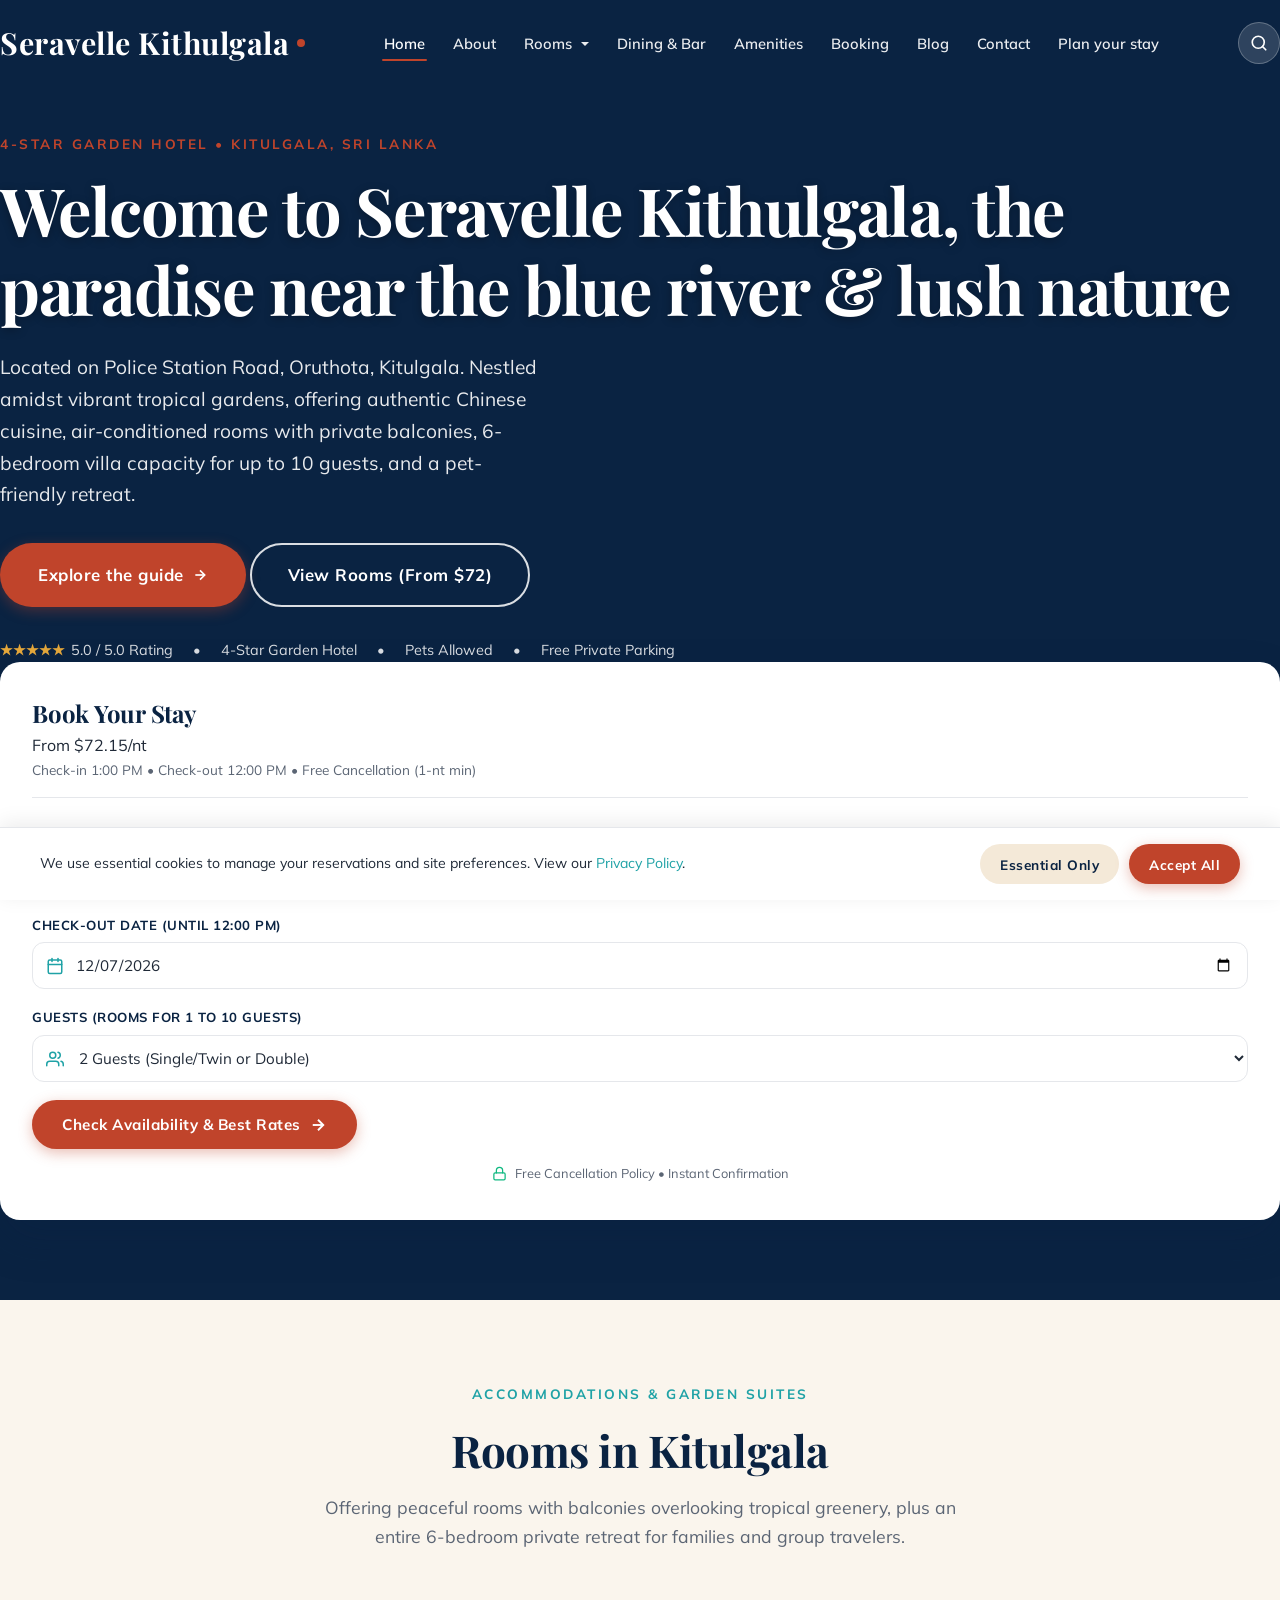
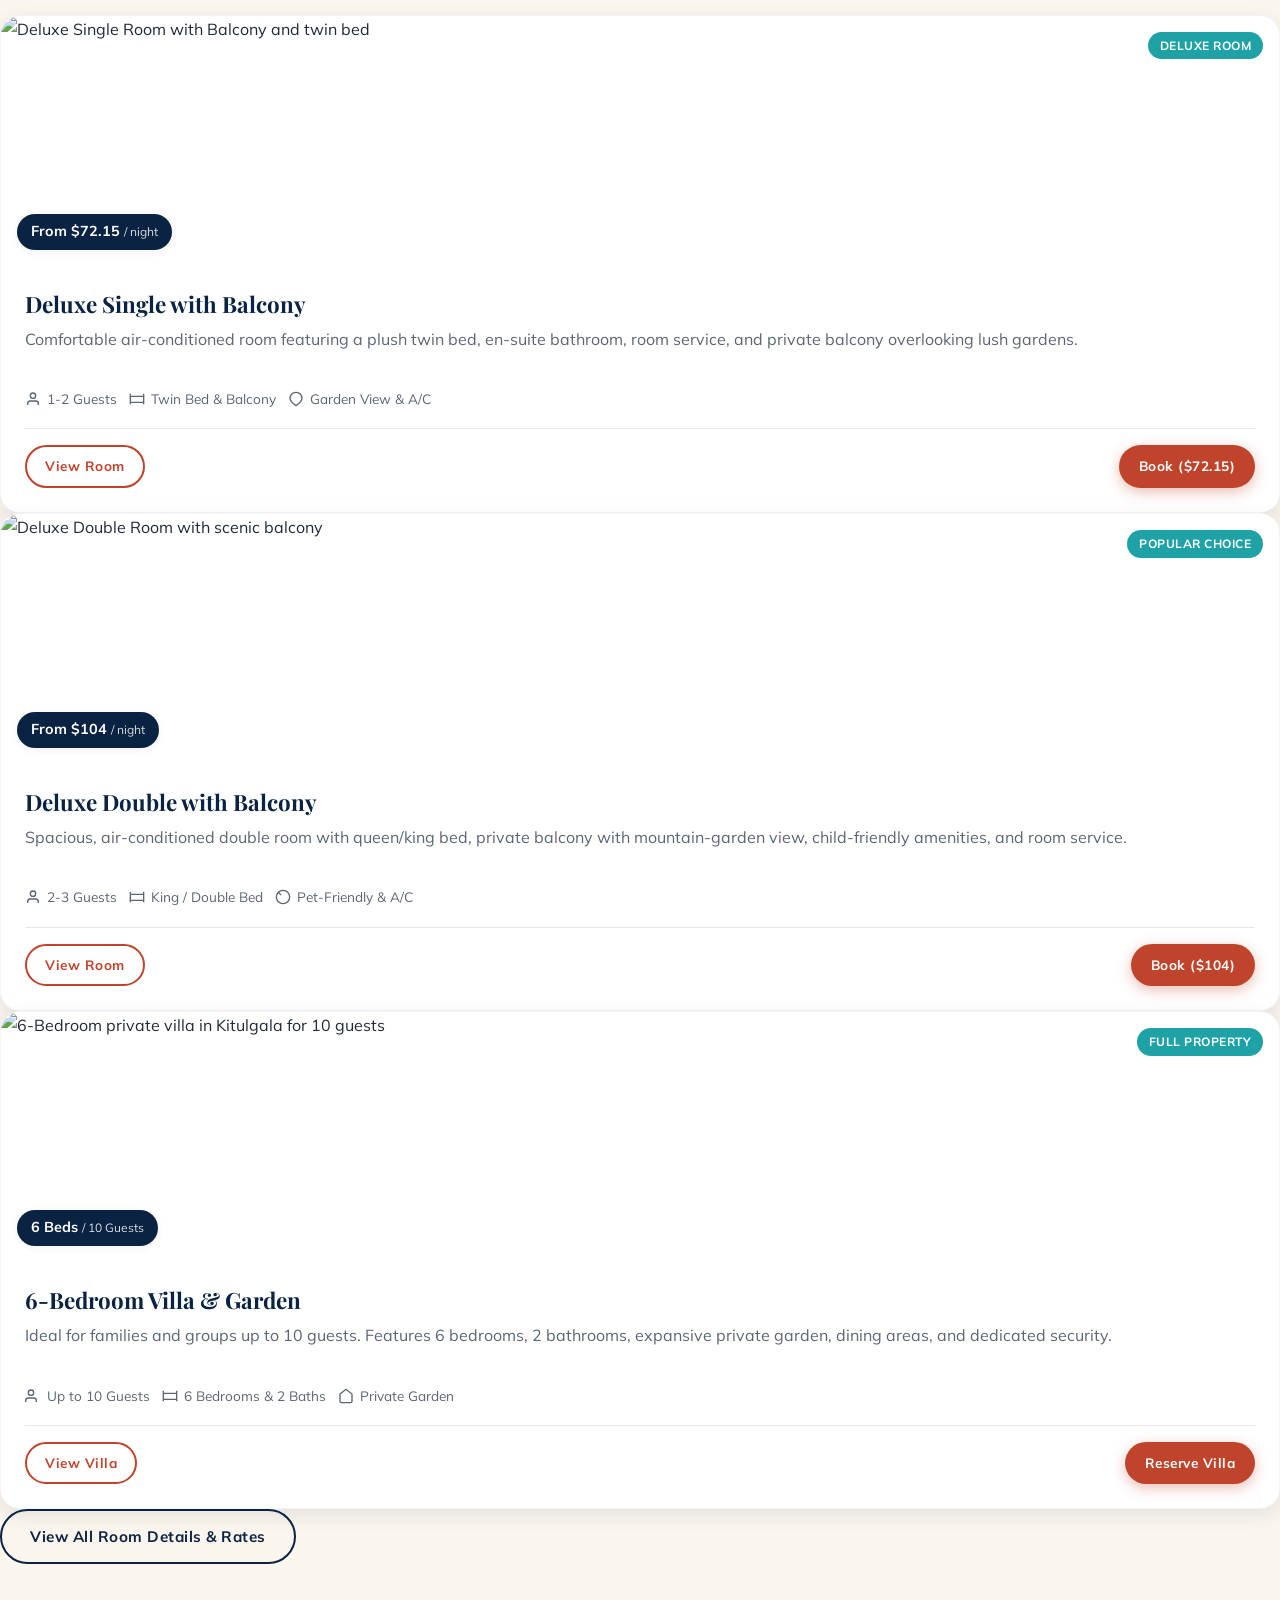
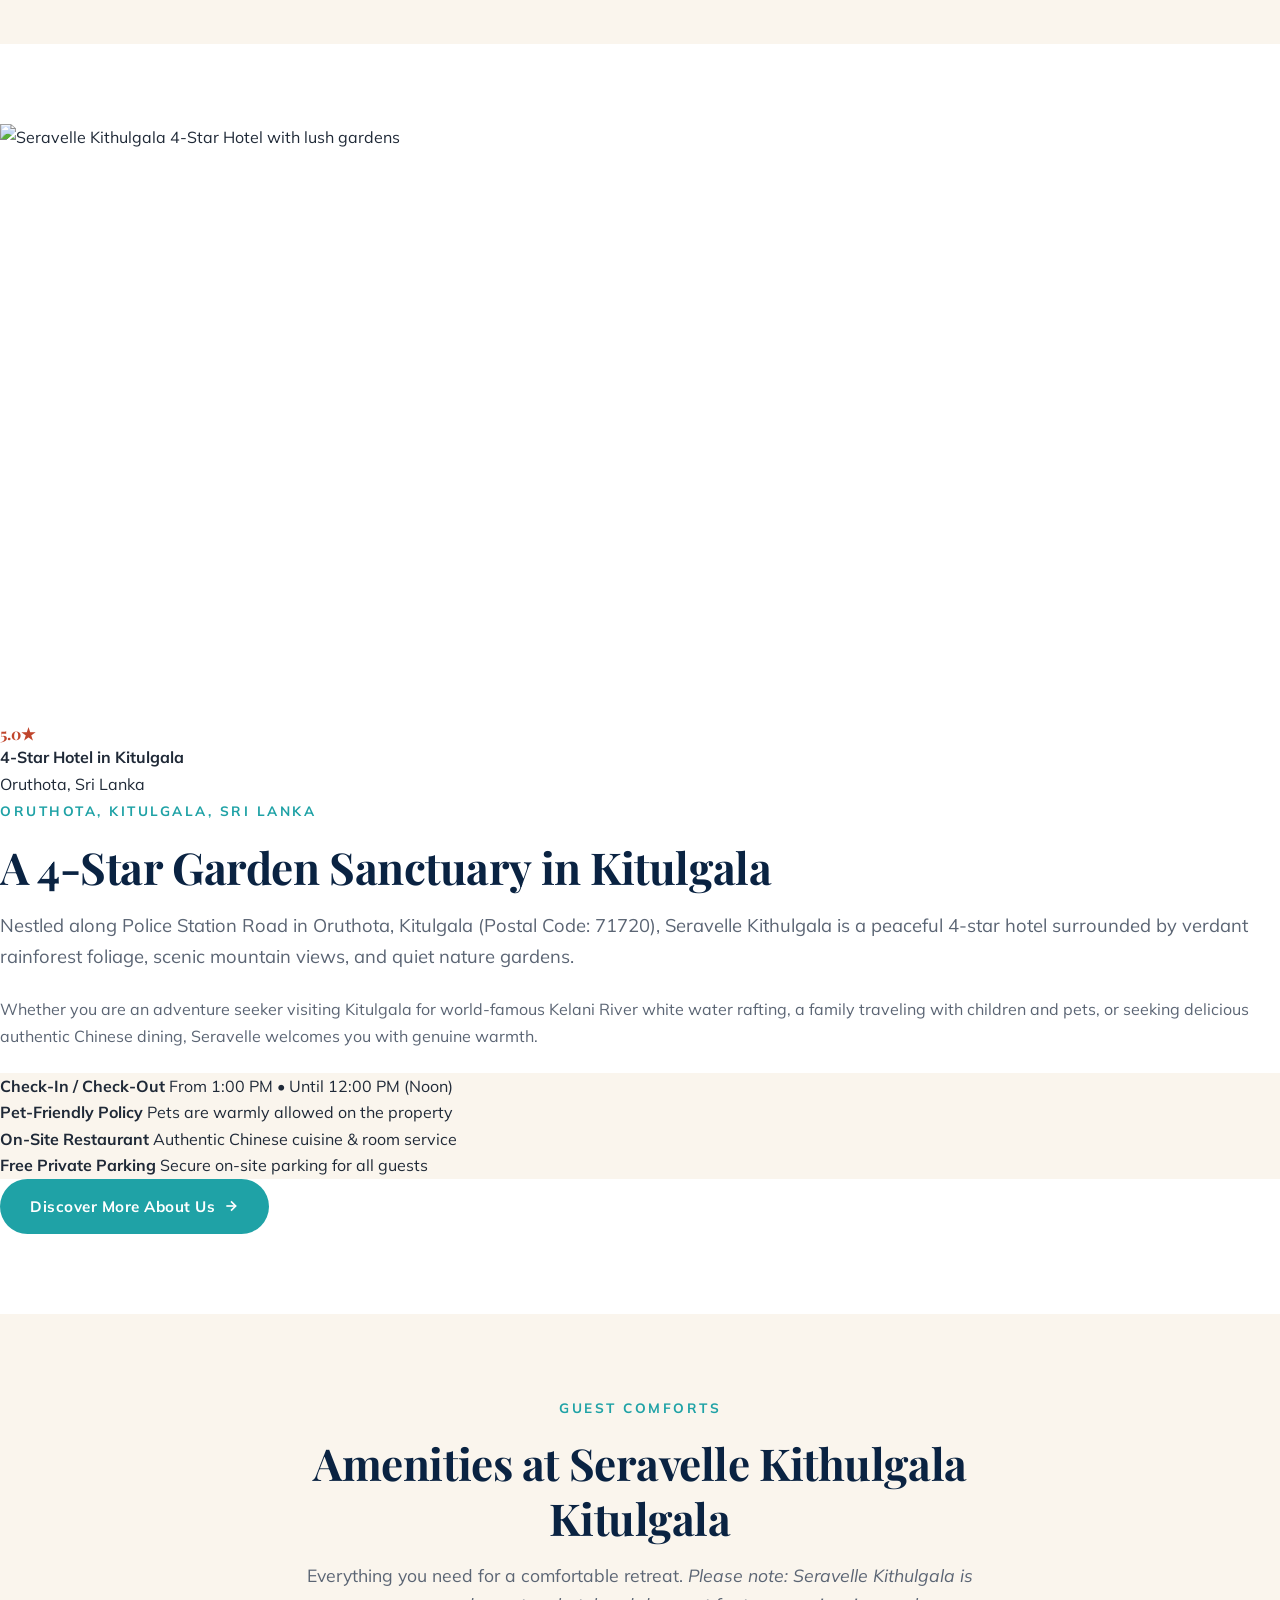
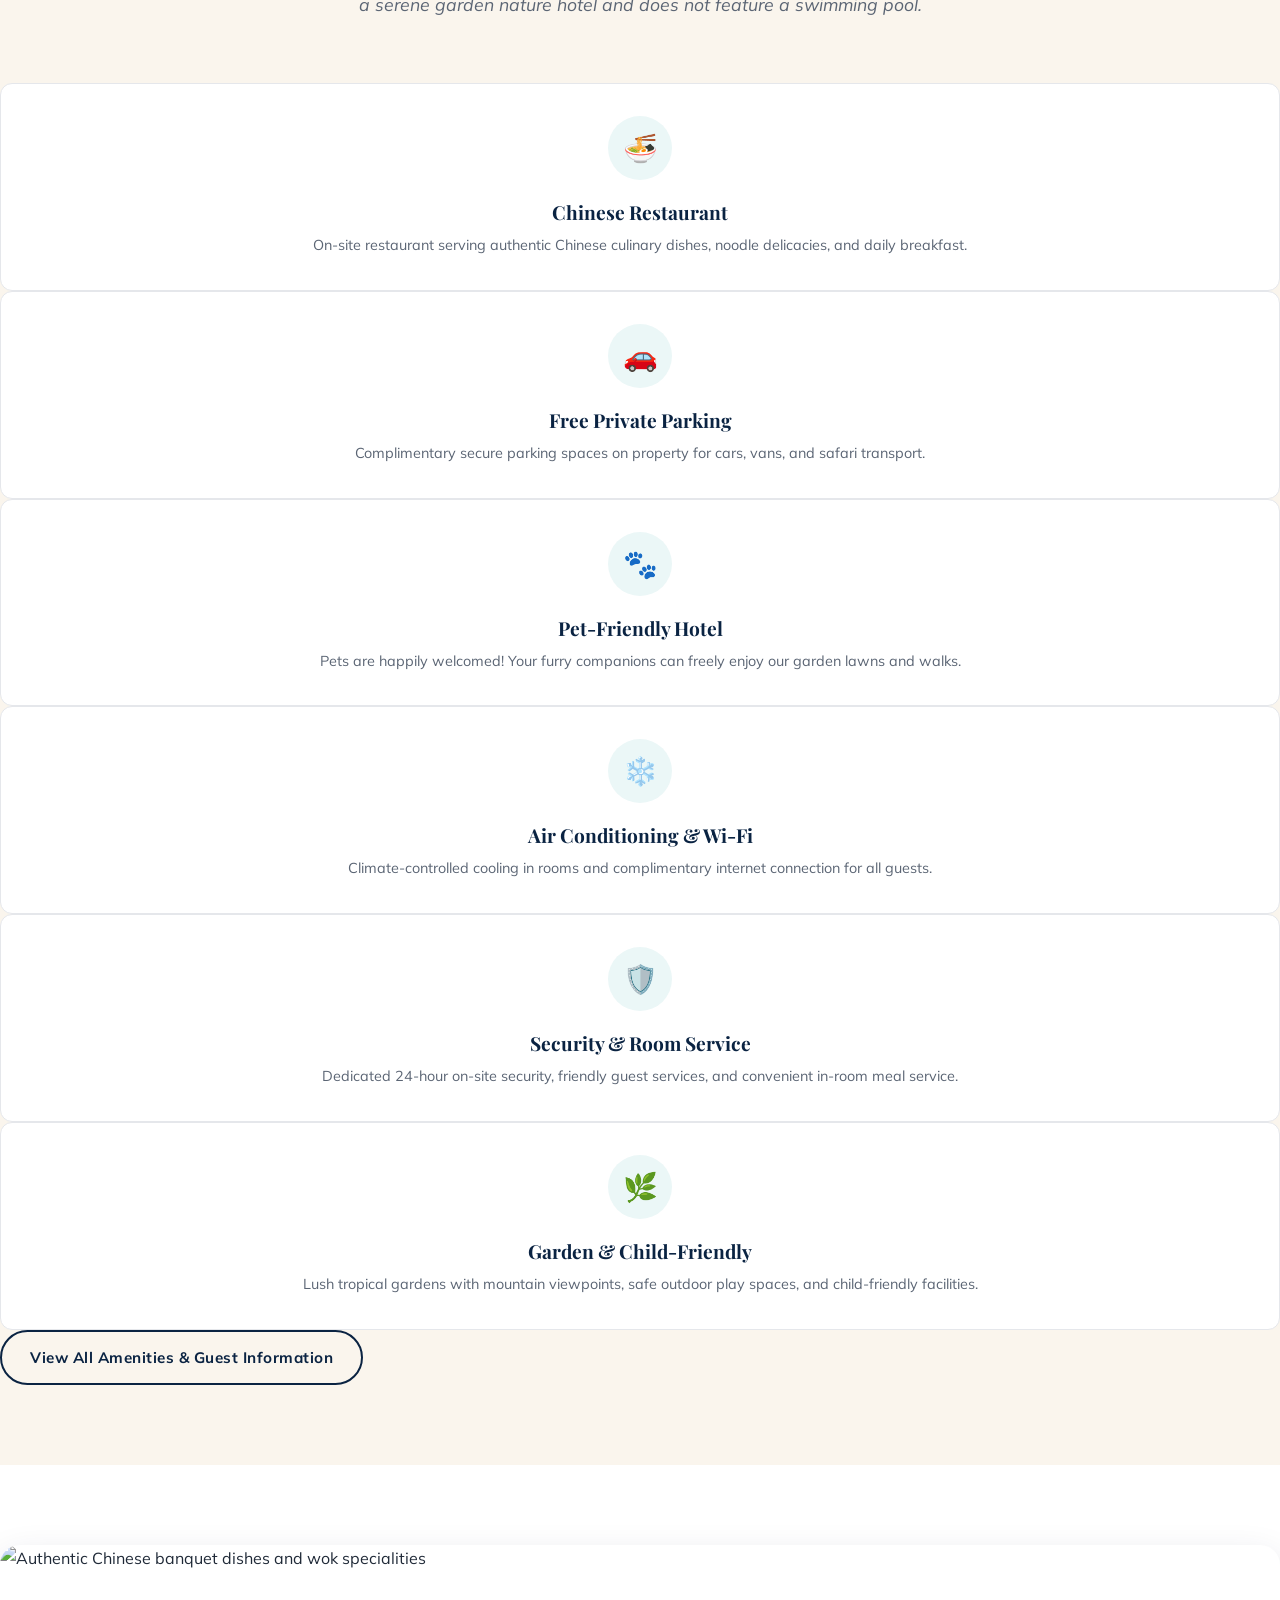
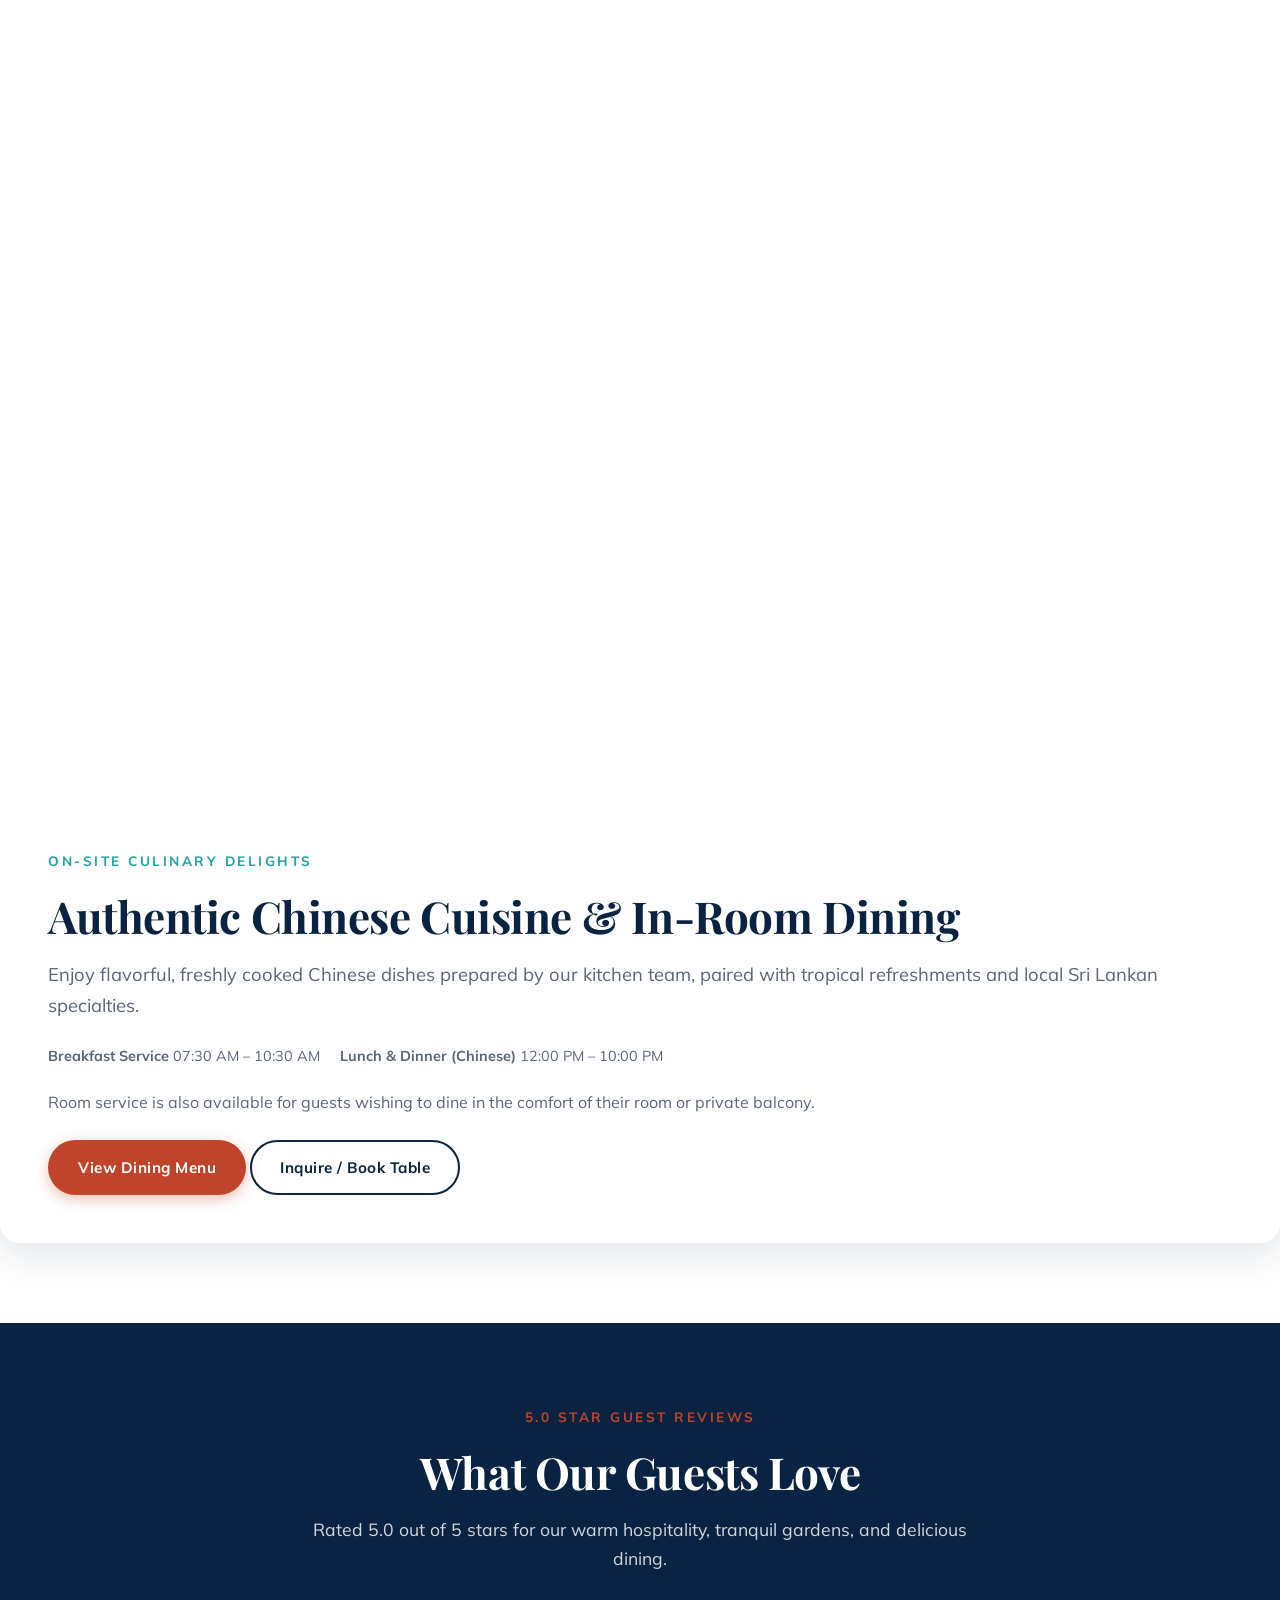
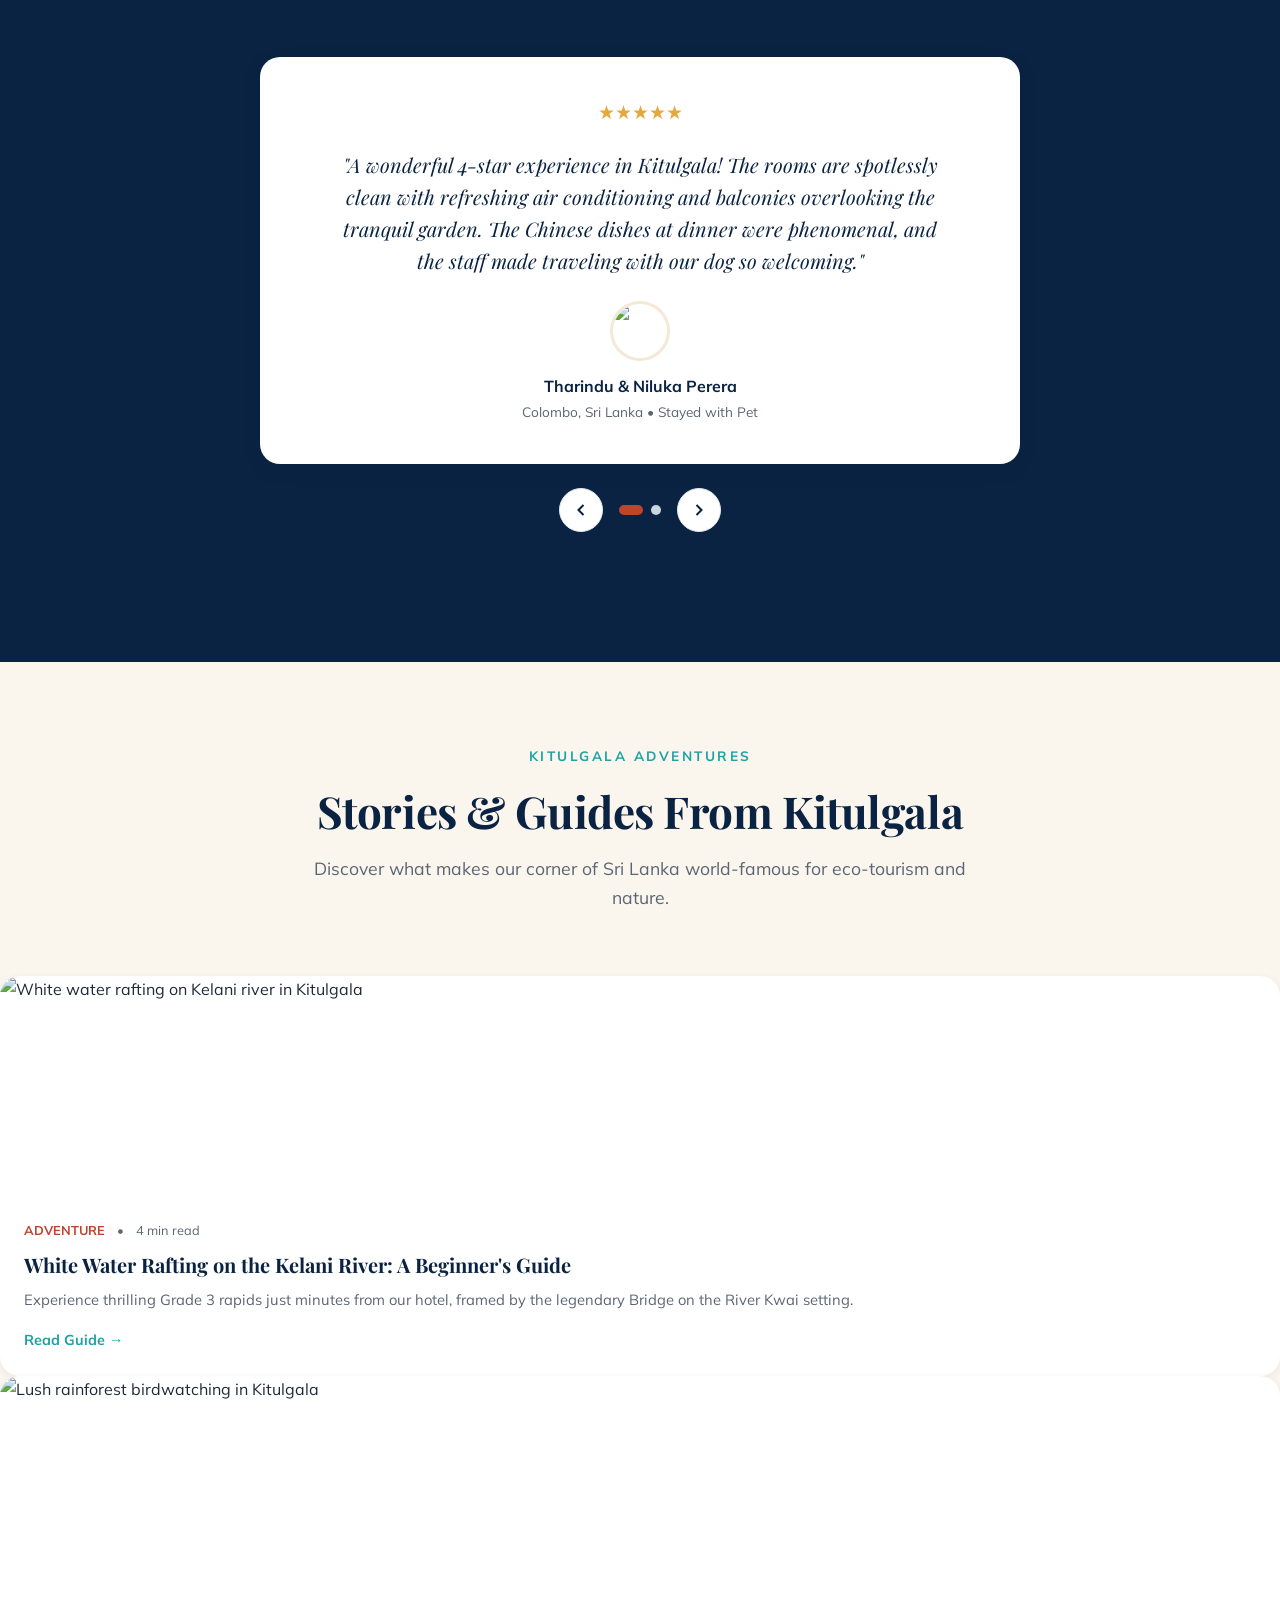
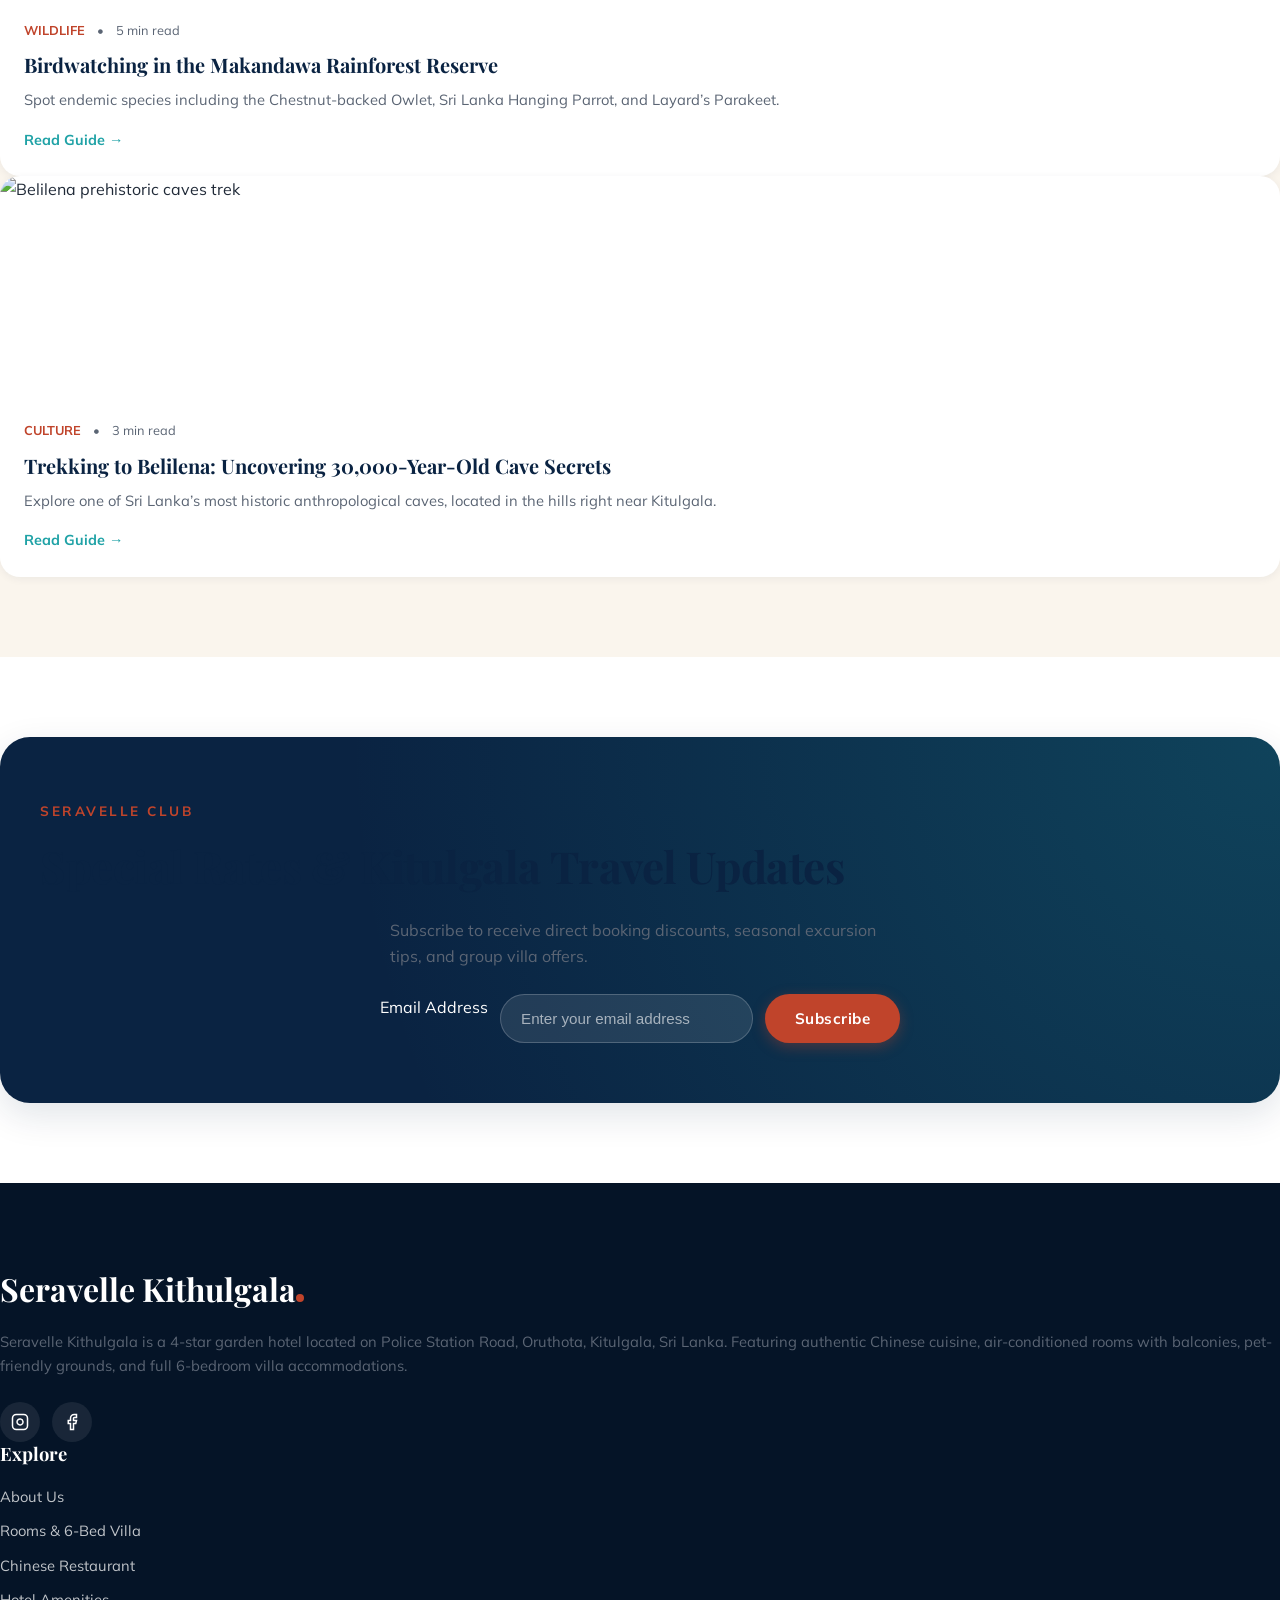
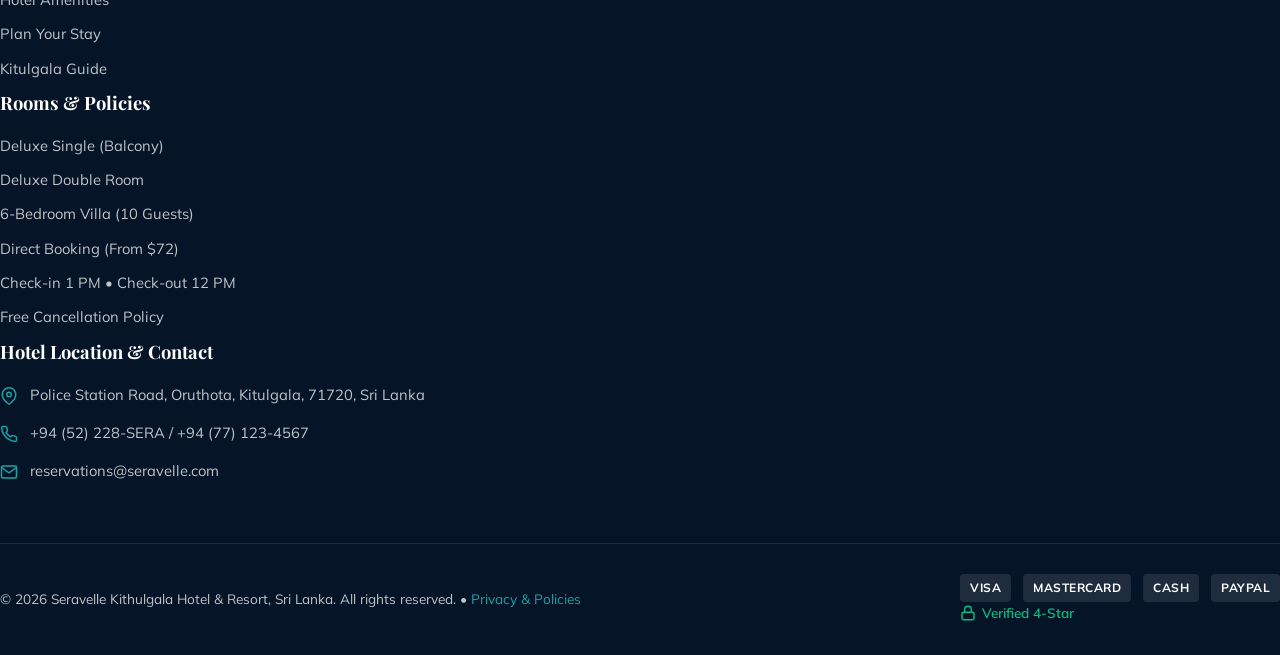
==== index.html @ 7da0565c "Initial commit: Seravelle Kithulgala 4-star hotel website" ====
<!DOCTYPE html>
<html lang="en">
<head>
  <meta charset="UTF-8">
  <meta name="viewport" content="width=device-width, initial-scale=1.0">
  <title>Seravelle Kithulgala – 4-Star Garden Hotel in Kitulgala, Sri Lanka | Official Site</title>
  <meta name="description" content="Seravelle Kithulgala is an idyllic 4-star garden hotel on Police Station Road, Oruthota, Kitulgala, Sri Lanka. Rated 5.0 stars with Chinese restaurant, pet-friendly rooms, free private parking, and lush gardens from $72/night.">
  
  <!-- Open Graph / Social Sharing -->
  <meta property="og:title" content="Seravelle Kithulgala – 4-Star Garden Hotel in Kitulgala, Sri Lanka">
  <meta property="og:description" content="Discover Seravelle Kithulgala: 4-star boutique hotel, Chinese cuisine restaurant, pet-friendly rooms, and 6-bedroom villa for up to 10 guests.">
  <meta property="og:image" content="https://images.unsplash.com/photo-1540555700478-4be289fbecef?auto=format&fit=crop&w=1200&q=80">
  <meta property="og:type" content="website">

  <!-- Preload Critical Google Fonts -->
  <link rel="preconnect" href="https://fonts.googleapis.com">
  <link rel="preconnect" href="https://fonts.gstatic.com" crossorigin>
  <link href="https://fonts.googleapis.com/css2?family=Mulish:wght@400;600;700&family=Playfair+Display:ital,wght@0,500;0,700;1,400&display=swap" rel="stylesheet">

  <!-- Bootstrap 5 Grid & Base CSS -->
  <link href="https://cdn.jsdelivr.net/npm/bootstrap@5.3.3/dist/css/bootstrap-grid.min.css" rel="stylesheet">
  
  <!-- Custom Design System Styles -->
  <link rel="stylesheet" href="css/style.css">
</head>
<body>

  <!-- ACCESSIBLE SKIP LINK -->
  <a href="#main-content" class="skip-link">Skip to main content</a>

  <!-- STICKY TRANSPARENT HEADER -->
  <header class="site-header" id="site-header">
    <div class="container">
      <nav class="site-navbar" aria-label="Main Navigation">
        <!-- Brand Logo -->
        <a href="index.html" class="navbar-brand">
          Seravelle Kithulgala<span class="brand-dot" aria-hidden="true"></span>
        </a>

        <!-- Desktop Navigation & Mobile Drawer -->
        <div class="nav-menu-wrapper" id="nav-menu-wrapper">
          <ul class="nav-menu">
            <li class="nav-item active">
              <a href="index.html" class="nav-link active" aria-current="page">Home</a>
            </li>
            <li class="nav-item">
              <a href="about.html" class="nav-link">About</a>
            </li>
            <!-- Rooms Dropdown -->
            <li class="nav-item dropdown">
              <a href="room.html" class="nav-link dropdown-toggle" id="roomsDropdown" role="button" aria-haspopup="true" aria-expanded="false">
                Rooms
              </a>
              <ul class="dropdown-menu" aria-labelledby="roomsDropdown">
                <li><a class="dropdown-item" href="room.html">All Rooms & 6-Bed Villa</a></li>
                <li><a class="dropdown-item" href="room-superior-twin.html">Deluxe Single Room with Balcony</a></li>
                <li><a class="dropdown-item" href="room-premier-suite.html">Deluxe Double Room</a></li>
                <li><a class="dropdown-item" href="room-family.html">6-Bedroom Villa (10 Guests)</a></li>
              </ul>
            </li>
            <li class="nav-item">
              <a href="dining.html" class="nav-link">Dining & Bar</a>
            </li>
            <li class="nav-item">
              <a href="amenities.html" class="nav-link">Amenities</a>
            </li>
            <li class="nav-item">
              <a href="booking.html" class="nav-link">Booking</a>
            </li>
            <li class="nav-item">
              <a href="blog.html" class="nav-link">Blog</a>
            </li>
            <li class="nav-item">
              <a href="contact.html" class="nav-link">Contact</a>
            </li>
            <li class="nav-item">
              <a href="plan-your-stay.html" class="nav-link">Plan your stay</a>
            </li>
          </ul>
        </div>

        <!-- Header Actions: Search Button & Mobile Toggle -->
        <div class="header-actions">
          <button type="button" class="header-search-btn" aria-label="Search rooms, dining and resort experiences">
            <svg width="18" height="18" viewBox="0 0 24 24" fill="none" stroke="currentColor" stroke-width="2.2" stroke-linecap="round" stroke-linejoin="round" aria-hidden="true">
              <circle cx="11" cy="11" r="8"></circle>
              <line x1="21" y1="21" x2="16.65" y2="16.65"></line>
            </svg>
          </button>

          <button type="button" class="mobile-nav-toggle" aria-label="Open mobile menu" aria-controls="nav-menu-wrapper" aria-expanded="false">
            <span class="hamburger-line"></span>
            <span class="hamburger-line"></span>
            <span class="hamburger-line"></span>
          </button>
        </div>
      </nav>
    </div>
  </header>

  <main id="main-content">
    <!-- HERO SECTION -->
    <section class="hero-section" aria-label="Welcome Hero">
      <div class="container">
        <div class="row align-items-center">
          
          <!-- Hero Headline & Description -->
          <div class="col-lg-7">
            <div class="hero-content">
              <span class="kicker kicker-coral">4-Star Garden Hotel • Kitulgala, Sri Lanka</span>
              <h1 class="hero-headline">Welcome to Seravelle Kithulgala, the paradise near the blue river & lush nature</h1>
              <p class="hero-subtext">
                Located on Police Station Road, Oruthota, Kitulgala. Nestled amidst vibrant tropical gardens, offering authentic Chinese cuisine, air-conditioned rooms with private balconies, 6-bedroom villa capacity for up to 10 guests, and a pet-friendly retreat.
              </p>
              
              <div class="d-flex flex-wrap gap-3 align-items-center">
                <a href="plan-your-stay.html" class="btn btn-coral btn-lg">
                  Explore the guide
                  <svg width="16" height="16" fill="none" stroke="currentColor" stroke-width="2.5" viewBox="0 0 24 24" aria-hidden="true">
                    <line x1="5" y1="12" x2="19" y2="12"></line>
                    <polyline points="12 5 19 12 12 19"></polyline>
                  </svg>
                </a>
                <a href="room.html" class="btn btn-outline-white btn-lg">View Rooms (From $72)</a>
              </div>

              <!-- Trust Rating & Badges -->
              <div class="hero-badges">
                <span>
                  <strong class="rating-stars">★★★★★</strong>
                  5.0 / 5.0 Rating
                </span>
                <span>•</span>
                <span>4-Star Garden Hotel</span>
                <span>•</span>
                <span>Pets Allowed</span>
                <span>•</span>
                <span>Free Private Parking</span>
              </div>
            </div>
          </div>

          <!-- Floating Booking Card (3 essential fields) -->
          <div class="col-lg-5">
            <div class="hero-booking-card" id="booking-widget">
              <div class="booking-card-header">
                <div class="d-flex justify-content-between align-items-center mb-1">
                  <h2 class="booking-card-title">Book Your Stay</h2>
                  <span class="badge bg-success text-white small px-2 py-1 rounded-pill">From $72.15/nt</span>
                </div>
                <p class="booking-card-subtitle">Check-in 1:00 PM • Check-out 12:00 PM • Free Cancellation (1-nt min)</p>
              </div>

              <form id="hero-booking-form" novalidate>
                <!-- 1. Check-in Date Picker -->
                <div class="form-group-custom">
                  <label for="hero-checkin" class="form-label-custom">Check-In Date (From 1:00 PM)</label>
                  <div class="input-with-icon">
                    <svg class="input-icon" width="18" height="18" viewBox="0 0 24 24" fill="none" stroke="currentColor" stroke-width="2" stroke-linecap="round" stroke-linejoin="round" aria-hidden="true">
                      <rect x="3" y="4" width="18" height="18" rx="2" ry="2"></rect>
                      <line x1="16" y1="2" x2="16" y2="6"></line>
                      <line x1="8" y1="2" x2="8" y2="6"></line>
                      <line x1="3" y1="10" x2="21" y2="10"></line>
                    </svg>
                    <input type="date" id="hero-checkin" name="checkin" class="form-control-custom" required aria-required="true">
                  </div>
                </div>

                <!-- 2. Check-out Date Picker -->
                <div class="form-group-custom">
                  <label for="hero-checkout" class="form-label-custom">Check-Out Date (Until 12:00 PM)</label>
                  <div class="input-with-icon">
                    <svg class="input-icon" width="18" height="18" viewBox="0 0 24 24" fill="none" stroke="currentColor" stroke-width="2" stroke-linecap="round" stroke-linejoin="round" aria-hidden="true">
                      <rect x="3" y="4" width="18" height="18" rx="2" ry="2"></rect>
                      <line x1="16" y1="2" x2="16" y2="6"></line>
                      <line x1="8" y1="2" x2="8" y2="6"></line>
                      <line x1="3" y1="10" x2="21" y2="10"></line>
                    </svg>
                    <input type="date" id="hero-checkout" name="checkout" class="form-control-custom" required aria-required="true">
                  </div>
                </div>

                <!-- 3. Guests Selector -->
                <div class="form-group-custom">
                  <label for="hero-guests" class="form-label-custom">Guests (Rooms for 1 to 10 Guests)</label>
                  <div class="input-with-icon">
                    <svg class="input-icon" width="18" height="18" viewBox="0 0 24 24" fill="none" stroke="currentColor" stroke-width="2" stroke-linecap="round" stroke-linejoin="round" aria-hidden="true">
                      <path d="M17 21v-2a4 4 0 0 0-4-4H5a4 4 0 0 0-4 4v2"></path>
                      <circle cx="9" cy="7" r="4"></circle>
                      <path d="M23 21v-2a4 4 0 0 0-3-3.87"></path>
                      <path d="M16 3.13a4 4 0 0 1 0 7.75"></path>
                    </svg>
                    <select id="hero-guests" name="guests" class="form-control-custom" aria-label="Select number of guests">
                      <option value="1">1 Guest (Deluxe Single)</option>
                      <option value="2" selected>2 Guests (Single/Twin or Double)</option>
                      <option value="3">3 Guests (Double + Extra Bed)</option>
                      <option value="7">7 Guests (Group Accommodation)</option>
                      <option value="10">10 Guests (Full 6-Bedroom Villa)</option>
                    </select>
                  </div>
                </div>

                <!-- Submit Button -->
                <button type="submit" class="btn btn-coral w-100 py-3 mt-2">
                  Check Availability & Best Rates
                  <svg width="18" height="18" fill="none" stroke="currentColor" stroke-width="2.5" viewBox="0 0 24 24" aria-hidden="true">
                    <line x1="5" y1="12" x2="19" y2="12"></line>
                    <polyline points="12 5 19 12 12 19"></polyline>
                  </svg>
                </button>

                <!-- Secure Lock Trust Indicator -->
                <div class="booking-trust-note">
                  <svg width="15" height="15" viewBox="0 0 24 24" fill="none" stroke="currentColor" stroke-width="2" stroke-linecap="round" stroke-linejoin="round" aria-hidden="true">
                    <rect x="3" y="11" width="18" height="11" rx="2" ry="2"></rect>
                    <path d="M7 11V7a5 5 0 0 1 10 0v4"></path>
                  </svg>
                  <span>Free Cancellation Policy • Instant Confirmation</span>
                </div>
              </form>
            </div>
          </div>

        </div>
      </div>
    </section>

    <!-- SECTION 1: FEATURED ROOMS (3 CARDS UPDATED) -->
    <section class="section section-sand" id="featured-rooms" aria-label="Featured Accommodations">
      <div class="container">
        <div class="section-header text-center">
          <span class="kicker">Accommodations & Garden Suites</span>
          <h2 class="section-title">Rooms in Kitulgala</h2>
          <p class="section-lead">Offering peaceful rooms with balconies overlooking tropical greenery, plus an entire 6-bedroom private retreat for families and group travelers.</p>
        </div>

        <div class="row g-4">
          <!-- Room 1: Deluxe Single Room with Balcony -->
          <div class="col-lg-4 col-md-6">
            <article class="room-card">
              <div class="room-card-img-wrapper">
                <img src="https://images.unsplash.com/photo-1590490360182-c33d57733427?auto=format&fit=crop&w=800&q=80" 
                     alt="Deluxe Single Room with Balcony and twin bed" 
                     class="room-card-img" 
                     width="800" height="533" loading="lazy">
                <div class="room-tag">Deluxe Room</div>
                <div class="room-price-badge">From $72.15 <span>/ night</span></div>
              </div>
              <div class="room-card-body">
                <h3 class="room-card-title">Deluxe Single with Balcony</h3>
                <p>Comfortable air-conditioned room featuring a plush twin bed, en-suite bathroom, room service, and private balcony overlooking lush gardens.</p>
                <ul class="room-features-list">
                  <li>
                    <svg width="16" height="16" viewBox="0 0 24 24" fill="none" stroke="currentColor" stroke-width="2"><path d="M20 21v-2a4 4 0 0 0-4-4H8a4 4 0 0 0-4 4v2"></path><circle cx="12" cy="7" r="4"></circle></svg>
                    1-2 Guests
                  </li>
                  <li>
                    <svg width="16" height="16" viewBox="0 0 24 24" fill="none" stroke="currentColor" stroke-width="2"><path d="M2 4v16M2 8h20M22 4v16M2 17h20"></path></svg>
                    Twin Bed & Balcony
                  </li>
                  <li>
                    <svg width="16" height="16" viewBox="0 0 24 24" fill="none" stroke="currentColor" stroke-width="2"><path d="M12 2a9 9 0 0 0-9 9c0 5 9 11 9 11s9-6 9-11a9 9 0 0 0-9-9z"></path></svg>
                    Garden View & A/C
                  </li>
                </ul>
                <div class="room-card-footer">
                  <a href="room-superior-twin.html" class="btn btn-outline-coral btn-sm">View Room</a>
                  <a href="booking.html?room=deluxe-single" class="btn btn-coral btn-sm">Book ($72.15)</a>
                </div>
              </div>
            </article>
          </div>

          <!-- Room 2: Deluxe Double Room -->
          <div class="col-lg-4 col-md-6">
            <article class="room-card">
              <div class="room-card-img-wrapper">
                <img src="https://images.unsplash.com/photo-1582719478250-c89cae4dc85b?auto=format&fit=crop&w=800&q=80" 
                     alt="Deluxe Double Room with scenic balcony" 
                     class="room-card-img" 
                     width="800" height="533" loading="lazy">
                <div class="room-tag">Popular Choice</div>
                <div class="room-price-badge">From $104 <span>/ night</span></div>
              </div>
              <div class="room-card-body">
                <h3 class="room-card-title">Deluxe Double with Balcony</h3>
                <p>Spacious, air-conditioned double room with queen/king bed, private balcony with mountain-garden view, child-friendly amenities, and room service.</p>
                <ul class="room-features-list">
                  <li>
                    <svg width="16" height="16" viewBox="0 0 24 24" fill="none" stroke="currentColor" stroke-width="2"><path d="M20 21v-2a4 4 0 0 0-4-4H8a4 4 0 0 0-4 4v2"></path><circle cx="12" cy="7" r="4"></circle></svg>
                    2-3 Guests
                  </li>
                  <li>
                    <svg width="16" height="16" viewBox="0 0 24 24" fill="none" stroke="currentColor" stroke-width="2"><path d="M2 4v16M2 8h20M22 4v16M2 17h20"></path></svg>
                    King / Double Bed
                  </li>
                  <li>
                    <svg width="16" height="16" viewBox="0 0 24 24" fill="none" stroke="currentColor" stroke-width="2"><circle cx="12" cy="12" r="10"></circle><path d="m4.93 4.93 4.24 4.24"></path></svg>
                    Pet-Friendly & A/C
                  </li>
                </ul>
                <div class="room-card-footer">
                  <a href="room-premier-suite.html" class="btn btn-outline-coral btn-sm">View Room</a>
                  <a href="booking.html?room=deluxe-garden" class="btn btn-coral btn-sm">Book ($104)</a>
                </div>
              </div>
            </article>
          </div>

          <!-- Room 3: 6-Bedroom Entire Villa (10 Guests) -->
          <div class="col-lg-4 col-md-6">
            <article class="room-card">
              <div class="room-card-img-wrapper">
                <img src="https://images.unsplash.com/photo-1566665797739-1674de7a421a?auto=format&fit=crop&w=800&q=80" 
                     alt="6-Bedroom private villa in Kitulgala for 10 guests" 
                     class="room-card-img" 
                     width="800" height="533" loading="lazy">
                <div class="room-tag">Full Property</div>
                <div class="room-price-badge">6 Beds <span>/ 10 Guests</span></div>
              </div>
              <div class="room-card-body">
                <h3 class="room-card-title">6-Bedroom Villa & Garden</h3>
                <p>Ideal for families and groups up to 10 guests. Features 6 bedrooms, 2 bathrooms, expansive private garden, dining areas, and dedicated security.</p>
                <ul class="room-features-list">
                  <li>
                    <svg width="16" height="16" viewBox="0 0 24 24" fill="none" stroke="currentColor" stroke-width="2"><path d="M17 21v-2a4 4 0 0 0-4-4H5a4 4 0 0 0-4 4v2"></path><circle cx="9" cy="7" r="4"></circle></svg>
                    Up to 10 Guests
                  </li>
                  <li>
                    <svg width="16" height="16" viewBox="0 0 24 24" fill="none" stroke="currentColor" stroke-width="2"><path d="M2 4v16M2 8h20M22 4v16M2 17h20"></path></svg>
                    6 Bedrooms & 2 Baths
                  </li>
                  <li>
                    <svg width="16" height="16" viewBox="0 0 24 24" fill="none" stroke="currentColor" stroke-width="2"><path d="M3 9l9-7 9 7v11a2 2 0 0 1-2 2H5a2 2 0 0 1-2-2z"></path></svg>
                    Private Garden
                  </li>
                </ul>
                <div class="room-card-footer">
                  <a href="room-family.html" class="btn btn-outline-coral btn-sm">View Villa</a>
                  <a href="booking.html?room=entire-villa" class="btn btn-coral btn-sm">Reserve Villa</a>
                </div>
              </div>
            </article>
          </div>
        </div>

        <div class="text-center mt-5">
          <a href="room.html" class="btn btn-outline-navy">View All Room Details & Rates</a>
        </div>
      </div>
    </section>

    <!-- SECTION 2: ABOUT INTRO (Kitulgala Details) -->
    <section class="section section-white" id="about-intro" aria-label="About Seravelle Kithulgala">
      <div class="container">
        <div class="row align-items-center g-5">
          <div class="col-lg-6">
            <div class="position-relative">
              <img src="https://images.unsplash.com/photo-1540555700478-4be289fbecef?auto=format&fit=crop&w=900&q=80" 
                   alt="Seravelle Kithulgala 4-Star Hotel with lush gardens" 
                   class="rounded-4 shadow-lg w-100" 
                   width="900" height="600" loading="lazy">
              <!-- Rating Badge -->
              <div class="position-absolute bottom-0 start-0 m-4 p-3 bg-white rounded-3 shadow-md border d-none d-sm-flex align-items-center gap-3">
                <div class="fs-1 fw-bold font-serif" style="color: var(--color-coral);">5.0★</div>
                <div class="small lh-sm text-dark">
                  <strong>4-Star Hotel in Kitulgala</strong><br>Oruthota, Sri Lanka
                </div>
              </div>
            </div>
          </div>
          <div class="col-lg-6">
            <span class="kicker">Oruthota, Kitulgala, Sri Lanka</span>
            <h2 class="section-title">A 4-Star Garden Sanctuary in Kitulgala</h2>
            <p class="lead">
              Nestled along Police Station Road in Oruthota, Kitulgala (Postal Code: 71720), Seravelle Kithulgala is a peaceful 4-star hotel surrounded by verdant rainforest foliage, scenic mountain views, and quiet nature gardens.
            </p>
            <p>
              Whether you are an adventure seeker visiting Kitulgala for world-famous Kelani River white water rafting, a family traveling with children and pets, or seeking delicious authentic Chinese dining, Seravelle welcomes you with genuine warmth.
            </p>
            
            <div class="row g-3 my-3">
              <div class="col-sm-6">
                <div class="p-3 border rounded-3 bg-sand-light" style="background-color: var(--color-sand-light);">
                  <strong class="d-block text-navy">Check-In / Check-Out</strong>
                  <span class="small text-muted">From 1:00 PM • Until 12:00 PM (Noon)</span>
                </div>
              </div>
              <div class="col-sm-6">
                <div class="p-3 border rounded-3 bg-sand-light" style="background-color: var(--color-sand-light);">
                  <strong class="d-block text-navy">Pet-Friendly Policy</strong>
                  <span class="small text-muted">Pets are warmly allowed on the property</span>
                </div>
              </div>
              <div class="col-sm-6">
                <div class="p-3 border rounded-3 bg-sand-light" style="background-color: var(--color-sand-light);">
                  <strong class="d-block text-navy">On-Site Restaurant</strong>
                  <span class="small text-muted">Authentic Chinese cuisine & room service</span>
                </div>
              </div>
              <div class="col-sm-6">
                <div class="p-3 border rounded-3 bg-sand-light" style="background-color: var(--color-sand-light);">
                  <strong class="d-block text-navy">Free Private Parking</strong>
                  <span class="small text-muted">Secure on-site parking for all guests</span>
                </div>
              </div>
            </div>

            <a href="about.html" class="btn btn-teal">
              Discover More About Us
              <svg width="16" height="16" fill="none" stroke="currentColor" stroke-width="2.5" viewBox="0 0 24 24" aria-hidden="true"><line x1="5" y1="12" x2="19" y2="12"></line><polyline points="12 5 19 12 12 19"></polyline></svg>
            </a>
          </div>
        </div>
      </div>
    </section>

    <!-- SECTION 3: AMENITIES ICONS GRID (Updated with real amenities) -->
    <section class="section section-sand" id="amenities-preview" aria-label="Hotel Amenities">
      <div class="container">
        <div class="section-header text-center">
          <span class="kicker">Guest Comforts</span>
          <h2 class="section-title">Amenities at Seravelle Kithulgala Kitulgala</h2>
          <p class="section-lead">Everything you need for a comfortable retreat. <em>Please note: Seravelle Kithulgala is a serene garden nature hotel and does not feature a swimming pool.</em></p>
        </div>

        <div class="row g-4">
          <!-- 1. Chinese Restaurant -->
          <div class="col-lg-4 col-md-6">
            <div class="amenity-card">
              <div class="amenity-icon-wrap" aria-hidden="true">🍜</div>
              <h3 class="amenity-title">Chinese Restaurant</h3>
              <p class="amenity-desc">On-site restaurant serving authentic Chinese culinary dishes, noodle delicacies, and daily breakfast.</p>
            </div>
          </div>

          <!-- 2. Free Private Parking -->
          <div class="col-lg-4 col-md-6">
            <div class="amenity-card">
              <div class="amenity-icon-wrap" aria-hidden="true">🚗</div>
              <h3 class="amenity-title">Free Private Parking</h3>
              <p class="amenity-desc">Complimentary secure parking spaces on property for cars, vans, and safari transport.</p>
            </div>
          </div>

          <!-- 3. Pet-Friendly -->
          <div class="col-lg-4 col-md-6">
            <div class="amenity-card">
              <div class="amenity-icon-wrap" aria-hidden="true">🐾</div>
              <h3 class="amenity-title">Pet-Friendly Hotel</h3>
              <p class="amenity-desc">Pets are happily welcomed! Your furry companions can freely enjoy our garden lawns and walks.</p>
            </div>
          </div>

          <!-- 4. Air Conditioning -->
          <div class="col-lg-4 col-md-6">
            <div class="amenity-card">
              <div class="amenity-icon-wrap" aria-hidden="true">❄️</div>
              <h3 class="amenity-title">Air Conditioning & Wi-Fi</h3>
              <p class="amenity-desc">Climate-controlled cooling in rooms and complimentary internet connection for all guests.</p>
            </div>
          </div>

          <!-- 5. 24/7 Security & Room Service -->
          <div class="col-lg-4 col-md-6">
            <div class="amenity-card">
              <div class="amenity-icon-wrap" aria-hidden="true">🛡️</div>
              <h3 class="amenity-title">Security & Room Service</h3>
              <p class="amenity-desc">Dedicated 24-hour on-site security, friendly guest services, and convenient in-room meal service.</p>
            </div>
          </div>

          <!-- 6. Garden & Child-Friendly -->
          <div class="col-lg-4 col-md-6">
            <div class="amenity-card">
              <div class="amenity-icon-wrap" aria-hidden="true">🌿</div>
              <h3 class="amenity-title">Garden & Child-Friendly</h3>
              <p class="amenity-desc">Lush tropical gardens with mountain viewpoints, safe outdoor play spaces, and child-friendly facilities.</p>
            </div>
          </div>
        </div>

        <div class="text-center mt-5">
          <a href="amenities.html" class="btn btn-outline-navy">View All Amenities & Guest Information</a>
        </div>
      </div>
    </section>

    <!-- SECTION 4: DINING HIGHLIGHT (Chinese Cuisine) -->
    <section class="section section-white" id="dining-highlight" aria-label="Dining in Kitulgala">
      <div class="container">
        <div class="dining-feature-box">
          <div class="row g-0 align-items-center">
            <div class="col-lg-6">
              <img src="https://images.unsplash.com/photo-1551218808-94e220e084d2?auto=format&fit=crop&w=1000&q=80" 
                   alt="Authentic Chinese banquet dishes and wok specialities" 
                   class="dining-img" 
                   width="1000" height="667" loading="lazy">
            </div>
            <div class="col-lg-6">
              <div class="dining-content">
                <span class="kicker">On-Site Culinary Delights</span>
                <h2 class="section-title">Authentic Chinese Cuisine & In-Room Dining</h2>
                <p class="lead">Enjoy flavorful, freshly cooked Chinese dishes prepared by our kitchen team, paired with tropical refreshments and local Sri Lankan specialties.</p>
                <div class="dining-hours">
                  <div>
                    <strong class="d-block text-navy">Breakfast Service</strong>
                    <span>07:30 AM – 10:30 AM</span>
                  </div>
                  <div>
                    <strong class="d-block text-navy">Lunch & Dinner (Chinese)</strong>
                    <span>12:00 PM – 10:00 PM</span>
                  </div>
                </div>
                <p class="small text-muted">Room service is also available for guests wishing to dine in the comfort of their room or private balcony.</p>
                <div class="d-flex flex-wrap gap-3 mt-4">
                  <a href="dining.html" class="btn btn-coral">View Dining Menu</a>
                  <a href="contact.html" class="btn btn-outline-navy">Inquire / Book Table</a>
                </div>
              </div>
            </div>
          </div>
        </div>
      </div>
    </section>

    <!-- SECTION 5: TESTIMONIALS SLIDER (5.0 Rating) -->
    <section class="section section-navy" id="testimonials" aria-label="Guest Testimonials">
      <div class="container">
        <div class="section-header text-center text-light-on-dark">
          <span class="kicker kicker-coral">5.0 Star Guest Reviews</span>
          <h2 class="section-title">What Our Guests Love</h2>
          <p class="section-lead">Rated 5.0 out of 5 stars for our warm hospitality, tranquil gardens, and delicious dining.</p>
        </div>

        <div class="testimonial-slider-container" role="region" aria-roledescription="carousel" aria-label="Customer Reviews">
          <div class="testimonial-track">
            
            <!-- Slide 1 -->
            <div class="testimonial-slide" role="group" aria-roledescription="slide" aria-label="1 of 2">
              <div class="testimonial-card">
                <div class="testimonial-rating" aria-label="5 out of 5 stars">★★★★★</div>
                <blockquote class="testimonial-quote">
                  "A wonderful 4-star experience in Kitulgala! The rooms are spotlessly clean with refreshing air conditioning and balconies overlooking the tranquil garden. The Chinese dishes at dinner were phenomenal, and the staff made traveling with our dog so welcoming."
                </blockquote>
                <img src="https://images.unsplash.com/photo-1534528741775-53994a69daeb?auto=format&fit=crop&w=150&q=80" 
                     alt="Guest portrait" 
                     class="testimonial-author-avatar" width="60" height="60" loading="lazy">
                <div class="testimonial-author-name">Tharindu & Niluka Perera</div>
                <div class="testimonial-author-role">Colombo, Sri Lanka • Stayed with Pet</div>
              </div>
            </div>

            <!-- Slide 2 -->
            <div class="testimonial-slide" role="group" aria-roledescription="slide" aria-label="2 of 2">
              <div class="testimonial-card">
                <div class="testimonial-rating" aria-label="5 out of 5 stars">★★★★★</div>
                <blockquote class="testimonial-quote">
                  "We booked the 6-bedroom villa for our family gathering of 9 people. Plenty of space, secure private parking, and delicious food. Check-in was smooth at 1 PM and checkout until 12 PM gave us a relaxed morning. Highly recommend for any Kitulgala trip!"
                </blockquote>
                <img src="https://images.unsplash.com/photo-1507003211169-0a1dd7228f2d?auto=format&fit=crop&w=150&q=80" 
                     alt="Guest portrait" 
                     class="testimonial-author-avatar" width="60" height="60" loading="lazy">
                <div class="testimonial-author-name">Johann Weerasinghe & Family</div>
                <div class="testimonial-author-role">Kandy, Sri Lanka • Stayed in 6-Bedroom Villa</div>
              </div>
            </div>

          </div>

          <!-- Slider Controls -->
          <div class="slider-controls">
            <button class="slider-btn slider-prev" aria-label="Previous review">
              <svg width="20" height="20" viewBox="0 0 24 24" fill="none" stroke="currentColor" stroke-width="2.5"><polyline points="15 18 9 12 15 6"></polyline></svg>
            </button>
            <div class="slider-dots" role="tablist" aria-label="Select slide"></div>
            <button class="slider-btn slider-next" aria-label="Next review">
              <svg width="20" height="20" viewBox="0 0 24 24" fill="none" stroke="currentColor" stroke-width="2.5"><polyline points="9 18 15 12 9 6"></polyline></svg>
            </button>
          </div>
        </div>
      </div>
    </section>

    <!-- SECTION 6: BLOG PREVIEW (Kitulgala Focus) -->
    <section class="section section-sand" id="blog-preview" aria-label="Kitulgala Travel Guides">
      <div class="container">
        <div class="section-header text-center">
          <span class="kicker">Kitulgala Adventures</span>
          <h2 class="section-title">Stories & Guides From Kitulgala</h2>
          <p class="section-lead">Discover what makes our corner of Sri Lanka world-famous for eco-tourism and nature.</p>
        </div>

        <div class="row g-4">
          <!-- Article 1 -->
          <div class="col-lg-4 col-md-6">
            <article class="blog-card">
              <div class="blog-img-wrap">
                <img src="https://images.unsplash.com/photo-1506953823976-52e1fdc0149a?auto=format&fit=crop&w=700&q=80" 
                     alt="White water rafting on Kelani river in Kitulgala" 
                     class="blog-img" width="700" height="400" loading="lazy">
              </div>
              <div class="blog-body">
                <div class="blog-meta">
                  <span class="blog-category">Adventure</span>
                  <span>•</span>
                  <span>4 min read</span>
                </div>
                <h3 class="blog-title"><a href="blog.html">White Water Rafting on the Kelani River: A Beginner's Guide</a></h3>
                <p class="blog-excerpt">Experience thrilling Grade 3 rapids just minutes from our hotel, framed by the legendary Bridge on the River Kwai setting.</p>
                <a href="blog.html" class="blog-link">Read Guide →</a>
              </div>
            </article>
          </div>

          <!-- Article 2 -->
          <div class="col-lg-4 col-md-6">
            <article class="blog-card">
              <div class="blog-img-wrap">
                <img src="https://images.unsplash.com/photo-1544161515-4ab6ce6db874?auto=format&fit=crop&w=700&q=80" 
                     alt="Lush rainforest birdwatching in Kitulgala" 
                     class="blog-img" width="700" height="400" loading="lazy">
              </div>
              <div class="blog-body">
                <div class="blog-meta">
                  <span class="blog-category">Wildlife</span>
                  <span>•</span>
                  <span>5 min read</span>
                </div>
                <h3 class="blog-title"><a href="blog.html">Birdwatching in the Makandawa Rainforest Reserve</a></h3>
                <p class="blog-excerpt">Spot endemic species including the Chestnut-backed Owlet, Sri Lanka Hanging Parrot, and Layard’s Parakeet.</p>
                <a href="blog.html" class="blog-link">Read Guide →</a>
              </div>
            </article>
          </div>

          <!-- Article 3 -->
          <div class="col-lg-4 col-md-6">
            <article class="blog-card">
              <div class="blog-img-wrap">
                <img src="https://images.unsplash.com/photo-1512917774080-9991f1c4c750?auto=format&fit=crop&w=700&q=80" 
                     alt="Belilena prehistoric caves trek" 
                     class="blog-img" width="700" height="400" loading="lazy">
              </div>
              <div class="blog-body">
                <div class="blog-meta">
                  <span class="blog-category">Culture</span>
                  <span>•</span>
                  <span>3 min read</span>
                </div>
                <h3 class="blog-title"><a href="blog.html">Trekking to Belilena: Uncovering 30,000-Year-Old Cave Secrets</a></h3>
                <p class="blog-excerpt">Explore one of Sri Lanka’s most historic anthropological caves, located in the hills right near Kitulgala.</p>
                <a href="blog.html" class="blog-link">Read Guide →</a>
              </div>
            </article>
          </div>
        </div>
      </div>
    </section>

    <!-- SECTION 7: NEWSLETTER SIGNUP -->
    <section class="section section-white py-5" id="newsletter" aria-label="Newsletter Subscription">
      <div class="container">
        <div class="newsletter-box text-center">
          <span class="kicker kicker-coral">Seravelle Club</span>
          <h2 class="text-white mb-2">Special Rates & Kitulgala Travel Updates</h2>
          <p class="mb-4 text-white-50" style="max-width: 500px; margin-left: auto; margin-right: auto;">
            Subscribe to receive direct booking discounts, seasonal excursion tips, and group villa offers.
          </p>

          <form class="newsletter-form" novalidate>
            <label for="newsletter-email-home" class="visually-hidden">Email Address</label>
            <input type="email" id="newsletter-email-home" class="newsletter-input" placeholder="Enter your email address" required>
            <button type="submit" class="btn btn-coral">Subscribe</button>
          </form>
        </div>
      </div>
    </section>
  </main>

  <!-- FOOTER (Updated with Police Station Road, Oruthota, Kitulgala, Sri Lanka) -->
  <footer class="site-footer" id="site-footer">
    <div class="container">
      <div class="row g-5">
        <!-- Brand & Bio -->
        <div class="col-lg-4 col-md-6">
          <a href="index.html" class="footer-brand">
            Seravelle Kithulgala<span class="brand-dot" aria-hidden="true"></span>
          </a>
          <p class="pe-lg-4">
            Seravelle Kithulgala is a 4-star garden hotel located on Police Station Road, Oruthota, Kitulgala, Sri Lanka. Featuring authentic Chinese cuisine, air-conditioned rooms with balconies, pet-friendly grounds, and full 6-bedroom villa accommodations.
          </p>
          <div class="social-links">
            <a href="https://instagram.com" target="_blank" rel="noopener noreferrer" class="social-icon-btn" aria-label="Follow Seravelle Kithulgala on Instagram">
              <svg width="18" height="18" viewBox="0 0 24 24" fill="none" stroke="currentColor" stroke-width="2"><rect x="2" y="2" width="20" height="20" rx="5" ry="5"></rect><path d="M16 11.37A4 4 0 1 1 12.63 8 4 4 0 0 1 16 11.37z"></path><line x1="17.5" y1="6.5" x2="17.51" y2="6.5"></line></svg>
            </a>
            <a href="https://facebook.com" target="_blank" rel="noopener noreferrer" class="social-icon-btn" aria-label="Follow Seravelle Kithulgala on Facebook">
              <svg width="18" height="18" viewBox="0 0 24 24" fill="none" stroke="currentColor" stroke-width="2"><path d="M18 2h-3a5 5 0 0 0-5 5v3H7v4h3v8h4v-8h3l1-4h-4V7a1 1 0 0 1 1-1h3z"></path></svg>
            </a>
          </div>
        </div>

        <!-- Quick Links -->
        <div class="col-lg-2 col-md-6 col-6">
          <h3 class="footer-title">Explore</h3>
          <ul class="footer-links">
            <li><a href="about.html">About Us</a></li>
            <li><a href="room.html">Rooms & 6-Bed Villa</a></li>
            <li><a href="dining.html">Chinese Restaurant</a></li>
            <li><a href="amenities.html">Hotel Amenities</a></li>
            <li><a href="plan-your-stay.html">Plan Your Stay</a></li>
            <li><a href="blog.html">Kitulgala Guide</a></li>
          </ul>
        </div>

        <!-- Accommodations -->
        <div class="col-lg-3 col-md-6 col-6">
          <h3 class="footer-title">Rooms & Policies</h3>
          <ul class="footer-links">
            <li><a href="room-superior-twin.html">Deluxe Single (Balcony)</a></li>
            <li><a href="room-premier-suite.html">Deluxe Double Room</a></li>
            <li><a href="room-family.html">6-Bedroom Villa (10 Guests)</a></li>
            <li><a href="booking.html">Direct Booking (From $72)</a></li>
            <li><a href="privacy-policy.html#policies">Check-in 1 PM • Check-out 12 PM</a></li>
            <li><a href="privacy-policy.html">Free Cancellation Policy</a></li>
          </ul>
        </div>

        <!-- Contact Info (Kitulgala, Sri Lanka) -->
        <div class="col-lg-3 col-md-6">
          <h3 class="footer-title">Hotel Location & Contact</h3>
          <div class="footer-contact-item">
            <svg width="18" height="18" viewBox="0 0 24 24" fill="none" stroke="currentColor" stroke-width="2" aria-hidden="true"><path d="M21 10c0 7-9 13-9 13s-9-6-9-13a9 9 0 0 1 18 0z"></path><circle cx="12" cy="10" r="3"></circle></svg>
            <span>Police Station Road, Oruthota, Kitulgala, 71720, Sri Lanka</span>
          </div>
          <div class="footer-contact-item">
            <svg width="18" height="18" viewBox="0 0 24 24" fill="none" stroke="currentColor" stroke-width="2" aria-hidden="true"><path d="M22 16.92v3a2 2 0 0 1-2.18 2 19.79 19.79 0 0 1-8.63-3.07 19.5 19.5 0 0 1-6-6 19.79 19.79 0 0 1-3.07-8.67A2 2 0 0 1 4.11 2h3a2 2 0 0 1 2 1.72 12.84 12.84 0 0 0 .7 2.81 2 2 0 0 1-.45 2.11L8.09 9.91a16 16 0 0 0 6 6l1.27-1.27a2 2 0 0 1 2.11-.45 12.84 12.84 0 0 0 2.81.7A2 2 0 0 1 22 16.92z"></path></svg>
            <span>+94 (52) 228-SERA / +94 (77) 123-4567</span>
          </div>
          <div class="footer-contact-item">
            <svg width="18" height="18" viewBox="0 0 24 24" fill="none" stroke="currentColor" stroke-width="2" aria-hidden="true"><path d="M4 4h16c1.1 0 2 .9 2 2v12c0 1.1-.9 2-2 2H4c-1.1 0-2-.9-2-2V6c0-1.1.9-2 2-2z"></path><polyline points="22,6 12,13 2,6"></polyline></svg>
            <span>reservations@seravelle.com</span>
          </div>
        </div>
      </div>

      <!-- Footer Bottom -->
      <div class="footer-bottom">
        <div>
          &copy; 2026 Seravelle Kithulgala Hotel & Resort, Sri Lanka. All rights reserved. •
          <a href="privacy-policy.html" class="text-white-50 text-decoration-underline ms-1">Privacy & Policies</a>
        </div>

        <div class="d-flex align-items-center gap-3">
          <div class="payment-badges" aria-label="Accepted Payment Methods">
            <span class="payment-badge">VISA</span>
            <span class="payment-badge">MASTERCARD</span>
            <span class="payment-badge">CASH</span>
            <span class="payment-badge">PAYPAL</span>
          </div>
          <div class="ssl-badge">
            <svg width="16" height="16" viewBox="0 0 24 24" fill="none" stroke="currentColor" stroke-width="2.2"><rect x="3" y="11" width="18" height="11" rx="2" ry="2"></rect><path d="M7 11V7a5 5 0 0 1 10 0v4"></path></svg>
            <span>Verified 4-Star</span>
          </div>
        </div>
      </div>
    </div>
  </footer>

  <!-- MOBILE STICKY BOOKING BAR -->
  <div class="mobile-sticky-book-bar" aria-label="Quick Mobile Booking">
    <div class="mobile-sticky-price">
      <span class="mobile-sticky-price-label">Rates From</span>
      <span class="mobile-sticky-price-value">$72.15 <small class="text-muted fw-normal">/ night</small></span>
    </div>
    <a href="booking.html" class="btn btn-coral btn-sm">Book Stay</a>
  </div>

  <!-- LIVE SEARCH MODAL -->
  <div class="search-modal-backdrop" id="search-modal" role="dialog" aria-modal="true" aria-label="Site Search">
    <div class="search-modal-dialog">
      <div class="search-input-header">
        <svg class="search-icon-lg" width="22" height="22" viewBox="0 0 24 24" fill="none" stroke="currentColor" stroke-width="2"><circle cx="11" cy="11" r="8"></circle><line x1="21" y1="21" x2="16.65" y2="16.65"></line></svg>
        <input type="text" id="search-modal-input" class="search-modal-input" placeholder="Search rooms, Chinese restaurant, pet policy, or Kitulgala guides..." aria-label="Search query">
        <button type="button" class="search-close-btn" id="search-close" aria-label="Close search (Esc)">✕</button>
      </div>
      <ul class="search-results-list" id="search-results-list"></ul>
    </div>
  </div>

  <!-- LIGHTBOX MODAL -->
  <div class="lightbox-modal" id="lightbox-modal" role="dialog" aria-modal="true" aria-label="Image Preview">
    <button class="lightbox-close" id="lightbox-close" aria-label="Close image preview">&times;</button>
    <button class="lightbox-prev" id="lightbox-prev" aria-label="Previous image">&#10094;</button>
    <div class="lightbox-content">
      <img src="" alt="" id="lightbox-img" class="lightbox-img">
      <div class="lightbox-caption" id="lightbox-caption"></div>
    </div>
    <button class="lightbox-next" id="lightbox-next" aria-label="Next image">&#10095;</button>
  </div>

  <!-- COOKIE BANNER -->
  <div class="cookie-banner" id="cookie-banner" role="region" aria-label="Cookie Preferences">
    <div class="cookie-content">
      <p class="cookie-text">
        We use essential cookies to manage your reservations and site preferences. View our <a href="privacy-policy.html" class="text-decoration-underline text-coral">Privacy Policy</a>.
      </p>
      <div class="cookie-buttons">
        <button type="button" class="btn btn-sand btn-sm" id="decline-cookies-btn">Essential Only</button>
        <button type="button" class="btn btn-coral btn-sm" id="accept-cookies-btn">Accept All</button>
      </div>
    </div>
  </div>

  <!-- Scripts -->
  <script src="js/search-data.js" defer></script>
  <script src="js/main.js" defer></script>
</body>
</html>
---- css/style.css ----
/* ==========================================================================
   SERAVELLE KITHULGALA - PRODUCTION STYLESHEET
   Design System, Components & Responsive Layout
   ========================================================================== */

/* --------------------------------------------------------------------------
   1. CSS VARIABLES & DESIGN TOKENS
   -------------------------------------------------------------------------- */
:root {
  /* Brand Color Palette */
  --color-navy: #0A2342;
  --color-navy-dark: #051427;
  --color-navy-light: #133966;
  --color-teal: #1FA2A6;
  --color-teal-dark: #167a7d;
  --color-teal-light: #EBF7F7;
  --color-sand: #F4E9D8;
  --color-sand-light: #FAF5ED;
  --color-sand-dark: #E4D4BD;
  --color-coral: #C0442B;
  --color-coral-hover: #A5361F;
  --color-coral-light: #FDF1EE;
  
  /* Neutral Palette */
  --color-white: #FFFFFF;
  --color-dark: #1F2937;
  --color-muted: #5B6574;
  --color-border: #E5E7EB;
  --color-border-dark: #CBD5E1;
  --color-gold: #E5A83B;

  /* Typography */
  --font-serif: 'Playfair Display', Georgia, 'Times New Roman', serif;
  --font-sans: 'Mulish', 'Nunito', -apple-system, BlinkMacSystemFont, 'Segoe UI', Roboto, sans-serif;

  /* 8px Scale Spacing */
  --space-1: 8px;
  --space-2: 16px;
  --space-3: 24px;
  --space-4: 32px;
  --space-5: 40px;
  --space-6: 48px;
  --space-8: 64px;
  --space-10: 80px;
  --space-12: 96px;

  /* Shadows */
  --shadow-sm: 0 2px 8px rgba(10, 35, 66, 0.06);
  --shadow-md: 0 6px 20px rgba(10, 35, 66, 0.09);
  --shadow-lg: 0 12px 36px rgba(10, 35, 66, 0.12);
  --shadow-floating: 0 20px 45px rgba(10, 35, 66, 0.18);

  /* Border Radius */
  --radius-sm: 6px;
  --radius-md: 12px;
  --radius-lg: 20px;
  --radius-xl: 30px;
  --radius-pill: 50px;

  /* Transitions */
  --transition-fast: 0.2s cubic-bezier(0.16, 1, 0.3, 1);
  --transition-base: 0.3s cubic-bezier(0.16, 1, 0.3, 1);
  --transition-slow: 0.5s cubic-bezier(0.16, 1, 0.3, 1);
}

/* --------------------------------------------------------------------------
   2. RESET & ACCESSIBILITY BASE
   -------------------------------------------------------------------------- */
*, *::before, *::after {
  box-sizing: border-box;
}

html {
  font-size: 16px;
  scroll-behavior: smooth;
  -webkit-text-size-adjust: 100%;
}

body {
  margin: 0;
  font-family: var(--font-sans);
  font-size: 1rem;
  line-height: 1.65;
  color: var(--color-dark);
  background-color: var(--color-white);
  -webkit-font-smoothing: antialiased;
  -moz-osx-font-smoothing: grayscale;
  overflow-x: hidden;
}

/* Accessible Skip Link */
.skip-link {
  position: absolute;
  top: -100px;
  left: 20px;
  background: var(--color-coral);
  color: var(--color-white);
  padding: 12px 24px;
  border-radius: var(--radius-pill);
  font-weight: 700;
  z-index: 9999;
  text-decoration: none;
  transition: top var(--transition-fast);
}

.skip-link:focus {
  top: 20px;
  outline: 3px solid var(--color-white);
  box-shadow: var(--shadow-lg);
}

/* Keyboard Focus Outlines */
:focus-visible {
  outline: 3px solid var(--color-teal);
  outline-offset: 3px;
}

img {
  max-width: 100%;
  height: auto;
  display: block;
}

a {
  color: var(--color-teal);
  text-decoration: none;
  transition: color var(--transition-fast);
}

a:hover {
  color: var(--color-teal-dark);
}

/* --------------------------------------------------------------------------
   3. TYPOGRAPHY HIERARCHY
   -------------------------------------------------------------------------- */
h1, h2, h3, h4, h5, h6,
.font-serif {
  font-family: var(--font-serif);
  color: var(--color-navy);
  font-weight: 700;
  line-height: 1.25;
  margin-top: 0;
}

h1 {
  font-size: clamp(2.5rem, 5vw, 4rem);
  letter-spacing: -0.02em;
}

h2 {
  font-size: clamp(2rem, 3.5vw, 2.75rem);
  letter-spacing: -0.01em;
  margin-bottom: var(--space-3);
}

h3 {
  font-size: clamp(1.35rem, 2.2vw, 1.75rem);
  margin-bottom: var(--space-2);
}

h4 {
  font-size: 1.25rem;
}

p {
  margin-top: 0;
  margin-bottom: var(--space-3);
  color: var(--color-muted);
}

.lead {
  font-size: 1.15rem;
  line-height: 1.7;
  color: var(--color-muted);
}

.kicker {
  text-transform: uppercase;
  font-size: 0.85rem;
  letter-spacing: 2.5px;
  font-weight: 700;
  color: var(--color-teal);
  display: inline-block;
  margin-bottom: var(--space-2);
}

.kicker-coral {
  color: var(--color-coral);
}

/* Text on dark backgrounds */
.text-light-on-dark h1,
.text-light-on-dark h2,
.text-light-on-dark h3,
.text-light-on-dark h4 {
  color: var(--color-white);
}

.text-light-on-dark p,
.text-light-on-dark .lead {
  color: rgba(255, 255, 255, 0.85);
}

/* --------------------------------------------------------------------------
   4. BUTTONS & CTAs
   -------------------------------------------------------------------------- */
.btn {
  display: inline-flex;
  align-items: center;
  justify-content: center;
  gap: 8px;
  font-family: var(--font-sans);
  font-weight: 700;
  font-size: 0.95rem;
  letter-spacing: 0.5px;
  border-radius: var(--radius-pill);
  padding: 13px 28px;
  border: 2px solid transparent;
  cursor: pointer;
  transition: all var(--transition-base);
  text-decoration: none;
  min-height: 48px; /* Touch friendly */
  white-space: nowrap;
}

/* Primary Coral Pill CTA */
.btn-coral {
  background-color: var(--color-coral);
  color: var(--color-white) !important;
  box-shadow: 0 4px 14px rgba(192, 68, 43, 0.35);
}

.btn-coral:hover {
  background-color: var(--color-coral-hover);
  border-color: var(--color-coral-hover);
  transform: translateY(-2px);
  box-shadow: 0 6px 20px rgba(192, 68, 43, 0.45);
}

.btn-coral:active {
  transform: translateY(0);
}

/* Secondary Outlined Buttons */
.btn-outline-white {
  background-color: transparent;
  color: var(--color-white) !important;
  border-color: rgba(255, 255, 255, 0.85);
}

.btn-outline-white:hover {
  background-color: var(--color-white);
  color: var(--color-navy) !important;
  border-color: var(--color-white);
  transform: translateY(-2px);
}

.btn-outline-coral {
  background-color: transparent;
  color: var(--color-coral) !important;
  border-color: var(--color-coral);
}

.btn-outline-coral:hover {
  background-color: var(--color-coral);
  color: var(--color-white) !important;
  transform: translateY(-2px);
}

.btn-teal {
  background-color: var(--color-teal);
  color: var(--color-white) !important;
}

.btn-teal:hover {
  background-color: var(--color-teal-dark);
  border-color: var(--color-teal-dark);
  transform: translateY(-2px);
  box-shadow: 0 4px 14px rgba(31, 162, 166, 0.35);
}

.btn-outline-navy {
  background-color: transparent;
  color: var(--color-navy) !important;
  border-color: var(--color-navy);
}

.btn-outline-navy:hover {
  background-color: var(--color-navy);
  color: var(--color-white) !important;
  transform: translateY(-2px);
}

.btn-sand {
  background-color: var(--color-sand);
  color: var(--color-navy) !important;
}

.btn-sand:hover {
  background-color: var(--color-sand-dark);
}

.btn-sm {
  padding: 8px 18px;
  font-size: 0.85rem;
  min-height: 40px;
}

.btn-lg {
  padding: 16px 36px;
  font-size: 1.05rem;
}

/* --------------------------------------------------------------------------
   5. HEADER & NAVIGATION
   -------------------------------------------------------------------------- */
.site-header {
  position: fixed;
  top: 0;
  left: 0;
  width: 100%;
  z-index: 1030;
  padding: 18px 0;
  background: transparent;
  transition: background-color var(--transition-base), padding var(--transition-base), box-shadow var(--transition-base);
}

/* Header state when scrolled or on solid pages */
.site-header.scrolled,
.site-header.header-solid {
  background-color: var(--color-navy);
  padding: 12px 0;
  box-shadow: var(--shadow-md);
}

.site-navbar {
  display: flex;
  align-items: center;
  justify-content: space-between;
}

.navbar-brand {
  display: flex;
  align-items: center;
  gap: 8px;
  font-family: var(--font-serif);
  font-size: clamp(1.35rem, 2.4vw, 1.9rem);
  font-weight: 700;
  color: var(--color-white) !important;
  letter-spacing: 0.5px;
  text-decoration: none;
  white-space: nowrap;
}

.brand-dot {
  width: 8px;
  height: 8px;
  background-color: var(--color-coral);
  border-radius: 50%;
  display: inline-block;
}

.nav-menu {
  display: flex;
  align-items: center;
  gap: 24px;
  list-style: none;
  margin: 0;
  padding: 0;
}

.nav-link {
  color: rgba(255, 255, 255, 0.92) !important;
  font-size: 0.92rem;
  font-weight: 600;
  text-decoration: none;
  padding: 8px 2px;
  position: relative;
  transition: color var(--transition-fast);
}

.nav-link:hover,
.nav-link:focus {
  color: var(--color-white) !important;
}

/* Active page indicator: Coral underline */
.nav-link.active,
.nav-item.active > .nav-link {
  color: var(--color-white) !important;
}

.nav-link.active::after,
.nav-item.active > .nav-link::after {
  content: '';
  position: absolute;
  bottom: 0;
  left: 0;
  width: 100%;
  height: 2px;
  background-color: var(--color-coral);
  border-radius: 2px;
}

/* Dropdown Menu for Rooms */
.nav-item.dropdown {
  position: relative;
}

.dropdown-toggle::after {
  display: inline-block;
  margin-left: 5px;
  vertical-align: 0.2em;
  content: "";
  border-top: 0.3em solid;
  border-right: 0.3em solid transparent;
  border-bottom: 0;
  border-left: 0.3em solid transparent;
  transition: transform var(--transition-fast);
}

.nav-item.dropdown:hover .dropdown-toggle::after {
  transform: rotate(180deg);
}

.dropdown-menu {
  position: absolute;
  top: 100%;
  left: 0;
  min-width: 220px;
  background: var(--color-white);
  border-radius: var(--radius-md);
  padding: 10px 0;
  box-shadow: var(--shadow-lg);
  border: 1px solid rgba(0, 0, 0, 0.05);
  display: none;
  opacity: 0;
  transform: translateY(10px);
  transition: opacity var(--transition-fast), transform var(--transition-fast);
  z-index: 1050;
  list-style: none;
}

.nav-item.dropdown:hover .dropdown-menu,
.nav-item.dropdown:focus-within .dropdown-menu {
  display: block;
  opacity: 1;
  transform: translateY(0);
}

.dropdown-item {
  display: block;
  padding: 10px 20px;
  color: var(--color-dark);
  font-size: 0.9rem;
  font-weight: 500;
  text-decoration: none;
  transition: background-color var(--transition-fast), color var(--transition-fast);
}

.dropdown-item:hover,
.dropdown-item:focus {
  background-color: var(--color-sand-light);
  color: var(--color-coral);
  padding-left: 24px;
}

.dropdown-item.active {
  color: var(--color-coral);
  font-weight: 700;
  background-color: var(--color-coral-light);
}

/* Header Right Actions */
.header-actions {
  display: flex;
  align-items: center;
  gap: 16px;
}

.header-search-btn {
  background: rgba(255, 255, 255, 0.15);
  border: 1px solid rgba(255, 255, 255, 0.25);
  color: var(--color-white);
  width: 42px;
  height: 42px;
  border-radius: 50%;
  display: flex;
  align-items: center;
  justify-content: center;
  cursor: pointer;
  transition: all var(--transition-fast);
}

.header-search-btn:hover {
  background: rgba(255, 255, 255, 0.28);
  transform: scale(1.05);
}

/* Mobile Hamburger Toggle */
.mobile-nav-toggle {
  display: none;
  background: transparent;
  border: none;
  cursor: pointer;
  padding: 8px;
  z-index: 1060;
  width: 44px;
  height: 44px;
}

.hamburger-line {
  display: block;
  width: 26px;
  height: 2px;
  margin: 5px auto;
  background-color: var(--color-white);
  transition: all var(--transition-base);
}

.mobile-nav-toggle.active .hamburger-line:nth-child(1) {
  transform: translateY(7px) rotate(45deg);
}
.mobile-nav-toggle.active .hamburger-line:nth-child(2) {
  opacity: 0;
}
.mobile-nav-toggle.active .hamburger-line:nth-child(3) {
  transform: translateY(-7px) rotate(-45deg);
}

/* --------------------------------------------------------------------------
   6. HERO SECTION
   -------------------------------------------------------------------------- */
.hero-section {
  position: relative;
  min-height: 100vh;
  display: flex;
  align-items: center;
  padding: 130px 0 80px;
  background-color: var(--color-navy);
  background-image: 
    linear-gradient(rgba(10, 35, 66, 0.65), rgba(10, 35, 66, 0.78)),
    url('https://images.unsplash.com/photo-1507525428034-b723cf961d3e?auto=format&fit=crop&w=2000&q=80');
  background-size: cover;
  background-position: center center;
  background-repeat: no-repeat;
  color: var(--color-white);
}

.hero-content {
  padding-right: 20px;
}

.hero-headline {
  color: var(--color-white);
  font-size: clamp(2.5rem, 5.2vw, 4.2rem);
  line-height: 1.18;
  margin-bottom: var(--space-3);
  text-shadow: 0 2px 10px rgba(0, 0, 0, 0.3);
}

.hero-subtext {
  font-size: 1.2rem;
  color: rgba(255, 255, 255, 0.9);
  margin-bottom: var(--space-4);
  max-width: 540px;
}

.hero-badges {
  display: flex;
  align-items: center;
  gap: 20px;
  margin-top: var(--space-4);
  font-size: 0.9rem;
  color: rgba(255, 255, 255, 0.85);
}

.hero-badges span {
  display: flex;
  align-items: center;
  gap: 6px;
}

.hero-badges .rating-stars {
  color: var(--color-gold);
}

/* Floating Booking Card */
.hero-booking-card {
  background: var(--color-white);
  border-radius: var(--radius-lg);
  padding: 36px 32px;
  box-shadow: var(--shadow-floating);
  color: var(--color-dark);
  position: relative;
}

.booking-card-header {
  margin-bottom: var(--space-3);
  border-bottom: 1px solid var(--color-border);
  padding-bottom: 16px;
}

.booking-card-title {
  font-family: var(--font-serif);
  font-size: 1.5rem;
  color: var(--color-navy);
  margin: 0 0 4px;
}

.booking-card-subtitle {
  font-size: 0.85rem;
  color: var(--color-muted);
  margin: 0;
}

.form-group-custom {
  margin-bottom: 18px;
  position: relative;
}

.form-label-custom {
  display: block;
  font-size: 0.82rem;
  font-weight: 700;
  text-transform: uppercase;
  letter-spacing: 0.5px;
  color: var(--color-navy);
  margin-bottom: 6px;
}

.input-with-icon {
  position: relative;
}

.input-with-icon .input-icon {
  position: absolute;
  left: 14px;
  top: 50%;
  transform: translateY(-50%);
  color: var(--color-teal);
  pointer-events: none;
  font-size: 1.1rem;
}

.form-control-custom {
  width: 100%;
  padding: 12px 14px 12px 42px;
  border: 1.5px solid var(--color-border);
  border-radius: var(--radius-md);
  font-family: var(--font-sans);
  font-size: 0.95rem;
  color: var(--color-dark);
  background-color: var(--color-white);
  transition: border-color var(--transition-fast), box-shadow var(--transition-fast);
}

.form-control-custom:focus {
  border-color: var(--color-teal);
  box-shadow: 0 0 0 3px rgba(31, 162, 166, 0.15);
  outline: none;
}

.form-control-custom.is-invalid {
  border-color: #DC2626;
  background-color: #FEF2F2;
}

.invalid-feedback-custom {
  color: #DC2626;
  font-size: 0.8rem;
  margin-top: 4px;
  display: none;
}

.form-control-custom.is-invalid ~ .invalid-feedback-custom {
  display: block;
}

.booking-trust-note {
  display: flex;
  align-items: center;
  justify-content: center;
  gap: 8px;
  margin-top: 14px;
  font-size: 0.8rem;
  color: var(--color-muted);
}

.booking-trust-note svg {
  color: #10B981;
}

/* --------------------------------------------------------------------------
   7. SECTIONS & ALTERNATING BACKGROUNDS
   -------------------------------------------------------------------------- */
.section {
  padding: var(--space-10) 0;
  position: relative;
}

.section-sand {
  background-color: var(--color-sand-light);
}

.section-navy {
  background-color: var(--color-navy);
  color: var(--color-white);
}

.section-white {
  background-color: var(--color-white);
}

.section-header {
  max-width: 680px;
  margin: 0 auto var(--space-8);
  text-align: center;
}

.section-header.text-start {
  margin-left: 0;
  text-align: left;
}

.section-title {
  margin-bottom: var(--space-2);
}

.section-lead {
  font-size: 1.1rem;
  color: var(--color-muted);
}

.section-navy .section-lead {
  color: rgba(255, 255, 255, 0.82);
}

/* --------------------------------------------------------------------------
   8. ROOM CARDS & CATALOG
   -------------------------------------------------------------------------- */
.room-card {
  background: var(--color-white);
  border-radius: var(--radius-lg);
  overflow: hidden;
  box-shadow: var(--shadow-md);
  transition: transform var(--transition-base), box-shadow var(--transition-base);
  height: 100%;
  display: flex;
  flex-direction: column;
  border: 1px solid rgba(0, 0, 0, 0.04);
}

.room-card:hover {
  transform: translateY(-6px);
  box-shadow: var(--shadow-lg);
}

.room-card-img-wrapper {
  position: relative;
  overflow: hidden;
  height: 250px;
}

.room-card-img {
  width: 100%;
  height: 100%;
  object-fit: cover;
  transition: transform 0.6s cubic-bezier(0.16, 1, 0.3, 1);
}

.room-card:hover .room-card-img {
  transform: scale(1.08);
}

.room-price-badge {
  position: absolute;
  bottom: 16px;
  left: 16px;
  background: var(--color-navy);
  color: var(--color-white);
  padding: 6px 14px;
  border-radius: var(--radius-pill);
  font-size: 0.9rem;
  font-weight: 700;
  box-shadow: var(--shadow-sm);
}

.room-price-badge span {
  font-size: 0.75rem;
  font-weight: 400;
  opacity: 0.85;
}

.room-tag {
  position: absolute;
  top: 16px;
  right: 16px;
  background: var(--color-teal);
  color: var(--color-white);
  padding: 4px 12px;
  border-radius: var(--radius-pill);
  font-size: 0.75rem;
  font-weight: 700;
  text-transform: uppercase;
  letter-spacing: 0.5px;
}

.room-card-body {
  padding: 24px;
  display: flex;
  flex-direction: column;
  flex-grow: 1;
}

.room-card-title {
  font-size: 1.4rem;
  margin-bottom: 8px;
}

.room-features-list {
  display: flex;
  flex-wrap: wrap;
  gap: 12px;
  margin: 12px 0 18px;
  padding: 0;
  list-style: none;
  font-size: 0.85rem;
  color: var(--color-muted);
}

.room-features-list li {
  display: flex;
  align-items: center;
  gap: 6px;
}

.room-card-footer {
  margin-top: auto;
  padding-top: 16px;
  border-top: 1px solid var(--color-border);
  display: flex;
  align-items: center;
  justify-content: space-between;
}

/* --------------------------------------------------------------------------
   9. AMENITIES GRID & ICONS
   -------------------------------------------------------------------------- */
.amenity-card {
  background: var(--color-white);
  border-radius: var(--radius-md);
  padding: 32px 24px;
  text-align: center;
  border: 1px solid var(--color-border);
  transition: all var(--transition-base);
  height: 100%;
}

.amenity-card:hover {
  transform: translateY(-4px);
  border-color: var(--color-teal);
  box-shadow: var(--shadow-md);
}

.amenity-icon-wrap {
  width: 64px;
  height: 64px;
  margin: 0 auto 20px;
  background: var(--color-teal-light);
  border-radius: 50%;
  display: flex;
  align-items: center;
  justify-content: center;
  color: var(--color-teal);
  font-size: 1.75rem;
  transition: all var(--transition-base);
}

.amenity-card:hover .amenity-icon-wrap {
  background: var(--color-teal);
  color: var(--color-white);
  transform: rotate(6deg) scale(1.05);
}

.amenity-title {
  font-size: 1.2rem;
  margin-bottom: 10px;
}

.amenity-desc {
  font-size: 0.9rem;
  color: var(--color-muted);
  margin-bottom: 0;
}

/* --------------------------------------------------------------------------
   10. DINING & BAR HIGHLIGHT
   -------------------------------------------------------------------------- */
.dining-feature-box {
  background: var(--color-white);
  border-radius: var(--radius-lg);
  overflow: hidden;
  box-shadow: var(--shadow-lg);
}

.dining-img {
  height: 100%;
  min-height: 380px;
  object-fit: cover;
  width: 100%;
}

.dining-content {
  padding: 48px;
}

.dining-hours {
  display: flex;
  gap: 20px;
  margin: 20px 0;
  font-size: 0.9rem;
  color: var(--color-muted);
}

/* --------------------------------------------------------------------------
   11. TESTIMONIALS SLIDER
   -------------------------------------------------------------------------- */
.testimonial-slider-container {
  position: relative;
  max-width: 800px;
  margin: 0 auto;
  overflow: hidden;
  padding: 20px 0 50px;
}

.testimonial-track {
  display: flex;
  transition: transform var(--transition-slow);
}

.testimonial-slide {
  min-width: 100%;
  box-sizing: border-box;
  padding: 0 20px;
}

.testimonial-card {
  background: var(--color-white);
  border-radius: var(--radius-lg);
  padding: 40px;
  box-shadow: var(--shadow-md);
  text-align: center;
  position: relative;
}

.testimonial-rating {
  color: var(--color-gold);
  font-size: 1.2rem;
  margin-bottom: 16px;
}

.testimonial-quote {
  font-family: var(--font-serif);
  font-size: 1.25rem;
  line-height: 1.6;
  color: var(--color-navy);
  font-style: italic;
  margin-bottom: 24px;
}

.testimonial-author-avatar {
  width: 60px;
  height: 60px;
  border-radius: 50%;
  object-fit: cover;
  margin: 0 auto 12px;
  border: 3px solid var(--color-sand);
}

.testimonial-author-name {
  font-weight: 700;
  font-size: 1rem;
  color: var(--color-navy);
  margin-bottom: 2px;
}

.testimonial-author-role {
  font-size: 0.85rem;
  color: var(--color-muted);
}

.slider-controls {
  display: flex;
  align-items: center;
  justify-content: center;
  gap: 16px;
  margin-top: 24px;
}

.slider-btn {
  background: var(--color-white);
  border: 1px solid var(--color-border);
  color: var(--color-navy);
  width: 44px;
  height: 44px;
  border-radius: 50%;
  display: flex;
  align-items: center;
  justify-content: center;
  cursor: pointer;
  transition: all var(--transition-fast);
}

.slider-btn:hover {
  background: var(--color-navy);
  color: var(--color-white);
  border-color: var(--color-navy);
}

.slider-dots {
  display: flex;
  gap: 8px;
}

.slider-dot {
  width: 10px;
  height: 10px;
  border-radius: 50%;
  background: var(--color-border-dark);
  border: none;
  cursor: pointer;
  padding: 0;
  transition: all var(--transition-fast);
}

.slider-dot.active {
  background: var(--color-coral);
  width: 24px;
  border-radius: 10px;
}

/* --------------------------------------------------------------------------
   12. BLOG PREVIEWS
   -------------------------------------------------------------------------- */
.blog-card {
  background: var(--color-white);
  border-radius: var(--radius-lg);
  overflow: hidden;
  box-shadow: var(--shadow-sm);
  transition: transform var(--transition-base), box-shadow var(--transition-base);
  height: 100%;
  display: flex;
  flex-direction: column;
}

.blog-card:hover {
  transform: translateY(-5px);
  box-shadow: var(--shadow-lg);
}

.blog-img-wrap {
  height: 220px;
  overflow: hidden;
}

.blog-img {
  width: 100%;
  height: 100%;
  object-fit: cover;
  transition: transform 0.5s ease;
}

.blog-card:hover .blog-img {
  transform: scale(1.06);
}

.blog-body {
  padding: 24px;
  display: flex;
  flex-direction: column;
  flex-grow: 1;
}

.blog-meta {
  display: flex;
  align-items: center;
  gap: 12px;
  font-size: 0.8rem;
  color: var(--color-muted);
  margin-bottom: 10px;
}

.blog-category {
  color: var(--color-coral);
  font-weight: 700;
  text-transform: uppercase;
}

.blog-title {
  font-size: 1.25rem;
  margin-bottom: 10px;
  line-height: 1.35;
}

.blog-title a {
  color: var(--color-navy);
}

.blog-title a:hover {
  color: var(--color-coral);
}

.blog-excerpt {
  font-size: 0.92rem;
  color: var(--color-muted);
  margin-bottom: 16px;
}

.blog-link {
  margin-top: auto;
  font-weight: 700;
  font-size: 0.9rem;
  color: var(--color-teal);
  display: inline-flex;
  align-items: center;
  gap: 6px;
}

.blog-link:hover {
  color: var(--color-teal-dark);
  gap: 10px;
}

/* --------------------------------------------------------------------------
   13. NEWSLETTER SECTION
   -------------------------------------------------------------------------- */
.newsletter-box {
  background: var(--color-navy);
  border-radius: var(--radius-xl);
  padding: 60px 40px;
  color: var(--color-white);
  box-shadow: var(--shadow-lg);
  background-image: radial-gradient(circle at top right, rgba(31, 162, 166, 0.25), transparent 70%);
}

.newsletter-form {
  display: flex;
  gap: 12px;
  max-width: 520px;
  margin: 0 auto;
}

.newsletter-input {
  flex-grow: 1;
  padding: 14px 20px;
  border-radius: var(--radius-pill);
  border: 1px solid rgba(255, 255, 255, 0.2);
  background: rgba(255, 255, 255, 0.1);
  color: var(--color-white);
  font-size: 0.95rem;
}

.newsletter-input::placeholder {
  color: rgba(255, 255, 255, 0.6);
}

.newsletter-input:focus {
  background: rgba(255, 255, 255, 0.2);
  outline: none;
  border-color: var(--color-teal);
}

/* --------------------------------------------------------------------------
   14. FOOTER
   -------------------------------------------------------------------------- */
.site-footer {
  background-color: var(--color-navy-dark);
  color: rgba(255, 255, 255, 0.75);
  padding: 80px 0 30px;
  font-size: 0.92rem;
}

.footer-brand {
  font-family: var(--font-serif);
  font-size: 2rem;
  color: var(--color-white);
  font-weight: 700;
  display: inline-block;
  margin-bottom: 14px;
}

.footer-title {
  color: var(--color-white);
  font-size: 1.15rem;
  margin-bottom: 20px;
  font-family: var(--font-serif);
}

.footer-links {
  list-style: none;
  padding: 0;
  margin: 0;
}

.footer-links li {
  margin-bottom: 10px;
}

.footer-links a {
  color: rgba(255, 255, 255, 0.75);
  text-decoration: none;
  transition: all var(--transition-fast);
}

.footer-links a:hover {
  color: var(--color-white);
  padding-left: 5px;
}

.footer-contact-item {
  display: flex;
  gap: 12px;
  margin-bottom: 14px;
}

.footer-contact-item svg {
  color: var(--color-teal);
  flex-shrink: 0;
  margin-top: 4px;
}

.social-links {
  display: flex;
  gap: 12px;
  margin-top: 20px;
}

.social-icon-btn {
  width: 40px;
  height: 40px;
  border-radius: 50%;
  background: rgba(255, 255, 255, 0.08);
  display: flex;
  align-items: center;
  justify-content: center;
  color: var(--color-white);
  transition: all var(--transition-fast);
}

.social-icon-btn:hover {
  background: var(--color-coral);
  color: var(--color-white);
  transform: translateY(-3px);
}

.footer-bottom {
  margin-top: 60px;
  padding-top: 30px;
  border-top: 1px solid rgba(255, 255, 255, 0.1);
  display: flex;
  flex-wrap: wrap;
  align-items: center;
  justify-content: space-between;
  gap: 20px;
  font-size: 0.85rem;
}

.payment-badges {
  display: flex;
  align-items: center;
  gap: 12px;
}

.payment-badge {
  background: rgba(255, 255, 255, 0.1);
  padding: 4px 10px;
  border-radius: 4px;
  font-size: 0.75rem;
  font-weight: 700;
  color: var(--color-white);
  letter-spacing: 0.5px;
}

.ssl-badge {
  display: flex;
  align-items: center;
  gap: 6px;
  color: #10B981;
  font-weight: 600;
}

/* --------------------------------------------------------------------------
   15. INNER PAGE BANNER & BREADCRUMBS
   -------------------------------------------------------------------------- */
.page-hero {
  padding: 140px 0 60px;
  background-color: var(--color-navy);
  background-position: center;
  background-size: cover;
  position: relative;
  color: var(--color-white);
}

.page-hero-overlay {
  position: absolute;
  top: 0;
  left: 0;
  right: 0;
  bottom: 0;
  background: linear-gradient(rgba(10, 35, 66, 0.8), rgba(10, 35, 66, 0.9));
}

.page-hero-content {
  position: relative;
  z-index: 2;
}

.breadcrumb-nav {
  margin-bottom: 12px;
}

.breadcrumb {
  display: flex;
  flex-wrap: wrap;
  padding: 0;
  margin: 0;
  list-style: none;
  font-size: 0.88rem;
}

.breadcrumb-item + .breadcrumb-item::before {
  content: "/";
  padding: 0 8px;
  color: rgba(255, 255, 255, 0.5);
}

.breadcrumb-item a {
  color: rgba(255, 255, 255, 0.75);
}

.breadcrumb-item a:hover {
  color: var(--color-white);
}

.breadcrumb-item.active {
  color: var(--color-coral);
  font-weight: 600;
}

/* --------------------------------------------------------------------------
   16. LIGHTBOX & MODALS
   -------------------------------------------------------------------------- */
.lightbox-modal {
  position: fixed;
  top: 0;
  left: 0;
  width: 100%;
  height: 100%;
  background: rgba(5, 20, 39, 0.95);
  display: none;
  align-items: center;
  justify-content: center;
  z-index: 2000;
  opacity: 0;
  transition: opacity var(--transition-base);
}

.lightbox-modal.active {
  display: flex;
  opacity: 1;
}

.lightbox-content {
  position: relative;
  max-width: 90vw;
  max-height: 85vh;
  display: flex;
  flex-direction: column;
  align-items: center;
}

.lightbox-img {
  max-width: 100%;
  max-height: 80vh;
  object-fit: contain;
  border-radius: var(--radius-md);
  box-shadow: var(--shadow-floating);
}

.lightbox-caption {
  color: var(--color-white);
  margin-top: 12px;
  font-size: 1rem;
  text-align: center;
}

.lightbox-close,
.lightbox-prev,
.lightbox-next {
  background: rgba(255, 255, 255, 0.15);
  border: none;
  color: var(--color-white);
  width: 50px;
  height: 50px;
  border-radius: 50%;
  display: flex;
  align-items: center;
  justify-content: center;
  cursor: pointer;
  position: absolute;
  transition: background var(--transition-fast);
}

.lightbox-close:hover,
.lightbox-prev:hover,
.lightbox-next:hover {
  background: var(--color-coral);
}

.lightbox-close {
  top: 24px;
  right: 24px;
}

.lightbox-prev {
  left: 24px;
  top: 50%;
  transform: translateY(-50%);
}

.lightbox-next {
  right: 24px;
  top: 50%;
  transform: translateY(-50%);
}

/* --------------------------------------------------------------------------
   17. LIVE SEARCH MODAL
   -------------------------------------------------------------------------- */
.search-modal-backdrop {
  position: fixed;
  top: 0;
  left: 0;
  width: 100%;
  height: 100%;
  background: rgba(10, 35, 66, 0.75);
  backdrop-filter: blur(5px);
  z-index: 2000;
  display: none;
  align-items: flex-start;
  justify-content: center;
  padding-top: 80px;
  opacity: 0;
  transition: opacity var(--transition-base);
}

.search-modal-backdrop.active {
  display: flex;
  opacity: 1;
}

.search-modal-dialog {
  background: var(--color-white);
  width: 90%;
  max-width: 650px;
  border-radius: var(--radius-lg);
  box-shadow: var(--shadow-floating);
  overflow: hidden;
  transform: translateY(-20px);
  transition: transform var(--transition-base);
}

.search-modal-backdrop.active .search-modal-dialog {
  transform: translateY(0);
}

.search-input-header {
  display: flex;
  align-items: center;
  padding: 18px 24px;
  border-bottom: 1px solid var(--color-border);
  gap: 12px;
}

.search-icon-lg {
  color: var(--color-teal);
  font-size: 1.3rem;
}

.search-modal-input {
  flex-grow: 1;
  border: none;
  font-size: 1.15rem;
  color: var(--color-dark);
  font-family: var(--font-sans);
}

.search-modal-input:focus {
  outline: none;
}

.search-close-btn {
  background: transparent;
  border: none;
  color: var(--color-muted);
  cursor: pointer;
  padding: 6px;
  font-size: 1.2rem;
  border-radius: 50%;
}

.search-close-btn:hover {
  color: var(--color-coral);
}

.search-results-list {
  max-height: 380px;
  overflow-y: auto;
  padding: 12px 0;
  list-style: none;
  margin: 0;
}

.search-result-item {
  padding: 12px 24px;
  display: flex;
  align-items: flex-start;
  gap: 14px;
  text-decoration: none;
  color: var(--color-dark);
  border-bottom: 1px solid rgba(0, 0, 0, 0.04);
  transition: background-color var(--transition-fast);
}

.search-result-item:hover,
.search-result-item:focus {
  background-color: var(--color-sand-light);
  outline: none;
}

.search-result-category {
  font-size: 0.7rem;
  text-transform: uppercase;
  font-weight: 700;
  background: var(--color-teal-light);
  color: var(--color-teal-dark);
  padding: 3px 8px;
  border-radius: var(--radius-sm);
  flex-shrink: 0;
  margin-top: 3px;
}

.search-result-title {
  font-weight: 700;
  font-size: 0.95rem;
  color: var(--color-navy);
  margin-bottom: 2px;
}

.search-result-desc {
  font-size: 0.82rem;
  color: var(--color-muted);
  margin: 0;
}

.search-empty-state {
  padding: 36px 24px;
  text-align: center;
  color: var(--color-muted);
  font-size: 0.95rem;
}

/* --------------------------------------------------------------------------
   18. TOAST NOTIFICATIONS
   -------------------------------------------------------------------------- */
.toast-container {
  position: fixed;
  bottom: 24px;
  right: 24px;
  z-index: 3000;
  display: flex;
  flex-direction: column;
  gap: 12px;
  pointer-events: none;
}

.custom-toast {
  background: var(--color-navy);
  color: var(--color-white);
  padding: 16px 22px;
  border-radius: var(--radius-md);
  box-shadow: var(--shadow-lg);
  display: flex;
  align-items: center;
  gap: 14px;
  min-width: 320px;
  max-width: 420px;
  pointer-events: auto;
  border-left: 4px solid var(--color-coral);
  transform: translateX(120%);
  transition: transform var(--transition-base);
}

.custom-toast.show {
  transform: translateX(0);
}

.custom-toast-success {
  border-left-color: #10B981;
}

.toast-icon {
  font-size: 1.3rem;
  flex-shrink: 0;
}

.toast-body {
  flex-grow: 1;
}

.toast-title {
  font-weight: 700;
  font-size: 0.95rem;
  margin-bottom: 2px;
}

.toast-message {
  font-size: 0.85rem;
  opacity: 0.9;
  margin: 0;
}

.toast-dismiss {
  background: transparent;
  border: none;
  color: rgba(255, 255, 255, 0.6);
  cursor: pointer;
  padding: 4px;
}

.toast-dismiss:hover {
  color: var(--color-white);
}

/* --------------------------------------------------------------------------
   19. COOKIE CONSENT BANNER
   -------------------------------------------------------------------------- */
.cookie-banner {
  position: fixed;
  bottom: 0;
  left: 0;
  width: 100%;
  background: var(--color-white);
  border-top: 1px solid var(--color-border);
  box-shadow: 0 -4px 20px rgba(0, 0, 0, 0.08);
  padding: 16px 24px;
  z-index: 2500;
  display: none;
  animation: slideUp 0.4s ease forwards;
}

.cookie-banner.active {
  display: block;
}

.cookie-content {
  display: flex;
  align-items: center;
  justify-content: space-between;
  max-width: 1200px;
  margin: 0 auto;
  gap: 20px;
}

.cookie-text {
  font-size: 0.88rem;
  color: var(--color-dark);
  margin: 0;
}

.cookie-buttons {
  display: flex;
  gap: 10px;
  flex-shrink: 0;
}

@keyframes slideUp {
  from {
    transform: translateY(100%);
  }
  to {
    transform: translateY(0);
  }
}

/* --------------------------------------------------------------------------
   20. MOBILE STICKY BOOKING BAR
   -------------------------------------------------------------------------- */
.mobile-sticky-book-bar {
  display: none;
  position: fixed;
  bottom: 0;
  left: 0;
  width: 100%;
  background: var(--color-white);
  padding: 12px 20px;
  box-shadow: 0 -4px 15px rgba(0, 0, 0, 0.1);
  z-index: 1020;
  align-items: center;
  justify-content: space-between;
  border-top: 1px solid var(--color-border);
}

.mobile-sticky-price {
  display: flex;
  flex-direction: column;
}

.mobile-sticky-price-label {
  font-size: 0.72rem;
  color: var(--color-muted);
  text-transform: uppercase;
}

.mobile-sticky-price-value {
  font-size: 1.15rem;
  font-weight: 700;
  color: var(--color-navy);
}

/* --------------------------------------------------------------------------
   21. RESPONSIVE BREAKPOINTS (Mobile, Tablet, Desktop)
   -------------------------------------------------------------------------- */
@media (max-width: 1199.98px) {
  .nav-menu {
    gap: 16px;
  }
  .nav-link {
    font-size: 0.88rem;
  }
}

@media (max-width: 991.98px) {
  .mobile-nav-toggle {
    display: block;
  }

  .nav-menu-wrapper {
    position: fixed;
    top: 0;
    right: -100%;
    width: 300px;
    height: 100vh;
    background: var(--color-navy);
    padding: 80px 28px 40px;
    transition: right var(--transition-base);
    box-shadow: var(--shadow-floating);
    overflow-y: auto;
    z-index: 1050;
  }

  .nav-menu-wrapper.active {
    right: 0;
  }

  .nav-menu {
    flex-direction: column;
    align-items: flex-start;
    gap: 20px;
    width: 100%;
  }

  .nav-item {
    width: 100%;
  }

  .nav-link {
    font-size: 1.05rem;
    display: block;
    width: 100%;
    padding: 8px 0;
  }

  .dropdown-menu {
    position: static;
    display: none;
    opacity: 1;
    transform: none;
    background: rgba(255, 255, 255, 0.05);
    border: none;
    box-shadow: none;
    margin-top: 8px;
    padding: 6px 0 6px 14px;
    border-left: 2px solid var(--color-coral);
  }

  .dropdown-menu.show {
    display: block;
  }

  .dropdown-item {
    color: rgba(255, 255, 255, 0.85);
    padding: 8px 12px;
  }

  .dropdown-item:hover,
  .dropdown-item:focus {
    color: var(--color-white);
    background: transparent;
  }

  .hero-content {
    padding-right: 0;
    margin-bottom: var(--space-6);
    text-align: center;
  }

  .hero-subtext {
    margin-left: auto;
    margin-right: auto;
  }

  .hero-badges {
    justify-content: center;
  }

  .hero-booking-card {
    max-width: 480px;
    margin: 0 auto;
  }

  .mobile-sticky-book-bar {
    display: flex;
  }

  body {
    padding-bottom: 60px; /* Offset for sticky bar */
  }
}

@media (max-width: 767.98px) {
  .hero-section {
    padding: 100px 0 60px;
    min-height: auto;
  }

  .hero-headline {
    font-size: 2.2rem;
  }

  .hero-booking-card {
    padding: 24px 20px;
  }

  .section {
    padding: var(--space-8) 0;
  }

  .dining-content {
    padding: 28px 20px;
  }

  .newsletter-form {
    flex-direction: column;
  }

  .cookie-content {
    flex-direction: column;
    text-align: center;
  }

  .footer-bottom {
    flex-direction: column;
    text-align: center;
    gap: 16px;
  }
}

@media (max-width: 575.98px) {
  .hero-headline {
    font-size: 1.95rem;
  }
  .btn-lg {
    padding: 13px 26px;
    font-size: 0.95rem;
  }
  .testimonial-card {
    padding: 28px 20px;
  }
}

/* --------------------------------------------------------------------------
   22. PREFERS-REDUCED-MOTION SUPPORT
   -------------------------------------------------------------------------- */
@media (prefers-reduced-motion: reduce) {
  *, *::before, *::after {
    animation-duration: 0.01ms !important;
    animation-iteration-count: 1 !important;
    transition-duration: 0.01ms !important;
    scroll-behavior: auto !important;
  }
}
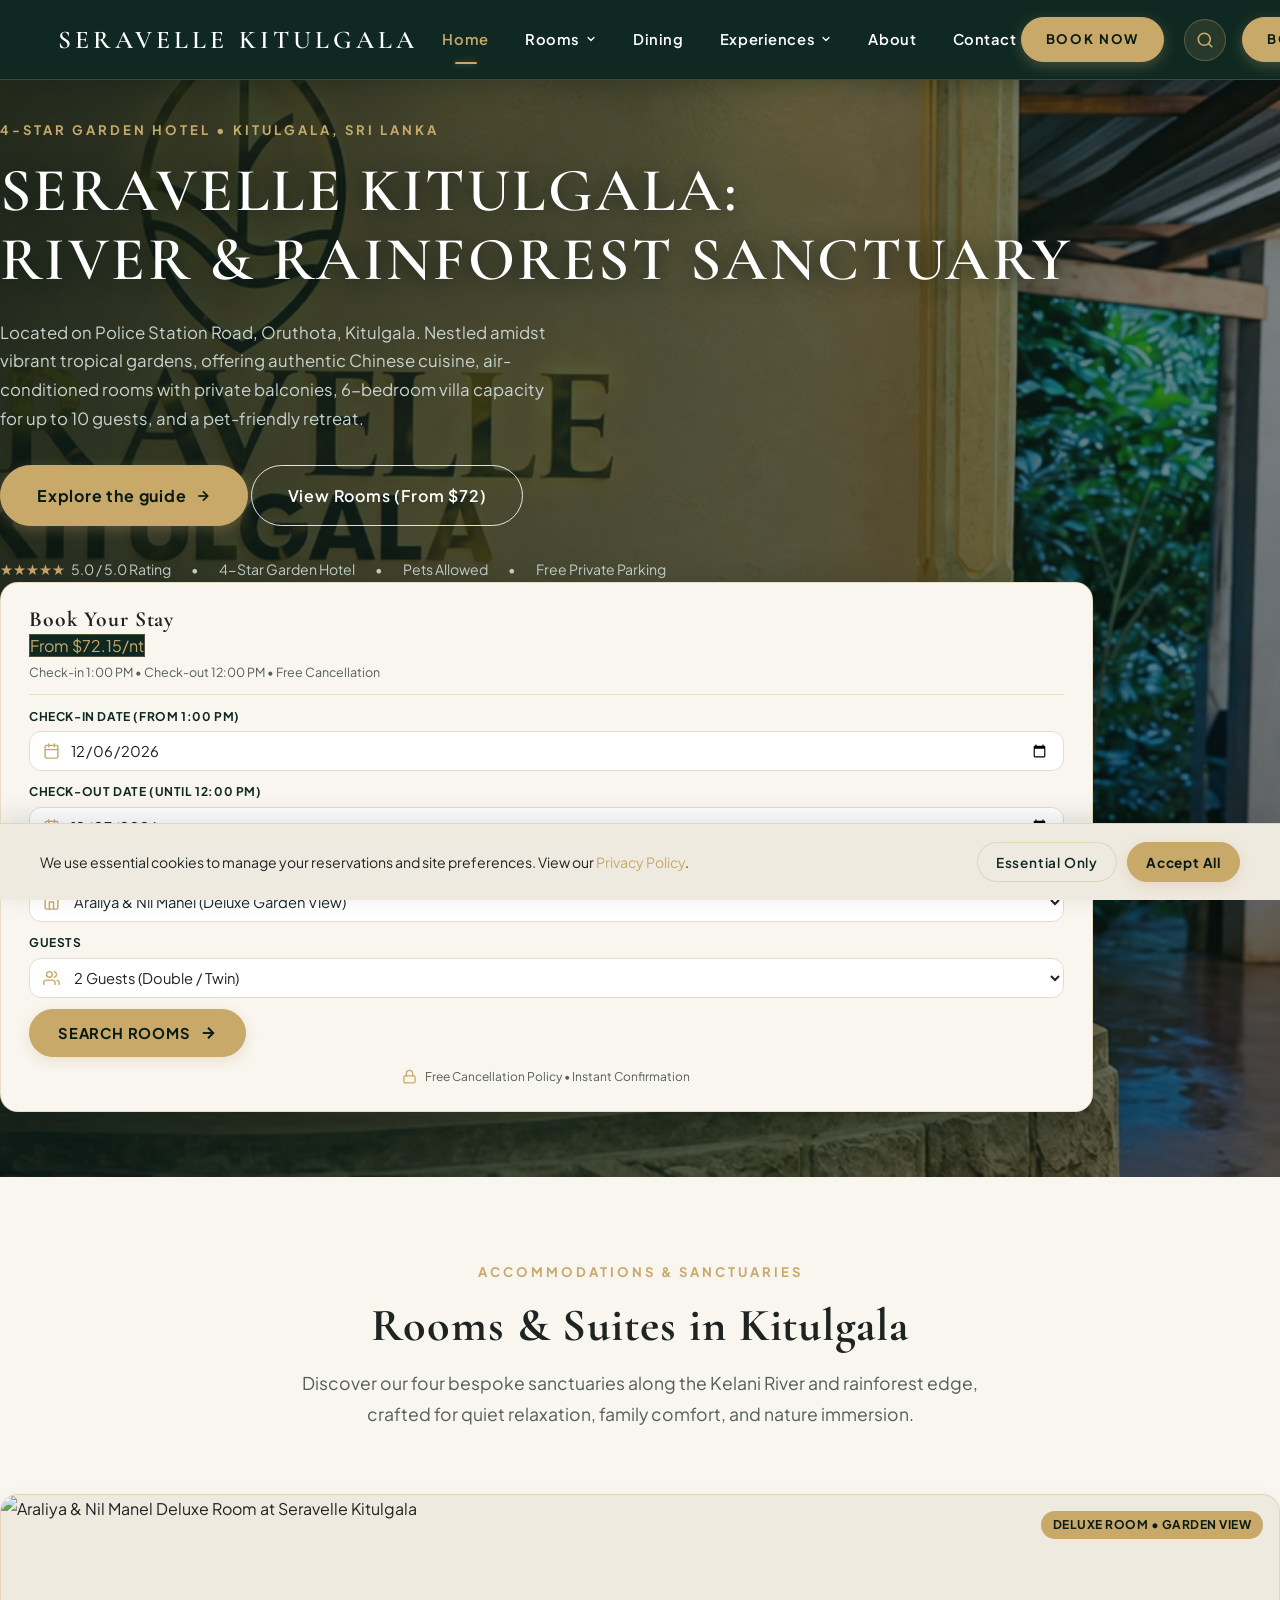
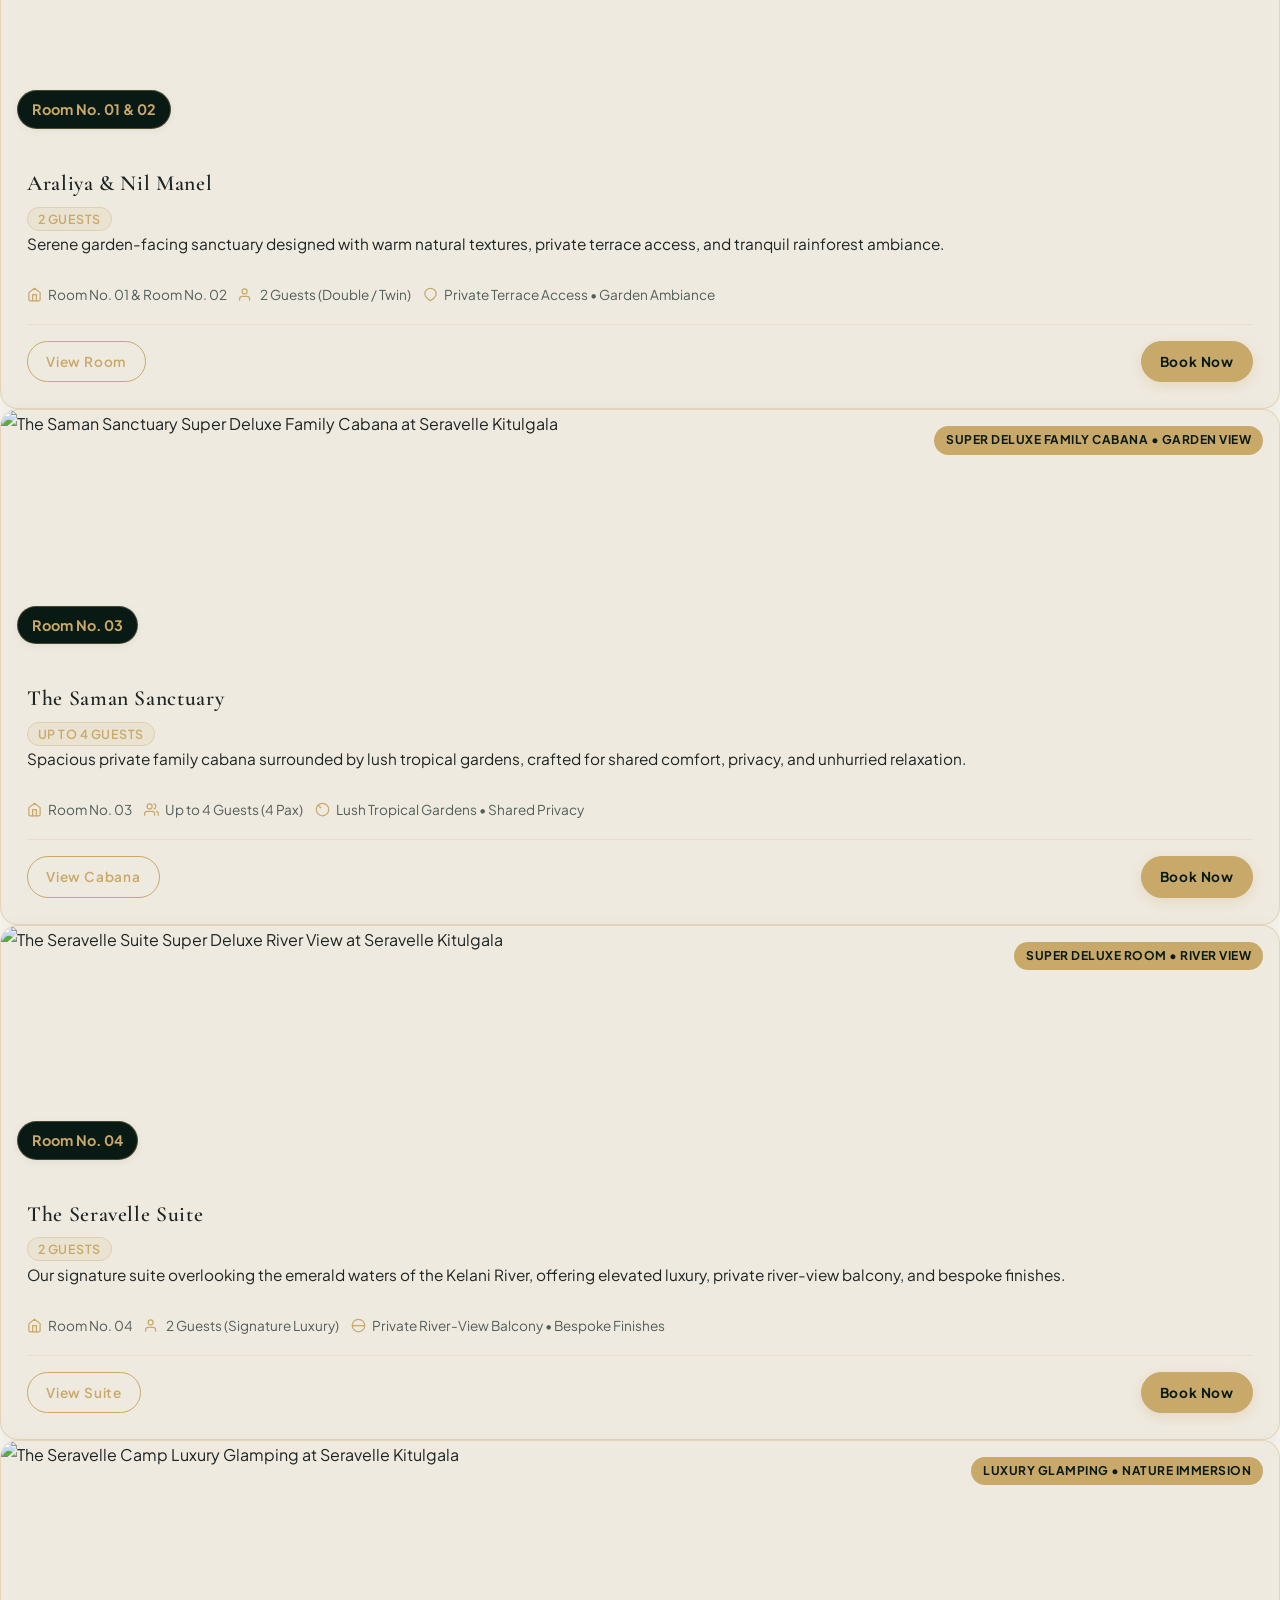
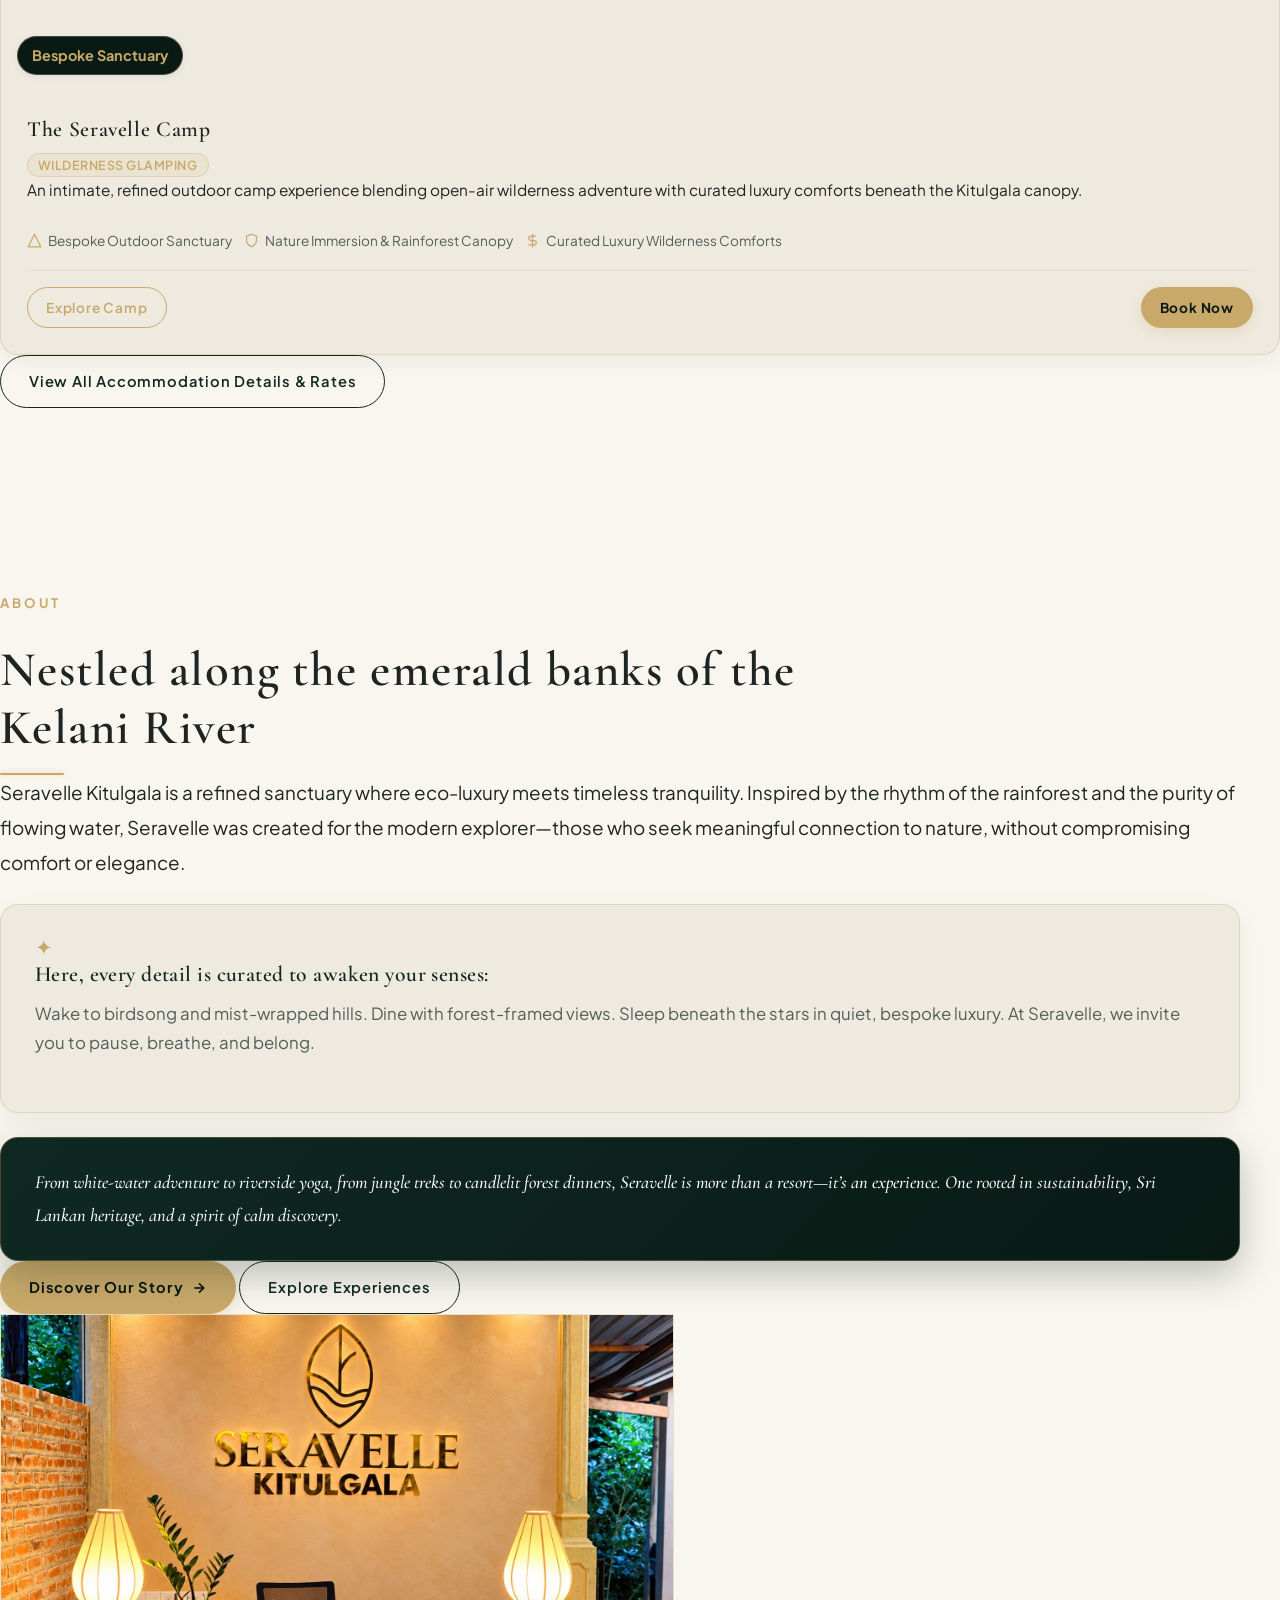
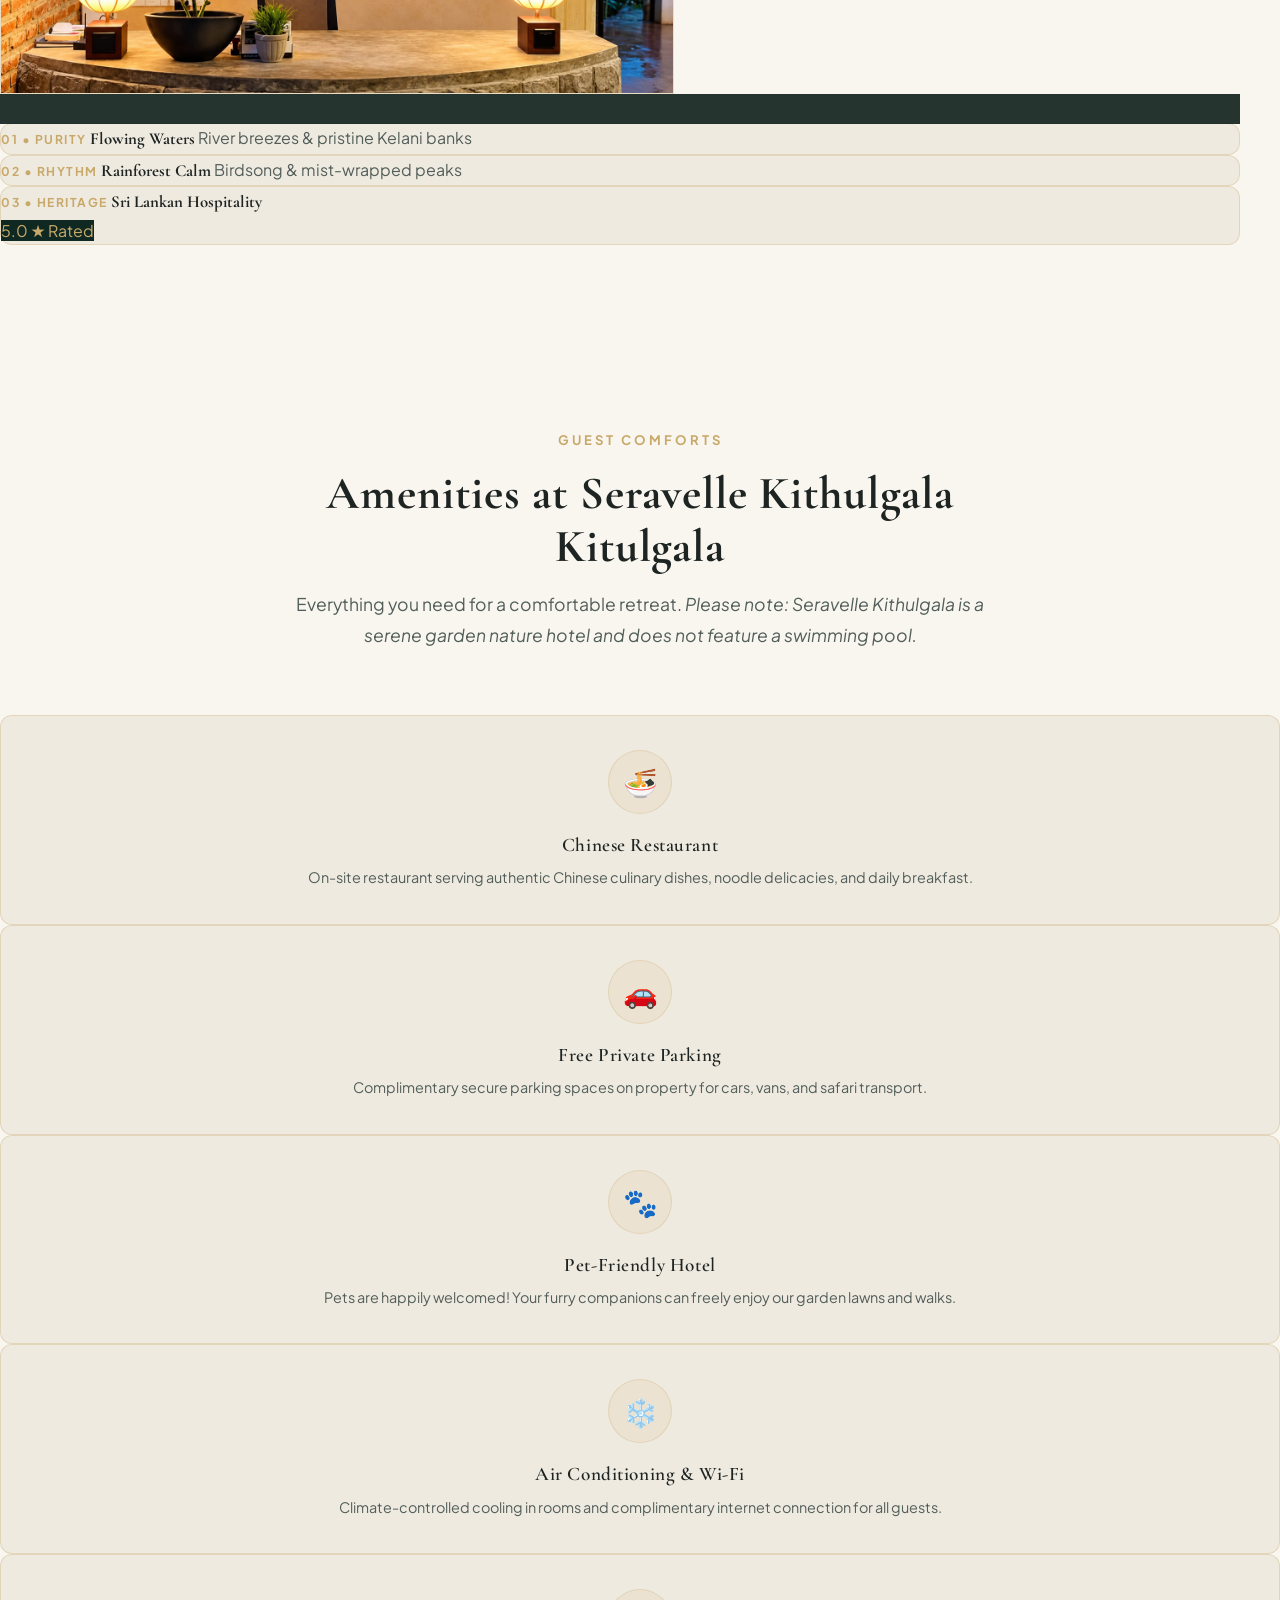
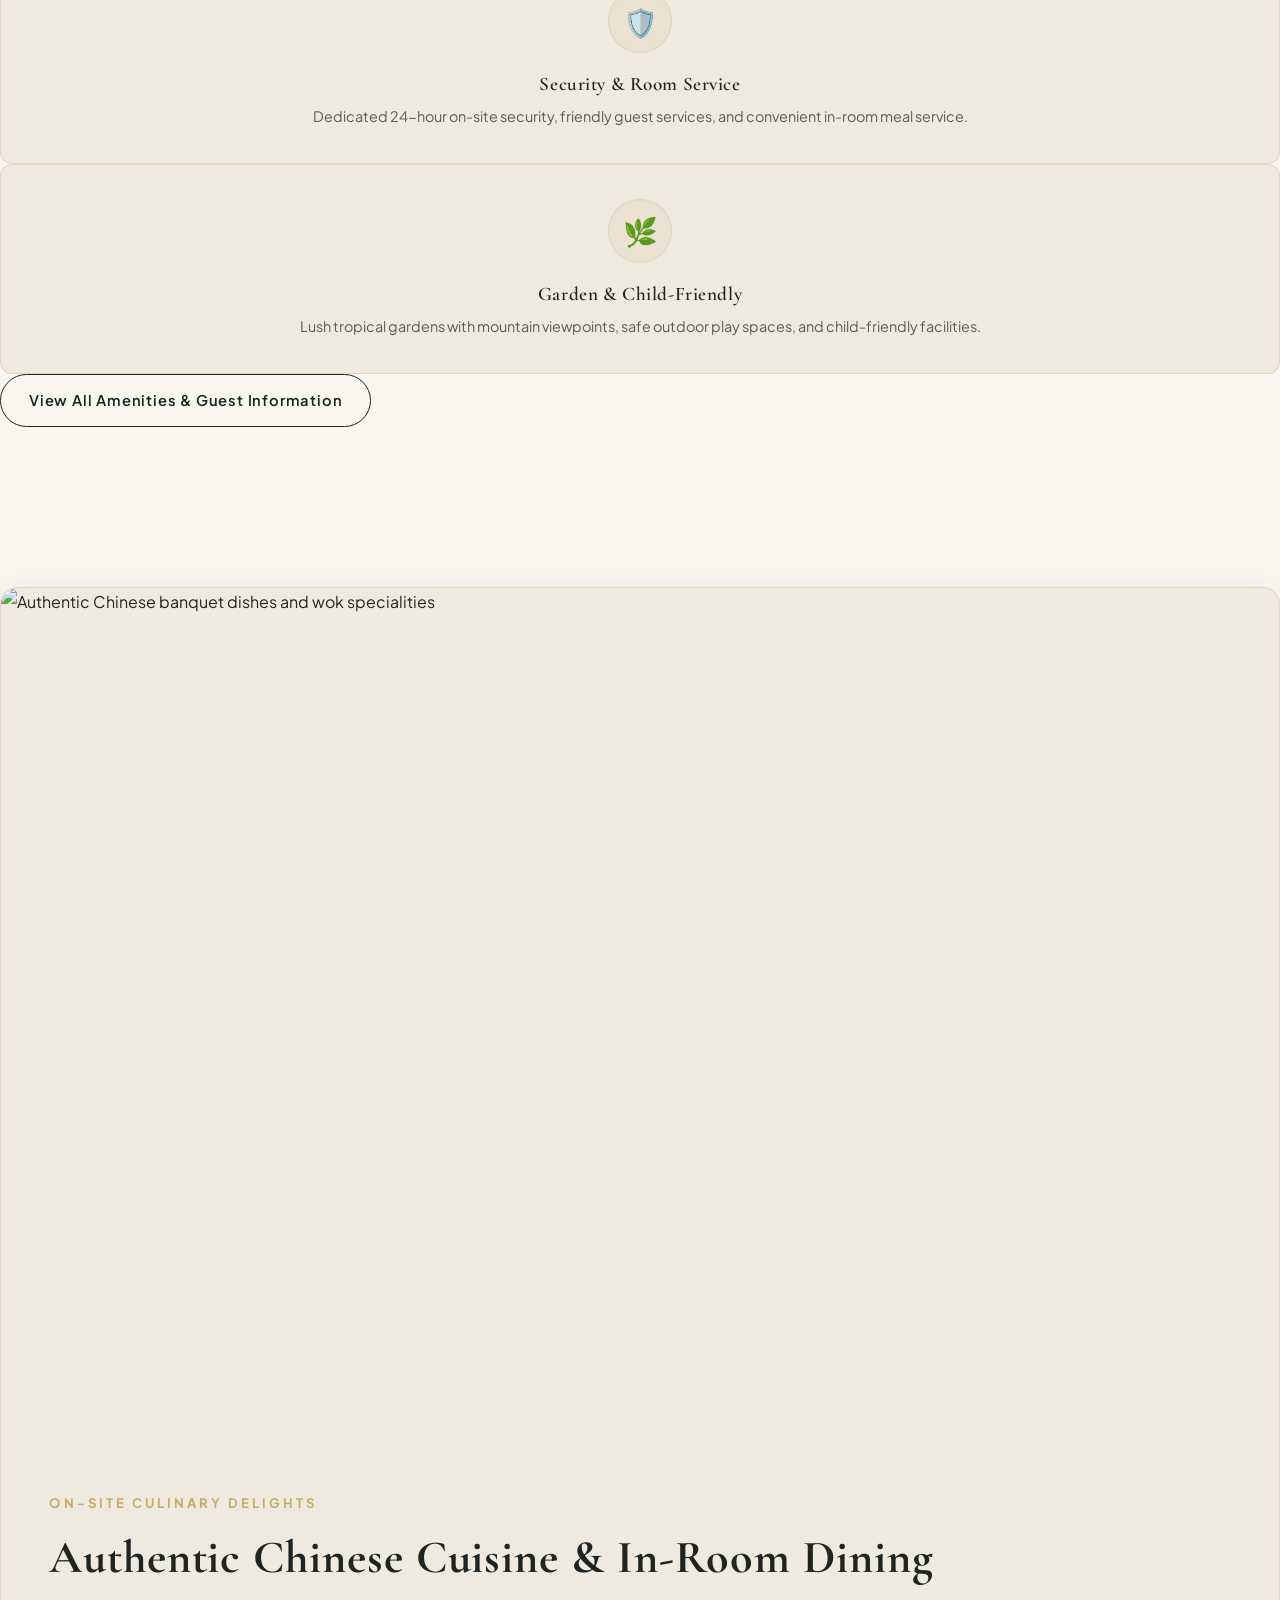
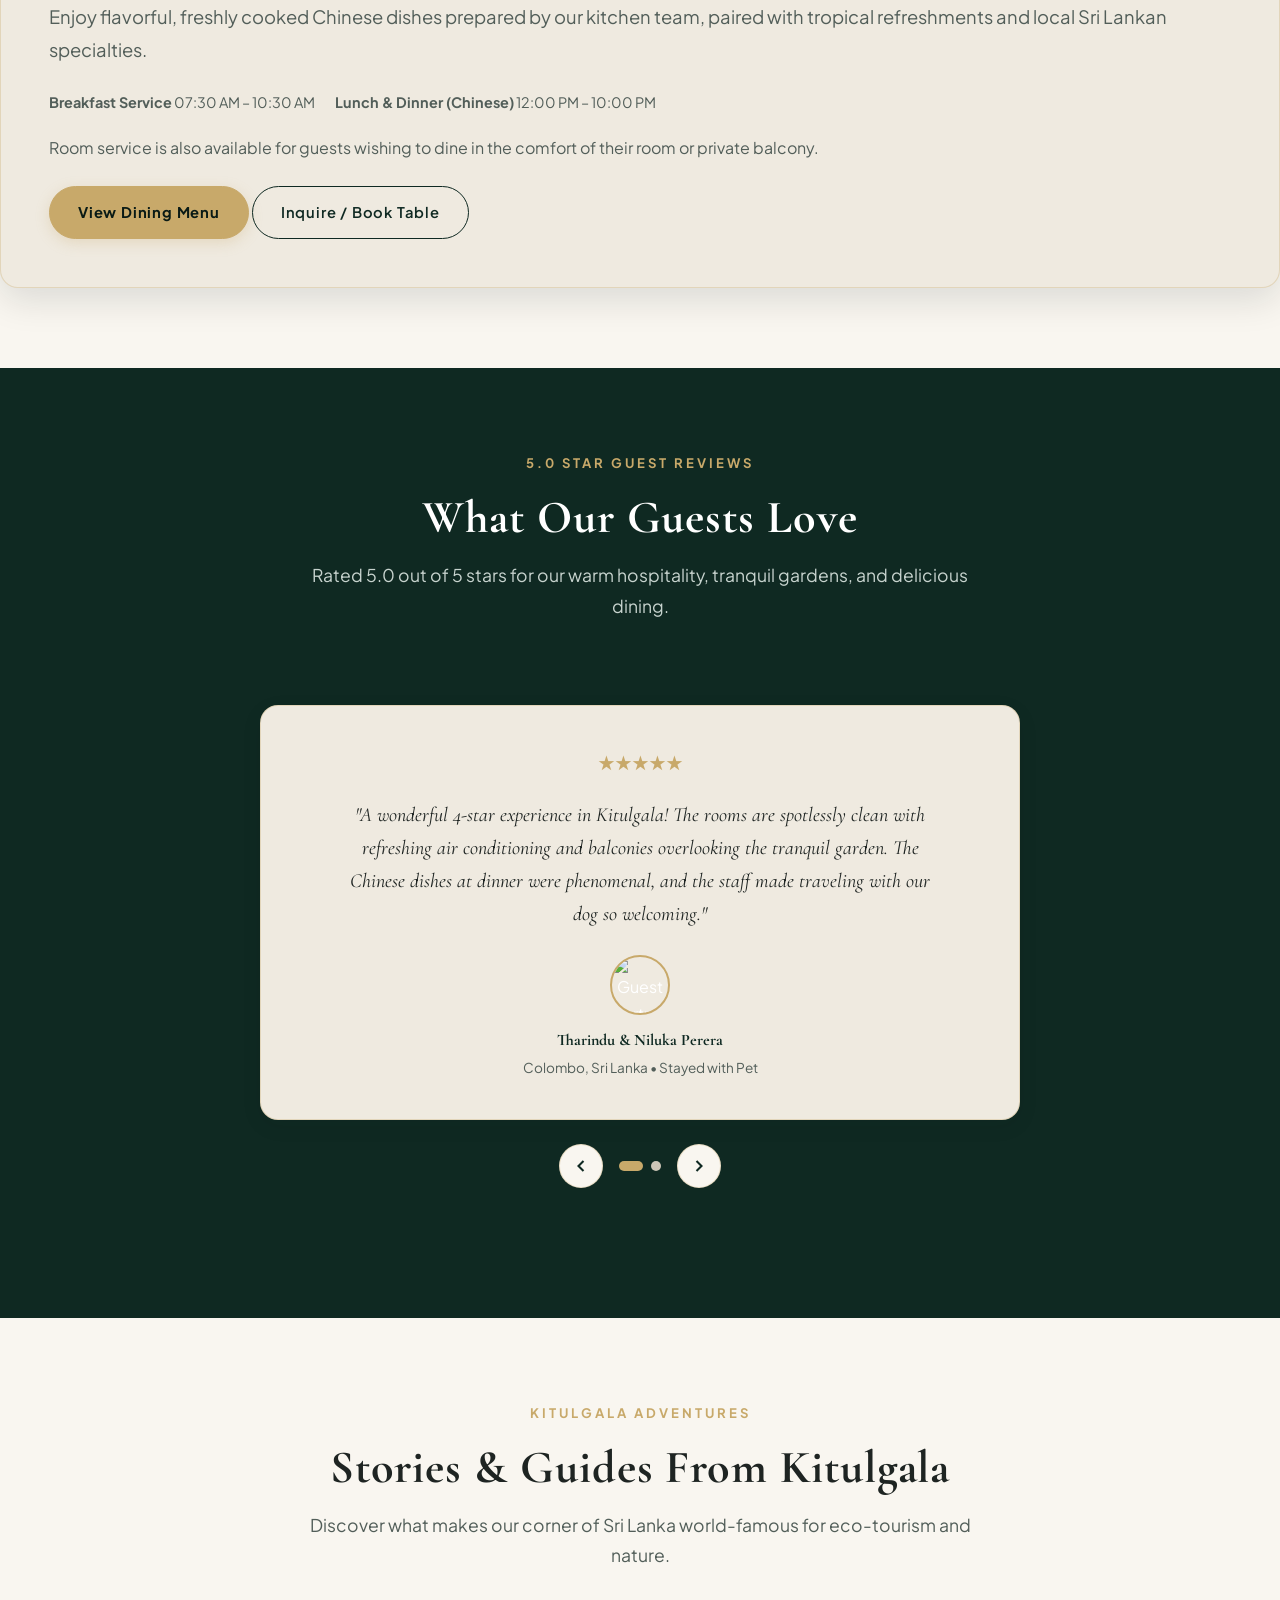
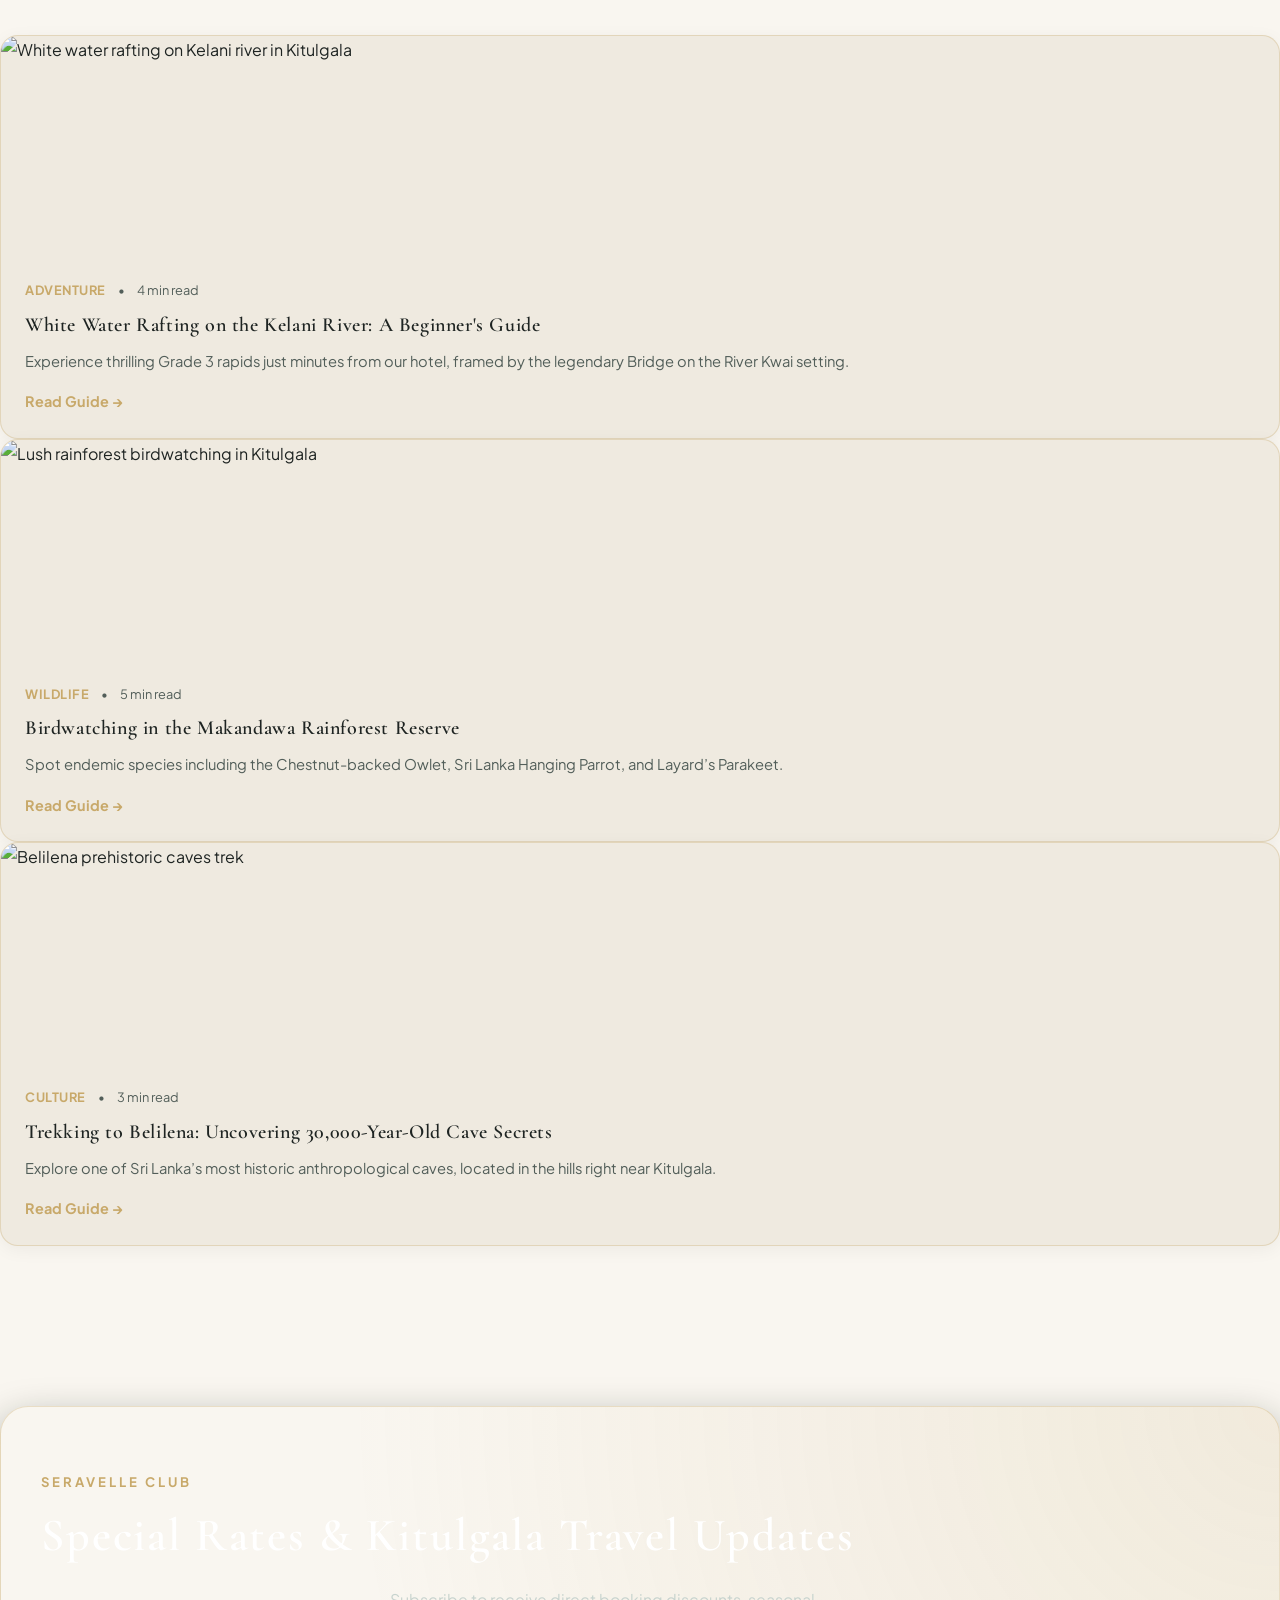
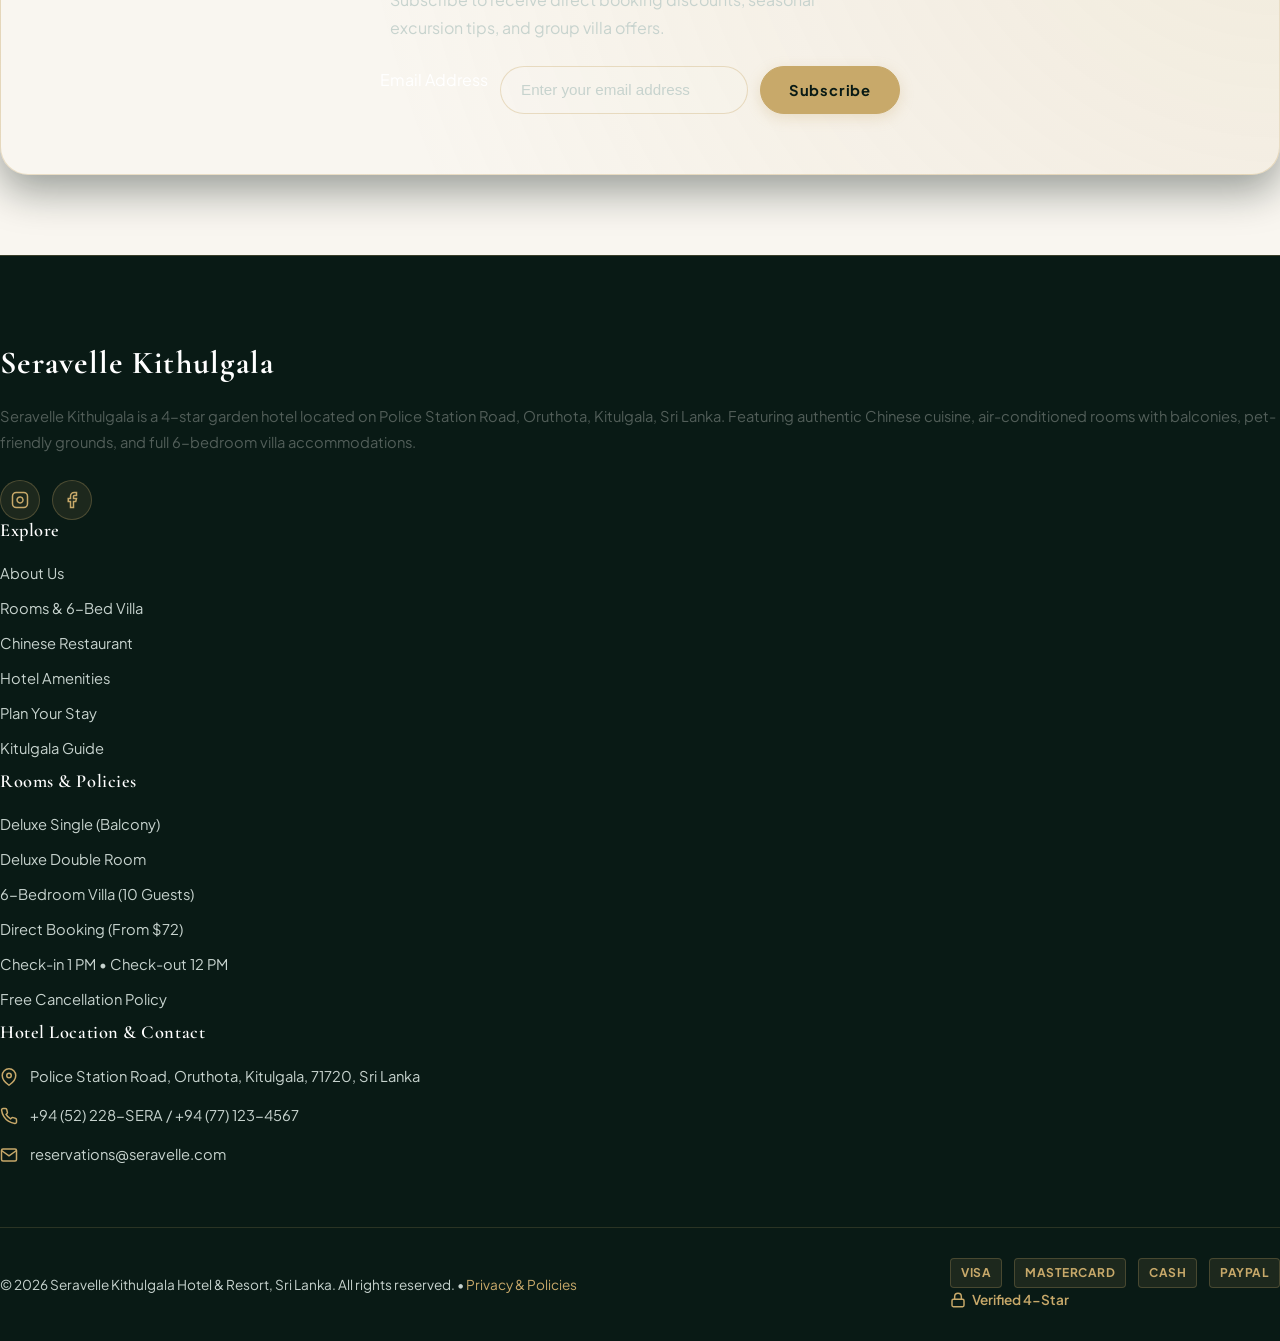
==== commit c6a8ee17: "refactor: update website layout with new typography, navigation structure, and styling assets" ====
--- a/index.html
+++ b/index.html
@@ -9,13 +9,13 @@
   <!-- Open Graph / Social Sharing -->
   <meta property="og:title" content="Seravelle Kithulgala – 4-Star Garden Hotel in Kitulgala, Sri Lanka">
   <meta property="og:description" content="Discover Seravelle Kithulgala: 4-star boutique hotel, Chinese cuisine restaurant, pet-friendly rooms, and 6-bedroom villa for up to 10 guests.">
-  <meta property="og:image" content="https://images.unsplash.com/photo-1540555700478-4be289fbecef?auto=format&fit=crop&w=1200&q=80">
+  <meta property="og:image" content="public/main.jpeg">
   <meta property="og:type" content="website">
 
   <!-- Preload Critical Google Fonts -->
   <link rel="preconnect" href="https://fonts.googleapis.com">
   <link rel="preconnect" href="https://fonts.gstatic.com" crossorigin>
-  <link href="https://fonts.googleapis.com/css2?family=Mulish:wght@400;600;700&family=Playfair+Display:ital,wght@0,500;0,700;1,400&display=swap" rel="stylesheet">
+  <link href="https://fonts.googleapis.com/css2?family=Cormorant+Garamond:ital,wght@0,400;0,500;0,600;0,700;1,400;1,600&family=Plus+Jakarta+Sans:wght@400;500;600;700&display=swap" rel="stylesheet">
 
   <!-- Bootstrap 5 Grid & Base CSS -->
   <link href="https://cdn.jsdelivr.net/npm/bootstrap@5.3.3/dist/css/bootstrap-grid.min.css" rel="stylesheet">
@@ -28,65 +28,80 @@
   <!-- ACCESSIBLE SKIP LINK -->
   <a href="#main-content" class="skip-link">Skip to main content</a>
 
-  <!-- STICKY TRANSPARENT HEADER -->
+    <!-- LUXURY RESORT HEADER -->
   <header class="site-header" id="site-header">
-    <div class="container">
+    <div class="site-header-container">
       <nav class="site-navbar" aria-label="Main Navigation">
-        <!-- Brand Logo -->
+        <!-- 1. Left: Brand Logo -->
         <a href="index.html" class="navbar-brand">
-          Seravelle Kithulgala<span class="brand-dot" aria-hidden="true"></span>
+          SERAVELLE KITULGALA
         </a>
 
-        <!-- Desktop Navigation & Mobile Drawer -->
+        <!-- 2. Center: Simplified 6-Link Navigation Menu & Mobile Drawer -->
         <div class="nav-menu-wrapper" id="nav-menu-wrapper">
           <ul class="nav-menu">
             <li class="nav-item active">
               <a href="index.html" class="nav-link active" aria-current="page">Home</a>
             </li>
-            <li class="nav-item">
-              <a href="about.html" class="nav-link">About</a>
-            </li>
             <!-- Rooms Dropdown -->
             <li class="nav-item dropdown">
               <a href="room.html" class="nav-link dropdown-toggle" id="roomsDropdown" role="button" aria-haspopup="true" aria-expanded="false">
-                Rooms
+                <span>Rooms</span>
+                <svg class="dropdown-arrow-icon" width="12" height="12" viewBox="0 0 24 24" fill="none" stroke="currentColor" stroke-width="2.5" stroke-linecap="round" stroke-linejoin="round" aria-hidden="true">
+                  <polyline points="6 9 12 15 18 9"></polyline>
+                </svg>
               </a>
               <ul class="dropdown-menu" aria-labelledby="roomsDropdown">
-                <li><a class="dropdown-item" href="room.html">All Rooms & 6-Bed Villa</a></li>
-                <li><a class="dropdown-item" href="room-superior-twin.html">Deluxe Single Room with Balcony</a></li>
-                <li><a class="dropdown-item" href="room-premier-suite.html">Deluxe Double Room</a></li>
-                <li><a class="dropdown-item" href="room-family.html">6-Bedroom Villa (10 Guests)</a></li>
+                <li><a class="dropdown-item" href="room.html">All Accommodations Overview</a></li>
+                <li><a class="dropdown-item" href="room-superior-twin.html">Araliya &amp; Nil Manel (Deluxe Garden View)</a></li>
+                <li><a class="dropdown-item" href="room-family.html">The Saman Sanctuary (Super Deluxe Family Cabana - 4 Pax)</a></li>
+                <li><a class="dropdown-item" href="room-premier-suite.html">The Seravelle Suite (Super Deluxe River View)</a></li>
+                <li><a class="dropdown-item" href="room.html#seravelle-camp">The Seravelle Camp</a></li>
               </ul>
             </li>
             <li class="nav-item">
-              <a href="dining.html" class="nav-link">Dining & Bar</a>
+              <a href="dining.html" class="nav-link">Dining</a>
+            </li>
+            <!-- Experiences Dropdown (combining Amenities & Plan Your Stay) -->
+            <li class="nav-item dropdown">
+              <a href="amenities.html" class="nav-link dropdown-toggle" id="expDropdown" role="button" aria-haspopup="true" aria-expanded="false">
+                <span>Experiences</span>
+                <svg class="dropdown-arrow-icon" width="12" height="12" viewBox="0 0 24 24" fill="none" stroke="currentColor" stroke-width="2.5" stroke-linecap="round" stroke-linejoin="round" aria-hidden="true">
+                  <polyline points="6 9 12 15 18 9"></polyline>
+                </svg>
+              </a>
+              <ul class="dropdown-menu" aria-labelledby="expDropdown">
+                <li><a class="dropdown-item" href="amenities.html">Resort Amenities & Facilities</a></li>
+                <li><a class="dropdown-item" href="plan-your-stay.html">Plan Your Stay & Itinerary</a></li>
+                <li><a class="dropdown-item" href="amenities.html#activities">River Rafting & Nature Excursions</a></li>
+              </ul>
             </li>
             <li class="nav-item">
-              <a href="amenities.html" class="nav-link">Amenities</a>
-            </li>
-            <li class="nav-item">
-              <a href="booking.html" class="nav-link">Booking</a>
-            </li>
-            <li class="nav-item">
-              <a href="blog.html" class="nav-link">Blog</a>
+              <a href="about.html" class="nav-link">About</a>
             </li>
             <li class="nav-item">
               <a href="contact.html" class="nav-link">Contact</a>
             </li>
-            <li class="nav-item">
-              <a href="plan-your-stay.html" class="nav-link">Plan your stay</a>
-            </li>
           </ul>
-        </div>
-
-        <!-- Header Actions: Search Button & Mobile Toggle -->
+
+          <!-- Mobile Only CTA inside drawer -->
+          <div class="mobile-drawer-cta d-lg-none mt-4 text-center">
+            <a href="booking.html" class="btn btn-header-book w-100">BOOK NOW</a>
+          </div>
+        </div>
+
+        <!-- 3. Right: Search Button, BOOK NOW CTA & Mobile Toggle -->
         <div class="header-actions">
-          <button type="button" class="header-search-btn" aria-label="Search rooms, dining and resort experiences">
+          <button type="button" class="header-search-btn" aria-label="Search resort experiences and accommodations">
             <svg width="18" height="18" viewBox="0 0 24 24" fill="none" stroke="currentColor" stroke-width="2.2" stroke-linecap="round" stroke-linejoin="round" aria-hidden="true">
               <circle cx="11" cy="11" r="8"></circle>
               <line x1="21" y1="21" x2="16.65" y2="16.65"></line>
             </svg>
           </button>
+
+          <a href="booking.html" class="btn btn-header-book d-none d-sm-inline-flex">
+            BOOK NOW
+          </a>
 
           <button type="button" class="mobile-nav-toggle" aria-label="Open mobile menu" aria-controls="nav-menu-wrapper" aria-expanded="false">
             <span class="hamburger-line"></span>
@@ -107,8 +122,11 @@
           <!-- Hero Headline & Description -->
           <div class="col-lg-7">
             <div class="hero-content">
-              <span class="kicker kicker-coral">4-Star Garden Hotel • Kitulgala, Sri Lanka</span>
-              <h1 class="hero-headline">Welcome to Seravelle Kithulgala, the paradise near the blue river & lush nature</h1>
+              <span class="kicker kicker-coral">4-STAR GARDEN HOTEL • KITULGALA, SRI LANKA</span>
+              <h1 class="hero-headline">
+                SERAVELLE KITULGALA:<br>
+                RIVER &amp; RAINFOREST SANCTUARY
+              </h1>
               <p class="hero-subtext">
                 Located on Police Station Road, Oruthota, Kitulgala. Nestled amidst vibrant tropical gardens, offering authentic Chinese cuisine, air-conditioned rooms with private balconies, 6-bedroom villa capacity for up to 10 guests, and a pet-friendly retreat.
               </p>
@@ -148,7 +166,7 @@
                   <h2 class="booking-card-title">Book Your Stay</h2>
                   <span class="badge bg-success text-white small px-2 py-1 rounded-pill">From $72.15/nt</span>
                 </div>
-                <p class="booking-card-subtitle">Check-in 1:00 PM • Check-out 12:00 PM • Free Cancellation (1-nt min)</p>
+                <p class="booking-card-subtitle">Check-in 1:00 PM • Check-out 12:00 PM • Free Cancellation</p>
               </div>
 
               <form id="hero-booking-form" novalidate>
@@ -156,7 +174,7 @@
                 <div class="form-group-custom">
                   <label for="hero-checkin" class="form-label-custom">Check-In Date (From 1:00 PM)</label>
                   <div class="input-with-icon">
-                    <svg class="input-icon" width="18" height="18" viewBox="0 0 24 24" fill="none" stroke="currentColor" stroke-width="2" stroke-linecap="round" stroke-linejoin="round" aria-hidden="true">
+                    <svg class="input-icon" width="17" height="17" viewBox="0 0 24 24" fill="none" stroke="currentColor" stroke-width="2" stroke-linecap="round" stroke-linejoin="round" aria-hidden="true">
                       <rect x="3" y="4" width="18" height="18" rx="2" ry="2"></rect>
                       <line x1="16" y1="2" x2="16" y2="6"></line>
                       <line x1="8" y1="2" x2="8" y2="6"></line>
@@ -170,7 +188,7 @@
                 <div class="form-group-custom">
                   <label for="hero-checkout" class="form-label-custom">Check-Out Date (Until 12:00 PM)</label>
                   <div class="input-with-icon">
-                    <svg class="input-icon" width="18" height="18" viewBox="0 0 24 24" fill="none" stroke="currentColor" stroke-width="2" stroke-linecap="round" stroke-linejoin="round" aria-hidden="true">
+                    <svg class="input-icon" width="17" height="17" viewBox="0 0 24 24" fill="none" stroke="currentColor" stroke-width="2" stroke-linecap="round" stroke-linejoin="round" aria-hidden="true">
                       <rect x="3" y="4" width="18" height="18" rx="2" ry="2"></rect>
                       <line x1="16" y1="2" x2="16" y2="6"></line>
                       <line x1="8" y1="2" x2="8" y2="6"></line>
@@ -180,29 +198,45 @@
                   </div>
                 </div>
 
-                <!-- 3. Guests Selector -->
+                <!-- 3. Accommodation Selector -->
                 <div class="form-group-custom">
-                  <label for="hero-guests" class="form-label-custom">Guests (Rooms for 1 to 10 Guests)</label>
+                  <label for="hero-room" class="form-label-custom">Select Accommodation</label>
                   <div class="input-with-icon">
-                    <svg class="input-icon" width="18" height="18" viewBox="0 0 24 24" fill="none" stroke="currentColor" stroke-width="2" stroke-linecap="round" stroke-linejoin="round" aria-hidden="true">
+                    <svg class="input-icon" width="17" height="17" viewBox="0 0 24 24" fill="none" stroke="currentColor" stroke-width="2" stroke-linecap="round" stroke-linejoin="round" aria-hidden="true">
+                      <path d="M3 9l9-7 9 7v11a2 2 0 0 1-2 2H5a2 2 0 0 1-2-2z"></path>
+                      <polyline points="9 22 9 12 15 12 15 22"></polyline>
+                    </svg>
+                    <select id="hero-room" name="room" class="form-control-custom" aria-label="Select Accommodation">
+                      <option value="araliya-nil-manel">Araliya &amp; Nil Manel (Deluxe Garden View)</option>
+                      <option value="saman-sanctuary">The Saman Sanctuary (Super Deluxe Family Cabana - 4 Pax)</option>
+                      <option value="seravelle-suite">The Seravelle Suite (Super Deluxe River View)</option>
+                      <option value="seravelle-camp">The Seravelle Camp</option>
+                    </select>
+                  </div>
+                </div>
+
+                <!-- 4. Guests Selector -->
+                <div class="form-group-custom">
+                  <label for="hero-guests" class="form-label-custom">Guests</label>
+                  <div class="input-with-icon">
+                    <svg class="input-icon" width="17" height="17" viewBox="0 0 24 24" fill="none" stroke="currentColor" stroke-width="2" stroke-linecap="round" stroke-linejoin="round" aria-hidden="true">
                       <path d="M17 21v-2a4 4 0 0 0-4-4H5a4 4 0 0 0-4 4v2"></path>
                       <circle cx="9" cy="7" r="4"></circle>
                       <path d="M23 21v-2a4 4 0 0 0-3-3.87"></path>
                       <path d="M16 3.13a4 4 0 0 1 0 7.75"></path>
                     </svg>
                     <select id="hero-guests" name="guests" class="form-control-custom" aria-label="Select number of guests">
-                      <option value="1">1 Guest (Deluxe Single)</option>
-                      <option value="2" selected>2 Guests (Single/Twin or Double)</option>
-                      <option value="3">3 Guests (Double + Extra Bed)</option>
-                      <option value="7">7 Guests (Group Accommodation)</option>
-                      <option value="10">10 Guests (Full 6-Bedroom Villa)</option>
+                      <option value="1">1 Guest</option>
+                      <option value="2" selected>2 Guests (Double / Twin)</option>
+                      <option value="3">3 Guests</option>
+                      <option value="4">4 Guests (The Saman Sanctuary)</option>
                     </select>
                   </div>
                 </div>
 
                 <!-- Submit Button -->
-                <button type="submit" class="btn btn-coral w-100 py-3 mt-2">
-                  Check Availability & Best Rates
+                <button type="submit" class="btn btn-coral w-100 py-3 mt-1">
+                  SEARCH ROOMS
                   <svg width="18" height="18" fill="none" stroke="currentColor" stroke-width="2.5" viewBox="0 0 24 24" aria-hidden="true">
                     <line x1="5" y1="12" x2="19" y2="12"></line>
                     <polyline points="12 5 19 12 12 19"></polyline>
@@ -228,190 +262,286 @@
     <!-- SECTION 1: FEATURED ROOMS (3 CARDS UPDATED) -->
     <section class="section section-sand" id="featured-rooms" aria-label="Featured Accommodations">
       <div class="container">
-        <div class="section-header text-center">
-          <span class="kicker">Accommodations & Garden Suites</span>
-          <h2 class="section-title">Rooms in Kitulgala</h2>
-          <p class="section-lead">Offering peaceful rooms with balconies overlooking tropical greenery, plus an entire 6-bedroom private retreat for families and group travelers.</p>
+        <div class="section-header text-center mb-5">
+          <span class="kicker">Accommodations &amp; Sanctuaries</span>
+          <h2 class="section-title">Rooms &amp; Suites in Kitulgala</h2>
+          <p class="section-lead">Discover our four bespoke sanctuaries along the Kelani River and rainforest edge, crafted for quiet relaxation, family comfort, and nature immersion.</p>
         </div>
 
         <div class="row g-4">
-          <!-- Room 1: Deluxe Single Room with Balcony -->
-          <div class="col-lg-4 col-md-6">
-            <article class="room-card">
+          <!-- Card 1: Araliya & Nil Manel -->
+          <div class="col-lg-6 col-md-6">
+            <article class="room-card h-100">
               <div class="room-card-img-wrapper">
-                <img src="https://images.unsplash.com/photo-1590490360182-c33d57733427?auto=format&fit=crop&w=800&q=80" 
-                     alt="Deluxe Single Room with Balcony and twin bed" 
+                <img src="https://images.unsplash.com/photo-1590490360182-c33d57733427?auto=format&fit=crop&w=900&q=80" 
+                     alt="Araliya &amp; Nil Manel Deluxe Room at Seravelle Kitulgala" 
                      class="room-card-img" 
-                     width="800" height="533" loading="lazy">
-                <div class="room-tag">Deluxe Room</div>
-                <div class="room-price-badge">From $72.15 <span>/ night</span></div>
+                     width="900" height="600" loading="lazy">
+                <div class="room-tag">Deluxe Room • Garden View</div>
+                <div class="room-price-badge">Room No. 01 &amp; 02</div>
               </div>
               <div class="room-card-body">
-                <h3 class="room-card-title">Deluxe Single with Balcony</h3>
-                <p>Comfortable air-conditioned room featuring a plush twin bed, en-suite bathroom, room service, and private balcony overlooking lush gardens.</p>
+                <div class="d-flex justify-content-between align-items-baseline mb-2">
+                  <h3 class="room-card-title mb-0">Araliya &amp; Nil Manel</h3>
+                  <span class="room-capacity-badge">2 Guests</span>
+                </div>
+                <p class="room-card-description">
+                  Serene garden-facing sanctuary designed with warm natural textures, private terrace access, and tranquil rainforest ambiance.
+                </p>
                 <ul class="room-features-list">
                   <li>
-                    <svg width="16" height="16" viewBox="0 0 24 24" fill="none" stroke="currentColor" stroke-width="2"><path d="M20 21v-2a4 4 0 0 0-4-4H8a4 4 0 0 0-4 4v2"></path><circle cx="12" cy="7" r="4"></circle></svg>
-                    1-2 Guests
-                  </li>
-                  <li>
-                    <svg width="16" height="16" viewBox="0 0 24 24" fill="none" stroke="currentColor" stroke-width="2"><path d="M2 4v16M2 8h20M22 4v16M2 17h20"></path></svg>
-                    Twin Bed & Balcony
-                  </li>
-                  <li>
-                    <svg width="16" height="16" viewBox="0 0 24 24" fill="none" stroke="currentColor" stroke-width="2"><path d="M12 2a9 9 0 0 0-9 9c0 5 9 11 9 11s9-6 9-11a9 9 0 0 0-9-9z"></path></svg>
-                    Garden View & A/C
+                    <svg width="15" height="15" viewBox="0 0 24 24" fill="none" stroke="currentColor" stroke-width="2" stroke-linecap="round" stroke-linejoin="round" aria-hidden="true"><path d="M3 9l9-7 9 7v11a2 2 0 0 1-2 2H5a2 2 0 0 1-2-2z"></path><polyline points="9 22 9 12 15 12 15 22"></polyline></svg>
+                    Room No. 01 &amp; Room No. 02
+                  </li>
+                  <li>
+                    <svg width="15" height="15" viewBox="0 0 24 24" fill="none" stroke="currentColor" stroke-width="2" stroke-linecap="round" stroke-linejoin="round" aria-hidden="true"><path d="M17 21v-2a4 4 0 0 0-4-4H5a4 4 0 0 0-4 4v2"></path><circle cx="9" cy="7" r="4"></circle></svg>
+                    2 Guests (Double / Twin)
+                  </li>
+                  <li>
+                    <svg width="15" height="15" viewBox="0 0 24 24" fill="none" stroke="currentColor" stroke-width="2" stroke-linecap="round" stroke-linejoin="round" aria-hidden="true"><path d="M12 2a9 9 0 0 0-9 9c0 5 9 11 9 11s9-6 9-11a9 9 0 0 0-9-9z"></path></svg>
+                    Private Terrace Access • Garden Ambiance
                   </li>
                 </ul>
                 <div class="room-card-footer">
                   <a href="room-superior-twin.html" class="btn btn-outline-coral btn-sm">View Room</a>
-                  <a href="booking.html?room=deluxe-single" class="btn btn-coral btn-sm">Book ($72.15)</a>
+                  <a href="booking.html?room=araliya-nil-manel" class="btn btn-coral btn-sm">Book Now</a>
                 </div>
               </div>
             </article>
           </div>
 
-          <!-- Room 2: Deluxe Double Room -->
-          <div class="col-lg-4 col-md-6">
-            <article class="room-card">
+          <!-- Card 2: The Saman Sanctuary -->
+          <div class="col-lg-6 col-md-6">
+            <article class="room-card h-100">
               <div class="room-card-img-wrapper">
-                <img src="https://images.unsplash.com/photo-1582719478250-c89cae4dc85b?auto=format&fit=crop&w=800&q=80" 
-                     alt="Deluxe Double Room with scenic balcony" 
+                <img src="https://images.unsplash.com/photo-1566665797739-1674de7a421a?auto=format&fit=crop&w=900&q=80" 
+                     alt="The Saman Sanctuary Super Deluxe Family Cabana at Seravelle Kitulgala" 
                      class="room-card-img" 
-                     width="800" height="533" loading="lazy">
-                <div class="room-tag">Popular Choice</div>
-                <div class="room-price-badge">From $104 <span>/ night</span></div>
+                     width="900" height="600" loading="lazy">
+                <div class="room-tag">Super Deluxe Family Cabana • Garden View</div>
+                <div class="room-price-badge">Room No. 03</div>
               </div>
               <div class="room-card-body">
-                <h3 class="room-card-title">Deluxe Double with Balcony</h3>
-                <p>Spacious, air-conditioned double room with queen/king bed, private balcony with mountain-garden view, child-friendly amenities, and room service.</p>
+                <div class="d-flex justify-content-between align-items-baseline mb-2">
+                  <h3 class="room-card-title mb-0">The Saman Sanctuary</h3>
+                  <span class="room-capacity-badge">Up to 4 Guests</span>
+                </div>
+                <p class="room-card-description">
+                  Spacious private family cabana surrounded by lush tropical gardens, crafted for shared comfort, privacy, and unhurried relaxation.
+                </p>
                 <ul class="room-features-list">
                   <li>
-                    <svg width="16" height="16" viewBox="0 0 24 24" fill="none" stroke="currentColor" stroke-width="2"><path d="M20 21v-2a4 4 0 0 0-4-4H8a4 4 0 0 0-4 4v2"></path><circle cx="12" cy="7" r="4"></circle></svg>
-                    2-3 Guests
-                  </li>
-                  <li>
-                    <svg width="16" height="16" viewBox="0 0 24 24" fill="none" stroke="currentColor" stroke-width="2"><path d="M2 4v16M2 8h20M22 4v16M2 17h20"></path></svg>
-                    King / Double Bed
-                  </li>
-                  <li>
-                    <svg width="16" height="16" viewBox="0 0 24 24" fill="none" stroke="currentColor" stroke-width="2"><circle cx="12" cy="12" r="10"></circle><path d="m4.93 4.93 4.24 4.24"></path></svg>
-                    Pet-Friendly & A/C
+                    <svg width="15" height="15" viewBox="0 0 24 24" fill="none" stroke="currentColor" stroke-width="2" stroke-linecap="round" stroke-linejoin="round" aria-hidden="true"><path d="M3 9l9-7 9 7v11a2 2 0 0 1-2 2H5a2 2 0 0 1-2-2z"></path><polyline points="9 22 9 12 15 12 15 22"></polyline></svg>
+                    Room No. 03
+                  </li>
+                  <li>
+                    <svg width="15" height="15" viewBox="0 0 24 24" fill="none" stroke="currentColor" stroke-width="2" stroke-linecap="round" stroke-linejoin="round" aria-hidden="true"><path d="M17 21v-2a4 4 0 0 0-4-4H5a4 4 0 0 0-4 4v2"></path><circle cx="9" cy="7" r="4"></circle><path d="M23 21v-2a4 4 0 0 0-3-3.87"></path><path d="M16 3.13a4 4 0 0 1 0 7.75"></path></svg>
+                    Up to 4 Guests (4 Pax)
+                  </li>
+                  <li>
+                    <svg width="15" height="15" viewBox="0 0 24 24" fill="none" stroke="currentColor" stroke-width="2" stroke-linecap="round" stroke-linejoin="round" aria-hidden="true"><circle cx="12" cy="12" r="10"></circle><path d="m4.93 4.93 4.24 4.24"></path></svg>
+                    Lush Tropical Gardens • Shared Privacy
                   </li>
                 </ul>
                 <div class="room-card-footer">
-                  <a href="room-premier-suite.html" class="btn btn-outline-coral btn-sm">View Room</a>
-                  <a href="booking.html?room=deluxe-garden" class="btn btn-coral btn-sm">Book ($104)</a>
+                  <a href="room-family.html" class="btn btn-outline-coral btn-sm">View Cabana</a>
+                  <a href="booking.html?room=saman-sanctuary" class="btn btn-coral btn-sm">Book Now</a>
                 </div>
               </div>
             </article>
           </div>
 
-          <!-- Room 3: 6-Bedroom Entire Villa (10 Guests) -->
-          <div class="col-lg-4 col-md-6">
-            <article class="room-card">
+          <!-- Card 3: The Seravelle Suite -->
+          <div class="col-lg-6 col-md-6">
+            <article class="room-card h-100">
               <div class="room-card-img-wrapper">
-                <img src="https://images.unsplash.com/photo-1566665797739-1674de7a421a?auto=format&fit=crop&w=800&q=80" 
-                     alt="6-Bedroom private villa in Kitulgala for 10 guests" 
+                <img src="https://images.unsplash.com/photo-1582719478250-c89cae4dc85b?auto=format&fit=crop&w=900&q=80" 
+                     alt="The Seravelle Suite Super Deluxe River View at Seravelle Kitulgala" 
                      class="room-card-img" 
-                     width="800" height="533" loading="lazy">
-                <div class="room-tag">Full Property</div>
-                <div class="room-price-badge">6 Beds <span>/ 10 Guests</span></div>
+                     width="900" height="600" loading="lazy">
+                <div class="room-tag">Super Deluxe Room • River View</div>
+                <div class="room-price-badge">Room No. 04</div>
               </div>
               <div class="room-card-body">
-                <h3 class="room-card-title">6-Bedroom Villa & Garden</h3>
-                <p>Ideal for families and groups up to 10 guests. Features 6 bedrooms, 2 bathrooms, expansive private garden, dining areas, and dedicated security.</p>
+                <div class="d-flex justify-content-between align-items-baseline mb-2">
+                  <h3 class="room-card-title mb-0">The Seravelle Suite</h3>
+                  <span class="room-capacity-badge">2 Guests</span>
+                </div>
+                <p class="room-card-description">
+                  Our signature suite overlooking the emerald waters of the Kelani River, offering elevated luxury, private river-view balcony, and bespoke finishes.
+                </p>
                 <ul class="room-features-list">
                   <li>
-                    <svg width="16" height="16" viewBox="0 0 24 24" fill="none" stroke="currentColor" stroke-width="2"><path d="M17 21v-2a4 4 0 0 0-4-4H5a4 4 0 0 0-4 4v2"></path><circle cx="9" cy="7" r="4"></circle></svg>
-                    Up to 10 Guests
-                  </li>
-                  <li>
-                    <svg width="16" height="16" viewBox="0 0 24 24" fill="none" stroke="currentColor" stroke-width="2"><path d="M2 4v16M2 8h20M22 4v16M2 17h20"></path></svg>
-                    6 Bedrooms & 2 Baths
-                  </li>
-                  <li>
-                    <svg width="16" height="16" viewBox="0 0 24 24" fill="none" stroke="currentColor" stroke-width="2"><path d="M3 9l9-7 9 7v11a2 2 0 0 1-2 2H5a2 2 0 0 1-2-2z"></path></svg>
-                    Private Garden
+                    <svg width="15" height="15" viewBox="0 0 24 24" fill="none" stroke="currentColor" stroke-width="2" stroke-linecap="round" stroke-linejoin="round" aria-hidden="true"><path d="M3 9l9-7 9 7v11a2 2 0 0 1-2 2H5a2 2 0 0 1-2-2z"></path><polyline points="9 22 9 12 15 12 15 22"></polyline></svg>
+                    Room No. 04
+                  </li>
+                  <li>
+                    <svg width="15" height="15" viewBox="0 0 24 24" fill="none" stroke="currentColor" stroke-width="2" stroke-linecap="round" stroke-linejoin="round" aria-hidden="true"><path d="M17 21v-2a4 4 0 0 0-4-4H5a4 4 0 0 0-4 4v2"></path><circle cx="9" cy="7" r="4"></circle></svg>
+                    2 Guests (Signature Luxury)
+                  </li>
+                  <li>
+                    <svg width="15" height="15" viewBox="0 0 24 24" fill="none" stroke="currentColor" stroke-width="2" stroke-linecap="round" stroke-linejoin="round" aria-hidden="true"><path d="M2 12h20M2 12a10 10 0 0 1 10-10 10 10 0 0 1 10 10M2 12a10 10 0 0 0 10 10 10 10 0 0 0 10-10"></path></svg>
+                    Private River-View Balcony • Bespoke Finishes
                   </li>
                 </ul>
                 <div class="room-card-footer">
-                  <a href="room-family.html" class="btn btn-outline-coral btn-sm">View Villa</a>
-                  <a href="booking.html?room=entire-villa" class="btn btn-coral btn-sm">Reserve Villa</a>
+                  <a href="room-premier-suite.html" class="btn btn-outline-coral btn-sm">View Suite</a>
+                  <a href="booking.html?room=seravelle-suite" class="btn btn-coral btn-sm">Book Now</a>
                 </div>
               </div>
             </article>
           </div>
+
+          <!-- Card 4: The Seravelle Camp -->
+          <div class="col-lg-6 col-md-6">
+            <article class="room-card h-100">
+              <div class="room-card-img-wrapper">
+                <img src="https://images.unsplash.com/photo-1510312305653-8ed496efae75?auto=format&fit=crop&w=900&q=80" 
+                     alt="The Seravelle Camp Luxury Glamping at Seravelle Kitulgala" 
+                     class="room-card-img" 
+                     width="900" height="600" loading="lazy">
+                <div class="room-tag">Luxury Glamping • Nature Immersion</div>
+                <div class="room-price-badge">Bespoke Sanctuary</div>
+              </div>
+              <div class="room-card-body">
+                <div class="d-flex justify-content-between align-items-baseline mb-2">
+                  <h3 class="room-card-title mb-0">The Seravelle Camp</h3>
+                  <span class="room-capacity-badge">Wilderness Glamping</span>
+                </div>
+                <p class="room-card-description">
+                  An intimate, refined outdoor camp experience blending open-air wilderness adventure with curated luxury comforts beneath the Kitulgala canopy.
+                </p>
+                <ul class="room-features-list">
+                  <li>
+                    <svg width="15" height="15" viewBox="0 0 24 24" fill="none" stroke="currentColor" stroke-width="2" stroke-linecap="round" stroke-linejoin="round" aria-hidden="true"><polygon points="12 2 2 22 22 22"></polygon></svg>
+                    Bespoke Outdoor Sanctuary
+                  </li>
+                  <li>
+                    <svg width="15" height="15" viewBox="0 0 24 24" fill="none" stroke="currentColor" stroke-width="2" stroke-linecap="round" stroke-linejoin="round" aria-hidden="true"><path d="M12 22s8-4 8-10V5l-8-3-8 3v7c0 6 8 10 8 10z"></path></svg>
+                    Nature Immersion &amp; Rainforest Canopy
+                  </li>
+                  <li>
+                    <svg width="15" height="15" viewBox="0 0 24 24" fill="none" stroke="currentColor" stroke-width="2" stroke-linecap="round" stroke-linejoin="round" aria-hidden="true"><path d="M12 2v20M17 5H9.5a3.5 3.5 0 0 0 0 7h5a3.5 3.5 0 0 1 0 7H6"></path></svg>
+                    Curated Luxury Wilderness Comforts
+                  </li>
+                </ul>
+                <div class="room-card-footer">
+                  <a href="room.html#seravelle-camp" class="btn btn-outline-coral btn-sm">Explore Camp</a>
+                  <a href="booking.html?room=seravelle-camp" class="btn btn-coral btn-sm">Book Now</a>
+                </div>
+              </div>
+            </article>
+          </div>
         </div>
 
         <div class="text-center mt-5">
-          <a href="room.html" class="btn btn-outline-navy">View All Room Details & Rates</a>
+          <a href="room.html" class="btn btn-outline-navy">View All Accommodation Details &amp; Rates</a>
         </div>
       </div>
     </section>
 
-    <!-- SECTION 2: ABOUT INTRO (Kitulgala Details) -->
-    <section class="section section-white" id="about-intro" aria-label="About Seravelle Kithulgala">
-      <div class="container">
-        <div class="row align-items-center g-5">
-          <div class="col-lg-6">
-            <div class="position-relative">
-              <img src="https://images.unsplash.com/photo-1540555700478-4be289fbecef?auto=format&fit=crop&w=900&q=80" 
-                   alt="Seravelle Kithulgala 4-Star Hotel with lush gardens" 
-                   class="rounded-4 shadow-lg w-100" 
-                   width="900" height="600" loading="lazy">
-              <!-- Rating Badge -->
-              <div class="position-absolute bottom-0 start-0 m-4 p-3 bg-white rounded-3 shadow-md border d-none d-sm-flex align-items-center gap-3">
-                <div class="fs-1 fw-bold font-serif" style="color: var(--color-coral);">5.0★</div>
-                <div class="small lh-sm text-dark">
-                  <strong>4-Star Hotel in Kitulgala</strong><br>Oruthota, Sri Lanka
-                </div>
-              </div>
-            </div>
-          </div>
-          <div class="col-lg-6">
-            <span class="kicker">Oruthota, Kitulgala, Sri Lanka</span>
-            <h2 class="section-title">A 4-Star Garden Sanctuary in Kitulgala</h2>
-            <p class="lead">
-              Nestled along Police Station Road in Oruthota, Kitulgala (Postal Code: 71720), Seravelle Kithulgala is a peaceful 4-star hotel surrounded by verdant rainforest foliage, scenic mountain views, and quiet nature gardens.
-            </p>
-            <p>
-              Whether you are an adventure seeker visiting Kitulgala for world-famous Kelani River white water rafting, a family traveling with children and pets, or seeking delicious authentic Chinese dining, Seravelle welcomes you with genuine warmth.
-            </p>
-            
-            <div class="row g-3 my-3">
-              <div class="col-sm-6">
-                <div class="p-3 border rounded-3 bg-sand-light" style="background-color: var(--color-sand-light);">
-                  <strong class="d-block text-navy">Check-In / Check-Out</strong>
-                  <span class="small text-muted">From 1:00 PM • Until 12:00 PM (Noon)</span>
-                </div>
-              </div>
-              <div class="col-sm-6">
-                <div class="p-3 border rounded-3 bg-sand-light" style="background-color: var(--color-sand-light);">
-                  <strong class="d-block text-navy">Pet-Friendly Policy</strong>
-                  <span class="small text-muted">Pets are warmly allowed on the property</span>
-                </div>
-              </div>
-              <div class="col-sm-6">
-                <div class="p-3 border rounded-3 bg-sand-light" style="background-color: var(--color-sand-light);">
-                  <strong class="d-block text-navy">On-Site Restaurant</strong>
-                  <span class="small text-muted">Authentic Chinese cuisine & room service</span>
-                </div>
-              </div>
-              <div class="col-sm-6">
-                <div class="p-3 border rounded-3 bg-sand-light" style="background-color: var(--color-sand-light);">
-                  <strong class="d-block text-navy">Free Private Parking</strong>
-                  <span class="small text-muted">Secure on-site parking for all guests</span>
-                </div>
-              </div>
-            </div>
-
-            <a href="about.html" class="btn btn-teal">
-              Discover More About Us
-              <svg width="16" height="16" fill="none" stroke="currentColor" stroke-width="2.5" viewBox="0 0 24 24" aria-hidden="true"><line x1="5" y1="12" x2="19" y2="12"></line><polyline points="12 5 19 12 12 19"></polyline></svg>
-            </a>
-          </div>
-        </div>
+    <!-- SECTION 2: ABOUT EDITORIAL STORY -->
+    <section class="section about-editorial-section" id="about-intro" aria-label="About Seravelle Kitulgala">
+      <div class="container" style="max-width: 1240px;">
+        
+        <!-- Editorial Header -->
+        <div class="about-editorial-header mb-5">
+          <span class="kicker kicker-coral">ABOUT</span>
+          <h2 class="about-editorial-lead font-serif">
+            Nestled along the emerald banks of the Kelani River
+          </h2>
+          <div class="editorial-divider"></div>
+        </div>
+
+        <!-- Two-Column Editorial Layout -->
+        <div class="row g-5 align-items-center">
+          
+          <!-- Left Column: Narrative Story & Highlights -->
+          <div class="col-lg-7">
+            <div class="about-narrative-content pe-lg-4">
+              
+              <!-- Paragraph 1 -->
+              <p class="about-body-text lead-story">
+                Seravelle Kitulgala is a refined sanctuary where eco-luxury meets timeless tranquility. Inspired by the rhythm of the rainforest and the purity of flowing water, Seravelle was created for the modern explorer—those who seek meaningful connection to nature, without compromising comfort or elegance.
+              </p>
+
+              <!-- Sensory Highlights Block -->
+              <div class="sensory-highlights-card my-4">
+                <div class="d-flex align-items-center gap-2 mb-2">
+                  <span class="sensory-icon-sparkle">✦</span>
+                  <h3 class="sensory-heading font-serif">Here, every detail is curated to awaken your senses:</h3>
+                </div>
+                <p class="sensory-text mb-0">
+                  Wake to birdsong and mist-wrapped hills. Dine with forest-framed views. Sleep beneath the stars in quiet, bespoke luxury. At Seravelle, we invite you to pause, breathe, and belong.
+                </p>
+              </div>
+
+              <!-- Closing Experience Block in Deep Forest Emerald -->
+              <div class="closing-experience-block">
+                <p class="closing-experience-text">
+                  From white-water adventure to riverside yoga, from jungle treks to candlelit forest dinners, Seravelle is more than a resort—it’s an experience. One rooted in sustainability, Sri Lankan heritage, and a spirit of calm discovery.
+                </p>
+              </div>
+
+              <div class="d-flex flex-wrap gap-3 align-items-center mt-5">
+                <a href="about.html" class="btn btn-coral">
+                  Discover Our Story
+                  <svg width="16" height="16" fill="none" stroke="currentColor" stroke-width="2.5" viewBox="0 0 24 24" aria-hidden="true"><line x1="5" y1="12" x2="19" y2="12"></line><polyline points="12 5 19 12 12 19"></polyline></svg>
+                </a>
+                <a href="amenities.html" class="btn btn-outline-navy">Explore Experiences</a>
+              </div>
+
+            </div>
+          </div>
+
+          <!-- Right Column: Curated River-and-Rainforest Imagery & Sensory Highlights -->
+          <div class="col-lg-5">
+            <div class="about-visual-editorial">
+              
+              <div class="position-relative mb-4">
+                <img src="public/main.jpeg" 
+                     alt="Seravelle Kitulgala Reception and Heritage Eco-Sanctuary" 
+                     class="rounded-4 shadow-lg w-100 object-cover" 
+                     style="height: 380px; border: 1px solid var(--color-border-gold);" 
+                     loading="lazy">
+                <div class="editorial-image-badge position-absolute bottom-0 start-0 m-4 p-3 rounded-3 shadow-md">
+                  <span class="text-gold font-serif fw-bold fs-5 d-block">Eco-Luxury Sanctuary</span>
+                  <span class="small text-sage-mist">Kelani River • Kitulgala</span>
+                </div>
+              </div>
+
+              <!-- Curated Sensory Highlight Pillars -->
+              <div class="row g-3">
+                <div class="col-sm-6">
+                  <div class="curated-pillar-box p-3 rounded-3">
+                    <span class="pillar-label d-block">01 • Purity</span>
+                    <strong class="pillar-title d-block">Flowing Waters</strong>
+                    <span class="pillar-desc small d-block">River breezes & pristine Kelani banks</span>
+                  </div>
+                </div>
+                <div class="col-sm-6">
+                  <div class="curated-pillar-box p-3 rounded-3">
+                    <span class="pillar-label d-block">02 • Rhythm</span>
+                    <strong class="pillar-title d-block">Rainforest Calm</strong>
+                    <span class="pillar-desc small d-block">Birdsong & mist-wrapped peaks</span>
+                  </div>
+                </div>
+                <div class="col-12">
+                  <div class="curated-pillar-box p-3 rounded-3 d-flex align-items-center justify-content-between">
+                    <div>
+                      <span class="pillar-label d-block">03 • Heritage</span>
+                      <strong class="pillar-title">Sri Lankan Hospitality</strong>
+                    </div>
+                    <span class="badge bg-emerald text-gold px-3 py-2 rounded-pill">5.0 ★ Rated</span>
+                  </div>
+                </div>
+              </div>
+
+            </div>
+          </div>
+
+        </div>
+
       </div>
     </section>
 
--- a/css/style.css
+++ b/css/style.css
@@ -1,37 +1,58 @@
 /* ==========================================================================
-   SERAVELLE KITHULGALA - PRODUCTION STYLESHEET
-   Design System, Components & Responsive Layout
+   SERAVELLE KITULGALA - LUXURY RESORT STYLESHEET
+   Aesthetic: Nature & Heritage Luxury
    ========================================================================== */
 
+@import url('https://fonts.googleapis.com/css2?family=Cormorant+Garamond:ital,wght@0,400;0,500;0,600;0,700;1,400;1,600&family=Plus+Jakarta+Sans:wght@400;500;600;700&display=swap');
+
 /* --------------------------------------------------------------------------
-   1. CSS VARIABLES & DESIGN TOKENS
+   1. CSS VARIABLES & DESIGN TOKENS (NATURE & HERITAGE LUXURY)
    -------------------------------------------------------------------------- */
 :root {
-  /* Brand Color Palette */
-  --color-navy: #0A2342;
-  --color-navy-dark: #051427;
-  --color-navy-light: #133966;
-  --color-teal: #1FA2A6;
-  --color-teal-dark: #167a7d;
-  --color-teal-light: #EBF7F7;
-  --color-sand: #F4E9D8;
-  --color-sand-light: #FAF5ED;
-  --color-sand-dark: #E4D4BD;
-  --color-coral: #C0442B;
-  --color-coral-hover: #A5361F;
-  --color-coral-light: #FDF1EE;
-  
-  /* Neutral Palette */
+  /* Exact User-Defined Color Palette */
+  --color-primary-dark: #0F2922;       /* Deep Forest Emerald */
+  --color-depth-dark: #091A15;         /* Pine Canopy Dark */
+  --color-surface-light: #F9F6F0;      /* Warm Alabaster (Primary Light Surface) */
+  --color-surface-cream: #EFEAE0;      /* Soft Linen Cream (Secondary Light Surface) */
+  --color-accent-gold: #C8A96A;        /* Brushed Brass / Gold (Primary Accent) */
+  --color-accent-hover: #B39150;       /* Burnished Gold (Accent Hover / Focus) */
+  --color-text-on-dark: #FFFFFF;       /* Crisp White */
+  --color-muted-on-dark: #C7D3CE;      /* Muted Sage Mist */
+  --color-text-on-light: #1E2422;      /* Deep Charcoal */
+  --color-muted-on-light: #525E59;     /* Slate Olive */
+
+  /* Decorative Borders & Restrained 10% Gold Balance */
+  --color-border-gold: rgba(200, 169, 106, 0.32);
+  --color-border-subtle: #E2DDD3;
+  --color-border-dark: rgba(200, 169, 106, 0.2);
+
+  /* Legacy & Semantic Variable Bindings for Seamless Compatibility */
+  --color-navy: var(--color-primary-dark);
+  --color-navy-dark: var(--color-depth-dark);
+  --color-navy-light: #17382F;
+  --color-teal: var(--color-accent-gold);
+  --color-teal-dark: var(--color-accent-hover);
+  --color-teal-light: rgba(200, 169, 106, 0.12);
+  --color-sand: var(--color-surface-cream);
+  --color-sand-light: var(--color-surface-light);
+  --color-sand-dark: #E2DDD3;
+  --color-coral: var(--color-accent-gold);
+  --color-coral-hover: var(--color-accent-hover);
+  --color-coral-light: rgba(200, 169, 106, 0.14);
+
   --color-white: #FFFFFF;
-  --color-dark: #1F2937;
-  --color-muted: #5B6574;
-  --color-border: #E5E7EB;
-  --color-border-dark: #CBD5E1;
-  --color-gold: #E5A83B;
-
-  /* Typography */
-  --font-serif: 'Playfair Display', Georgia, 'Times New Roman', serif;
-  --font-sans: 'Mulish', 'Nunito', -apple-system, BlinkMacSystemFont, 'Segoe UI', Roboto, sans-serif;
+  --color-dark: var(--color-text-on-light);
+  --color-muted: var(--color-muted-on-light);
+  --color-border: var(--color-border-subtle);
+  --color-border-dark: #CDC6B8;
+  --color-gold: var(--color-accent-gold);
+  --color-gold-hover: var(--color-accent-hover);
+
+  /* Modern Luxury Typography Pairing */
+  --font-serif: 'Cormorant Garamond', Georgia, serif;
+  --font-serif-body: 'Cormorant Garamond', Georgia, serif;
+  --font-display: 'Cormorant Garamond', Georgia, serif;
+  --font-sans: 'Plus Jakarta Sans', -apple-system, BlinkMacSystemFont, 'Segoe UI', Roboto, sans-serif;
 
   /* 8px Scale Spacing */
   --space-1: 8px;
@@ -44,20 +65,20 @@
   --space-10: 80px;
   --space-12: 96px;
 
-  /* Shadows */
-  --shadow-sm: 0 2px 8px rgba(10, 35, 66, 0.06);
-  --shadow-md: 0 6px 20px rgba(10, 35, 66, 0.09);
-  --shadow-lg: 0 12px 36px rgba(10, 35, 66, 0.12);
-  --shadow-floating: 0 20px 45px rgba(10, 35, 66, 0.18);
+  /* Elevated Nature & Heritage Shadows */
+  --shadow-sm: 0 2px 8px rgba(9, 26, 21, 0.05);
+  --shadow-md: 0 6px 20px rgba(9, 26, 21, 0.08);
+  --shadow-lg: 0 12px 36px rgba(9, 26, 21, 0.12);
+  --shadow-floating: 0 20px 48px rgba(9, 26, 21, 0.22);
 
   /* Border Radius */
   --radius-sm: 6px;
   --radius-md: 12px;
-  --radius-lg: 20px;
-  --radius-xl: 30px;
+  --radius-lg: 18px;
+  --radius-xl: 28px;
   --radius-pill: 50px;
 
-  /* Transitions */
+  /* Smooth Transitions */
   --transition-fast: 0.2s cubic-bezier(0.16, 1, 0.3, 1);
   --transition-base: 0.3s cubic-bezier(0.16, 1, 0.3, 1);
   --transition-slow: 0.5s cubic-bezier(0.16, 1, 0.3, 1);
@@ -80,9 +101,9 @@
   margin: 0;
   font-family: var(--font-sans);
   font-size: 1rem;
-  line-height: 1.65;
-  color: var(--color-dark);
-  background-color: var(--color-white);
+  line-height: 1.7;
+  color: var(--color-text-on-light);
+  background-color: var(--color-surface-light);
   -webkit-font-smoothing: antialiased;
   -moz-osx-font-smoothing: grayscale;
   overflow-x: hidden;
@@ -93,8 +114,8 @@
   position: absolute;
   top: -100px;
   left: 20px;
-  background: var(--color-coral);
-  color: var(--color-white);
+  background: var(--color-accent-gold);
+  color: var(--color-depth-dark);
   padding: 12px 24px;
   border-radius: var(--radius-pill);
   font-weight: 700;
@@ -111,7 +132,7 @@
 
 /* Keyboard Focus Outlines */
 :focus-visible {
-  outline: 3px solid var(--color-teal);
+  outline: 2px solid var(--color-accent-gold);
   outline-offset: 3px;
 }
 
@@ -122,71 +143,77 @@
 }
 
 a {
-  color: var(--color-teal);
+  color: var(--color-accent-gold);
   text-decoration: none;
   transition: color var(--transition-fast);
 }
 
 a:hover {
-  color: var(--color-teal-dark);
+  color: var(--color-accent-hover);
 }
 
 /* --------------------------------------------------------------------------
-   3. TYPOGRAPHY HIERARCHY
+   3. TYPOGRAPHY HIERARCHY (CORMORANT GARAMOND & PLUS JAKARTA SANS)
    -------------------------------------------------------------------------- */
 h1, h2, h3, h4, h5, h6,
 .font-serif {
   font-family: var(--font-serif);
-  color: var(--color-navy);
-  font-weight: 700;
-  line-height: 1.25;
+  color: var(--color-text-on-light);
+  font-weight: 600;
+  line-height: 1.15; /* leading-tight */
   margin-top: 0;
+  letter-spacing: 0.04em; /* tracking-wide / tracking-[0.04em] */
 }
 
 h1 {
-  font-size: clamp(2.5rem, 5vw, 4rem);
-  letter-spacing: -0.02em;
+  font-size: clamp(2.5rem, 5.2vw, 4.4rem);
+  letter-spacing: 0.04em;
 }
 
 h2 {
-  font-size: clamp(2rem, 3.5vw, 2.75rem);
-  letter-spacing: -0.01em;
+  font-size: clamp(2rem, 3.6vw, 3.1rem);
   margin-bottom: var(--space-3);
+  letter-spacing: 0.04em;
 }
 
 h3 {
-  font-size: clamp(1.35rem, 2.2vw, 1.75rem);
+  font-size: clamp(1.4rem, 2.2vw, 1.85rem);
   margin-bottom: var(--space-2);
+  letter-spacing: 0.03em;
 }
 
 h4 {
   font-size: 1.25rem;
+  letter-spacing: 0.02em;
 }
 
 p {
   margin-top: 0;
   margin-bottom: var(--space-3);
-  color: var(--color-muted);
+  color: var(--color-muted-on-light);
+  font-family: var(--font-sans);
+  line-height: 1.75; /* leading-relaxed */
 }
 
 .lead {
   font-size: 1.15rem;
-  line-height: 1.7;
-  color: var(--color-muted);
+  line-height: 1.8; /* leading-relaxed */
+  color: var(--color-muted-on-light);
+  font-family: var(--font-sans);
 }
 
 .kicker {
   text-transform: uppercase;
-  font-size: 0.85rem;
-  letter-spacing: 2.5px;
+  font-size: 0.82rem;
+  letter-spacing: 3px;
   font-weight: 700;
-  color: var(--color-teal);
+  color: var(--color-accent-gold);
   display: inline-block;
   margin-bottom: var(--space-2);
 }
 
 .kicker-coral {
-  color: var(--color-coral);
+  color: var(--color-accent-gold);
 }
 
 /* Text on dark backgrounds */
@@ -194,16 +221,16 @@
 .text-light-on-dark h2,
 .text-light-on-dark h3,
 .text-light-on-dark h4 {
-  color: var(--color-white);
+  color: var(--color-text-on-dark);
 }
 
 .text-light-on-dark p,
 .text-light-on-dark .lead {
-  color: rgba(255, 255, 255, 0.85);
+  color: var(--color-muted-on-dark);
 }
 
 /* --------------------------------------------------------------------------
-   4. BUTTONS & CTAs
+   4. BUTTONS & CTAs (RESTRAINED BRUSHED BRASS & BURNISHED GOLD)
    -------------------------------------------------------------------------- */
 .btn {
   display: inline-flex;
@@ -211,38 +238,47 @@
   justify-content: center;
   gap: 8px;
   font-family: var(--font-sans);
-  font-weight: 700;
-  font-size: 0.95rem;
-  letter-spacing: 0.5px;
+  font-weight: 600;
+  font-size: 0.92rem;
+  letter-spacing: 0.8px;
   border-radius: var(--radius-pill);
   padding: 13px 28px;
-  border: 2px solid transparent;
+  border: 1.5px solid transparent;
   cursor: pointer;
   transition: all var(--transition-base);
   text-decoration: none;
-  min-height: 48px; /* Touch friendly */
+  min-height: 48px;
   white-space: nowrap;
 }
 
-/* Primary Coral Pill CTA */
-.btn-coral {
-  background-color: var(--color-coral);
+/* Primary Brushed Brass Pill CTA (10% restrained balance, WCAG AAA contrast) */
+.btn-coral,
+.btn-primary,
+.btn-gold {
+  background-color: var(--color-accent-gold);
+  color: var(--color-depth-dark) !important;
+  border-color: var(--color-accent-gold);
+  font-weight: 700;
+  box-shadow: 0 4px 14px rgba(200, 169, 106, 0.28);
+}
+
+.btn-coral:hover,
+.btn-primary:hover,
+.btn-gold:hover {
+  background-color: var(--color-accent-hover);
+  border-color: var(--color-accent-hover);
   color: var(--color-white) !important;
-  box-shadow: 0 4px 14px rgba(192, 68, 43, 0.35);
-}
-
-.btn-coral:hover {
-  background-color: var(--color-coral-hover);
-  border-color: var(--color-coral-hover);
   transform: translateY(-2px);
-  box-shadow: 0 6px 20px rgba(192, 68, 43, 0.45);
-}
-
-.btn-coral:active {
+  box-shadow: 0 6px 20px rgba(179, 145, 80, 0.4);
+}
+
+.btn-coral:active,
+.btn-primary:active,
+.btn-gold:active {
   transform: translateY(0);
 }
 
-/* Secondary Outlined Buttons */
+/* Secondary Outlined White Buttons */
 .btn-outline-white {
   background-color: transparent;
   color: var(--color-white) !important;
@@ -250,55 +286,66 @@
 }
 
 .btn-outline-white:hover {
-  background-color: var(--color-white);
-  color: var(--color-navy) !important;
-  border-color: var(--color-white);
+  background-color: var(--color-accent-gold);
+  border-color: var(--color-accent-gold);
+  color: var(--color-depth-dark) !important;
   transform: translateY(-2px);
-}
-
-.btn-outline-coral {
+  box-shadow: 0 6px 20px rgba(200, 169, 106, 0.3);
+}
+
+/* Secondary Outlined Brass/Gold Buttons */
+.btn-outline-coral,
+.btn-outline-gold,
+.btn-outline-brass {
   background-color: transparent;
-  color: var(--color-coral) !important;
-  border-color: var(--color-coral);
-}
-
-.btn-outline-coral:hover {
-  background-color: var(--color-coral);
+  color: var(--color-accent-gold) !important;
+  border-color: var(--color-accent-gold);
+}
+
+.btn-outline-coral:hover,
+.btn-outline-gold:hover,
+.btn-outline-brass:hover {
+  background-color: var(--color-accent-gold);
+  color: var(--color-depth-dark) !important;
+  transform: translateY(-2px);
+}
+
+.btn-teal {
+  background-color: var(--color-accent-gold);
+  color: var(--color-depth-dark) !important;
+  border-color: var(--color-accent-gold);
+}
+
+.btn-teal:hover {
+  background-color: var(--color-accent-hover);
+  border-color: var(--color-accent-hover);
   color: var(--color-white) !important;
   transform: translateY(-2px);
-}
-
-.btn-teal {
-  background-color: var(--color-teal);
-  color: var(--color-white) !important;
-}
-
-.btn-teal:hover {
-  background-color: var(--color-teal-dark);
-  border-color: var(--color-teal-dark);
-  transform: translateY(-2px);
-  box-shadow: 0 4px 14px rgba(31, 162, 166, 0.35);
+  box-shadow: 0 6px 20px rgba(179, 145, 80, 0.35);
 }
 
 .btn-outline-navy {
   background-color: transparent;
-  color: var(--color-navy) !important;
-  border-color: var(--color-navy);
+  color: var(--color-primary-dark) !important;
+  border-color: var(--color-primary-dark);
 }
 
 .btn-outline-navy:hover {
-  background-color: var(--color-navy);
+  background-color: var(--color-primary-dark);
   color: var(--color-white) !important;
   transform: translateY(-2px);
 }
 
 .btn-sand {
-  background-color: var(--color-sand);
-  color: var(--color-navy) !important;
+  background-color: var(--color-surface-cream);
+  color: var(--color-primary-dark) !important;
+  border: 1px solid var(--color-border-gold);
 }
 
 .btn-sand:hover {
-  background-color: var(--color-sand-dark);
+  background-color: var(--color-accent-gold);
+  color: var(--color-depth-dark) !important;
+  border-color: var(--color-accent-gold);
 }
 
 .btn-sm {
@@ -309,137 +356,183 @@
 
 .btn-lg {
   padding: 16px 36px;
-  font-size: 1.05rem;
+  font-size: 1rem;
 }
 
 /* --------------------------------------------------------------------------
-   5. HEADER & NAVIGATION
+   5. HEADER & NAVIGATION (NATURE & HERITAGE REFINED LUXURY HEADER)
    -------------------------------------------------------------------------- */
 .site-header {
   position: fixed;
   top: 0;
   left: 0;
   width: 100%;
+  height: 80px;
   z-index: 1030;
-  padding: 18px 0;
-  background: transparent;
-  transition: background-color var(--transition-base), padding var(--transition-base), box-shadow var(--transition-base);
-}
-
-/* Header state when scrolled or on solid pages */
+  background-color: var(--color-primary-dark); /* #0F2922 Deep Forest Emerald */
+  border-bottom: 1px solid rgba(200, 169, 106, 0.25);
+  box-shadow: 0 4px 25px rgba(9, 26, 21, 0.35);
+  display: flex;
+  align-items: center;
+  transition: background-color var(--transition-base), box-shadow var(--transition-base), height var(--transition-base);
+}
+
 .site-header.scrolled,
 .site-header.header-solid {
-  background-color: var(--color-navy);
-  padding: 12px 0;
-  box-shadow: var(--shadow-md);
+  background-color: var(--color-depth-dark); /* #091A15 Pine Canopy Dark */
+  box-shadow: 0 6px 30px rgba(9, 26, 21, 0.5);
+  border-bottom: 1px solid rgba(200, 169, 106, 0.35);
+}
+
+.site-header-container {
+  width: 100%;
+  max-width: 1560px;
+  margin: 0 auto;
+  padding: 0 clamp(24px, 4.5vw, 64px); /* px-8 to px-16 */
+  height: 100%;
 }
 
 .site-navbar {
   display: flex;
   align-items: center;
   justify-content: space-between;
-}
-
+  height: 100%;
+  width: 100%;
+  gap: 20px;
+}
+
+/* 1. Brand Logo: Elegant Serif, Single Line, Crisp White */
 .navbar-brand {
   display: flex;
   align-items: center;
-  gap: 8px;
   font-family: var(--font-serif);
-  font-size: clamp(1.35rem, 2.4vw, 1.9rem);
-  font-weight: 700;
+  font-size: clamp(1.25rem, 2vw, 1.6rem);
+  font-weight: 600;
   color: var(--color-white) !important;
-  letter-spacing: 0.5px;
+  letter-spacing: 0.16em;
+  text-transform: uppercase;
   text-decoration: none;
   white-space: nowrap;
-}
-
-.brand-dot {
-  width: 8px;
-  height: 8px;
-  background-color: var(--color-coral);
-  border-radius: 50%;
-  display: inline-block;
+  flex-shrink: 0;
+  transition: opacity var(--transition-fast);
+}
+
+.navbar-brand:hover {
+  opacity: 0.9;
+}
+
+/* 2. Center Menu: Max 6 links, Generous Spacing, Single Line */
+.nav-menu-wrapper {
+  display: flex;
+  align-items: center;
+  justify-content: center;
 }
 
 .nav-menu {
   display: flex;
   align-items: center;
-  gap: 24px;
+  gap: clamp(18px, 2.2vw, 34px); /* gap-8 generous spacing */
   list-style: none;
   margin: 0;
   padding: 0;
+  white-space: nowrap; /* Prevent all wrapping */
+}
+
+.nav-item {
+  white-space: nowrap;
+  position: relative;
 }
 
 .nav-link {
-  color: rgba(255, 255, 255, 0.92) !important;
+  color: var(--color-white) !important;
+  font-family: var(--font-sans);
   font-size: 0.92rem;
   font-weight: 600;
+  letter-spacing: 0.04em;
   text-decoration: none;
-  padding: 8px 2px;
+  padding: 8px 4px;
   position: relative;
+  display: inline-flex;
+  align-items: center;
+  white-space: nowrap;
   transition: color var(--transition-fast);
 }
 
 .nav-link:hover,
 .nav-link:focus {
-  color: var(--color-white) !important;
-}
-
-/* Active page indicator: Coral underline */
+  color: var(--color-accent-gold) !important; /* Brushed Brass Hover */
+}
+
+/* Dropdown Arrow: Inline Right Beside the Text (inline-flex items-center gap-1) */
+.nav-link.dropdown-toggle {
+  display: inline-flex;
+  align-items: center;
+  gap: 5px;
+}
+
+.nav-link.dropdown-toggle::after {
+  display: none !important;
+  content: none !important;
+}
+
+.dropdown-arrow-icon {
+  width: 12px;
+  height: 12px;
+  stroke: currentColor;
+  transition: transform var(--transition-fast);
+  display: inline-block;
+  vertical-align: middle;
+  flex-shrink: 0;
+}
+
+.nav-item.dropdown:hover .dropdown-arrow-icon,
+.nav-item.dropdown:focus-within .dropdown-arrow-icon {
+  transform: rotate(180deg);
+}
+
+/* Active Page Indicator: Subtle gold text with clean bottom underline directly beneath text */
 .nav-link.active,
 .nav-item.active > .nav-link {
-  color: var(--color-white) !important;
+  color: var(--color-accent-gold) !important;
+  font-weight: 600;
 }
 
 .nav-link.active::after,
 .nav-item.active > .nav-link::after {
   content: '';
   position: absolute;
-  bottom: 0;
-  left: 0;
-  width: 100%;
+  bottom: -4px;
+  left: 50%;
+  transform: translateX(-50%);
+  width: 22px;
   height: 2px;
-  background-color: var(--color-coral);
+  background-color: var(--color-accent-gold);
   border-radius: 2px;
-}
-
-/* Dropdown Menu for Rooms */
+  box-shadow: 0 0 6px rgba(200, 169, 106, 0.45);
+}
+
+/* Dropdown Menus: Luxury Deep Forest Emerald with Gold Borders */
 .nav-item.dropdown {
   position: relative;
 }
 
-.dropdown-toggle::after {
-  display: inline-block;
-  margin-left: 5px;
-  vertical-align: 0.2em;
-  content: "";
-  border-top: 0.3em solid;
-  border-right: 0.3em solid transparent;
-  border-bottom: 0;
-  border-left: 0.3em solid transparent;
-  transition: transform var(--transition-fast);
-}
-
-.nav-item.dropdown:hover .dropdown-toggle::after {
-  transform: rotate(180deg);
-}
-
 .dropdown-menu {
   position: absolute;
-  top: 100%;
+  top: calc(100% + 12px);
   left: 0;
-  min-width: 220px;
-  background: var(--color-white);
+  min-width: 260px;
+  background: var(--color-primary-dark);
   border-radius: var(--radius-md);
-  padding: 10px 0;
-  box-shadow: var(--shadow-lg);
-  border: 1px solid rgba(0, 0, 0, 0.05);
+  padding: 12px 0;
+  box-shadow: 0 16px 40px rgba(9, 26, 21, 0.55);
+  border: 1px solid var(--color-border-gold);
   display: none;
   opacity: 0;
   transform: translateY(10px);
   transition: opacity var(--transition-fast), transform var(--transition-fast);
   z-index: 1050;
   list-style: none;
+  margin: 0;
 }
 
 .nav-item.dropdown:hover .dropdown-menu,
@@ -451,38 +544,40 @@
 
 .dropdown-item {
   display: block;
-  padding: 10px 20px;
-  color: var(--color-dark);
-  font-size: 0.9rem;
+  padding: 10px 22px;
+  color: var(--color-text-on-dark);
+  font-size: 0.88rem;
   font-weight: 500;
   text-decoration: none;
-  transition: background-color var(--transition-fast), color var(--transition-fast);
+  white-space: nowrap;
+  transition: background-color var(--transition-fast), color var(--transition-fast), padding-left var(--transition-fast);
 }
 
 .dropdown-item:hover,
 .dropdown-item:focus {
-  background-color: var(--color-sand-light);
-  color: var(--color-coral);
-  padding-left: 24px;
+  background-color: rgba(200, 169, 106, 0.15);
+  color: var(--color-accent-gold);
+  padding-left: 26px;
 }
 
 .dropdown-item.active {
-  color: var(--color-coral);
+  color: var(--color-accent-gold);
   font-weight: 700;
-  background-color: var(--color-coral-light);
-}
-
-/* Header Right Actions */
+  background-color: rgba(200, 169, 106, 0.22);
+}
+
+/* 3. Header Right Actions: Search + BOOK NOW Button */
 .header-actions {
   display: flex;
   align-items: center;
   gap: 16px;
+  flex-shrink: 0;
 }
 
 .header-search-btn {
-  background: rgba(255, 255, 255, 0.15);
-  border: 1px solid rgba(255, 255, 255, 0.25);
-  color: var(--color-white);
+  background: rgba(200, 169, 106, 0.12);
+  border: 1px solid rgba(200, 169, 106, 0.35);
+  color: var(--color-accent-gold);
   width: 42px;
   height: 42px;
   border-radius: 50%;
@@ -494,8 +589,39 @@
 }
 
 .header-search-btn:hover {
-  background: rgba(255, 255, 255, 0.28);
+  background: var(--color-accent-gold);
+  color: var(--color-depth-dark);
   transform: scale(1.05);
+}
+
+/* Primary "BOOK NOW" Luxury Button */
+.btn-header-book {
+  background-color: var(--color-accent-gold);
+  color: #091A15 !important;
+  border: 1.5px solid var(--color-accent-gold);
+  border-radius: var(--radius-pill);
+  padding: 10px 24px;
+  font-family: var(--font-sans);
+  font-size: 0.82rem;
+  font-weight: 700;
+  letter-spacing: 0.14em;
+  text-transform: uppercase;
+  text-decoration: none;
+  white-space: nowrap;
+  display: inline-flex;
+  align-items: center;
+  justify-content: center;
+  min-height: 42px;
+  box-shadow: 0 4px 14px rgba(200, 169, 106, 0.3);
+  transition: all var(--transition-base);
+}
+
+.btn-header-book:hover {
+  background-color: var(--color-accent-hover);
+  border-color: var(--color-accent-hover);
+  color: #FFFFFF !important;
+  transform: translateY(-2px);
+  box-shadow: 0 6px 20px rgba(179, 145, 80, 0.45);
 }
 
 /* Mobile Hamburger Toggle */
@@ -515,7 +641,7 @@
   width: 26px;
   height: 2px;
   margin: 5px auto;
-  background-color: var(--color-white);
+  background-color: var(--color-text-on-dark);
   transition: all var(--transition-base);
 }
 
@@ -530,41 +656,48 @@
 }
 
 /* --------------------------------------------------------------------------
-   6. HERO SECTION
+   6. HERO SECTION & SIGNATURE EXPERIENCES (DEEP FOREST EMERALD)
    -------------------------------------------------------------------------- */
 .hero-section {
   position: relative;
   min-height: 100vh;
   display: flex;
   align-items: center;
-  padding: 130px 0 80px;
-  background-color: var(--color-navy);
+  padding: 115px 0 65px;
+  background-color: var(--color-primary-dark);
   background-image: 
-    linear-gradient(rgba(10, 35, 66, 0.65), rgba(10, 35, 66, 0.78)),
-    url('https://images.unsplash.com/photo-1507525428034-b723cf961d3e?auto=format&fit=crop&w=2000&q=80');
+    linear-gradient(90deg, rgba(9, 26, 21, 0.88) 0%, rgba(15, 41, 34, 0.68) 55%, rgba(9, 26, 21, 0.5) 100%),
+    url('../public/main.jpeg');
   background-size: cover;
-  background-position: center center;
+  background-position: right center;
   background-repeat: no-repeat;
-  color: var(--color-white);
+  color: var(--color-text-on-dark);
 }
 
 .hero-content {
   padding-right: 20px;
 }
 
+/* Display Headings: Crisp White, Cormorant Garamond Serif, Tightened 2-3 Line Max */
 .hero-headline {
   color: var(--color-white);
-  font-size: clamp(2.5rem, 5.2vw, 4.2rem);
-  line-height: 1.18;
+  font-family: var(--font-serif);
+  font-size: clamp(2.4rem, 4.8vw, 4rem);
+  font-weight: 600;
+  line-height: 1.12;
   margin-bottom: var(--space-3);
-  text-shadow: 0 2px 10px rgba(0, 0, 0, 0.3);
-}
-
+  text-shadow: 0 3px 20px rgba(9, 26, 21, 0.85);
+  letter-spacing: 0.04em;
+  text-transform: uppercase;
+}
+
+/* Subtitles: Muted Sage Mist */
 .hero-subtext {
-  font-size: 1.2rem;
-  color: rgba(255, 255, 255, 0.9);
+  font-size: 1.05rem;
+  color: var(--color-muted-on-dark);
   margin-bottom: var(--space-4);
-  max-width: 540px;
+  max-width: 560px;
+  line-height: 1.7;
 }
 
 .hero-badges {
@@ -572,8 +705,8 @@
   align-items: center;
   gap: 20px;
   margin-top: var(--space-4);
-  font-size: 0.9rem;
-  color: rgba(255, 255, 255, 0.85);
+  font-size: 0.88rem;
+  color: var(--color-muted-on-dark);
 }
 
 .hero-badges span {
@@ -583,51 +716,54 @@
 }
 
 .hero-badges .rating-stars {
-  color: var(--color-gold);
-}
-
-/* Floating Booking Card */
+  color: var(--color-accent-gold);
+}
+
+/* Floating Booking Card on Hero (Warm Alabaster #F9F6F0 with Deep Charcoal Text) */
 .hero-booking-card {
-  background: var(--color-white);
+  background: var(--color-surface-light); /* Warm Alabaster */
   border-radius: var(--radius-lg);
-  padding: 36px 32px;
-  box-shadow: var(--shadow-floating);
-  color: var(--color-dark);
+  padding: 24px 28px;                     /* Tightened p-6 lg:p-7 */
+  box-shadow: 0 20px 48px rgba(9, 26, 21, 0.4);
+  color: var(--color-text-on-light);     /* Deep Charcoal */
   position: relative;
+  border: 1px solid var(--color-border-gold);
 }
 
 .booking-card-header {
-  margin-bottom: var(--space-3);
-  border-bottom: 1px solid var(--color-border);
-  padding-bottom: 16px;
+  margin-bottom: 12px;
+  border-bottom: 1px solid var(--color-border-gold);
+  padding-bottom: 10px;
 }
 
 .booking-card-title {
   font-family: var(--font-serif);
-  font-size: 1.5rem;
-  color: var(--color-navy);
-  margin: 0 0 4px;
+  font-size: 1.35rem;
+  font-weight: 700;
+  color: var(--color-text-on-light);     /* Deep Charcoal */
+  letter-spacing: 0.04em;
+  margin: 0;
 }
 
 .booking-card-subtitle {
-  font-size: 0.85rem;
-  color: var(--color-muted);
-  margin: 0;
+  font-size: 0.78rem;
+  color: var(--color-muted-on-light);    /* Slate Olive */
+  margin: 3px 0 0;
 }
 
 .form-group-custom {
-  margin-bottom: 18px;
+  margin-bottom: 11px;                   /* Tightened space-y-3.5 */
   position: relative;
 }
 
 .form-label-custom {
   display: block;
-  font-size: 0.82rem;
+  font-size: 0.75rem;
   font-weight: 700;
   text-transform: uppercase;
-  letter-spacing: 0.5px;
-  color: var(--color-navy);
-  margin-bottom: 6px;
+  letter-spacing: 0.6px;
+  color: var(--color-primary-dark);
+  margin-bottom: 4px;
 }
 
 .input-with-icon {
@@ -639,38 +775,38 @@
   left: 14px;
   top: 50%;
   transform: translateY(-50%);
-  color: var(--color-teal);
+  color: var(--color-accent-gold);
   pointer-events: none;
-  font-size: 1.1rem;
+  font-size: 1.05rem;
 }
 
 .form-control-custom {
   width: 100%;
-  padding: 12px 14px 12px 42px;
-  border: 1.5px solid var(--color-border);
+  padding: 9px 14px 9px 40px;
+  border: 1.5px solid var(--color-border-subtle);
   border-radius: var(--radius-md);
   font-family: var(--font-sans);
-  font-size: 0.95rem;
-  color: var(--color-dark);
+  font-size: 0.92rem;
+  color: var(--color-text-on-light);
   background-color: var(--color-white);
   transition: border-color var(--transition-fast), box-shadow var(--transition-fast);
 }
 
 .form-control-custom:focus {
-  border-color: var(--color-teal);
-  box-shadow: 0 0 0 3px rgba(31, 162, 166, 0.15);
+  border-color: var(--color-accent-gold);
+  box-shadow: 0 0 0 3px rgba(200, 169, 106, 0.2);
   outline: none;
 }
 
 .form-control-custom.is-invalid {
-  border-color: #DC2626;
+  border-color: #B91C1C;
   background-color: #FEF2F2;
 }
 
 .invalid-feedback-custom {
-  color: #DC2626;
-  font-size: 0.8rem;
-  margin-top: 4px;
+  color: #B91C1C;
+  font-size: 0.78rem;
+  margin-top: 3px;
   display: none;
 }
 
@@ -683,38 +819,43 @@
   align-items: center;
   justify-content: center;
   gap: 8px;
-  margin-top: 14px;
-  font-size: 0.8rem;
-  color: var(--color-muted);
+  margin-top: 10px;
+  font-size: 0.75rem;
+  color: var(--color-muted-on-light);
 }
 
 .booking-trust-note svg {
-  color: #10B981;
+  color: var(--color-accent-gold);
 }
 
 /* --------------------------------------------------------------------------
-   7. SECTIONS & ALTERNATING BACKGROUNDS
+   7. SECTIONS & ALTERNATING BACKGROUNDS (WARM ALABASTER & SOFT LINEN)
    -------------------------------------------------------------------------- */
 .section {
   padding: var(--space-10) 0;
   position: relative;
+  background-color: var(--color-surface-light); /* Warm Alabaster main section */
 }
 
 .section-sand {
-  background-color: var(--color-sand-light);
+  background-color: var(--color-surface-light); /* Warm Alabaster */
+}
+
+.section-white {
+  background-color: var(--color-surface-light); /* Warm Alabaster */
+}
+
+.section-cream {
+  background-color: var(--color-surface-cream); /* Soft Linen Cream */
 }
 
 .section-navy {
-  background-color: var(--color-navy);
-  color: var(--color-white);
-}
-
-.section-white {
-  background-color: var(--color-white);
+  background-color: var(--color-primary-dark);  /* Deep Forest Emerald */
+  color: var(--color-text-on-dark);
 }
 
 .section-header {
-  max-width: 680px;
+  max-width: 700px;
   margin: 0 auto var(--space-8);
   text-align: center;
 }
@@ -726,35 +867,45 @@
 
 .section-title {
   margin-bottom: var(--space-2);
+  font-family: var(--font-serif);
+  color: var(--color-text-on-light);
+  font-weight: 700;
+  letter-spacing: 0.02em;
 }
 
 .section-lead {
   font-size: 1.1rem;
-  color: var(--color-muted);
+  color: var(--color-muted-on-light);
+  line-height: 1.75;
+}
+
+.section-navy .section-title {
+  color: var(--color-text-on-dark);
 }
 
 .section-navy .section-lead {
-  color: rgba(255, 255, 255, 0.82);
+  color: var(--color-muted-on-dark);
 }
 
 /* --------------------------------------------------------------------------
-   8. ROOM CARDS & CATALOG
+   8. ROOM CARDS & CATALOG (SOFT LINEN CREAM + 1PX BRASS BORDER)
    -------------------------------------------------------------------------- */
 .room-card {
-  background: var(--color-white);
+  background: var(--color-surface-cream);
   border-radius: var(--radius-lg);
   overflow: hidden;
-  box-shadow: var(--shadow-md);
-  transition: transform var(--transition-base), box-shadow var(--transition-base);
+  box-shadow: 0 6px 22px rgba(9, 26, 21, 0.06);
+  border: 1px solid var(--color-border-gold);
+  transition: transform var(--transition-base), box-shadow var(--transition-base), border-color var(--transition-base);
   height: 100%;
   display: flex;
   flex-direction: column;
-  border: 1px solid rgba(0, 0, 0, 0.04);
 }
 
 .room-card:hover {
   transform: translateY(-6px);
-  box-shadow: var(--shadow-lg);
+  box-shadow: 0 16px 36px rgba(9, 26, 21, 0.12);
+  border-color: rgba(200, 169, 106, 0.65);
 }
 
 .room-card-img-wrapper {
@@ -778,8 +929,9 @@
   position: absolute;
   bottom: 16px;
   left: 16px;
-  background: var(--color-navy);
-  color: var(--color-white);
+  background: var(--color-depth-dark);
+  color: var(--color-accent-gold);
+  border: 1px solid var(--color-border-gold);
   padding: 6px 14px;
   border-radius: var(--radius-pill);
   font-size: 0.9rem;
@@ -790,15 +942,15 @@
 .room-price-badge span {
   font-size: 0.75rem;
   font-weight: 400;
-  opacity: 0.85;
+  color: var(--color-muted-on-dark);
 }
 
 .room-tag {
   position: absolute;
   top: 16px;
   right: 16px;
-  background: var(--color-teal);
-  color: var(--color-white);
+  background: var(--color-accent-gold);
+  color: var(--color-depth-dark);
   padding: 4px 12px;
   border-radius: var(--radius-pill);
   font-size: 0.75rem;
@@ -808,15 +960,39 @@
 }
 
 .room-card-body {
-  padding: 24px;
+  padding: 26px;
   display: flex;
   flex-direction: column;
   flex-grow: 1;
 }
 
+
+.room-capacity-badge {
+  font-size: 0.78rem;
+  font-weight: 600;
+  color: var(--color-accent-gold);
+  background: rgba(200, 169, 106, 0.12);
+  border: 1px solid rgba(200, 169, 106, 0.35);
+  padding: 3px 10px;
+  border-radius: var(--radius-pill);
+  letter-spacing: 0.04em;
+  text-transform: uppercase;
+  white-space: nowrap;
+}
+
+.room-card-description {
+  font-family: var(--font-sans);
+  font-size: 0.96rem;
+  line-height: 1.7;
+  color: var(--color-text-on-light);
+  margin-bottom: 14px;
+}
+
 .room-card-title {
-  font-size: 1.4rem;
+  font-size: 1.35rem;
   margin-bottom: 8px;
+  font-family: var(--font-serif);
+  color: var(--color-text-on-light);
 }
 
 .room-features-list {
@@ -827,82 +1003,92 @@
   padding: 0;
   list-style: none;
   font-size: 0.85rem;
-  color: var(--color-muted);
+  color: var(--color-muted-on-light);
 }
 
 .room-features-list li {
   display: flex;
   align-items: center;
   gap: 6px;
+}
+
+.room-features-list svg {
+  color: var(--color-accent-gold);
 }
 
 .room-card-footer {
   margin-top: auto;
   padding-top: 16px;
-  border-top: 1px solid var(--color-border);
+  border-top: 1px solid rgba(200, 169, 106, 0.2);
   display: flex;
   align-items: center;
   justify-content: space-between;
 }
 
 /* --------------------------------------------------------------------------
-   9. AMENITIES GRID & ICONS
+   9. AMENITIES GRID & ICONS (BRUSHED BRASS & SOFT LINEN)
    -------------------------------------------------------------------------- */
 .amenity-card {
-  background: var(--color-white);
+  background: var(--color-surface-cream);
   border-radius: var(--radius-md);
-  padding: 32px 24px;
+  padding: 34px 24px;
   text-align: center;
-  border: 1px solid var(--color-border);
+  border: 1px solid var(--color-border-gold);
   transition: all var(--transition-base);
   height: 100%;
 }
 
 .amenity-card:hover {
   transform: translateY(-4px);
-  border-color: var(--color-teal);
-  box-shadow: var(--shadow-md);
+  border-color: var(--color-accent-gold);
+  box-shadow: 0 12px 30px rgba(9, 26, 21, 0.08);
 }
 
 .amenity-icon-wrap {
   width: 64px;
   height: 64px;
   margin: 0 auto 20px;
-  background: var(--color-teal-light);
+  background: rgba(200, 169, 106, 0.12);
+  border: 1px solid rgba(200, 169, 106, 0.28);
   border-radius: 50%;
   display: flex;
   align-items: center;
   justify-content: center;
-  color: var(--color-teal);
+  color: var(--color-accent-gold);
   font-size: 1.75rem;
   transition: all var(--transition-base);
 }
 
 .amenity-card:hover .amenity-icon-wrap {
-  background: var(--color-teal);
-  color: var(--color-white);
+  background: var(--color-primary-dark);
+  color: var(--color-accent-gold);
+  border-color: var(--color-accent-gold);
   transform: rotate(6deg) scale(1.05);
 }
 
 .amenity-title {
   font-size: 1.2rem;
   margin-bottom: 10px;
+  font-family: var(--font-serif);
+  color: var(--color-text-on-light);
 }
 
 .amenity-desc {
   font-size: 0.9rem;
-  color: var(--color-muted);
+  color: var(--color-muted-on-light);
   margin-bottom: 0;
+  line-height: 1.65;
 }
 
 /* --------------------------------------------------------------------------
-   10. DINING & BAR HIGHLIGHT
+   10. DINING & BAR HIGHLIGHT (NATURE LUXURY EDITORIAL)
    -------------------------------------------------------------------------- */
 .dining-feature-box {
-  background: var(--color-white);
+  background: var(--color-surface-cream);
   border-radius: var(--radius-lg);
   overflow: hidden;
   box-shadow: var(--shadow-lg);
+  border: 1px solid var(--color-border-gold);
 }
 
 .dining-img {
@@ -921,7 +1107,11 @@
   gap: 20px;
   margin: 20px 0;
   font-size: 0.9rem;
-  color: var(--color-muted);
+  color: var(--color-muted-on-light);
+}
+
+.dining-hours svg {
+  color: var(--color-accent-gold);
 }
 
 /* --------------------------------------------------------------------------
@@ -947,25 +1137,26 @@
 }
 
 .testimonial-card {
-  background: var(--color-white);
+  background: var(--color-surface-cream);
   border-radius: var(--radius-lg);
   padding: 40px;
   box-shadow: var(--shadow-md);
   text-align: center;
   position: relative;
+  border: 1px solid var(--color-border-gold);
 }
 
 .testimonial-rating {
-  color: var(--color-gold);
+  color: var(--color-accent-gold);
   font-size: 1.2rem;
   margin-bottom: 16px;
 }
 
 .testimonial-quote {
-  font-family: var(--font-serif);
+  font-family: var(--font-serif-body);
   font-size: 1.25rem;
-  line-height: 1.6;
-  color: var(--color-navy);
+  line-height: 1.65;
+  color: var(--color-text-on-light);
   font-style: italic;
   margin-bottom: 24px;
 }
@@ -976,19 +1167,20 @@
   border-radius: 50%;
   object-fit: cover;
   margin: 0 auto 12px;
-  border: 3px solid var(--color-sand);
+  border: 2px solid var(--color-accent-gold);
 }
 
 .testimonial-author-name {
   font-weight: 700;
   font-size: 1rem;
-  color: var(--color-navy);
+  color: var(--color-primary-dark);
   margin-bottom: 2px;
+  font-family: var(--font-serif);
 }
 
 .testimonial-author-role {
   font-size: 0.85rem;
-  color: var(--color-muted);
+  color: var(--color-muted-on-light);
 }
 
 .slider-controls {
@@ -1000,9 +1192,9 @@
 }
 
 .slider-btn {
-  background: var(--color-white);
-  border: 1px solid var(--color-border);
-  color: var(--color-navy);
+  background: var(--color-surface-light);
+  border: 1px solid var(--color-border-gold);
+  color: var(--color-primary-dark);
   width: 44px;
   height: 44px;
   border-radius: 50%;
@@ -1014,9 +1206,9 @@
 }
 
 .slider-btn:hover {
-  background: var(--color-navy);
-  color: var(--color-white);
-  border-color: var(--color-navy);
+  background: var(--color-primary-dark);
+  color: var(--color-accent-gold);
+  border-color: var(--color-accent-gold);
 }
 
 .slider-dots {
@@ -1036,7 +1228,7 @@
 }
 
 .slider-dot.active {
-  background: var(--color-coral);
+  background: var(--color-accent-gold);
   width: 24px;
   border-radius: 10px;
 }
@@ -1045,11 +1237,12 @@
    12. BLOG PREVIEWS
    -------------------------------------------------------------------------- */
 .blog-card {
-  background: var(--color-white);
+  background: var(--color-surface-cream);
   border-radius: var(--radius-lg);
   overflow: hidden;
-  box-shadow: var(--shadow-sm);
-  transition: transform var(--transition-base), box-shadow var(--transition-base);
+  box-shadow: 0 4px 18px rgba(9, 26, 21, 0.05);
+  border: 1px solid var(--color-border-gold);
+  transition: transform var(--transition-base), box-shadow var(--transition-base), border-color var(--transition-base);
   height: 100%;
   display: flex;
   flex-direction: column;
@@ -1057,7 +1250,8 @@
 
 .blog-card:hover {
   transform: translateY(-5px);
-  box-shadow: var(--shadow-lg);
+  box-shadow: 0 14px 34px rgba(9, 26, 21, 0.1);
+  border-color: var(--color-accent-gold);
 }
 
 .blog-img-wrap {
@@ -1088,61 +1282,76 @@
   align-items: center;
   gap: 12px;
   font-size: 0.8rem;
-  color: var(--color-muted);
+  color: var(--color-muted-on-light);
   margin-bottom: 10px;
 }
 
 .blog-category {
-  color: var(--color-coral);
+  color: var(--color-accent-gold);
   font-weight: 700;
   text-transform: uppercase;
+  letter-spacing: 0.5px;
 }
 
 .blog-title {
   font-size: 1.25rem;
   margin-bottom: 10px;
   line-height: 1.35;
+  font-family: var(--font-serif);
 }
 
 .blog-title a {
-  color: var(--color-navy);
+  color: var(--color-text-on-light);
 }
 
 .blog-title a:hover {
-  color: var(--color-coral);
+  color: var(--color-accent-gold);
 }
 
 .blog-excerpt {
   font-size: 0.92rem;
-  color: var(--color-muted);
+  color: var(--color-muted-on-light);
   margin-bottom: 16px;
+  line-height: 1.65;
 }
 
 .blog-link {
   margin-top: auto;
   font-weight: 700;
   font-size: 0.9rem;
-  color: var(--color-teal);
+  color: var(--color-accent-gold);
   display: inline-flex;
   align-items: center;
   gap: 6px;
+  transition: all var(--transition-fast);
 }
 
 .blog-link:hover {
-  color: var(--color-teal-dark);
+  color: var(--color-accent-hover);
   gap: 10px;
 }
 
 /* --------------------------------------------------------------------------
-   13. NEWSLETTER SECTION
+   13. NEWSLETTER SECTION (DEEP FOREST EMERALD & PINE CANOPY DARK)
    -------------------------------------------------------------------------- */
 .newsletter-box {
-  background: var(--color-navy);
+  background: linear-gradient(135deg, var(--color-primary-dark) 0%, var(--color-depth-dark) 100%);
   border-radius: var(--radius-xl);
   padding: 60px 40px;
-  color: var(--color-white);
-  box-shadow: var(--shadow-lg);
-  background-image: radial-gradient(circle at top right, rgba(31, 162, 166, 0.25), transparent 70%);
+  color: var(--color-text-on-dark);
+  box-shadow: 0 16px 40px rgba(9, 26, 21, 0.4);
+  border: 1px solid var(--color-border-gold);
+  background-image: radial-gradient(circle at top right, rgba(200, 169, 106, 0.15), transparent 70%);
+}
+
+.newsletter-box h2,
+.newsletter-box .section-title {
+  color: var(--color-text-on-dark);
+}
+
+.newsletter-box p,
+.newsletter-box .section-lead {
+  color: var(--color-muted-on-dark);
 }
 
 .newsletter-form {
@@ -1156,46 +1365,54 @@
   flex-grow: 1;
   padding: 14px 20px;
   border-radius: var(--radius-pill);
-  border: 1px solid rgba(255, 255, 255, 0.2);
-  background: rgba(255, 255, 255, 0.1);
-  color: var(--color-white);
+  border: 1px solid rgba(200, 169, 106, 0.35);
+  background: rgba(255, 255, 255, 0.08);
+  color: var(--color-text-on-dark);
   font-size: 0.95rem;
 }
 
 .newsletter-input::placeholder {
-  color: rgba(255, 255, 255, 0.6);
+  color: var(--color-muted-on-dark);
 }
 
 .newsletter-input:focus {
-  background: rgba(255, 255, 255, 0.2);
+  background: rgba(255, 255, 255, 0.15);
   outline: none;
-  border-color: var(--color-teal);
+  border-color: var(--color-accent-gold);
+  box-shadow: 0 0 0 3px rgba(200, 169, 106, 0.2);
 }
 
 /* --------------------------------------------------------------------------
-   14. FOOTER
+   14. FOOTER (PINE CANOPY DARK WITH CRISP WHITE & BRUSHED BRASS HOVERS)
    -------------------------------------------------------------------------- */
 .site-footer {
-  background-color: var(--color-navy-dark);
-  color: rgba(255, 255, 255, 0.75);
+  background-color: var(--color-depth-dark);
+  color: var(--color-muted-on-dark);
   padding: 80px 0 30px;
   font-size: 0.92rem;
+  border-top: 1px solid rgba(200, 169, 106, 0.25);
 }
 
 .footer-brand {
   font-family: var(--font-serif);
   font-size: 2rem;
-  color: var(--color-white);
+  color: var(--color-text-on-dark);
   font-weight: 700;
   display: inline-block;
   margin-bottom: 14px;
+  letter-spacing: 0.04em;
+}
+
+.footer-brand .brand-dot {
+  box-shadow: 0 0 8px rgba(200, 169, 106, 0.6);
 }
 
 .footer-title {
-  color: var(--color-white);
+  color: var(--color-text-on-dark);
   font-size: 1.15rem;
   margin-bottom: 20px;
   font-family: var(--font-serif);
+  letter-spacing: 0.03em;
 }
 
 .footer-links {
@@ -1209,14 +1426,15 @@
 }
 
 .footer-links a {
-  color: rgba(255, 255, 255, 0.75);
+  color: var(--color-muted-on-dark);
   text-decoration: none;
   transition: all var(--transition-fast);
 }
 
+/* Navigation Links: Crisp White base with Brushed Brass hover */
 .footer-links a:hover {
-  color: var(--color-white);
-  padding-left: 5px;
+  color: var(--color-accent-gold);
+  padding-left: 6px;
 }
 
 .footer-contact-item {
@@ -1226,7 +1444,7 @@
 }
 
 .footer-contact-item svg {
-  color: var(--color-teal);
+  color: var(--color-accent-gold);
   flex-shrink: 0;
   margin-top: 4px;
 }
@@ -1241,30 +1459,33 @@
   width: 40px;
   height: 40px;
   border-radius: 50%;
-  background: rgba(255, 255, 255, 0.08);
+  background: rgba(200, 169, 106, 0.1);
+  border: 1px solid rgba(200, 169, 106, 0.28);
   display: flex;
   align-items: center;
   justify-content: center;
-  color: var(--color-white);
+  color: var(--color-accent-gold);
   transition: all var(--transition-fast);
 }
 
 .social-icon-btn:hover {
-  background: var(--color-coral);
-  color: var(--color-white);
+  background: var(--color-accent-gold);
+  color: var(--color-depth-dark);
   transform: translateY(-3px);
+  box-shadow: 0 6px 16px rgba(200, 169, 106, 0.35);
 }
 
 .footer-bottom {
   margin-top: 60px;
   padding-top: 30px;
-  border-top: 1px solid rgba(255, 255, 255, 0.1);
+  border-top: 1px solid rgba(200, 169, 106, 0.18);
   display: flex;
   flex-wrap: wrap;
   align-items: center;
   justify-content: space-between;
   gap: 20px;
   font-size: 0.85rem;
+  color: var(--color-muted-on-dark);
 }
 
 .payment-badges {
@@ -1274,12 +1495,13 @@
 }
 
 .payment-badge {
-  background: rgba(255, 255, 255, 0.1);
+  background: rgba(200, 169, 106, 0.1);
+  border: 1px solid rgba(200, 169, 106, 0.25);
   padding: 4px 10px;
   border-radius: 4px;
   font-size: 0.75rem;
   font-weight: 700;
-  color: var(--color-white);
+  color: var(--color-accent-gold);
   letter-spacing: 0.5px;
 }
 
@@ -1287,20 +1509,20 @@
   display: flex;
   align-items: center;
   gap: 6px;
-  color: #10B981;
+  color: var(--color-accent-gold);
   font-weight: 600;
 }
 
 /* --------------------------------------------------------------------------
-   15. INNER PAGE BANNER & BREADCRUMBS
+   15. INNER PAGE BANNER & BREADCRUMBS (DEEP FOREST EMERALD)
    -------------------------------------------------------------------------- */
 .page-hero {
   padding: 140px 0 60px;
-  background-color: var(--color-navy);
+  background-color: var(--color-primary-dark);
   background-position: center;
   background-size: cover;
   position: relative;
-  color: var(--color-white);
+  color: var(--color-text-on-dark);
 }
 
 .page-hero-overlay {
@@ -1309,12 +1531,17 @@
   left: 0;
   right: 0;
   bottom: 0;
-  background: linear-gradient(rgba(10, 35, 66, 0.8), rgba(10, 35, 66, 0.9));
+  background: linear-gradient(rgba(15, 41, 34, 0.78), rgba(9, 26, 21, 0.92));
 }
 
 .page-hero-content {
   position: relative;
   z-index: 2;
+}
+
+.page-hero-content h1 {
+  color: var(--color-text-on-dark);
+  font-family: var(--font-serif);
 }
 
 .breadcrumb-nav {
@@ -1333,19 +1560,19 @@
 .breadcrumb-item + .breadcrumb-item::before {
   content: "/";
   padding: 0 8px;
-  color: rgba(255, 255, 255, 0.5);
+  color: var(--color-muted-on-dark);
 }
 
 .breadcrumb-item a {
-  color: rgba(255, 255, 255, 0.75);
+  color: var(--color-muted-on-dark);
 }
 
 .breadcrumb-item a:hover {
-  color: var(--color-white);
+  color: var(--color-accent-gold);
 }
 
 .breadcrumb-item.active {
-  color: var(--color-coral);
+  color: var(--color-accent-gold);
   font-weight: 600;
 }
 
@@ -1358,7 +1585,7 @@
   left: 0;
   width: 100%;
   height: 100%;
-  background: rgba(5, 20, 39, 0.95);
+  background: rgba(9, 26, 21, 0.96);
   display: none;
   align-items: center;
   justify-content: center;
@@ -1386,22 +1613,24 @@
   max-height: 80vh;
   object-fit: contain;
   border-radius: var(--radius-md);
-  box-shadow: var(--shadow-floating);
+  box-shadow: 0 20px 48px rgba(0, 0, 0, 0.5);
+  border: 1px solid var(--color-border-gold);
 }
 
 .lightbox-caption {
-  color: var(--color-white);
+  color: var(--color-text-on-dark);
   margin-top: 12px;
   font-size: 1rem;
   text-align: center;
+  font-family: var(--font-sans);
 }
 
 .lightbox-close,
 .lightbox-prev,
 .lightbox-next {
-  background: rgba(255, 255, 255, 0.15);
-  border: none;
-  color: var(--color-white);
+  background: rgba(200, 169, 106, 0.15);
+  border: 1px solid var(--color-border-gold);
+  color: var(--color-text-on-dark);
   width: 50px;
   height: 50px;
   border-radius: 50%;
@@ -1410,13 +1639,14 @@
   justify-content: center;
   cursor: pointer;
   position: absolute;
-  transition: background var(--transition-fast);
+  transition: all var(--transition-fast);
 }
 
 .lightbox-close:hover,
 .lightbox-prev:hover,
 .lightbox-next:hover {
-  background: var(--color-coral);
+  background: var(--color-accent-gold);
+  color: var(--color-depth-dark);
 }
 
 .lightbox-close {
@@ -1445,8 +1675,8 @@
   left: 0;
   width: 100%;
   height: 100%;
-  background: rgba(10, 35, 66, 0.75);
-  backdrop-filter: blur(5px);
+  background: rgba(9, 26, 21, 0.85);
+  backdrop-filter: blur(6px);
   z-index: 2000;
   display: none;
   align-items: flex-start;
@@ -1462,11 +1692,12 @@
 }
 
 .search-modal-dialog {
-  background: var(--color-white);
+  background: var(--color-surface-light);
   width: 90%;
   max-width: 650px;
   border-radius: var(--radius-lg);
-  box-shadow: var(--shadow-floating);
+  box-shadow: 0 25px 60px rgba(9, 26, 21, 0.5);
+  border: 1px solid var(--color-border-gold);
   overflow: hidden;
   transform: translateY(-20px);
   transition: transform var(--transition-base);
@@ -1480,12 +1711,13 @@
   display: flex;
   align-items: center;
   padding: 18px 24px;
-  border-bottom: 1px solid var(--color-border);
+  border-bottom: 1px solid var(--color-border-gold);
   gap: 12px;
+  background: var(--color-surface-cream);
 }
 
 .search-icon-lg {
-  color: var(--color-teal);
+  color: var(--color-accent-gold);
   font-size: 1.3rem;
 }
 
@@ -1493,8 +1725,9 @@
   flex-grow: 1;
   border: none;
   font-size: 1.15rem;
-  color: var(--color-dark);
+  color: var(--color-text-on-light);
   font-family: var(--font-sans);
+  background: transparent;
 }
 
 .search-modal-input:focus {
@@ -1504,7 +1737,7 @@
 .search-close-btn {
   background: transparent;
   border: none;
-  color: var(--color-muted);
+  color: var(--color-muted-on-light);
   cursor: pointer;
   padding: 6px;
   font-size: 1.2rem;
@@ -1512,7 +1745,7 @@
 }
 
 .search-close-btn:hover {
-  color: var(--color-coral);
+  color: var(--color-accent-gold);
 }
 
 .search-results-list {
@@ -1529,14 +1762,14 @@
   align-items: flex-start;
   gap: 14px;
   text-decoration: none;
-  color: var(--color-dark);
-  border-bottom: 1px solid rgba(0, 0, 0, 0.04);
+  color: var(--color-text-on-light);
+  border-bottom: 1px solid rgba(200, 169, 106, 0.15);
   transition: background-color var(--transition-fast);
 }
 
 .search-result-item:hover,
 .search-result-item:focus {
-  background-color: var(--color-sand-light);
+  background-color: var(--color-surface-cream);
   outline: none;
 }
 
@@ -1544,31 +1777,33 @@
   font-size: 0.7rem;
   text-transform: uppercase;
   font-weight: 700;
-  background: var(--color-teal-light);
-  color: var(--color-teal-dark);
+  background: rgba(200, 169, 106, 0.18);
+  color: var(--color-primary-dark);
   padding: 3px 8px;
   border-radius: var(--radius-sm);
   flex-shrink: 0;
   margin-top: 3px;
+  letter-spacing: 0.5px;
 }
 
 .search-result-title {
   font-weight: 700;
   font-size: 0.95rem;
-  color: var(--color-navy);
+  color: var(--color-primary-dark);
   margin-bottom: 2px;
+  font-family: var(--font-serif);
 }
 
 .search-result-desc {
   font-size: 0.82rem;
-  color: var(--color-muted);
+  color: var(--color-muted-on-light);
   margin: 0;
 }
 
 .search-empty-state {
   padding: 36px 24px;
   text-align: center;
-  color: var(--color-muted);
+  color: var(--color-muted-on-light);
   font-size: 0.95rem;
 }
 
@@ -1587,8 +1822,8 @@
 }
 
 .custom-toast {
-  background: var(--color-navy);
-  color: var(--color-white);
+  background: var(--color-depth-dark);
+  color: var(--color-text-on-dark);
   padding: 16px 22px;
   border-radius: var(--radius-md);
   box-shadow: var(--shadow-lg);
@@ -1598,7 +1833,10 @@
   min-width: 320px;
   max-width: 420px;
   pointer-events: auto;
-  border-left: 4px solid var(--color-coral);
+  border-left: 4px solid var(--color-accent-gold);
+  border-top: 1px solid var(--color-border-gold);
+  border-right: 1px solid var(--color-border-gold);
+  border-bottom: 1px solid var(--color-border-gold);
   transform: translateX(120%);
   transition: transform var(--transition-base);
 }
@@ -1608,12 +1846,13 @@
 }
 
 .custom-toast-success {
-  border-left-color: #10B981;
+  border-left-color: var(--color-accent-gold);
 }
 
 .toast-icon {
   font-size: 1.3rem;
   flex-shrink: 0;
+  color: var(--color-accent-gold);
 }
 
 .toast-body {
@@ -1624,24 +1863,26 @@
   font-weight: 700;
   font-size: 0.95rem;
   margin-bottom: 2px;
+  color: var(--color-text-on-dark);
+  font-family: var(--font-serif);
 }
 
 .toast-message {
   font-size: 0.85rem;
-  opacity: 0.9;
+  color: var(--color-muted-on-dark);
   margin: 0;
 }
 
 .toast-dismiss {
   background: transparent;
   border: none;
-  color: rgba(255, 255, 255, 0.6);
+  color: var(--color-muted-on-dark);
   cursor: pointer;
   padding: 4px;
 }
 
 .toast-dismiss:hover {
-  color: var(--color-white);
+  color: var(--color-accent-gold);
 }
 
 /* --------------------------------------------------------------------------
@@ -1652,10 +1893,10 @@
   bottom: 0;
   left: 0;
   width: 100%;
-  background: var(--color-white);
-  border-top: 1px solid var(--color-border);
-  box-shadow: 0 -4px 20px rgba(0, 0, 0, 0.08);
-  padding: 16px 24px;
+  background: var(--color-surface-cream);
+  border-top: 1px solid var(--color-border-gold);
+  box-shadow: 0 -6px 24px rgba(9, 26, 21, 0.12);
+  padding: 18px 24px;
   z-index: 2500;
   display: none;
   animation: slideUp 0.4s ease forwards;
@@ -1676,7 +1917,7 @@
 
 .cookie-text {
   font-size: 0.88rem;
-  color: var(--color-dark);
+  color: var(--color-text-on-light);
   margin: 0;
 }
 
@@ -1704,13 +1945,13 @@
   bottom: 0;
   left: 0;
   width: 100%;
-  background: var(--color-white);
+  background: var(--color-surface-cream);
   padding: 12px 20px;
-  box-shadow: 0 -4px 15px rgba(0, 0, 0, 0.1);
+  box-shadow: 0 -4px 18px rgba(9, 26, 21, 0.15);
   z-index: 1020;
   align-items: center;
   justify-content: space-between;
-  border-top: 1px solid var(--color-border);
+  border-top: 1px solid var(--color-border-gold);
 }
 
 .mobile-sticky-price {
@@ -1720,14 +1961,16 @@
 
 .mobile-sticky-price-label {
   font-size: 0.72rem;
-  color: var(--color-muted);
+  color: var(--color-muted-on-light);
   text-transform: uppercase;
+  letter-spacing: 0.5px;
 }
 
 .mobile-sticky-price-value {
   font-size: 1.15rem;
   font-weight: 700;
-  color: var(--color-navy);
+  color: var(--color-primary-dark);
+  font-family: var(--font-serif);
 }
 
 /* --------------------------------------------------------------------------
@@ -1743,6 +1986,14 @@
 }
 
 @media (max-width: 991.98px) {
+  .site-header {
+    height: 72px;
+  }
+
+  .site-header-container {
+    padding: 0 20px;
+  }
+
   .mobile-nav-toggle {
     display: block;
   }
@@ -1751,14 +2002,16 @@
     position: fixed;
     top: 0;
     right: -100%;
-    width: 300px;
+    width: 320px;
     height: 100vh;
-    background: var(--color-navy);
-    padding: 80px 28px 40px;
+    background: var(--color-depth-dark);
+    padding: 85px 28px 40px;
     transition: right var(--transition-base);
-    box-shadow: var(--shadow-floating);
+    box-shadow: 0 0 50px rgba(0, 0, 0, 0.6);
+    border-left: 1px solid var(--color-border-gold);
     overflow-y: auto;
     z-index: 1050;
+    display: block;
   }
 
   .nav-menu-wrapper.active {
@@ -1768,7 +2021,7 @@
   .nav-menu {
     flex-direction: column;
     align-items: flex-start;
-    gap: 20px;
+    gap: 16px;
     width: 100%;
   }
 
@@ -1778,9 +2031,18 @@
 
   .nav-link {
     font-size: 1.05rem;
-    display: block;
+    display: flex;
     width: 100%;
-    padding: 8px 0;
+    padding: 10px 0;
+    justify-content: space-between;
+  }
+
+  .nav-link.active::after,
+  .nav-item.active > .nav-link::after {
+    left: 0;
+    transform: none;
+    bottom: 2px;
+    width: 28px;
   }
 
   .dropdown-menu {
@@ -1788,12 +2050,13 @@
     display: none;
     opacity: 1;
     transform: none;
-    background: rgba(255, 255, 255, 0.05);
+    background: rgba(200, 169, 106, 0.08);
     border: none;
     box-shadow: none;
-    margin-top: 8px;
+    margin-top: 6px;
     padding: 6px 0 6px 14px;
-    border-left: 2px solid var(--color-coral);
+    border-left: 2px solid var(--color-accent-gold);
+    min-width: 100%;
   }
 
   .dropdown-menu.show {
@@ -1801,13 +2064,14 @@
   }
 
   .dropdown-item {
-    color: rgba(255, 255, 255, 0.85);
+    color: var(--color-text-on-dark);
     padding: 8px 12px;
+    font-size: 0.9rem;
   }
 
   .dropdown-item:hover,
   .dropdown-item:focus {
-    color: var(--color-white);
+    color: var(--color-accent-gold);
     background: transparent;
   }
 
@@ -1836,7 +2100,7 @@
   }
 
   body {
-    padding-bottom: 60px; /* Offset for sticky bar */
+    padding-bottom: 60px;
   }
 }
 
@@ -1847,7 +2111,7 @@
   }
 
   .hero-headline {
-    font-size: 2.2rem;
+    font-size: 2.1rem;
   }
 
   .hero-booking-card {
@@ -1880,7 +2144,7 @@
 
 @media (max-width: 575.98px) {
   .hero-headline {
-    font-size: 1.95rem;
+    font-size: 1.85rem;
   }
   .btn-lg {
     padding: 13px 26px;
@@ -1903,3 +2167,222 @@
   }
 }
 
+/* --------------------------------------------------------------------------
+   23. NATURE & HERITAGE LUXURY UTILITY CLASSES
+   -------------------------------------------------------------------------- */
+.bg-sand-light,
+.bg-soft-linen {
+  background-color: var(--color-surface-cream) !important;
+  border: 1px solid var(--color-border-gold) !important;
+}
+
+.bg-warm-alabaster {
+  background-color: var(--color-surface-light) !important;
+}
+
+.bg-emerald,
+.bg-navy {
+  background-color: var(--color-primary-dark) !important;
+  color: var(--color-text-on-dark) !important;
+}
+
+.bg-pine-dark {
+  background-color: var(--color-depth-dark) !important;
+}
+
+.bg-teal,
+.bg-brass {
+  background-color: var(--color-accent-gold) !important;
+  color: var(--color-depth-dark) !important;
+}
+
+.text-gold,
+.text-brass,
+.text-coral,
+.text-teal {
+  color: var(--color-accent-gold) !important;
+}
+
+.text-charcoal {
+  color: var(--color-text-on-light) !important;
+}
+
+.text-slate-olive {
+  color: var(--color-muted-on-light) !important;
+}
+
+.text-sage-mist {
+  color: var(--color-muted-on-dark) !important;
+}
+
+.border-gold {
+  border-color: var(--color-border-gold) !important;
+}
+
+.card {
+  background-color: var(--color-surface-cream);
+  border: 1px solid var(--color-border-gold);
+}
+
+.badge.bg-success {
+  background-color: var(--color-primary-dark) !important;
+  color: var(--color-accent-gold) !important;
+  border: 1px solid var(--color-border-gold);
+}
+
+.badge.bg-teal {
+  background-color: var(--color-accent-gold) !important;
+  color: var(--color-depth-dark) !important;
+}
+
+.badge.bg-navy {
+  background-color: var(--color-primary-dark) !important;
+  color: var(--color-accent-gold) !important;
+  border: 1px solid var(--color-border-gold);
+}
+
+/* --------------------------------------------------------------------------
+   24. NATURE & HERITAGE EDITORIAL ABOUT SECTION
+   -------------------------------------------------------------------------- */
+.about-editorial-section {
+  background-color: var(--color-surface-light); /* Warm Alabaster #F9F6F0 */
+  padding: clamp(60px, 8vw, 100px) 0;
+}
+
+.about-editorial-header {
+  max-width: 920px;
+}
+
+.about-editorial-lead {
+  font-family: var(--font-serif);
+  font-size: clamp(2.1rem, 3.8vw, 3.2rem);
+  font-weight: 600;
+  line-height: 1.2;
+  color: var(--color-text-on-light); /* Deep Charcoal #1E2422 */
+  letter-spacing: 0.03em;
+  margin-top: 10px;
+  margin-bottom: 16px;
+}
+
+.editorial-divider {
+  width: 64px;
+  height: 2px;
+  background-color: var(--color-accent-gold);
+  border-radius: 2px;
+  box-shadow: 0 0 6px rgba(200, 169, 106, 0.4);
+}
+
+.about-body-text {
+  font-family: var(--font-sans);
+  font-size: 1.12rem;
+  line-height: 1.85;
+  color: var(--color-text-on-light); /* Deep Charcoal #1E2422 */
+  margin-bottom: 24px;
+}
+
+.about-body-text.lead-story {
+  font-size: 1.18rem;
+  color: var(--color-text-on-light);
+  font-weight: 400;
+}
+
+/* Sensory Highlights Card in Soft Linen Cream (#EFEAE0) with 1px Brass Border */
+.sensory-highlights-card {
+  background-color: var(--color-surface-cream);
+  border: 1px solid var(--color-border-gold);
+  border-radius: var(--radius-lg);
+  padding: 30px 34px;
+  box-shadow: 0 8px 24px rgba(9, 26, 21, 0.06);
+  position: relative;
+  transition: transform var(--transition-base), box-shadow var(--transition-base);
+}
+
+.sensory-highlights-card:hover {
+  transform: translateY(-2px);
+  box-shadow: 0 12px 30px rgba(9, 26, 21, 0.09);
+  border-color: rgba(200, 169, 106, 0.6);
+}
+
+.sensory-icon-sparkle {
+  color: var(--color-accent-gold);
+  font-size: 1.3rem;
+  line-height: 1;
+}
+
+.sensory-heading {
+  font-family: var(--font-serif);
+  font-size: 1.35rem;
+  font-weight: 600;
+  color: var(--color-primary-dark); /* Deep Forest Emerald */
+  letter-spacing: 0.02em;
+  margin: 0;
+}
+
+.sensory-text {
+  font-family: var(--font-sans);
+  font-size: 1.05rem;
+  line-height: 1.75;
+  color: var(--color-muted-on-light); /* Slate Olive #525E59 */
+  margin-top: 12px;
+}
+
+/* Closing Experience Block in Deep Forest Emerald (#0F2922) */
+.closing-experience-block {
+  background: linear-gradient(135deg, var(--color-primary-dark) 0%, var(--color-depth-dark) 100%);
+  border: 1px solid var(--color-border-gold);
+  border-radius: var(--radius-lg);
+  padding: 28px 34px;
+  color: var(--color-text-on-dark);
+  box-shadow: 0 14px 36px rgba(9, 26, 21, 0.25);
+  margin-top: 24px;
+  position: relative;
+}
+
+.closing-experience-text {
+  font-family: var(--font-serif);
+  font-size: 1.15rem;
+  line-height: 1.8;
+  color: #FFFFFF;
+  font-style: italic;
+  font-weight: 500;
+  margin: 0;
+}
+
+/* Curated Sensory Highlight Pillars (Right Column) */
+.curated-pillar-box {
+  background-color: var(--color-surface-cream);
+  border: 1px solid var(--color-border-gold);
+  border-radius: var(--radius-md);
+  transition: all var(--transition-fast);
+}
+
+.curated-pillar-box:hover {
+  border-color: var(--color-accent-gold);
+  transform: translateY(-3px);
+  box-shadow: 0 8px 20px rgba(9, 26, 21, 0.07);
+}
+
+.pillar-label {
+  font-size: 0.76rem;
+  letter-spacing: 1.5px;
+  text-transform: uppercase;
+  font-weight: 700;
+  color: var(--color-accent-gold);
+  margin-bottom: 4px;
+}
+
+.pillar-title {
+  font-size: 1.05rem;
+  font-family: var(--font-serif);
+  color: var(--color-text-on-light);
+}
+
+.pillar-desc {
+  color: var(--color-muted-on-light);
+}
+
+.editorial-image-badge {
+  background: rgba(9, 26, 21, 0.88);
+  backdrop-filter: blur(8px);
+  border: 1px solid var(--color-border-gold);
+}
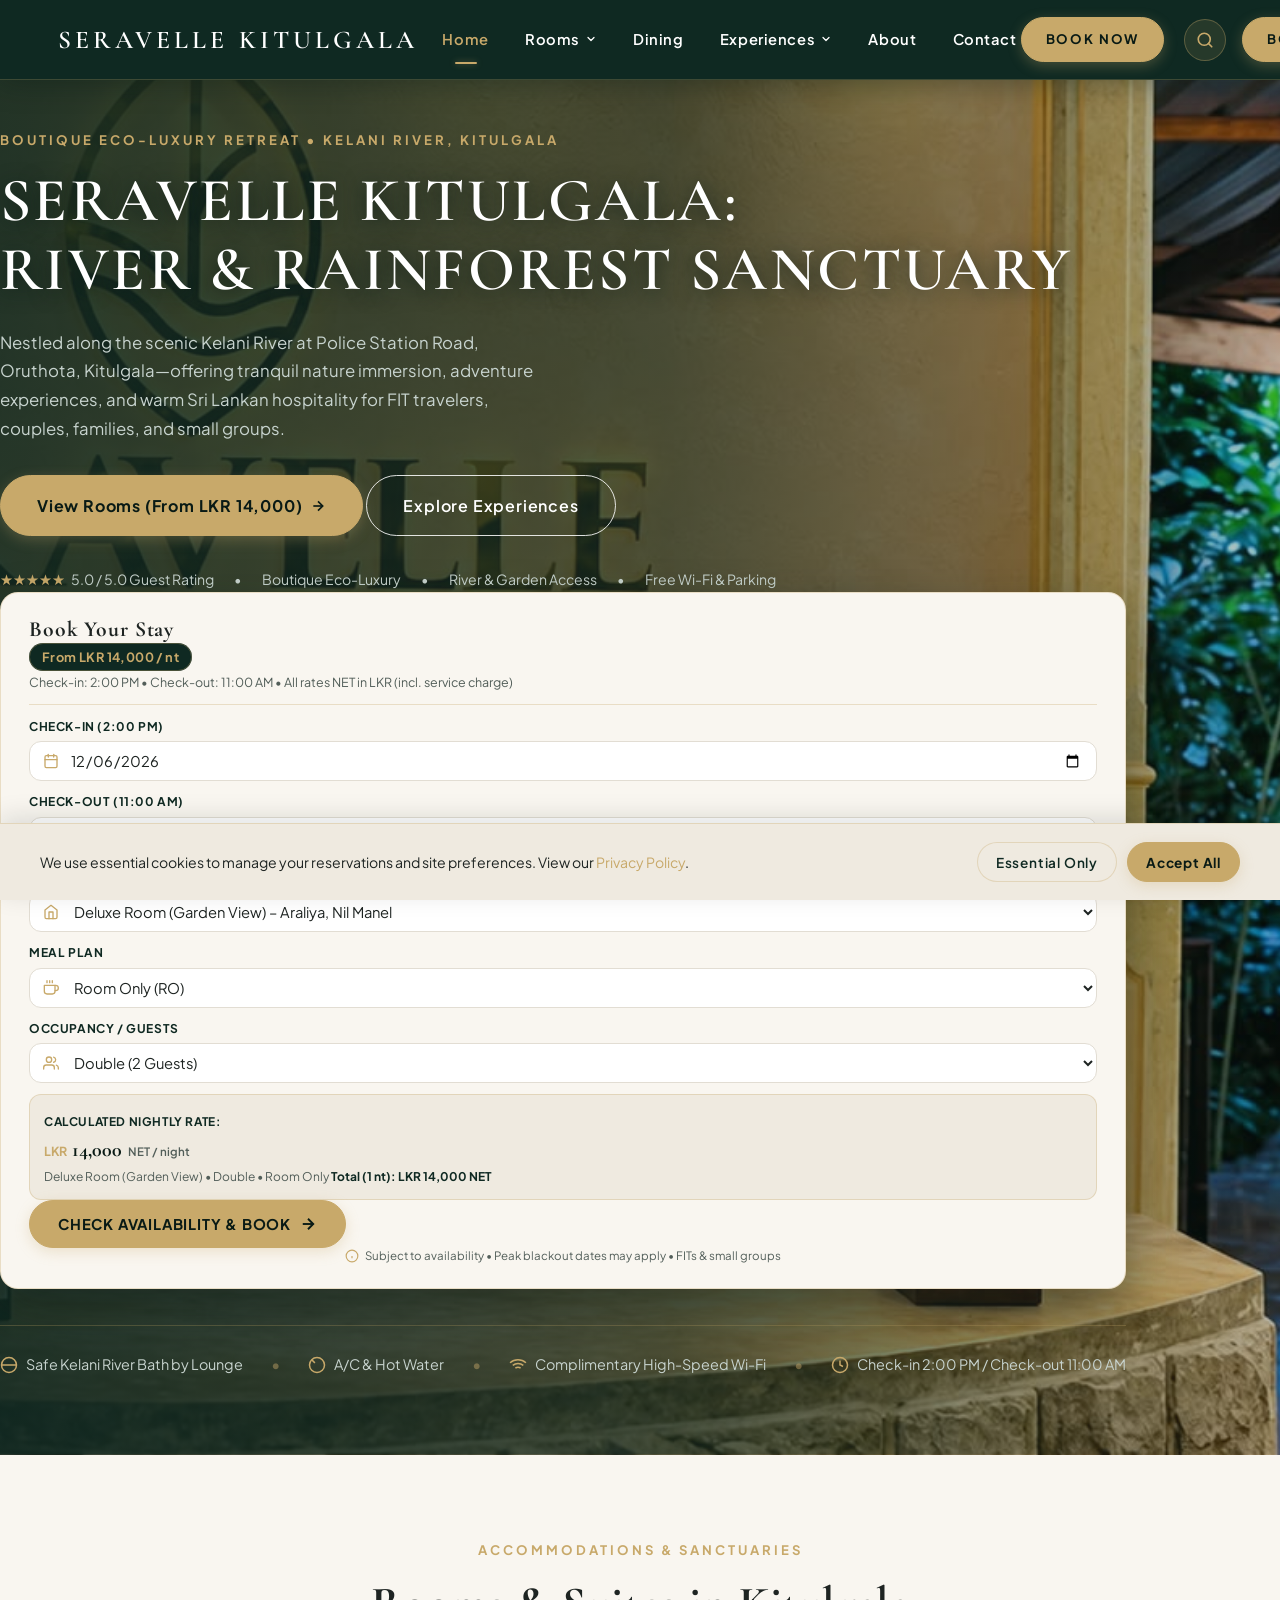
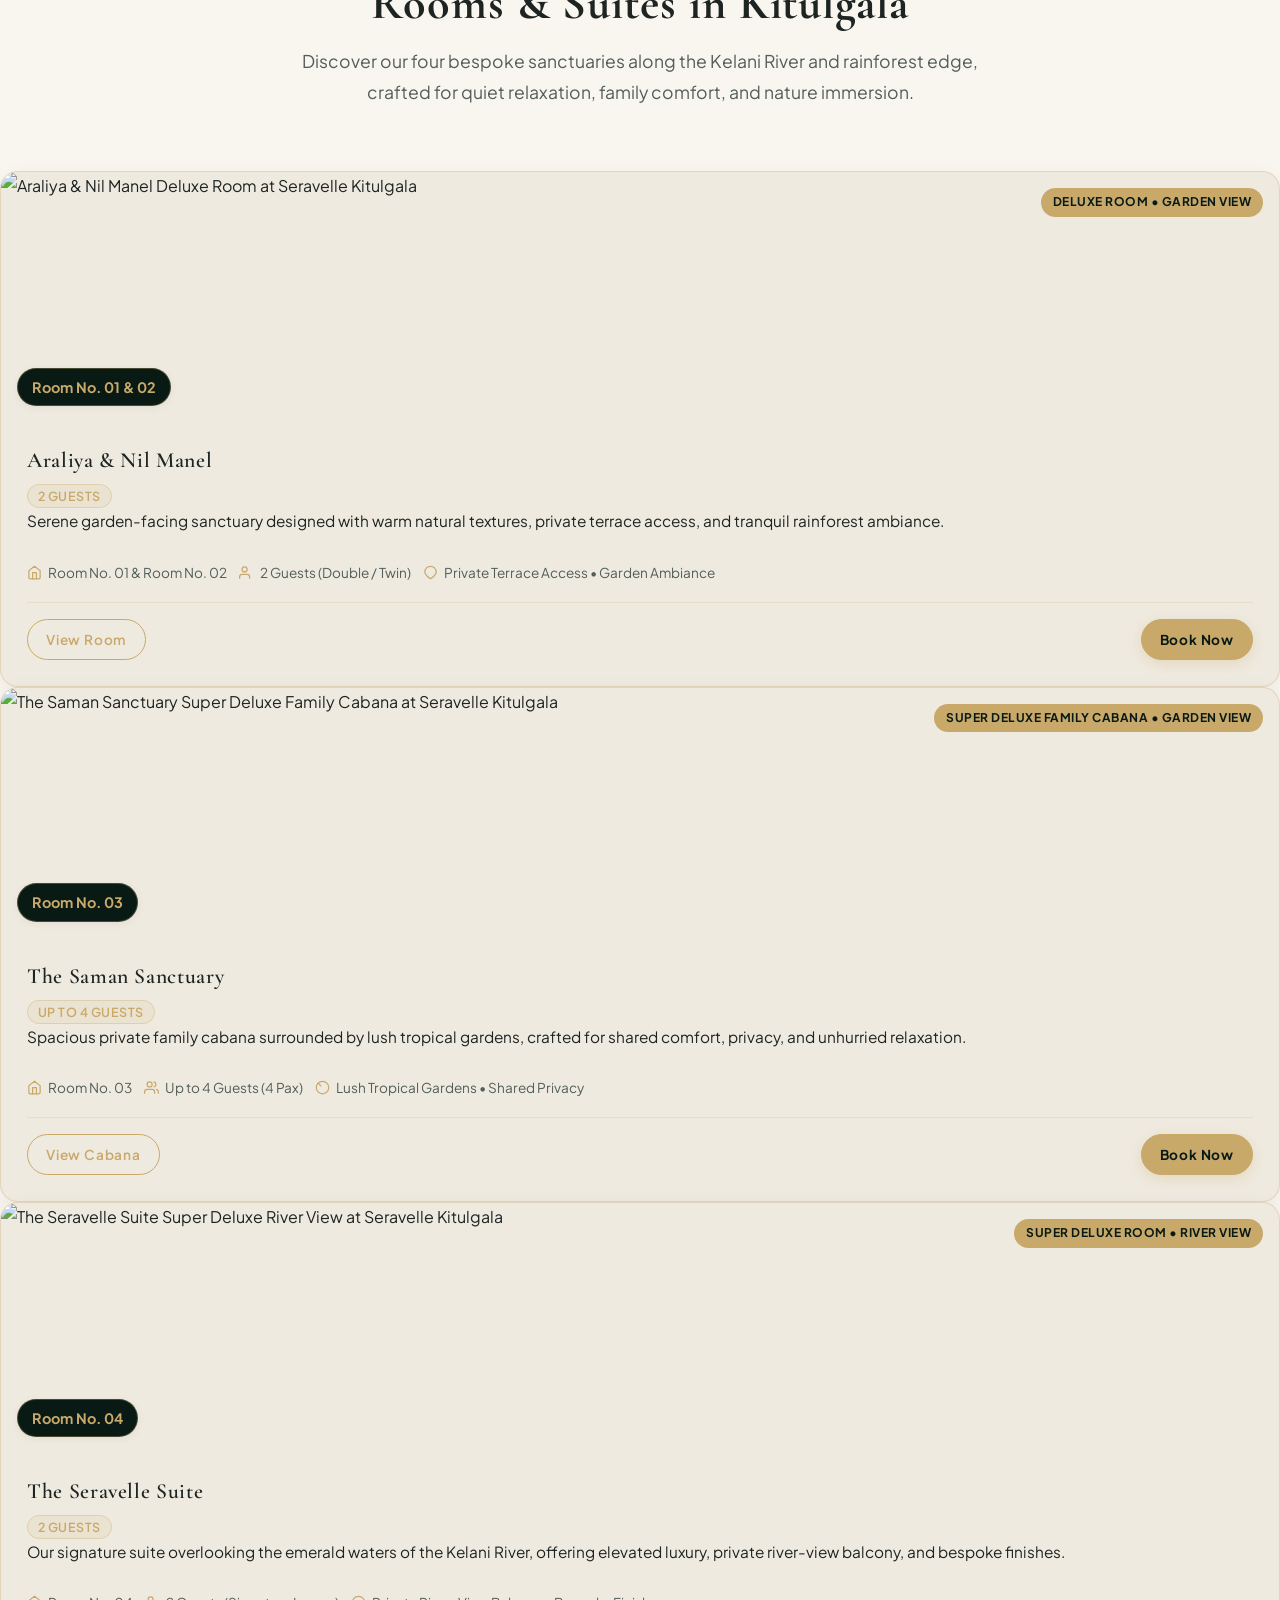
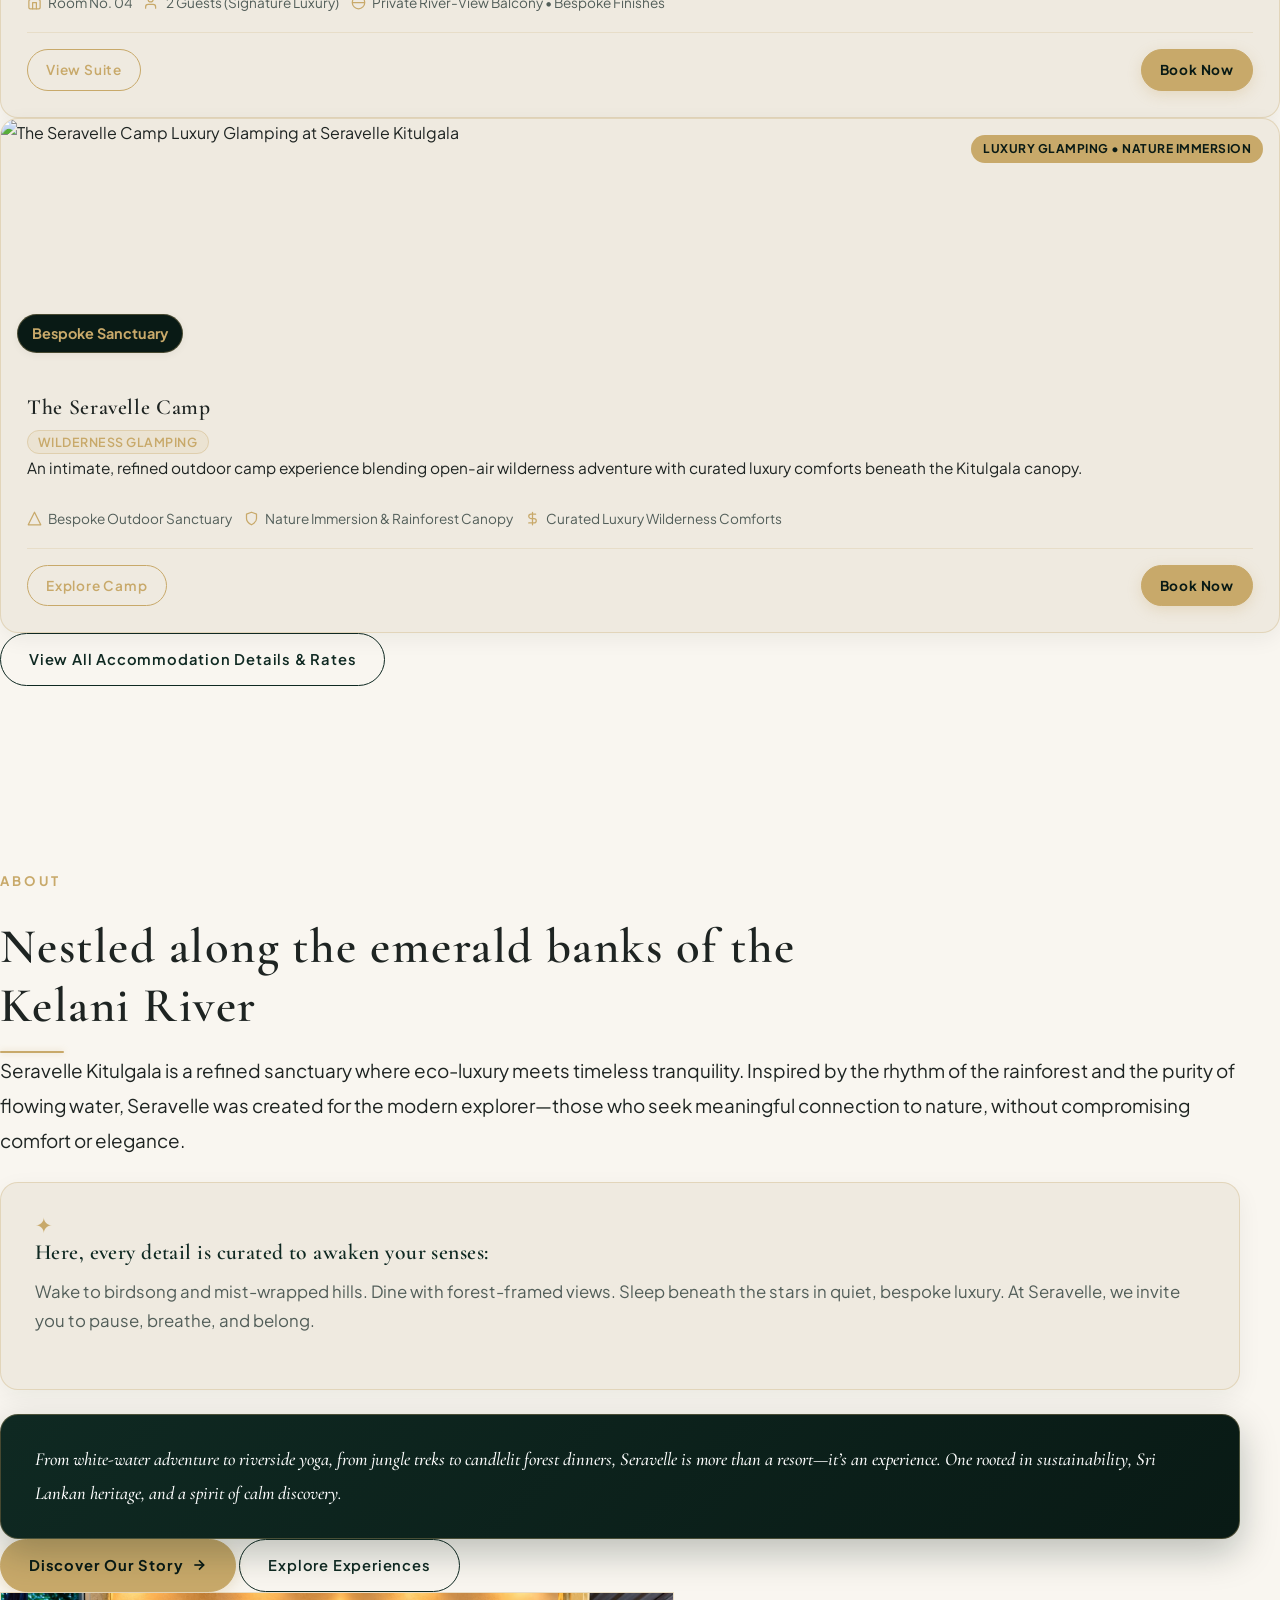
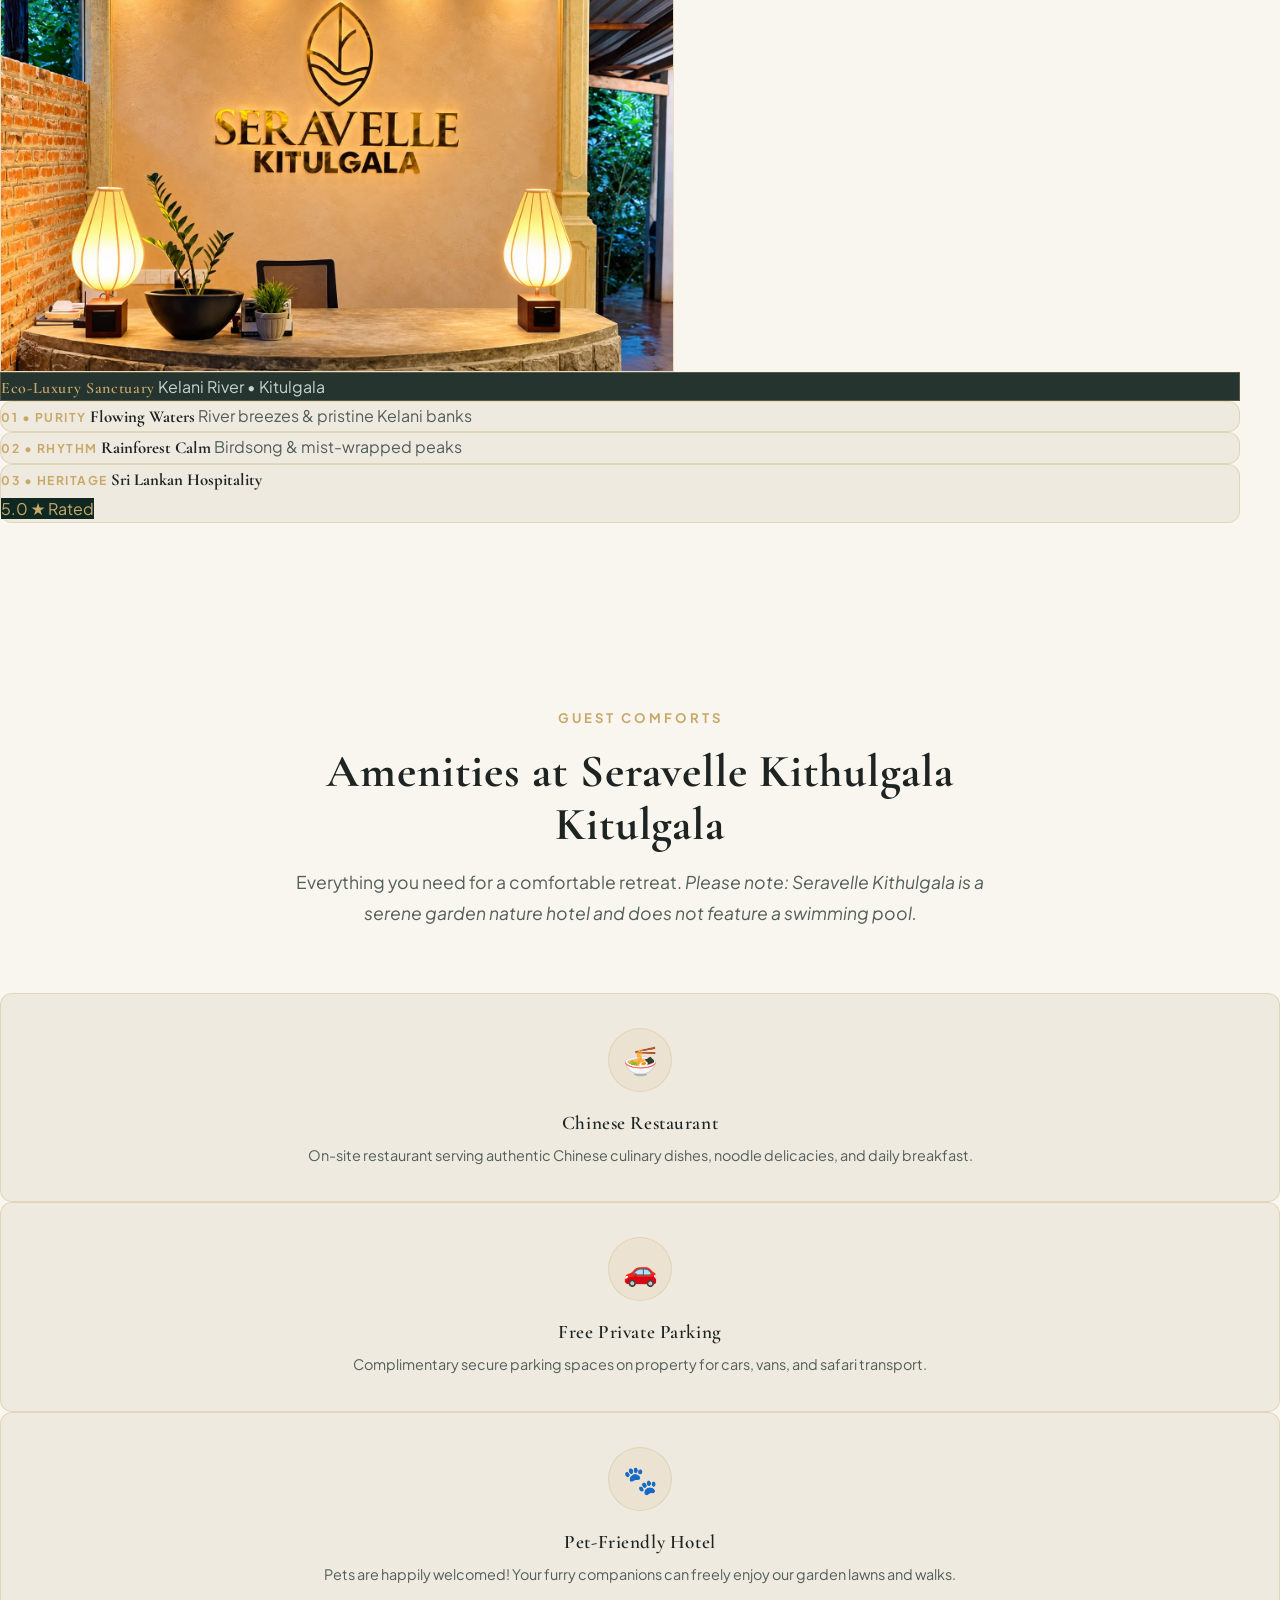
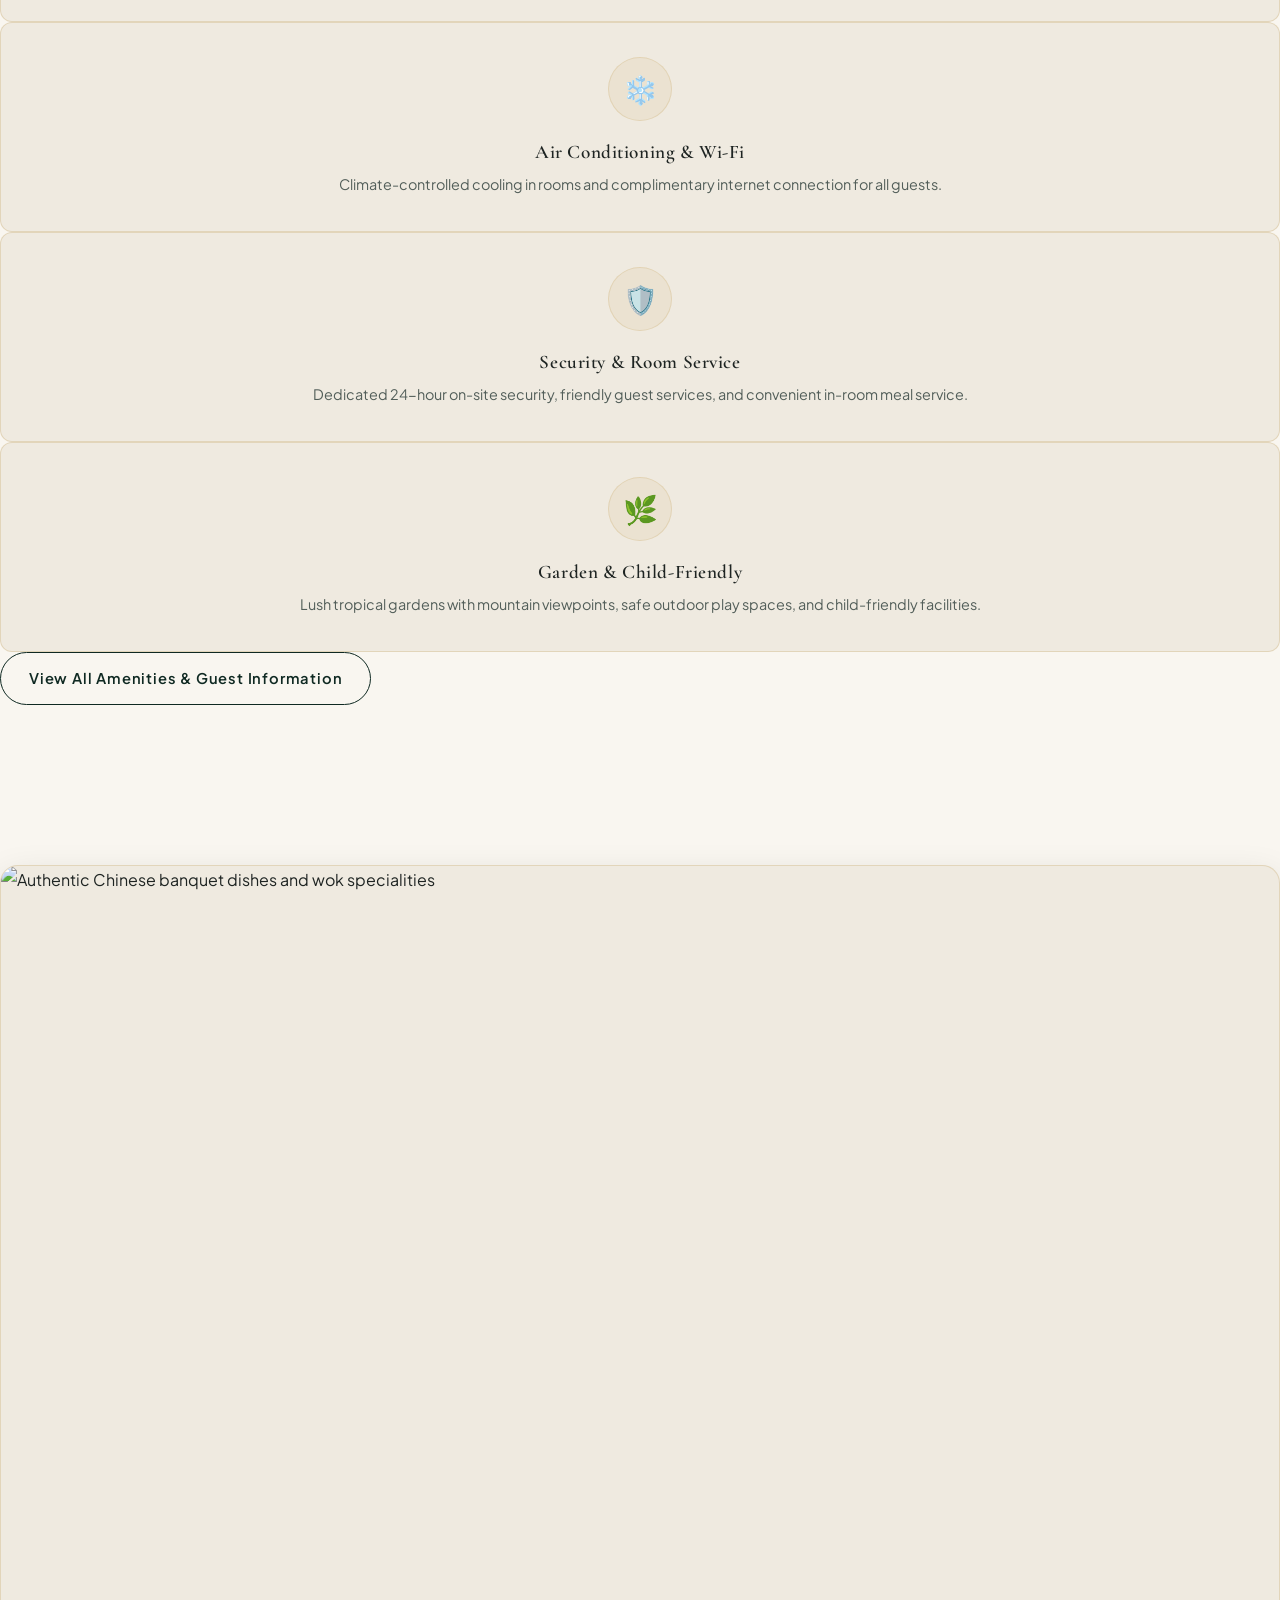
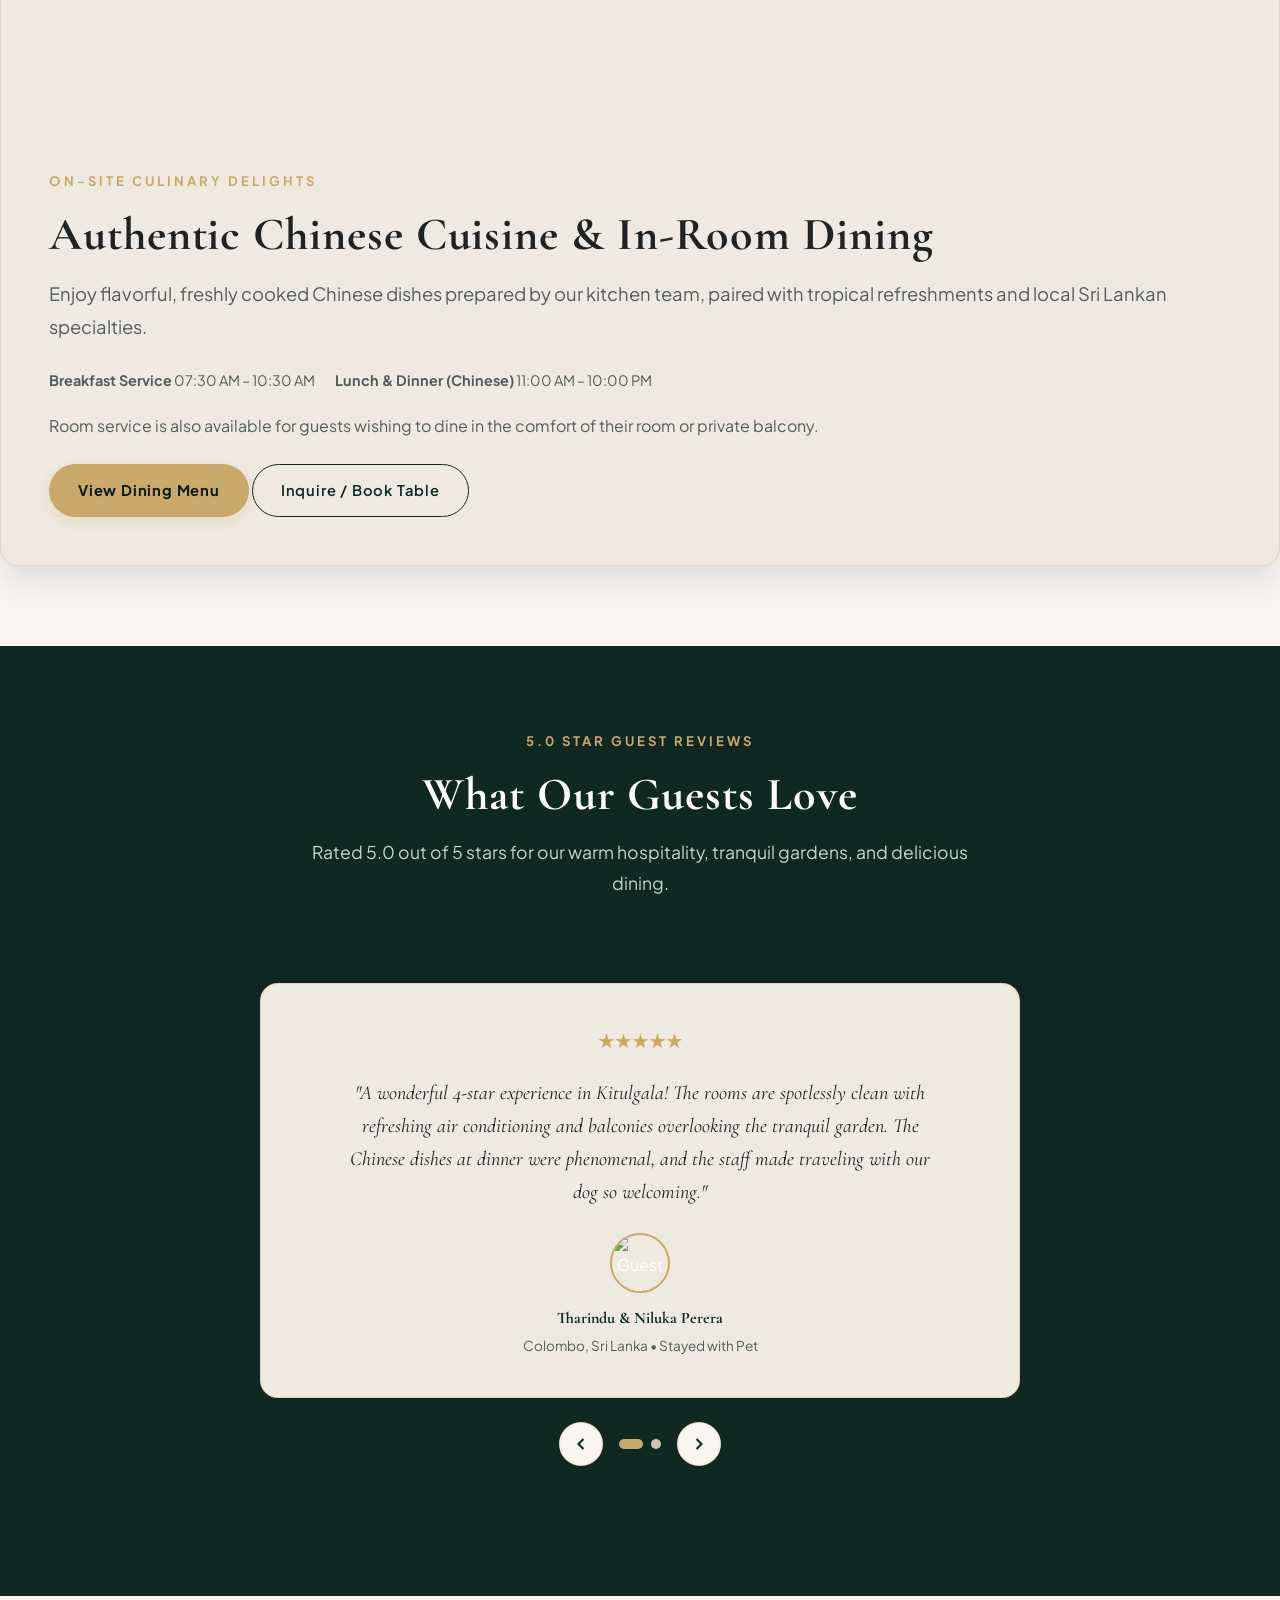
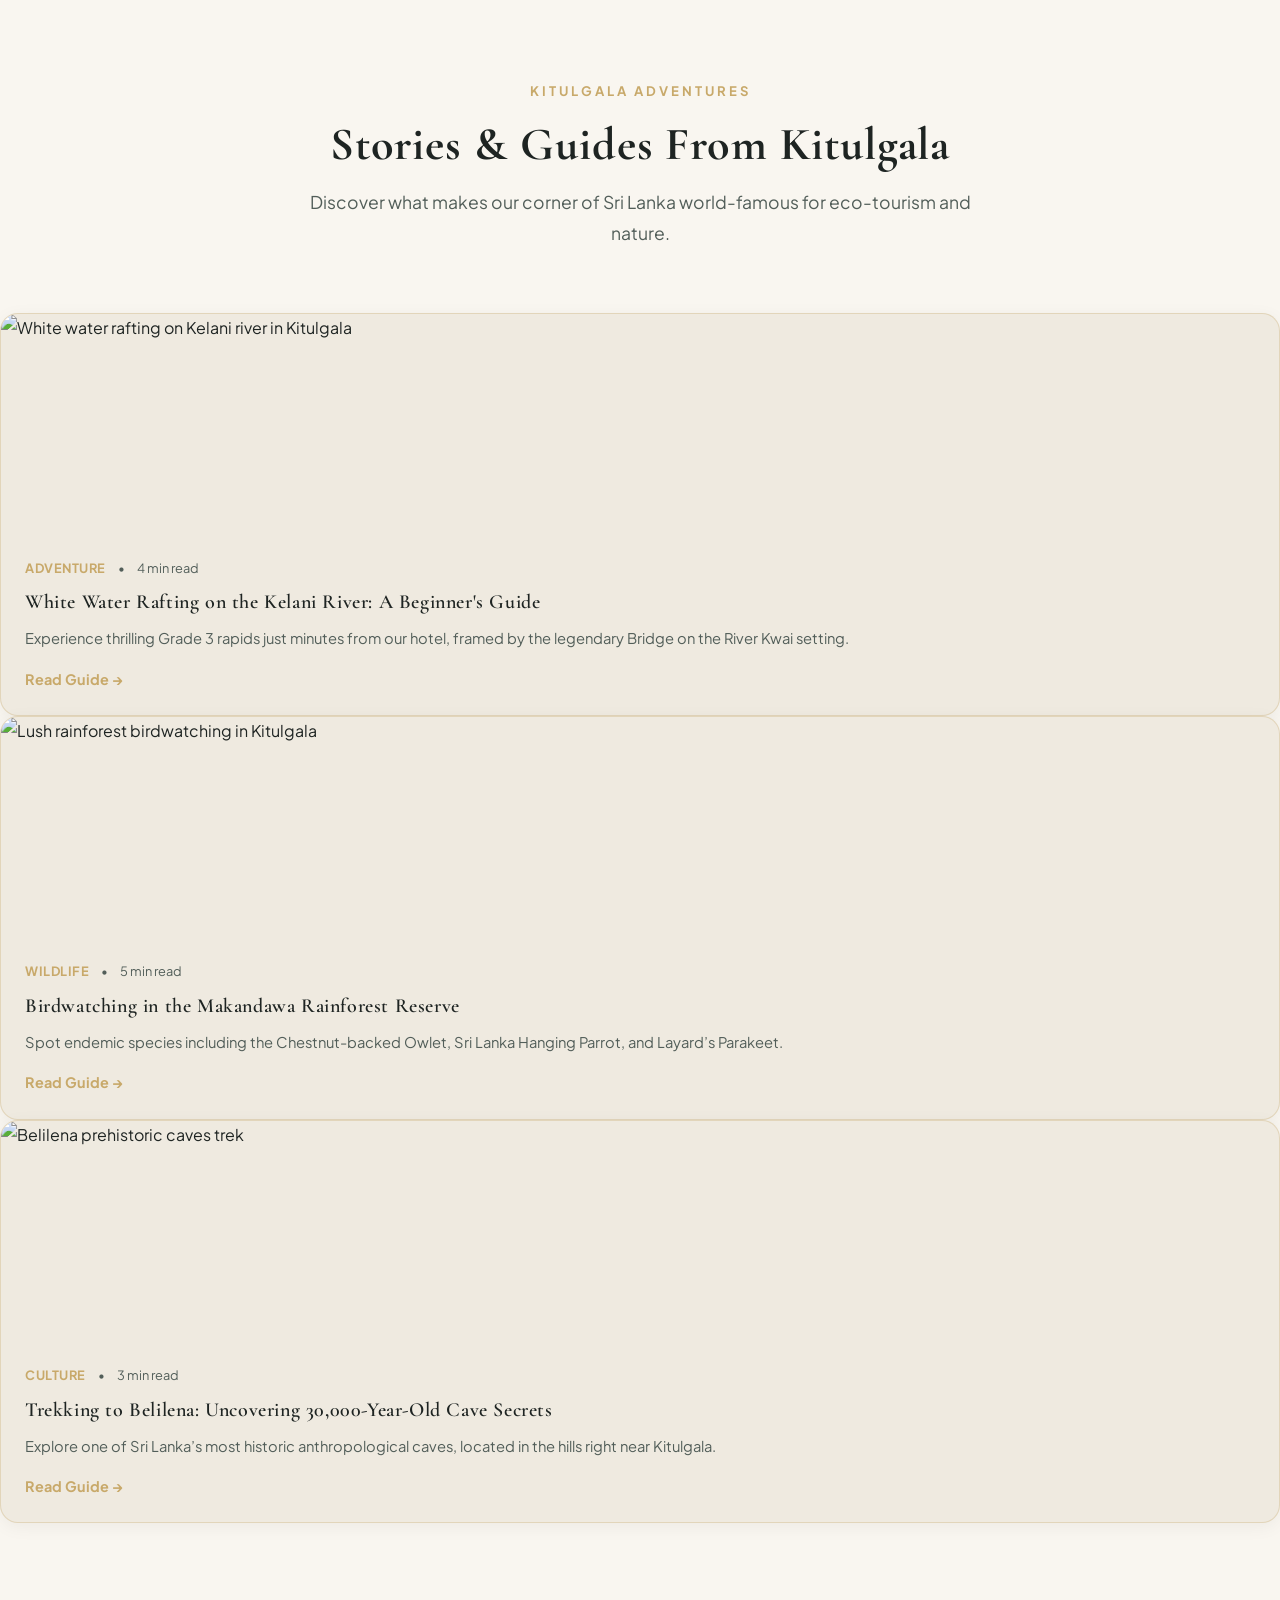
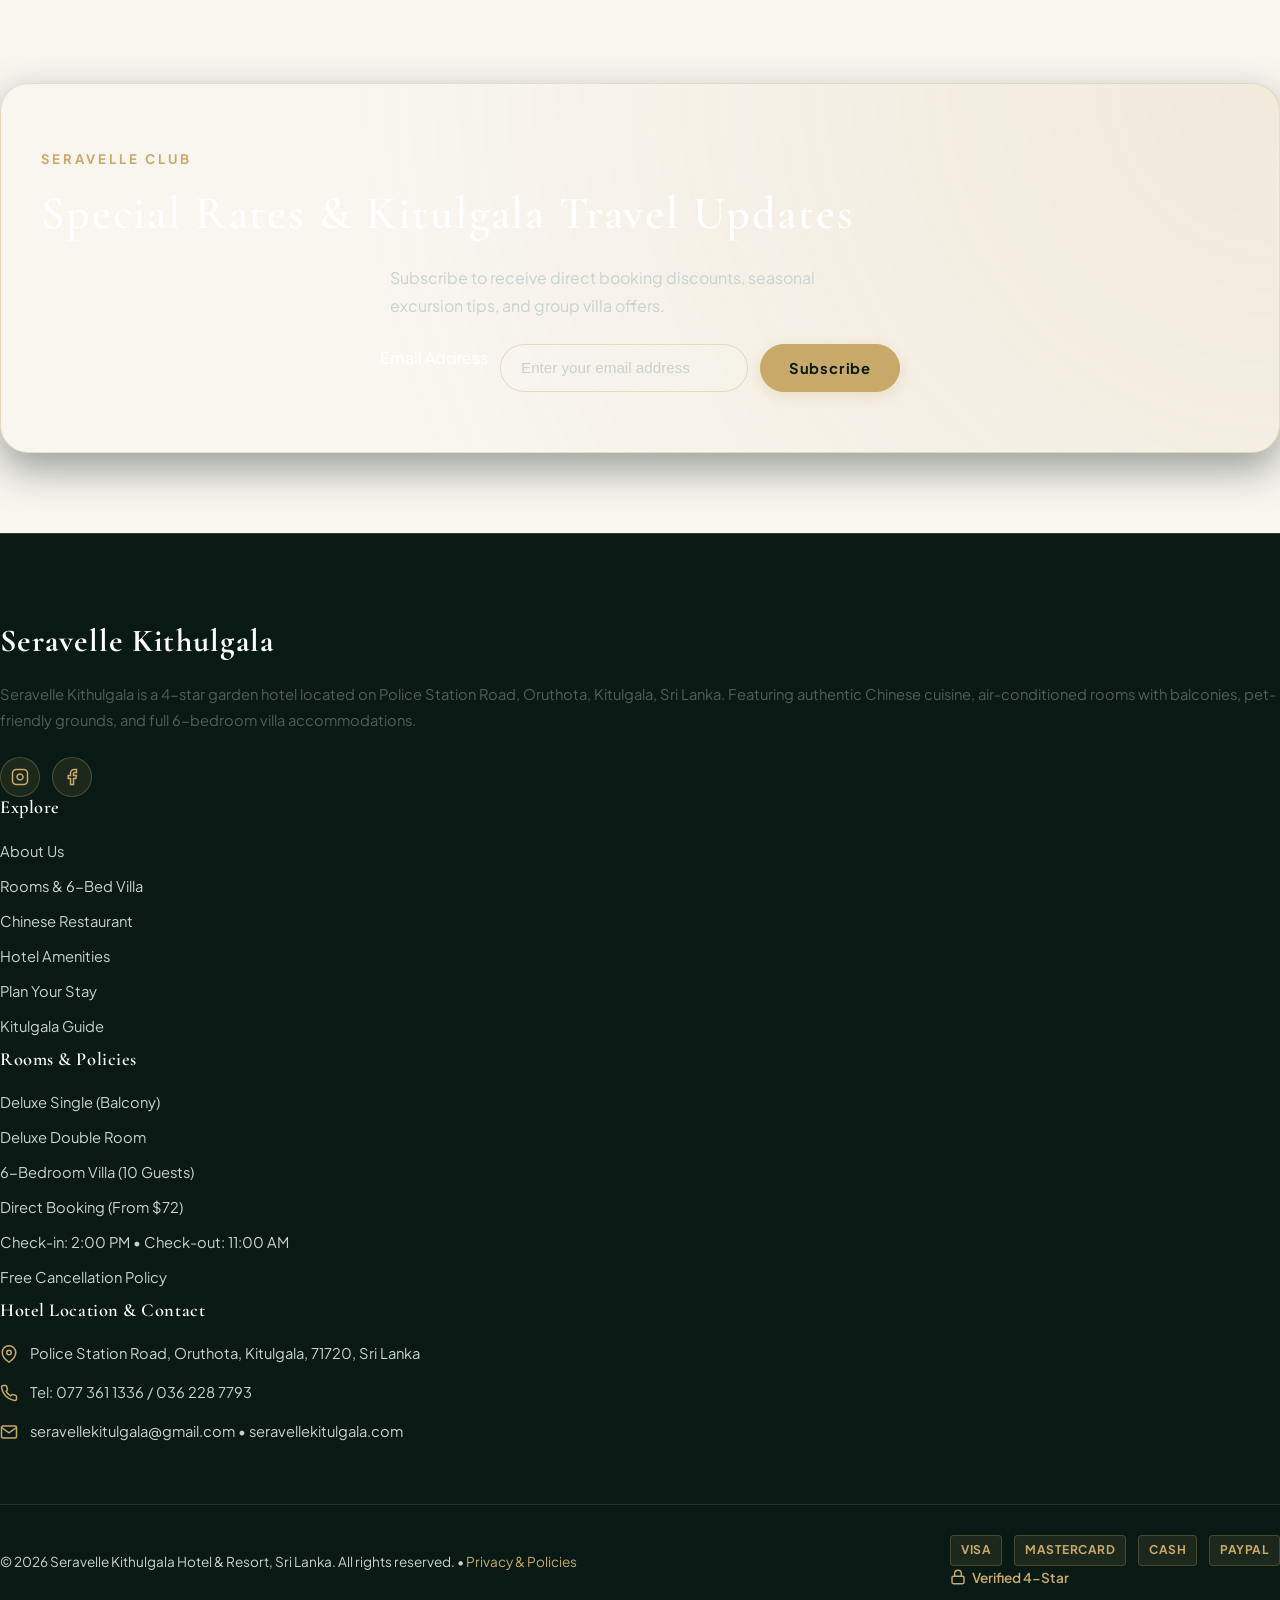
==== commit 93eb1200: "feat(hero): populate official Seravelle copy, directional scrim, dynamic LKR rates, and official pol" ====
--- a/index.html
+++ b/index.html
@@ -117,144 +117,213 @@
     <!-- HERO SECTION -->
     <section class="hero-section" aria-label="Welcome Hero">
       <div class="container">
-        <div class="row align-items-center">
+        <div class="row align-items-center g-4 g-xl-5">
           
-          <!-- Hero Headline & Description -->
+          <!-- Left Column: Hero Headline & Official Copy -->
           <div class="col-lg-7">
             <div class="hero-content">
-              <span class="kicker kicker-coral">4-STAR GARDEN HOTEL • KITULGALA, SRI LANKA</span>
+              <span class="kicker kicker-coral">BOUTIQUE ECO-LUXURY RETREAT • KELANI RIVER, KITULGALA</span>
               <h1 class="hero-headline">
-                SERAVELLE KITULGALA:<br>
-                RIVER &amp; RAINFOREST SANCTUARY
+                Seravelle Kitulgala:<br>
+                River &amp; Rainforest Sanctuary
               </h1>
               <p class="hero-subtext">
-                Located on Police Station Road, Oruthota, Kitulgala. Nestled amidst vibrant tropical gardens, offering authentic Chinese cuisine, air-conditioned rooms with private balconies, 6-bedroom villa capacity for up to 10 guests, and a pet-friendly retreat.
+                Nestled along the scenic Kelani River at Police Station Road, Oruthota, Kitulgala—offering tranquil nature immersion, adventure experiences, and warm Sri Lankan hospitality for FIT travelers, couples, families, and small groups.
               </p>
               
-              <div class="d-flex flex-wrap gap-3 align-items-center">
-                <a href="plan-your-stay.html" class="btn btn-coral btn-lg">
-                  Explore the guide
+              <div class="d-flex flex-wrap gap-3 align-items-center mb-4">
+                <a href="#featured-rooms" class="btn btn-coral btn-lg">
+                  View Rooms (From LKR 14,000)
                   <svg width="16" height="16" fill="none" stroke="currentColor" stroke-width="2.5" viewBox="0 0 24 24" aria-hidden="true">
                     <line x1="5" y1="12" x2="19" y2="12"></line>
                     <polyline points="12 5 19 12 12 19"></polyline>
                   </svg>
                 </a>
-                <a href="room.html" class="btn btn-outline-white btn-lg">View Rooms (From $72)</a>
+                <a href="plan-your-stay.html" class="btn btn-outline-white btn-lg">
+                  Explore Experiences
+                </a>
               </div>
 
               <!-- Trust Rating & Badges -->
               <div class="hero-badges">
                 <span>
                   <strong class="rating-stars">★★★★★</strong>
-                  5.0 / 5.0 Rating
+                  5.0 / 5.0 Guest Rating
                 </span>
                 <span>•</span>
-                <span>4-Star Garden Hotel</span>
+                <span>Boutique Eco-Luxury</span>
                 <span>•</span>
-                <span>Pets Allowed</span>
+                <span>River &amp; Garden Access</span>
                 <span>•</span>
-                <span>Free Private Parking</span>
-              </div>
-            </div>
-          </div>
-
-          <!-- Floating Booking Card (3 essential fields) -->
+                <span>Free Wi-Fi &amp; Parking</span>
+              </div>
+            </div>
+          </div>
+
+          <!-- Right Column: "Book Your Stay" Widget with Live LKR Rates -->
           <div class="col-lg-5">
             <div class="hero-booking-card" id="booking-widget">
               <div class="booking-card-header">
                 <div class="d-flex justify-content-between align-items-center mb-1">
                   <h2 class="booking-card-title">Book Your Stay</h2>
-                  <span class="badge bg-success text-white small px-2 py-1 rounded-pill">From $72.15/nt</span>
-                </div>
-                <p class="booking-card-subtitle">Check-in 1:00 PM • Check-out 12:00 PM • Free Cancellation</p>
+                  <span class="badge badge-rate-starting" id="hero-badge-rate">From LKR 14,000 / nt</span>
+                </div>
+                <p class="booking-card-subtitle">Check-in: 2:00 PM • Check-out: 11:00 AM • All rates NET in LKR (incl. service charge)</p>
               </div>
 
               <form id="hero-booking-form" novalidate>
-                <!-- 1. Check-in Date Picker -->
-                <div class="form-group-custom">
-                  <label for="hero-checkin" class="form-label-custom">Check-In Date (From 1:00 PM)</label>
+                <!-- Row 1: Check-in & Check-out Dates -->
+                <div class="row g-2 mb-2">
+                  <div class="col-6">
+                    <div class="form-group-custom mb-0">
+                      <label for="hero-checkin" class="form-label-custom">Check-In (2:00 PM)</label>
+                      <div class="input-with-icon">
+                        <svg class="input-icon" width="16" height="16" viewBox="0 0 24 24" fill="none" stroke="currentColor" stroke-width="2" stroke-linecap="round" stroke-linejoin="round" aria-hidden="true">
+                          <rect x="3" y="4" width="18" height="18" rx="2" ry="2"></rect>
+                          <line x1="16" y1="2" x2="16" y2="6"></line>
+                          <line x1="8" y1="2" x2="8" y2="6"></line>
+                          <line x1="3" y1="10" x2="21" y2="10"></line>
+                        </svg>
+                        <input type="date" id="hero-checkin" name="checkin" class="form-control-custom" required aria-required="true">
+                      </div>
+                    </div>
+                  </div>
+                  <div class="col-6">
+                    <div class="form-group-custom mb-0">
+                      <label for="hero-checkout" class="form-label-custom">Check-Out (11:00 AM)</label>
+                      <div class="input-with-icon">
+                        <svg class="input-icon" width="16" height="16" viewBox="0 0 24 24" fill="none" stroke="currentColor" stroke-width="2" stroke-linecap="round" stroke-linejoin="round" aria-hidden="true">
+                          <rect x="3" y="4" width="18" height="18" rx="2" ry="2"></rect>
+                          <line x1="16" y1="2" x2="16" y2="6"></line>
+                          <line x1="8" y1="2" x2="8" y2="6"></line>
+                          <line x1="3" y1="10" x2="21" y2="10"></line>
+                        </svg>
+                        <input type="date" id="hero-checkout" name="checkout" class="form-control-custom" required aria-required="true">
+                      </div>
+                    </div>
+                  </div>
+                </div>
+
+                <!-- Row 2: Accommodation Selection -->
+                <div class="form-group-custom mb-2">
+                  <label for="hero-room" class="form-label-custom">Accommodation</label>
                   <div class="input-with-icon">
-                    <svg class="input-icon" width="17" height="17" viewBox="0 0 24 24" fill="none" stroke="currentColor" stroke-width="2" stroke-linecap="round" stroke-linejoin="round" aria-hidden="true">
-                      <rect x="3" y="4" width="18" height="18" rx="2" ry="2"></rect>
-                      <line x1="16" y1="2" x2="16" y2="6"></line>
-                      <line x1="8" y1="2" x2="8" y2="6"></line>
-                      <line x1="3" y1="10" x2="21" y2="10"></line>
-                    </svg>
-                    <input type="date" id="hero-checkin" name="checkin" class="form-control-custom" required aria-required="true">
-                  </div>
-                </div>
-
-                <!-- 2. Check-out Date Picker -->
-                <div class="form-group-custom">
-                  <label for="hero-checkout" class="form-label-custom">Check-Out Date (Until 12:00 PM)</label>
-                  <div class="input-with-icon">
-                    <svg class="input-icon" width="17" height="17" viewBox="0 0 24 24" fill="none" stroke="currentColor" stroke-width="2" stroke-linecap="round" stroke-linejoin="round" aria-hidden="true">
-                      <rect x="3" y="4" width="18" height="18" rx="2" ry="2"></rect>
-                      <line x1="16" y1="2" x2="16" y2="6"></line>
-                      <line x1="8" y1="2" x2="8" y2="6"></line>
-                      <line x1="3" y1="10" x2="21" y2="10"></line>
-                    </svg>
-                    <input type="date" id="hero-checkout" name="checkout" class="form-control-custom" required aria-required="true">
-                  </div>
-                </div>
-
-                <!-- 3. Accommodation Selector -->
-                <div class="form-group-custom">
-                  <label for="hero-room" class="form-label-custom">Select Accommodation</label>
-                  <div class="input-with-icon">
-                    <svg class="input-icon" width="17" height="17" viewBox="0 0 24 24" fill="none" stroke="currentColor" stroke-width="2" stroke-linecap="round" stroke-linejoin="round" aria-hidden="true">
+                    <svg class="input-icon" width="16" height="16" viewBox="0 0 24 24" fill="none" stroke="currentColor" stroke-width="2" stroke-linecap="round" stroke-linejoin="round" aria-hidden="true">
                       <path d="M3 9l9-7 9 7v11a2 2 0 0 1-2 2H5a2 2 0 0 1-2-2z"></path>
                       <polyline points="9 22 9 12 15 12 15 22"></polyline>
                     </svg>
                     <select id="hero-room" name="room" class="form-control-custom" aria-label="Select Accommodation">
-                      <option value="araliya-nil-manel">Araliya &amp; Nil Manel (Deluxe Garden View)</option>
-                      <option value="saman-sanctuary">The Saman Sanctuary (Super Deluxe Family Cabana - 4 Pax)</option>
-                      <option value="seravelle-suite">The Seravelle Suite (Super Deluxe River View)</option>
-                      <option value="seravelle-camp">The Seravelle Camp</option>
+                      <option value="deluxe-garden" selected>Deluxe Room (Garden View) – Araliya, Nil Manel</option>
+                      <option value="seravelle-suite">Super Deluxe Room (River View) – The Seravelle Suite</option>
+                      <option value="saman-sanctuary">The Saman Sanctuary (Super Deluxe Family Cabana)</option>
+                      <option value="seravelle-camp">The Seravelle Camp (Luxury Glamping)</option>
                     </select>
                   </div>
                 </div>
 
-                <!-- 4. Guests Selector -->
-                <div class="form-group-custom">
-                  <label for="hero-guests" class="form-label-custom">Guests</label>
-                  <div class="input-with-icon">
-                    <svg class="input-icon" width="17" height="17" viewBox="0 0 24 24" fill="none" stroke="currentColor" stroke-width="2" stroke-linecap="round" stroke-linejoin="round" aria-hidden="true">
-                      <path d="M17 21v-2a4 4 0 0 0-4-4H5a4 4 0 0 0-4 4v2"></path>
-                      <circle cx="9" cy="7" r="4"></circle>
-                      <path d="M23 21v-2a4 4 0 0 0-3-3.87"></path>
-                      <path d="M16 3.13a4 4 0 0 1 0 7.75"></path>
-                    </svg>
-                    <select id="hero-guests" name="guests" class="form-control-custom" aria-label="Select number of guests">
-                      <option value="1">1 Guest</option>
-                      <option value="2" selected>2 Guests (Double / Twin)</option>
-                      <option value="3">3 Guests</option>
-                      <option value="4">4 Guests (The Saman Sanctuary)</option>
-                    </select>
+                <!-- Row 3: Meal Plan & Occupancy / Guests -->
+                <div class="row g-2 mb-2">
+                  <div class="col-6">
+                    <div class="form-group-custom mb-0">
+                      <label for="hero-meal-plan" class="form-label-custom">Meal Plan</label>
+                      <div class="input-with-icon">
+                        <svg class="input-icon" width="16" height="16" viewBox="0 0 24 24" fill="none" stroke="currentColor" stroke-width="2" stroke-linecap="round" stroke-linejoin="round" aria-hidden="true">
+                          <path d="M18 8h1a4 4 0 0 1 0 8h-1"></path>
+                          <path d="M2 8h16v9a4 4 0 0 1-4 4H6a4 4 0 0 1-4-4V8z"></path>
+                          <line x1="6" y1="1" x2="6" y2="4"></line>
+                          <line x1="10" y1="1" x2="10" y2="4"></line>
+                          <line x1="14" y1="1" x2="14" y2="4"></line>
+                        </svg>
+                        <select id="hero-meal-plan" name="mealPlan" class="form-control-custom" aria-label="Select Meal Plan">
+                          <option value="RO" selected>Room Only (RO)</option>
+                          <option value="BB">Bed &amp; Breakfast (BB)</option>
+                          <option value="HB">Half Board (HB)</option>
+                          <option value="FB">Full Board (FB)</option>
+                        </select>
+                      </div>
+                    </div>
+                  </div>
+                  <div class="col-6">
+                    <div class="form-group-custom mb-0">
+                      <label for="hero-occupancy" class="form-label-custom">Occupancy / Guests</label>
+                      <div class="input-with-icon">
+                        <svg class="input-icon" width="16" height="16" viewBox="0 0 24 24" fill="none" stroke="currentColor" stroke-width="2" stroke-linecap="round" stroke-linejoin="round" aria-hidden="true">
+                          <path d="M17 21v-2a4 4 0 0 0-4-4H5a4 4 0 0 0-4 4v2"></path>
+                          <circle cx="9" cy="7" r="4"></circle>
+                          <path d="M23 21v-2a4 4 0 0 0-3-3.87"></path>
+                          <path d="M16 3.13a4 4 0 0 1 0 7.75"></path>
+                        </svg>
+                        <select id="hero-occupancy" name="occupancy" class="form-control-custom" aria-label="Select Occupancy">
+                          <option value="single">Single (1 Guest)</option>
+                          <option value="double" selected>Double (2 Guests)</option>
+                          <option value="triple">Triple (3 Guests)</option>
+                          <option value="local-guide">Local Guide (+Guide Rate)</option>
+                          <option value="foreign-guide">Foreign Guide (+Guide Rate)</option>
+                        </select>
+                      </div>
+                    </div>
+                  </div>
+                </div>
+
+                <!-- Live Dynamic Rate Calculator Card -->
+                <div class="live-rate-calculator-box mb-2" id="live-rate-display">
+                  <div class="d-flex justify-content-between align-items-baseline">
+                    <span class="rate-box-title">Calculated Nightly Rate:</span>
+                    <div class="rate-box-price">
+                      <span class="rate-box-currency">LKR</span>
+                      <strong class="rate-box-amount" id="live-rate-amount">14,000</strong>
+                      <span class="rate-box-net">NET / night</span>
+                    </div>
+                  </div>
+                  <div class="rate-box-subtext d-flex justify-content-between mt-1">
+                    <span id="live-rate-plan-label">Deluxe Room • Double • Room Only</span>
+                    <span class="rate-box-total" id="live-rate-stay-total"></span>
                   </div>
                 </div>
 
                 <!-- Submit Button -->
                 <button type="submit" class="btn btn-coral w-100 py-3 mt-1">
-                  SEARCH ROOMS
+                  <span>CHECK AVAILABILITY &amp; BOOK</span>
                   <svg width="18" height="18" fill="none" stroke="currentColor" stroke-width="2.5" viewBox="0 0 24 24" aria-hidden="true">
                     <line x1="5" y1="12" x2="19" y2="12"></line>
                     <polyline points="12 5 19 12 12 19"></polyline>
                   </svg>
                 </button>
 
-                <!-- Secure Lock Trust Indicator -->
-                <div class="booking-trust-note">
-                  <svg width="15" height="15" viewBox="0 0 24 24" fill="none" stroke="currentColor" stroke-width="2" stroke-linecap="round" stroke-linejoin="round" aria-hidden="true">
-                    <rect x="3" y="11" width="18" height="11" rx="2" ry="2"></rect>
-                    <path d="M7 11V7a5 5 0 0 1 10 0v4"></path>
+                <!-- Footer Policy Note inside Booking Card -->
+                <div class="booking-policy-footer mt-2">
+                  <svg width="14" height="14" viewBox="0 0 24 24" fill="none" stroke="currentColor" stroke-width="2" aria-hidden="true">
+                    <circle cx="12" cy="12" r="10"></circle><line x1="12" y1="16" x2="12" y2="12"></line><line x1="12" y1="8" x2="12.01" y2="8"></line>
                   </svg>
-                  <span>Free Cancellation Policy • Instant Confirmation</span>
+                  <span>Subject to availability • Peak blackout dates may apply • FITs &amp; small groups</span>
                 </div>
               </form>
             </div>
           </div>
 
+        </div>
+
+        <!-- Bottom Quick-Highlight Strip -->
+        <div class="hero-highlight-strip">
+          <div class="highlight-item">
+            <svg width="18" height="18" viewBox="0 0 24 24" fill="none" stroke="currentColor" stroke-width="2"><path d="M2 12h20M2 12a10 10 0 0 1 10-10 10 10 0 0 1 10 10M2 12a10 10 0 0 0 10 10 10 10 0 0 0 10-10"></path></svg>
+            <span>Safe Kelani River Bath by Lounge</span>
+          </div>
+          <span class="highlight-divider">•</span>
+          <div class="highlight-item">
+            <svg width="18" height="18" viewBox="0 0 24 24" fill="none" stroke="currentColor" stroke-width="2"><circle cx="12" cy="12" r="10"></circle><path d="m4.93 4.93 4.24 4.24"></path></svg>
+            <span>A/C &amp; Hot Water</span>
+          </div>
+          <span class="highlight-divider">•</span>
+          <div class="highlight-item">
+            <svg width="18" height="18" viewBox="0 0 24 24" fill="none" stroke="currentColor" stroke-width="2"><path d="M5 12.55a11 11 0 0 1 14.08 0"></path><path d="M1.42 9a16 16 0 0 1 21.16 0"></path><path d="M8.53 16.11a6 6 0 0 1 6.95 0"></path><line x1="12" y1="20" x2="12.01" y2="20"></line></svg>
+            <span>Complimentary High-Speed Wi-Fi</span>
+          </div>
+          <span class="highlight-divider">•</span>
+          <div class="highlight-item">
+            <svg width="18" height="18" viewBox="0 0 24 24" fill="none" stroke="currentColor" stroke-width="2"><circle cx="12" cy="12" r="10"></circle><polyline points="12 6 12 12 16 14"></polyline></svg>
+            <span>Check-in 2:00 PM / Check-out 11:00 AM</span>
+          </div>
         </div>
       </div>
     </section>
@@ -639,7 +708,7 @@
                   </div>
                   <div>
                     <strong class="d-block text-navy">Lunch & Dinner (Chinese)</strong>
-                    <span>12:00 PM – 10:00 PM</span>
+                    <span>11:00 AM – 10:00 PM</span>
                   </div>
                 </div>
                 <p class="small text-muted">Room service is also available for guests wishing to dine in the comfort of their room or private balcony.</p>
@@ -851,7 +920,7 @@
             <li><a href="room-premier-suite.html">Deluxe Double Room</a></li>
             <li><a href="room-family.html">6-Bedroom Villa (10 Guests)</a></li>
             <li><a href="booking.html">Direct Booking (From $72)</a></li>
-            <li><a href="privacy-policy.html#policies">Check-in 1 PM • Check-out 12 PM</a></li>
+            <li><a href="privacy-policy.html#policies">Check-in: 2:00 PM • Check-out: 11:00 AM</a></li>
             <li><a href="privacy-policy.html">Free Cancellation Policy</a></li>
           </ul>
         </div>
@@ -865,11 +934,11 @@
           </div>
           <div class="footer-contact-item">
             <svg width="18" height="18" viewBox="0 0 24 24" fill="none" stroke="currentColor" stroke-width="2" aria-hidden="true"><path d="M22 16.92v3a2 2 0 0 1-2.18 2 19.79 19.79 0 0 1-8.63-3.07 19.5 19.5 0 0 1-6-6 19.79 19.79 0 0 1-3.07-8.67A2 2 0 0 1 4.11 2h3a2 2 0 0 1 2 1.72 12.84 12.84 0 0 0 .7 2.81 2 2 0 0 1-.45 2.11L8.09 9.91a16 16 0 0 0 6 6l1.27-1.27a2 2 0 0 1 2.11-.45 12.84 12.84 0 0 0 2.81.7A2 2 0 0 1 22 16.92z"></path></svg>
-            <span>+94 (52) 228-SERA / +94 (77) 123-4567</span>
+            <span>Tel: 077 361 1336 / 036 228 7793</span>
           </div>
           <div class="footer-contact-item">
             <svg width="18" height="18" viewBox="0 0 24 24" fill="none" stroke="currentColor" stroke-width="2" aria-hidden="true"><path d="M4 4h16c1.1 0 2 .9 2 2v12c0 1.1-.9 2-2 2H4c-1.1 0-2-.9-2-2V6c0-1.1.9-2 2-2z"></path><polyline points="22,6 12,13 2,6"></polyline></svg>
-            <span>reservations@seravelle.com</span>
+            <span>seravellekitulgala@gmail.com • seravellekitulgala.com</span>
           </div>
         </div>
       </div>
@@ -901,7 +970,7 @@
   <div class="mobile-sticky-book-bar" aria-label="Quick Mobile Booking">
     <div class="mobile-sticky-price">
       <span class="mobile-sticky-price-label">Rates From</span>
-      <span class="mobile-sticky-price-value">$72.15 <small class="text-muted fw-normal">/ night</small></span>
+      <span class="mobile-sticky-price-value">LKR 14,000 <small class="text-muted fw-normal">/ nt</small></span>
     </div>
     <a href="booking.html" class="btn btn-coral btn-sm">Book Stay</a>
   </div>
--- a/css/style.css
+++ b/css/style.css
@@ -663,15 +663,16 @@
   min-height: 100vh;
   display: flex;
   align-items: center;
-  padding: 115px 0 65px;
+  padding: 125px 0 75px;
   background-color: var(--color-primary-dark);
   background-image: 
-    linear-gradient(90deg, rgba(9, 26, 21, 0.88) 0%, rgba(15, 41, 34, 0.68) 55%, rgba(9, 26, 21, 0.5) 100%),
+    linear-gradient(90deg, rgba(15, 41, 34, 0.90) 0%, rgba(15, 41, 34, 0.72) 52%, rgba(15, 41, 34, 0.25) 100%),
     url('../public/main.jpeg');
   background-size: cover;
-  background-position: right center;
+  background-position: 85% center;
   background-repeat: no-repeat;
   color: var(--color-text-on-dark);
+  overflow: hidden;
 }
 
 .hero-content {
@@ -812,6 +813,122 @@
 
 .form-control-custom.is-invalid ~ .invalid-feedback-custom {
   display: block;
+}
+
+
+/* Starting Rate Badge on Booking Card */
+.badge-rate-starting {
+  background: var(--color-primary-dark);
+  color: var(--color-accent-gold);
+  border: 1px solid var(--color-border-gold);
+  font-size: 0.8rem;
+  font-weight: 700;
+  padding: 5px 12px;
+  border-radius: var(--radius-pill);
+  letter-spacing: 0.4px;
+}
+
+/* Live Dynamic Rate Calculator Card inside Booking Widget */
+.live-rate-calculator-box {
+  background-color: var(--color-surface-cream);
+  border: 1px solid var(--color-border-gold);
+  border-radius: var(--radius-md);
+  padding: 11px 14px;
+  transition: all var(--transition-fast);
+}
+
+.live-rate-calculator-box.pulse {
+  animation: ratePulse 0.35s ease;
+}
+
+@keyframes ratePulse {
+  0% { transform: scale(1); }
+  50% { transform: scale(1.02); border-color: var(--color-accent-gold); box-shadow: 0 0 10px rgba(200, 169, 106, 0.25); }
+  100% { transform: scale(1); }
+}
+
+.rate-box-title {
+  font-size: 0.74rem;
+  font-weight: 700;
+  text-transform: uppercase;
+  letter-spacing: 0.6px;
+  color: var(--color-primary-dark);
+}
+
+.rate-box-currency {
+  font-size: 0.78rem;
+  font-weight: 700;
+  color: var(--color-accent-gold);
+  margin-right: 2px;
+}
+
+.rate-box-amount {
+  font-size: 1.25rem;
+  font-family: var(--font-serif);
+  font-weight: 700;
+  color: var(--color-depth-dark);
+}
+
+.rate-box-net {
+  font-size: 0.72rem;
+  font-weight: 600;
+  color: var(--color-muted-on-light);
+  margin-left: 3px;
+}
+
+.rate-box-subtext {
+  font-size: 0.75rem;
+  color: var(--color-muted-on-light);
+}
+
+.rate-box-total {
+  font-weight: 700;
+  color: var(--color-primary-dark);
+}
+
+.booking-policy-footer {
+  display: flex;
+  align-items: center;
+  justify-content: center;
+  gap: 6px;
+  font-size: 0.72rem;
+  color: var(--color-muted-on-light);
+  text-align: center;
+  line-height: 1.4;
+}
+
+.booking-policy-footer svg {
+  color: var(--color-accent-gold);
+  flex-shrink: 0;
+}
+
+/* Bottom Quick-Highlight Strip */
+.hero-highlight-strip {
+  display: flex;
+  align-items: center;
+  flex-wrap: wrap;
+  gap: 16px 28px;
+  border-top: 1px solid rgba(200, 169, 106, 0.28);
+  padding-top: 24px;
+  margin-top: 36px;
+  font-size: 0.9rem;
+  color: var(--color-muted-on-dark);
+}
+
+.highlight-item {
+  display: flex;
+  align-items: center;
+  gap: 8px;
+}
+
+.highlight-item svg {
+  color: var(--color-accent-gold);
+  flex-shrink: 0;
+}
+
+.highlight-divider {
+  color: rgba(200, 169, 106, 0.45);
+  font-size: 1.1rem;
 }
 
 .booking-trust-note {
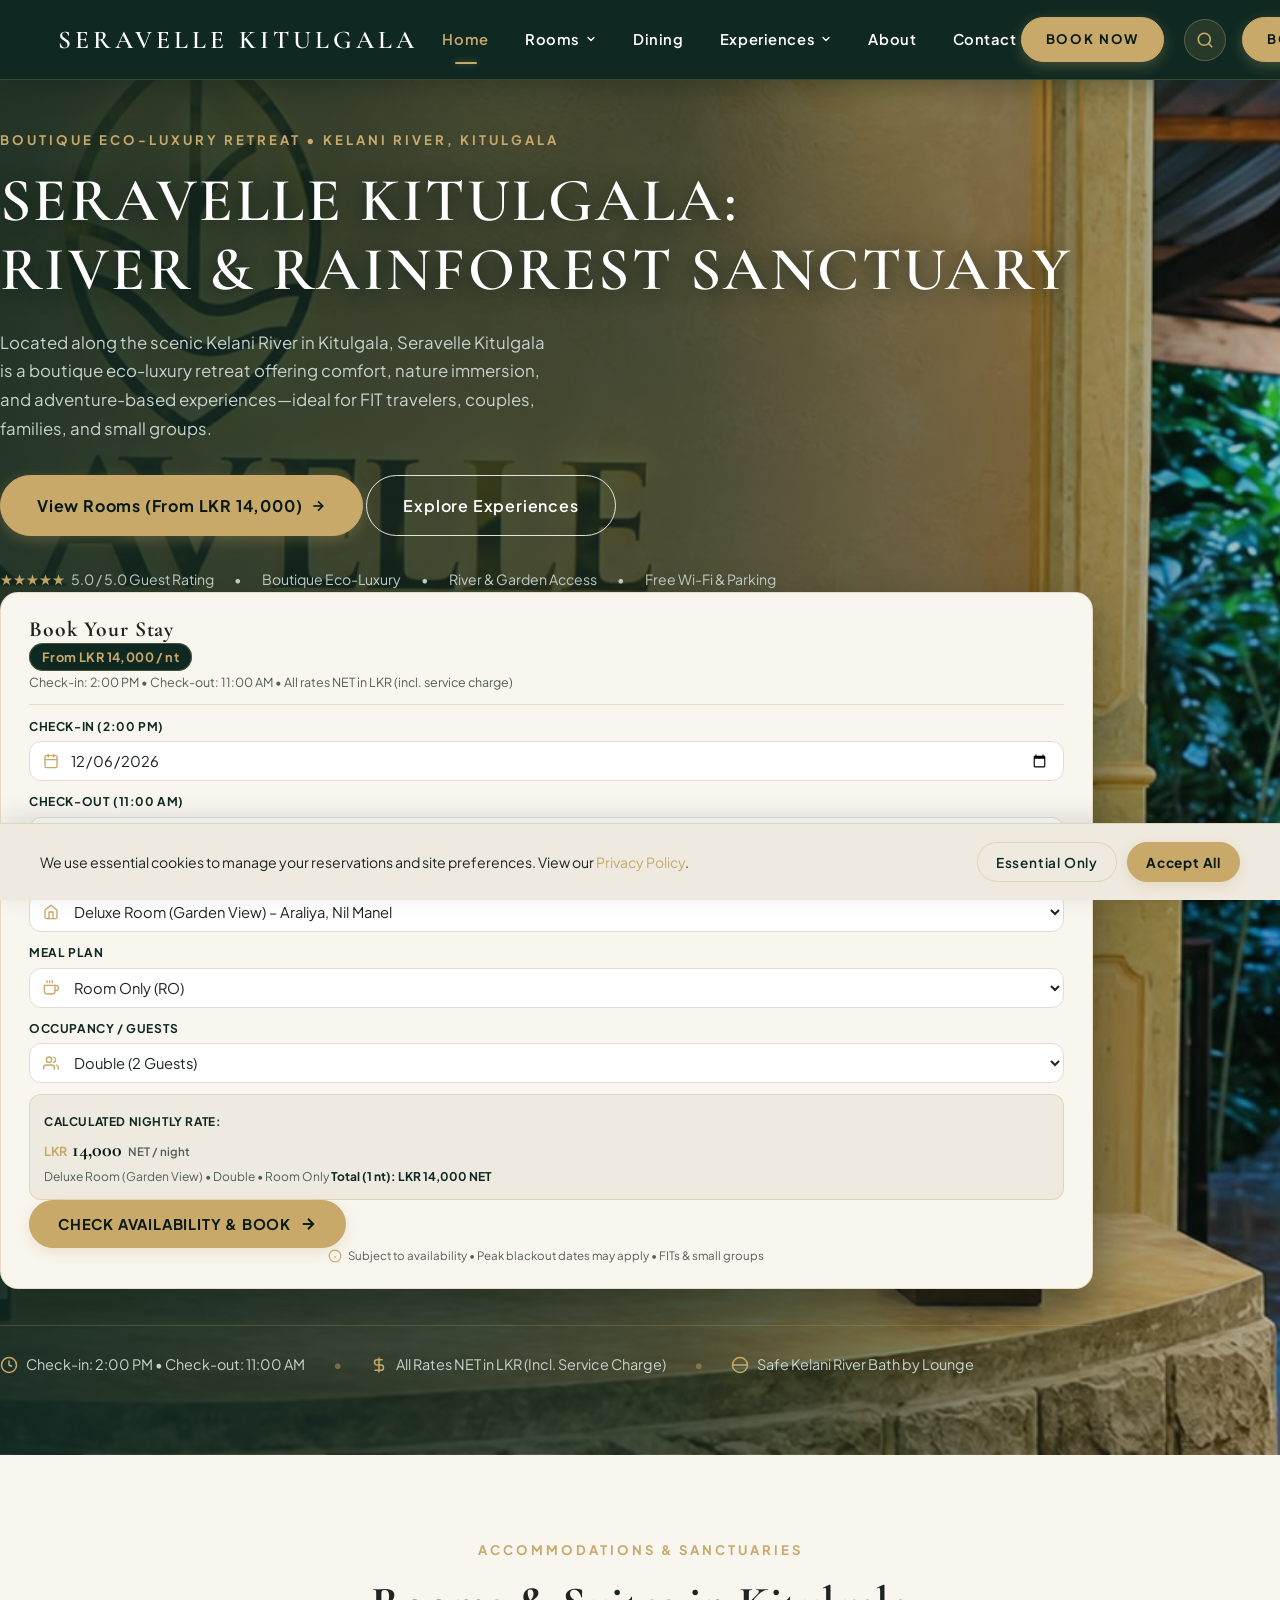
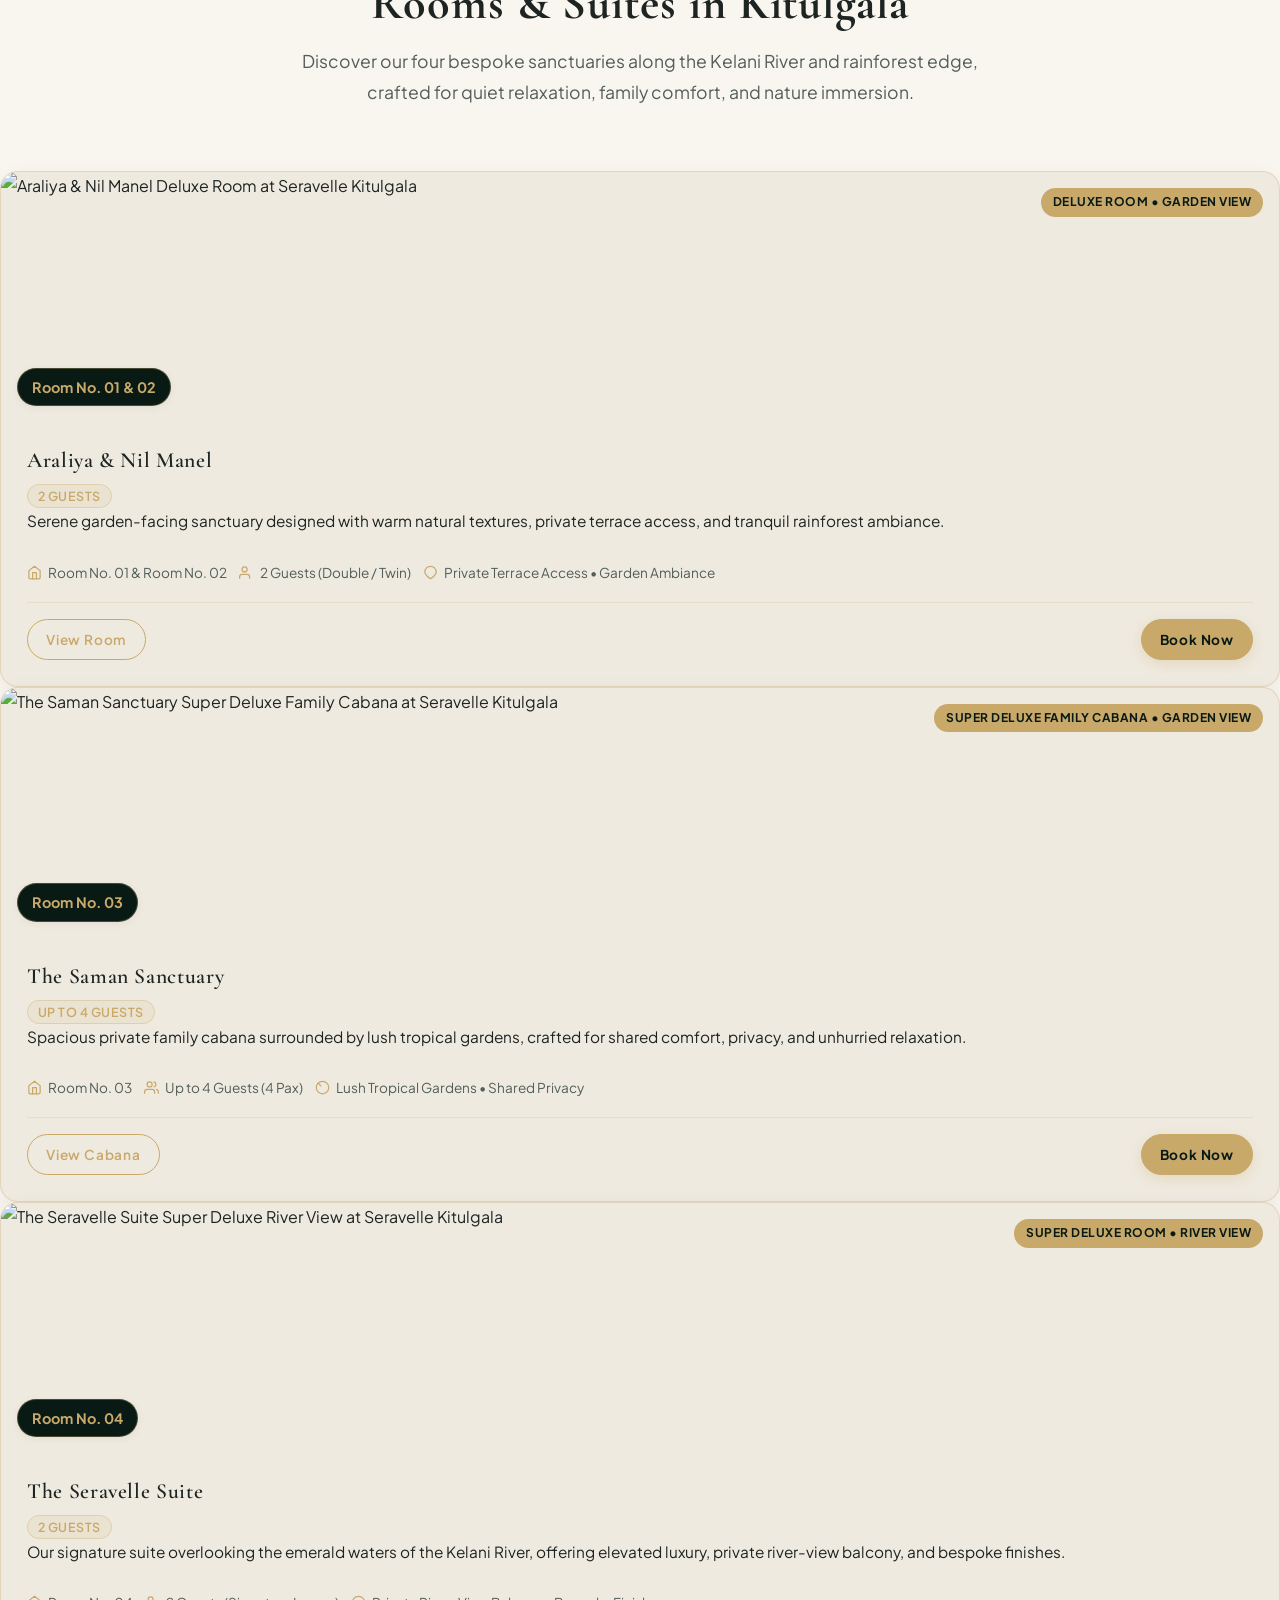
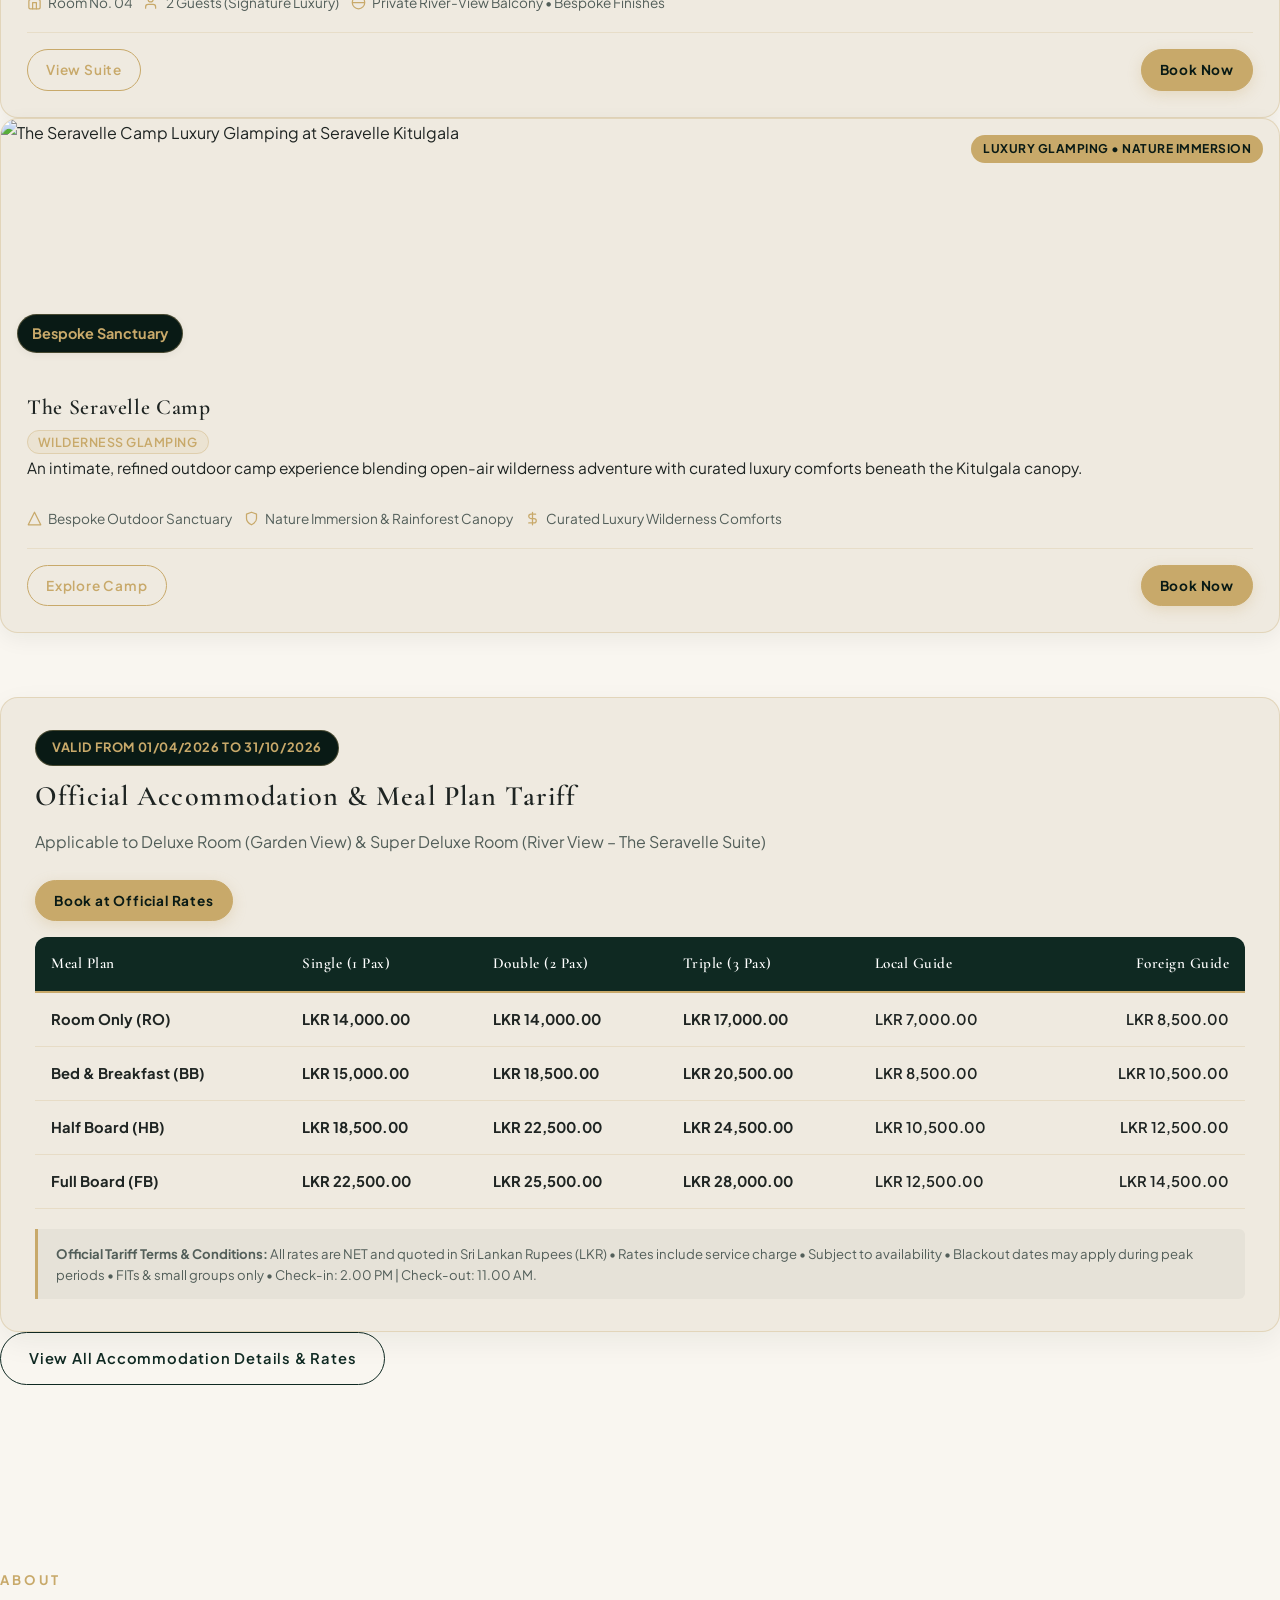
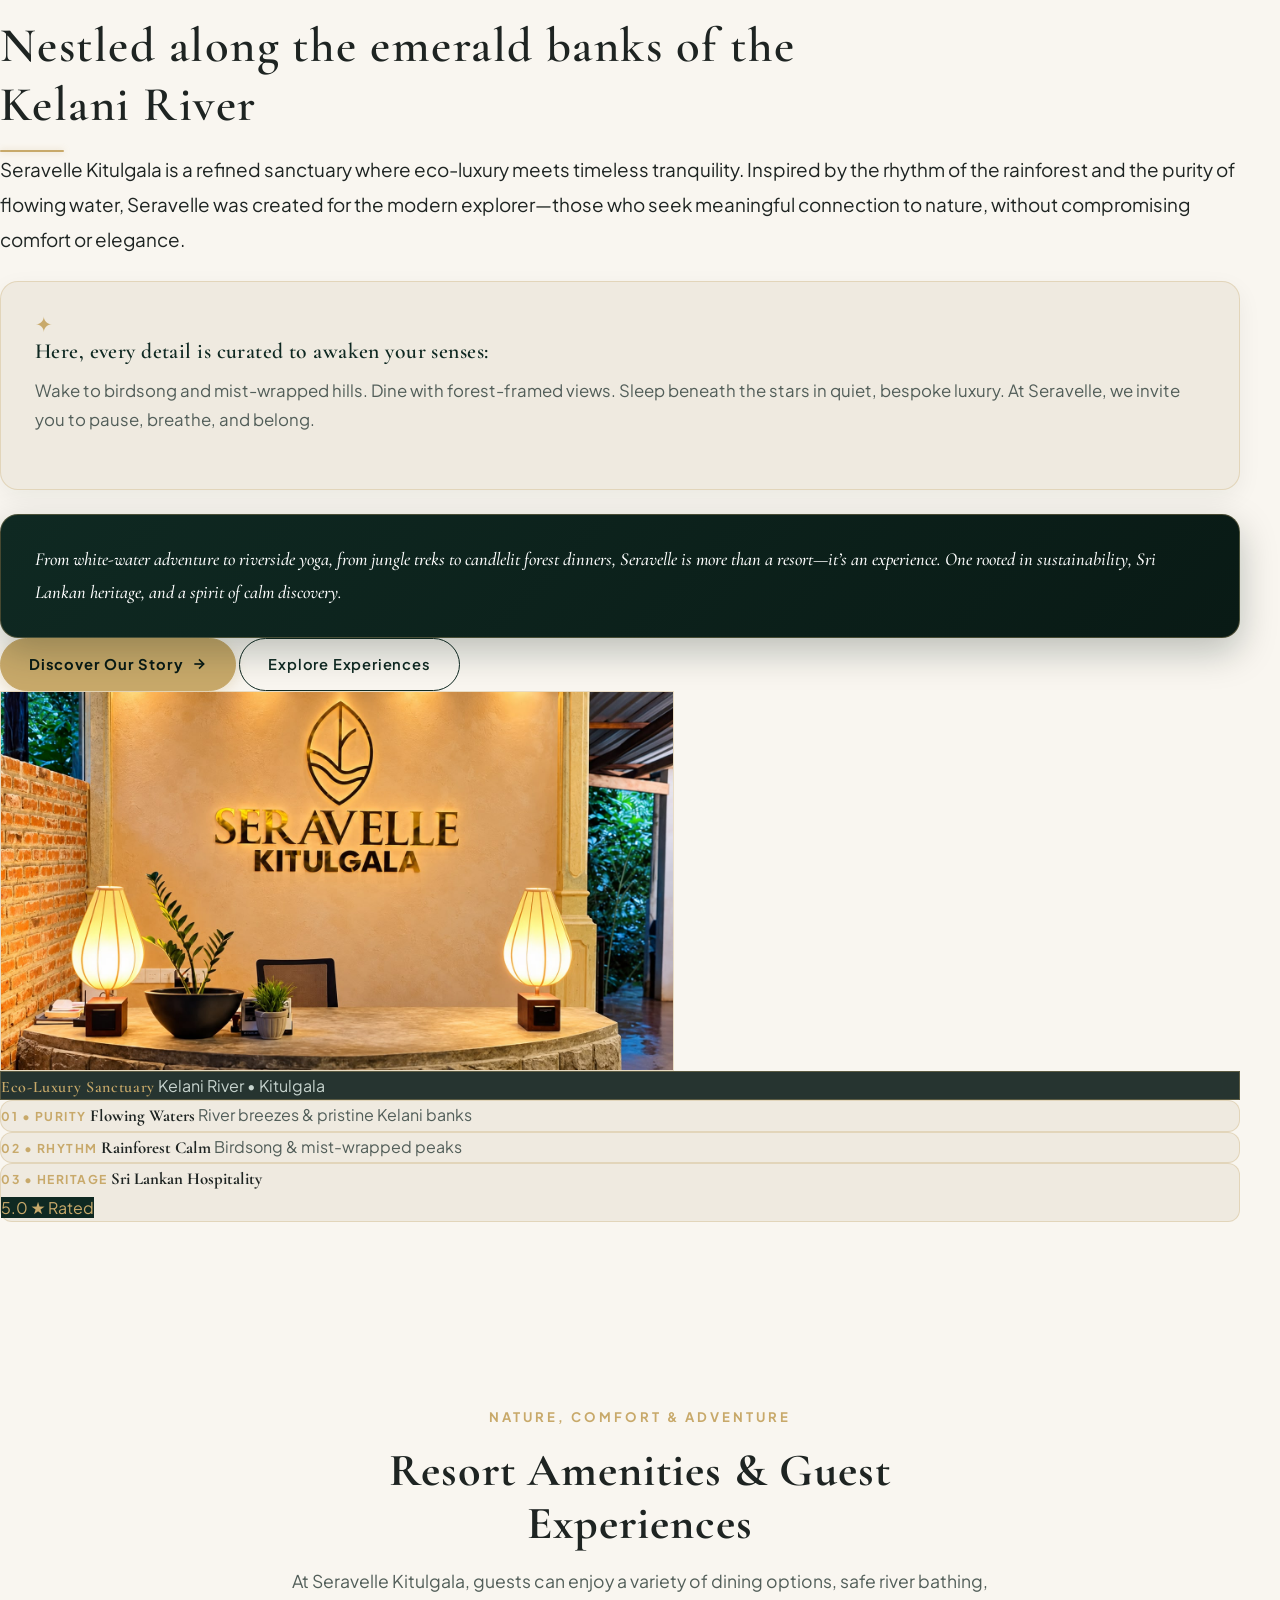
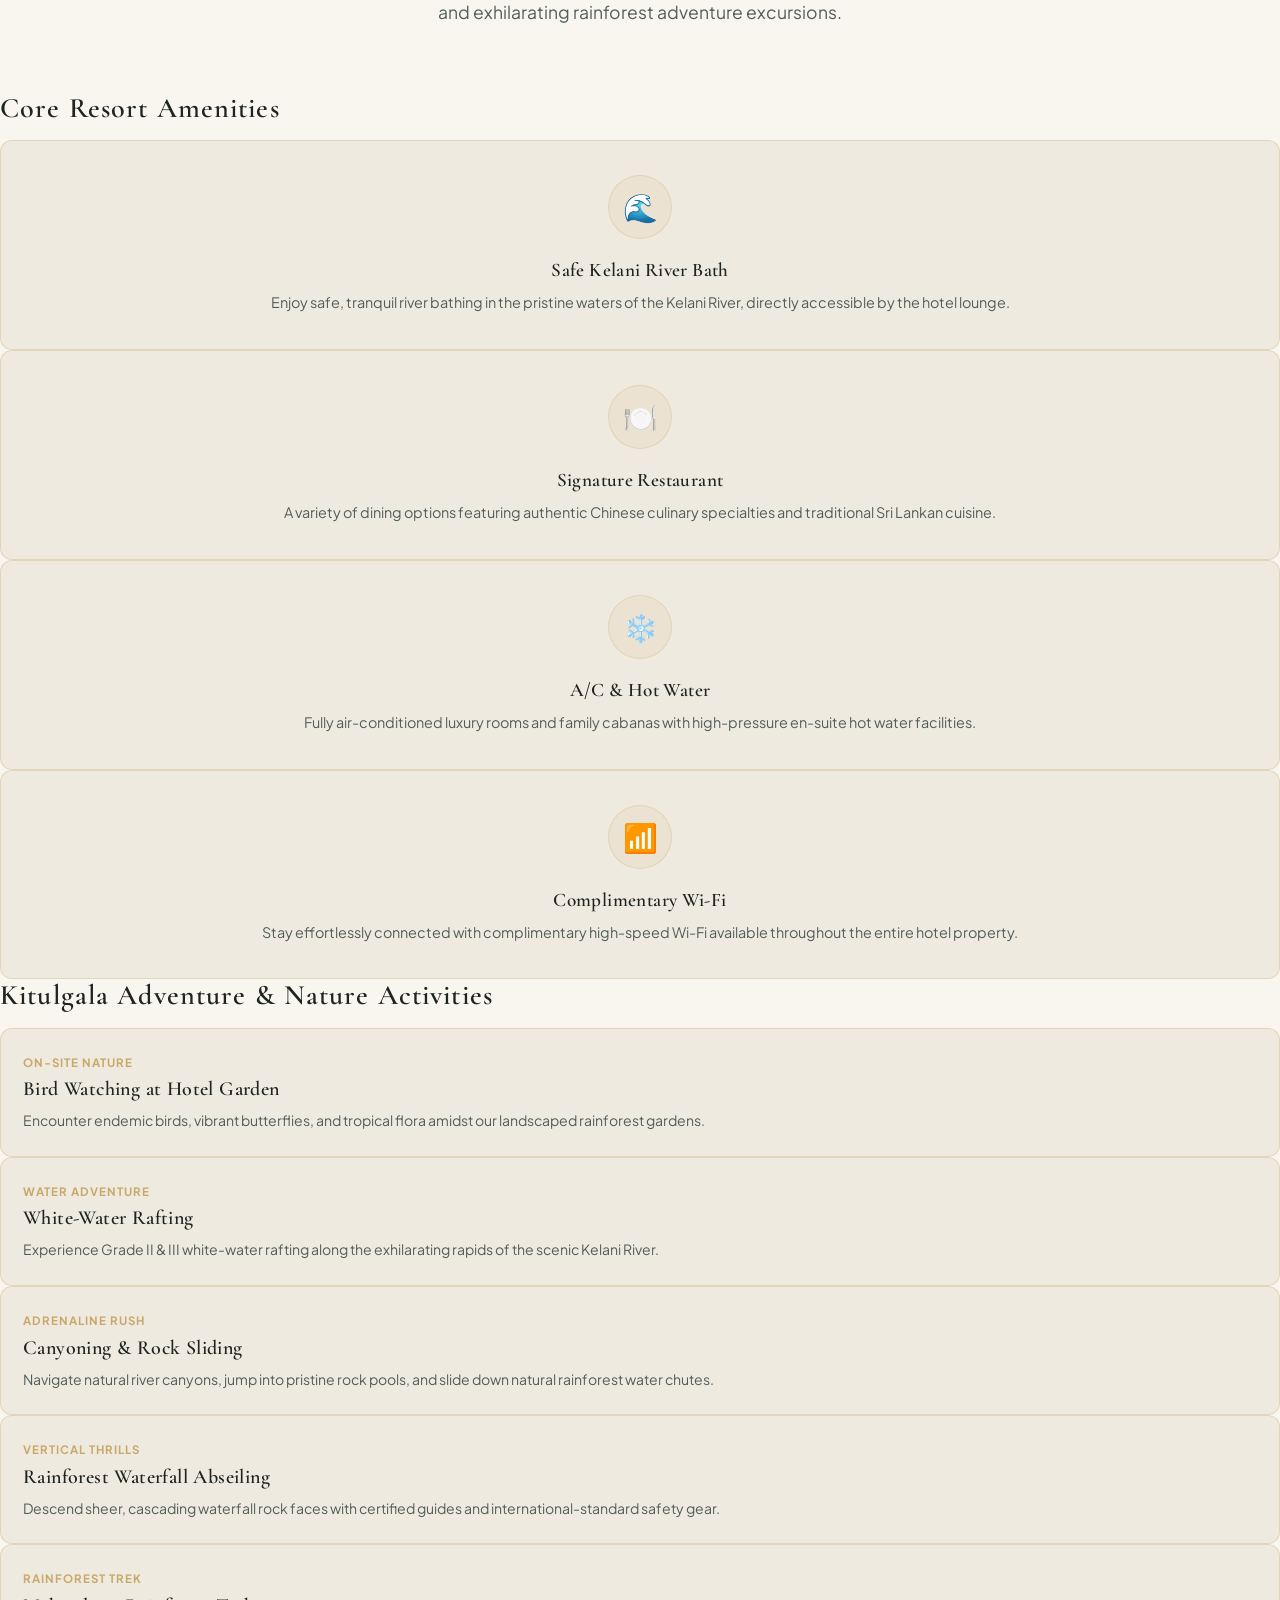
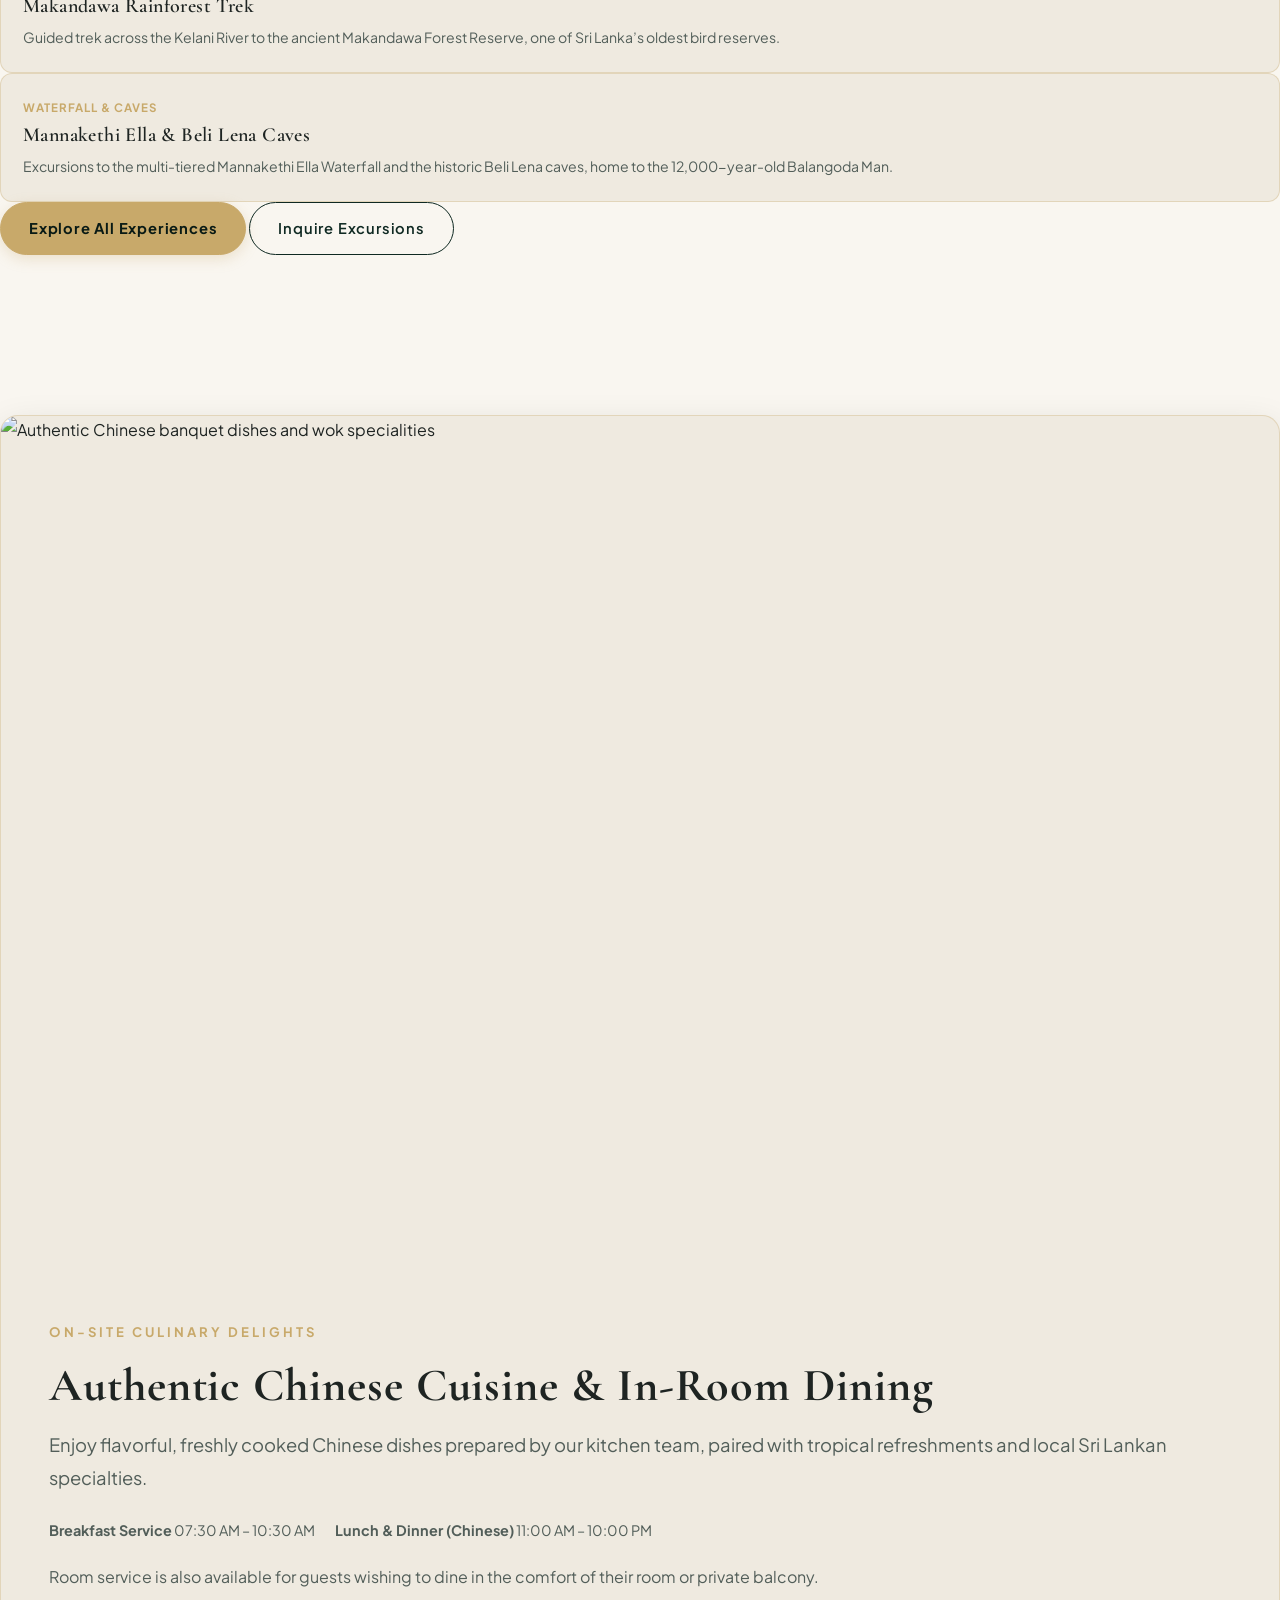
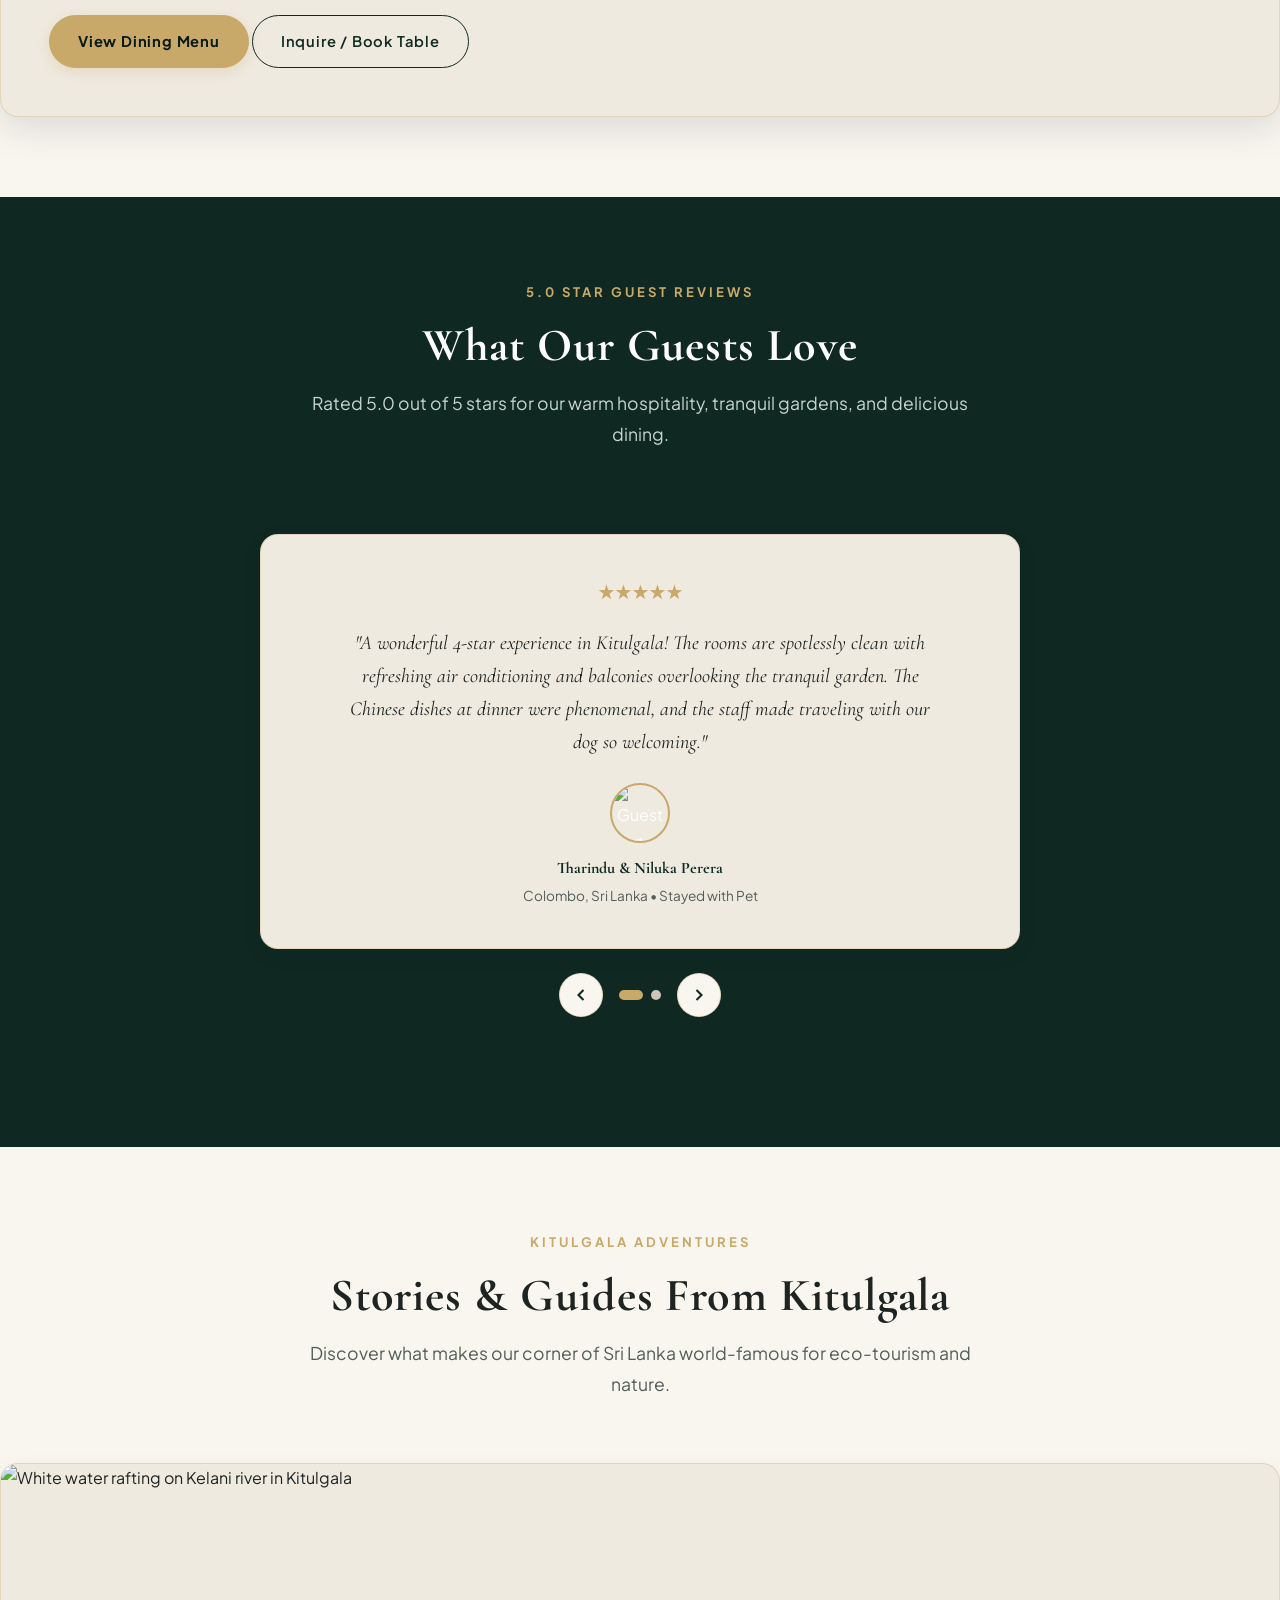
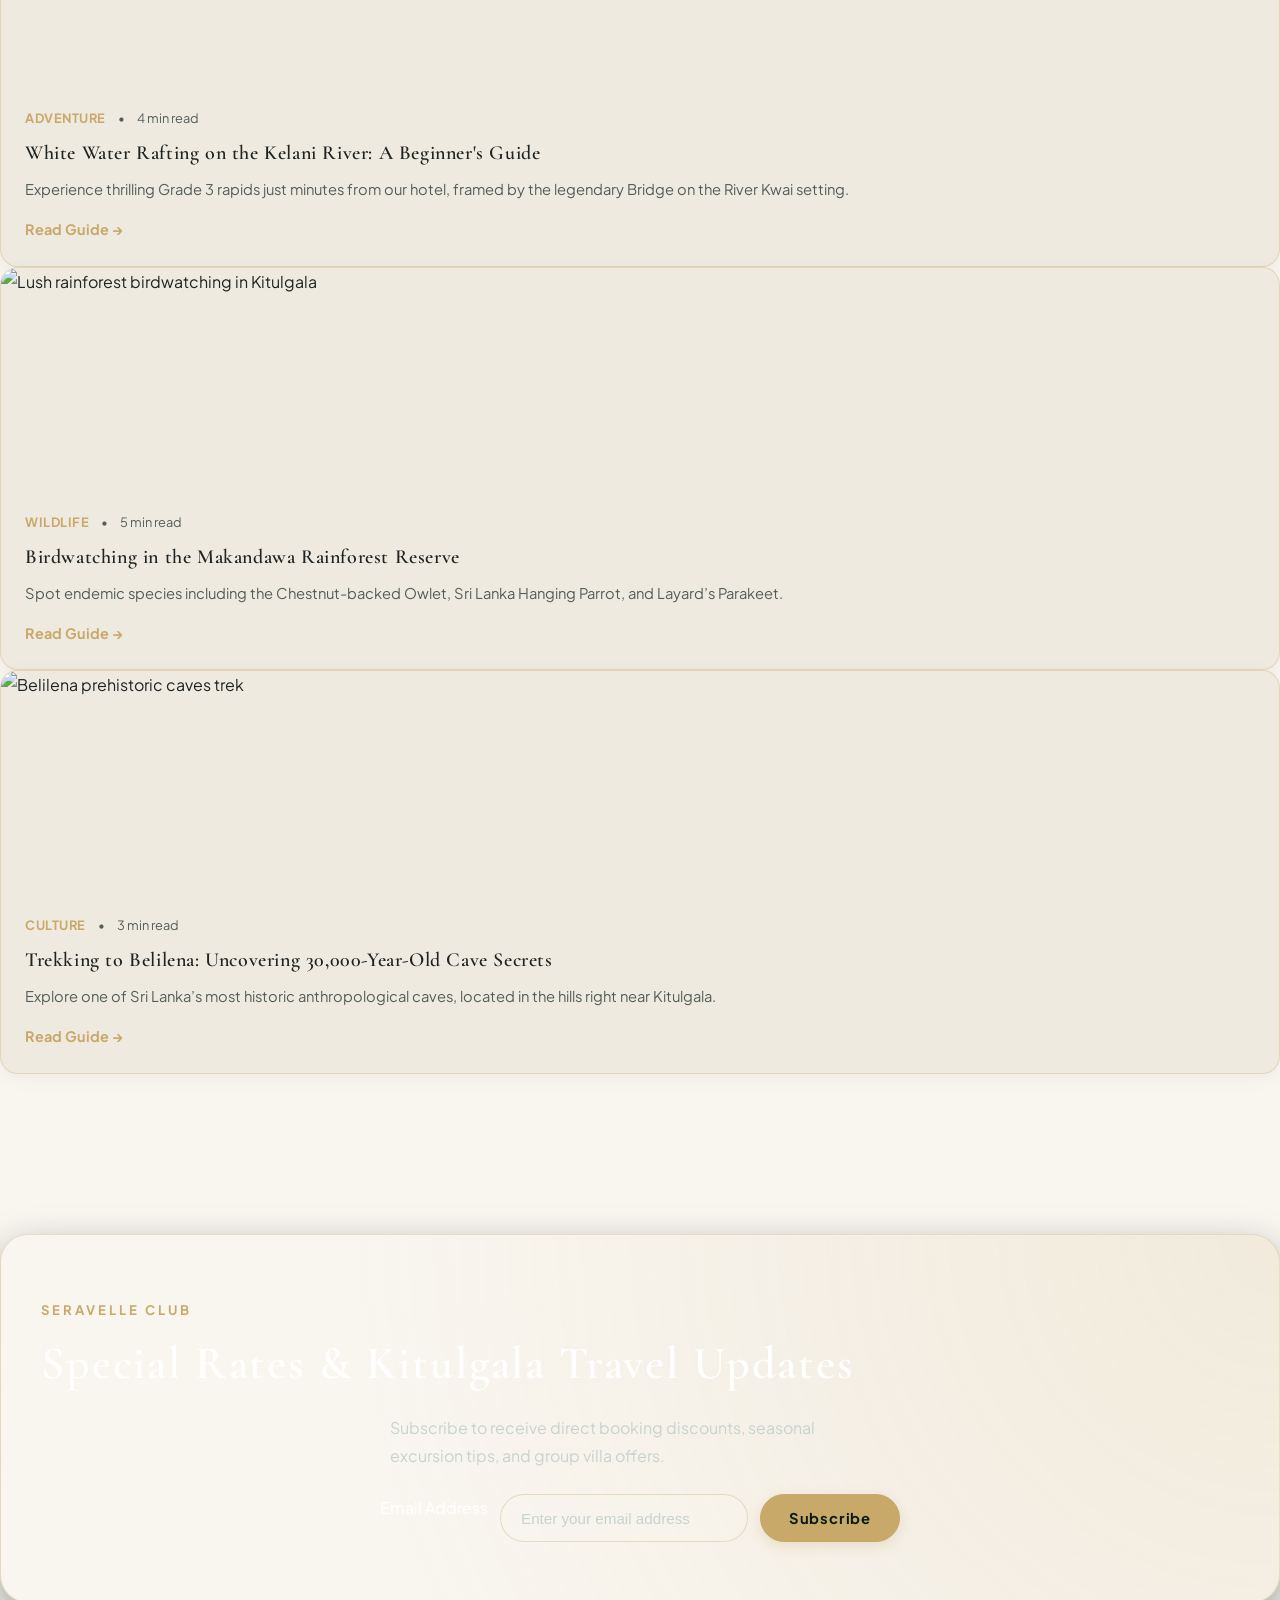
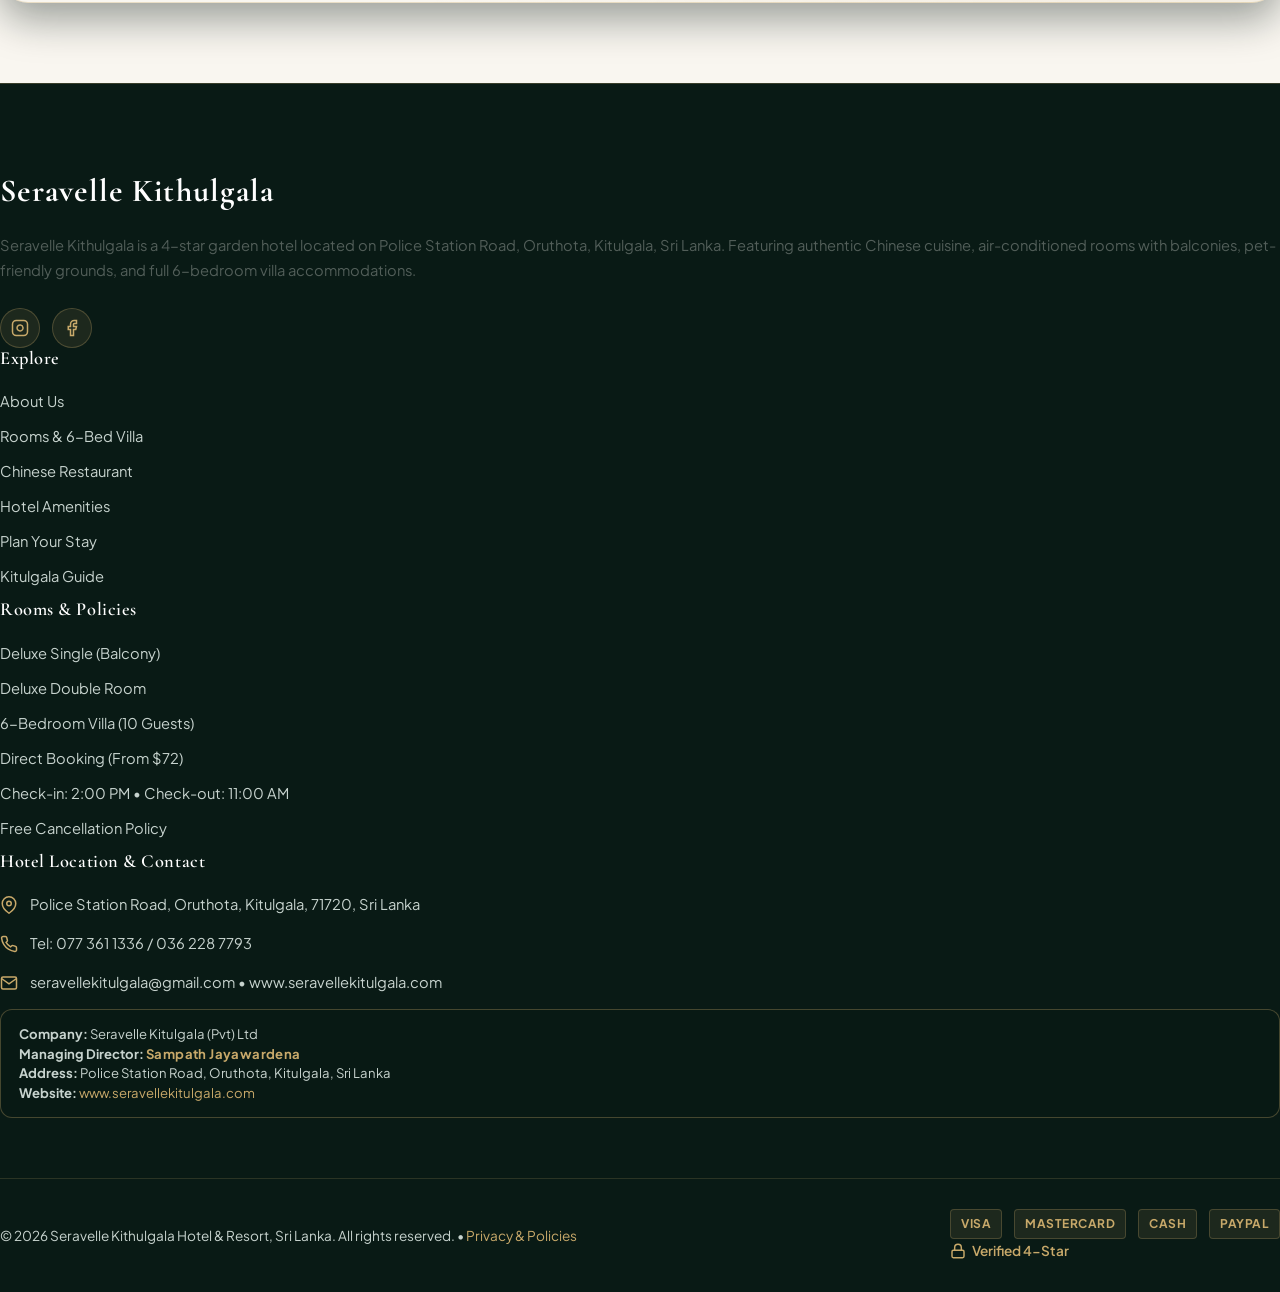
==== commit 447d7b74: "feat(tariff): add official tariff matrix, activities, amenities, and corporate credentials" ====
--- a/index.html
+++ b/index.html
@@ -127,9 +127,7 @@
                 Seravelle Kitulgala:<br>
                 River &amp; Rainforest Sanctuary
               </h1>
-              <p class="hero-subtext">
-                Nestled along the scenic Kelani River at Police Station Road, Oruthota, Kitulgala—offering tranquil nature immersion, adventure experiences, and warm Sri Lankan hospitality for FIT travelers, couples, families, and small groups.
-              </p>
+              <p class="hero-subtext">Located along the scenic Kelani River in Kitulgala, Seravelle Kitulgala is a boutique eco-luxury retreat offering comfort, nature immersion, and adventure-based experiences—ideal for FIT travelers, couples, families, and small groups.</p>
               
               <div class="d-flex flex-wrap gap-3 align-items-center mb-4">
                 <a href="#featured-rooms" class="btn btn-coral btn-lg">
@@ -306,23 +304,18 @@
         <!-- Bottom Quick-Highlight Strip -->
         <div class="hero-highlight-strip">
           <div class="highlight-item">
+            <svg width="18" height="18" viewBox="0 0 24 24" fill="none" stroke="currentColor" stroke-width="2"><circle cx="12" cy="12" r="10"></circle><polyline points="12 6 12 12 16 14"></polyline></svg>
+            <span>Check-in: 2:00 PM • Check-out: 11:00 AM</span>
+          </div>
+          <span class="highlight-divider">•</span>
+          <div class="highlight-item">
+            <svg width="18" height="18" viewBox="0 0 24 24" fill="none" stroke="currentColor" stroke-width="2"><path d="M12 2v20M17 5H9.5a3.5 3.5 0 0 0 0 7h5a3.5 3.5 0 0 1 0 7H6"></path></svg>
+            <span>All Rates NET in LKR (Incl. Service Charge)</span>
+          </div>
+          <span class="highlight-divider">•</span>
+          <div class="highlight-item">
             <svg width="18" height="18" viewBox="0 0 24 24" fill="none" stroke="currentColor" stroke-width="2"><path d="M2 12h20M2 12a10 10 0 0 1 10-10 10 10 0 0 1 10 10M2 12a10 10 0 0 0 10 10 10 10 0 0 0 10-10"></path></svg>
             <span>Safe Kelani River Bath by Lounge</span>
-          </div>
-          <span class="highlight-divider">•</span>
-          <div class="highlight-item">
-            <svg width="18" height="18" viewBox="0 0 24 24" fill="none" stroke="currentColor" stroke-width="2"><circle cx="12" cy="12" r="10"></circle><path d="m4.93 4.93 4.24 4.24"></path></svg>
-            <span>A/C &amp; Hot Water</span>
-          </div>
-          <span class="highlight-divider">•</span>
-          <div class="highlight-item">
-            <svg width="18" height="18" viewBox="0 0 24 24" fill="none" stroke="currentColor" stroke-width="2"><path d="M5 12.55a11 11 0 0 1 14.08 0"></path><path d="M1.42 9a16 16 0 0 1 21.16 0"></path><path d="M8.53 16.11a6 6 0 0 1 6.95 0"></path><line x1="12" y1="20" x2="12.01" y2="20"></line></svg>
-            <span>Complimentary High-Speed Wi-Fi</span>
-          </div>
-          <span class="highlight-divider">•</span>
-          <div class="highlight-item">
-            <svg width="18" height="18" viewBox="0 0 24 24" fill="none" stroke="currentColor" stroke-width="2"><circle cx="12" cy="12" r="10"></circle><polyline points="12 6 12 12 16 14"></polyline></svg>
-            <span>Check-in 2:00 PM / Check-out 11:00 AM</span>
           </div>
         </div>
       </div>
@@ -503,6 +496,71 @@
           </div>
         </div>
 
+                <!-- Official Confidential Tariff Sheet & Rates Matrix -->
+        <div class="official-tariff-card" id="official-rates">
+          <div class="d-flex flex-wrap justify-content-between align-items-center mb-3">
+            <div>
+              <span class="tariff-validity-badge">Valid from 01/04/2026 to 31/10/2026</span>
+              <h3 class="h4 font-serif text-navy mb-1">Official Accommodation &amp; Meal Plan Tariff</h3>
+              <p class="text-muted small mb-0">Applicable to Deluxe Room (Garden View) &amp; Super Deluxe Room (River View – The Seravelle Suite)</p>
+            </div>
+            <a href="booking.html" class="btn btn-coral btn-sm mt-2 mt-md-0">Book at Official Rates</a>
+          </div>
+
+          <div class="table-responsive">
+            <table class="tariff-table">
+              <thead>
+                <tr>
+                  <th scope="col">Meal Plan</th>
+                  <th scope="col">Single (1 Pax)</th>
+                  <th scope="col">Double (2 Pax)</th>
+                  <th scope="col">Triple (3 Pax)</th>
+                  <th scope="col">Local Guide</th>
+                  <th scope="col">Foreign Guide</th>
+                </tr>
+              </thead>
+              <tbody>
+                <tr>
+                  <td><strong>Room Only (RO)</strong></td>
+                  <td class="tariff-rate-bold">LKR 14,000.00</td>
+                  <td class="tariff-rate-bold">LKR 14,000.00</td>
+                  <td class="tariff-rate-bold">LKR 17,000.00</td>
+                  <td class="tariff-guide-rate">LKR 7,000.00</td>
+                  <td class="tariff-guide-rate">LKR 8,500.00</td>
+                </tr>
+                <tr>
+                  <td><strong>Bed &amp; Breakfast (BB)</strong></td>
+                  <td class="tariff-rate-bold">LKR 15,000.00</td>
+                  <td class="tariff-rate-bold">LKR 18,500.00</td>
+                  <td class="tariff-rate-bold">LKR 20,500.00</td>
+                  <td class="tariff-guide-rate">LKR 8,500.00</td>
+                  <td class="tariff-guide-rate">LKR 10,500.00</td>
+                </tr>
+                <tr>
+                  <td><strong>Half Board (HB)</strong></td>
+                  <td class="tariff-rate-bold">LKR 18,500.00</td>
+                  <td class="tariff-rate-bold">LKR 22,500.00</td>
+                  <td class="tariff-rate-bold">LKR 24,500.00</td>
+                  <td class="tariff-guide-rate">LKR 10,500.00</td>
+                  <td class="tariff-guide-rate">LKR 12,500.00</td>
+                </tr>
+                <tr>
+                  <td><strong>Full Board (FB)</strong></td>
+                  <td class="tariff-rate-bold">LKR 22,500.00</td>
+                  <td class="tariff-rate-bold">LKR 25,500.00</td>
+                  <td class="tariff-rate-bold">LKR 28,000.00</td>
+                  <td class="tariff-guide-rate">LKR 12,500.00</td>
+                  <td class="tariff-guide-rate">LKR 14,500.00</td>
+                </tr>
+              </tbody>
+            </table>
+          </div>
+
+          <div class="tariff-terms-note">
+            <strong>Official Tariff Terms &amp; Conditions:</strong>
+            All rates are NET and quoted in Sri Lankan Rupees (LKR) • Rates include service charge • Subject to availability • Blackout dates may apply during peak periods • FITs &amp; small groups only • Check-in: 2.00 PM | Check-out: 11.00 AM.
+          </div>
+        </div>
         <div class="text-center mt-5">
           <a href="room.html" class="btn btn-outline-navy">View All Accommodation Details &amp; Rates</a>
         </div>
@@ -615,72 +673,116 @@
     </section>
 
     <!-- SECTION 3: AMENITIES ICONS GRID (Updated with real amenities) -->
-    <section class="section section-sand" id="amenities-preview" aria-label="Hotel Amenities">
+    <!-- SECTION 3: RESORT AMENITIES & ADVENTURE ACTIVITIES -->
+    <section class="section section-sand" id="amenities-preview" aria-label="Resort Amenities &amp; Activities">
       <div class="container">
         <div class="section-header text-center">
-          <span class="kicker">Guest Comforts</span>
-          <h2 class="section-title">Amenities at Seravelle Kithulgala Kitulgala</h2>
-          <p class="section-lead">Everything you need for a comfortable retreat. <em>Please note: Seravelle Kithulgala is a serene garden nature hotel and does not feature a swimming pool.</em></p>
-        </div>
-
-        <div class="row g-4">
-          <!-- 1. Chinese Restaurant -->
-          <div class="col-lg-4 col-md-6">
+          <span class="kicker">Nature, Comfort &amp; Adventure</span>
+          <h2 class="section-title">Resort Amenities &amp; Guest Experiences</h2>
+          <p class="section-lead">At Seravelle Kitulgala, guests can enjoy a variety of dining options, safe river bathing, and exhilarating rainforest adventure excursions.</p>
+        </div>
+
+        <!-- 4 Core Resort Amenities ("Guests can enjoy") -->
+        <h3 class="h5 font-serif text-navy text-center mb-4">Core Resort Amenities</h3>
+        <div class="row g-4 mb-5">
+          <!-- 1. Safe Kelani River Bath -->
+          <div class="col-lg-3 col-md-6">
             <div class="amenity-card">
-              <div class="amenity-icon-wrap" aria-hidden="true">🍜</div>
-              <h3 class="amenity-title">Chinese Restaurant</h3>
-              <p class="amenity-desc">On-site restaurant serving authentic Chinese culinary dishes, noodle delicacies, and daily breakfast.</p>
-            </div>
-          </div>
-
-          <!-- 2. Free Private Parking -->
-          <div class="col-lg-4 col-md-6">
+              <div class="amenity-icon-wrap" aria-hidden="true">🌊</div>
+              <h4 class="amenity-title">Safe Kelani River Bath</h4>
+              <p class="amenity-desc">Enjoy safe, tranquil river bathing in the pristine waters of the Kelani River, directly accessible by the hotel lounge.</p>
+            </div>
+          </div>
+
+          <!-- 2. Signature Restaurant Dining -->
+          <div class="col-lg-3 col-md-6">
             <div class="amenity-card">
-              <div class="amenity-icon-wrap" aria-hidden="true">🚗</div>
-              <h3 class="amenity-title">Free Private Parking</h3>
-              <p class="amenity-desc">Complimentary secure parking spaces on property for cars, vans, and safari transport.</p>
-            </div>
-          </div>
-
-          <!-- 3. Pet-Friendly -->
-          <div class="col-lg-4 col-md-6">
-            <div class="amenity-card">
-              <div class="amenity-icon-wrap" aria-hidden="true">🐾</div>
-              <h3 class="amenity-title">Pet-Friendly Hotel</h3>
-              <p class="amenity-desc">Pets are happily welcomed! Your furry companions can freely enjoy our garden lawns and walks.</p>
-            </div>
-          </div>
-
-          <!-- 4. Air Conditioning -->
-          <div class="col-lg-4 col-md-6">
+              <div class="amenity-icon-wrap" aria-hidden="true">🍽️</div>
+              <h4 class="amenity-title">Signature Restaurant</h4>
+              <p class="amenity-desc">A variety of dining options featuring authentic Chinese culinary specialties and traditional Sri Lankan cuisine.</p>
+            </div>
+          </div>
+
+          <!-- 3. A/C & Hot Water -->
+          <div class="col-lg-3 col-md-6">
             <div class="amenity-card">
               <div class="amenity-icon-wrap" aria-hidden="true">❄️</div>
-              <h3 class="amenity-title">Air Conditioning & Wi-Fi</h3>
-              <p class="amenity-desc">Climate-controlled cooling in rooms and complimentary internet connection for all guests.</p>
-            </div>
-          </div>
-
-          <!-- 5. 24/7 Security & Room Service -->
+              <h4 class="amenity-title">A/C &amp; Hot Water</h4>
+              <p class="amenity-desc">Fully air-conditioned luxury rooms and family cabanas with high-pressure en-suite hot water facilities.</p>
+            </div>
+          </div>
+
+          <!-- 4. Complimentary Wi-Fi -->
+          <div class="col-lg-3 col-md-6">
+            <div class="amenity-card">
+              <div class="amenity-icon-wrap" aria-hidden="true">📶</div>
+              <h4 class="amenity-title">Complimentary Wi-Fi</h4>
+              <p class="amenity-desc">Stay effortlessly connected with complimentary high-speed Wi-Fi available throughout the entire hotel property.</p>
+            </div>
+          </div>
+        </div>
+
+        <!-- Adventure & Nature Activities -->
+        <h3 class="h5 font-serif text-navy text-center mb-4">Kitulgala Adventure &amp; Nature Activities</h3>
+        <div class="row g-3 g-md-4">
+          <!-- Activity 1 -->
           <div class="col-lg-4 col-md-6">
-            <div class="amenity-card">
-              <div class="amenity-icon-wrap" aria-hidden="true">🛡️</div>
-              <h3 class="amenity-title">Security & Room Service</h3>
-              <p class="amenity-desc">Dedicated 24-hour on-site security, friendly guest services, and convenient in-room meal service.</p>
-            </div>
-          </div>
-
-          <!-- 6. Garden & Child-Friendly -->
+            <div class="activity-card">
+              <span class="activity-badge">On-Site Nature</span>
+              <h4 class="activity-title">Bird Watching at Hotel Garden</h4>
+              <p class="activity-desc">Encounter endemic birds, vibrant butterflies, and tropical flora amidst our landscaped rainforest gardens.</p>
+            </div>
+          </div>
+
+          <!-- Activity 2 -->
           <div class="col-lg-4 col-md-6">
-            <div class="amenity-card">
-              <div class="amenity-icon-wrap" aria-hidden="true">🌿</div>
-              <h3 class="amenity-title">Garden & Child-Friendly</h3>
-              <p class="amenity-desc">Lush tropical gardens with mountain viewpoints, safe outdoor play spaces, and child-friendly facilities.</p>
+            <div class="activity-card">
+              <span class="activity-badge">Water Adventure</span>
+              <h4 class="activity-title">White-Water Rafting</h4>
+              <p class="activity-desc">Experience Grade II &amp; III white-water rafting along the exhilarating rapids of the scenic Kelani River.</p>
+            </div>
+          </div>
+
+          <!-- Activity 3 -->
+          <div class="col-lg-4 col-md-6">
+            <div class="activity-card">
+              <span class="activity-badge">Adrenaline Rush</span>
+              <h4 class="activity-title">Canyoning &amp; Rock Sliding</h4>
+              <p class="activity-desc">Navigate natural river canyons, jump into pristine rock pools, and slide down natural rainforest water chutes.</p>
+            </div>
+          </div>
+
+          <!-- Activity 4 -->
+          <div class="col-lg-4 col-md-6">
+            <div class="activity-card">
+              <span class="activity-badge">Vertical Thrills</span>
+              <h4 class="activity-title">Rainforest Waterfall Abseiling</h4>
+              <p class="activity-desc">Descend sheer, cascading waterfall rock faces with certified guides and international-standard safety gear.</p>
+            </div>
+          </div>
+
+          <!-- Activity 5 -->
+          <div class="col-lg-4 col-md-6">
+            <div class="activity-card">
+              <span class="activity-badge">Rainforest Trek</span>
+              <h4 class="activity-title">Makandawa Rainforest Trek</h4>
+              <p class="activity-desc">Guided trek across the Kelani River to the ancient Makandawa Forest Reserve, one of Sri Lanka’s oldest bird reserves.</p>
+            </div>
+          </div>
+
+          <!-- Activity 6 -->
+          <div class="col-lg-4 col-md-6">
+            <div class="activity-card">
+              <span class="activity-badge">Waterfall &amp; Caves</span>
+              <h4 class="activity-title">Mannakethi Ella &amp; Beli Lena Caves</h4>
+              <p class="activity-desc">Excursions to the multi-tiered Mannakethi Ella Waterfall and the historic Beli Lena caves, home to the 12,000-year-old Balangoda Man.</p>
             </div>
           </div>
         </div>
 
         <div class="text-center mt-5">
-          <a href="amenities.html" class="btn btn-outline-navy">View All Amenities & Guest Information</a>
+          <a href="amenities.html" class="btn btn-coral">Explore All Experiences</a>
+          <a href="contact.html" class="btn btn-outline-navy ms-2">Inquire Excursions</a>
         </div>
       </div>
     </section>
@@ -938,7 +1040,13 @@
           </div>
           <div class="footer-contact-item">
             <svg width="18" height="18" viewBox="0 0 24 24" fill="none" stroke="currentColor" stroke-width="2" aria-hidden="true"><path d="M4 4h16c1.1 0 2 .9 2 2v12c0 1.1-.9 2-2 2H4c-1.1 0-2-.9-2-2V6c0-1.1.9-2 2-2z"></path><polyline points="22,6 12,13 2,6"></polyline></svg>
-            <span>seravellekitulgala@gmail.com • seravellekitulgala.com</span>
+            <span>seravellekitulgala@gmail.com • www.seravellekitulgala.com</span>
+          </div>
+          <div class="corporate-credential-card">
+            <div><strong>Company:</strong> Seravelle Kitulgala (Pvt) Ltd</div>
+            <div><strong>Managing Director:</strong> <span class="corporate-md-name">Sampath Jayawardena</span></div>
+            <div><strong>Address:</strong> Police Station Road, Oruthota, Kitulgala, Sri Lanka</div>
+            <div><strong>Website:</strong> <a href="https://www.seravellekitulgala.com" class="text-white-50 text-decoration-underline" target="_blank" rel="noopener">www.seravellekitulgala.com</a></div>
           </div>
         </div>
       </div>
--- a/css/style.css
+++ b/css/style.css
@@ -2503,3 +2503,161 @@
   backdrop-filter: blur(8px);
   border: 1px solid var(--color-border-gold);
 }
+
+
+/* --------------------------------------------------------------------------
+   14. OFFICIAL TARIFF & RATE SHEET (VALID 01/04/2026 - 31/10/2026)
+   -------------------------------------------------------------------------- */
+.official-tariff-card {
+  background-color: var(--color-surface-cream);
+  border: 1px solid var(--color-border-gold);
+  border-radius: var(--radius-lg);
+  padding: 32px 34px;
+  box-shadow: 0 10px 30px rgba(9, 26, 21, 0.06);
+  margin-top: var(--space-8);
+}
+
+.tariff-validity-badge {
+  display: inline-flex;
+  align-items: center;
+  gap: 6px;
+  background: var(--color-depth-dark);
+  color: var(--color-accent-gold);
+  border: 1px solid var(--color-border-gold);
+  padding: 6px 16px;
+  border-radius: var(--radius-pill);
+  font-size: 0.8rem;
+  font-weight: 700;
+  letter-spacing: 0.6px;
+  text-transform: uppercase;
+  margin-bottom: 14px;
+}
+
+.tariff-table {
+  width: 100%;
+  border-collapse: separate;
+  border-spacing: 0;
+  margin-top: 16px;
+}
+
+.tariff-table th {
+  background: var(--color-primary-dark);
+  color: var(--color-white);
+  font-family: var(--font-serif);
+  font-weight: 600;
+  font-size: 0.95rem;
+  letter-spacing: 0.5px;
+  padding: 14px 16px;
+  border-bottom: 2px solid var(--color-accent-gold);
+  text-align: left;
+}
+
+.tariff-table th:first-child {
+  border-top-left-radius: var(--radius-md);
+}
+
+.tariff-table th:last-child {
+  border-top-right-radius: var(--radius-md);
+  text-align: right;
+}
+
+.tariff-table td {
+  padding: 14px 16px;
+  border-bottom: 1px solid rgba(200, 169, 106, 0.22);
+  color: var(--color-text-on-light);
+  font-size: 0.92rem;
+  vertical-align: middle;
+}
+
+.tariff-table td:last-child {
+  text-align: right;
+}
+
+.tariff-table tbody tr:hover td {
+  background-color: rgba(200, 169, 106, 0.08);
+}
+
+.tariff-rate-bold {
+  font-weight: 700;
+  color: var(--color-depth-dark);
+  font-family: var(--font-sans);
+}
+
+.tariff-guide-rate {
+  font-weight: 600;
+  color: var(--color-primary-dark);
+}
+
+.tariff-terms-note {
+  background: rgba(15, 41, 34, 0.04);
+  border-left: 3px solid var(--color-accent-gold);
+  padding: 14px 18px;
+  border-radius: 0 var(--radius-sm) var(--radius-sm) 0;
+  font-size: 0.82rem;
+  color: var(--color-muted-on-light);
+  margin-top: 20px;
+  line-height: 1.6;
+}
+
+/* --------------------------------------------------------------------------
+   15. ACTIVITIES & ADVENTURE SANCTUARY GRID
+   -------------------------------------------------------------------------- */
+.activity-card {
+  background: var(--color-surface-cream);
+  border: 1px solid var(--color-border-gold);
+  border-radius: var(--radius-md);
+  padding: 24px 22px;
+  height: 100%;
+  display: flex;
+  flex-direction: column;
+  transition: all var(--transition-base);
+}
+
+.activity-card:hover {
+  transform: translateY(-4px);
+  border-color: var(--color-accent-gold);
+  box-shadow: 0 12px 28px rgba(9, 26, 21, 0.08);
+}
+
+.activity-badge {
+  font-size: 0.72rem;
+  text-transform: uppercase;
+  letter-spacing: 1px;
+  font-weight: 700;
+  color: var(--color-accent-gold);
+  margin-bottom: 6px;
+}
+
+.activity-title {
+  font-family: var(--font-serif);
+  font-size: 1.25rem;
+  color: var(--color-text-on-light);
+  margin-bottom: 8px;
+}
+
+.activity-desc {
+  font-size: 0.88rem;
+  color: var(--color-muted-on-light);
+  line-height: 1.6;
+  margin-bottom: 0;
+}
+
+/* --------------------------------------------------------------------------
+   16. CORPORATE & MANAGING DIRECTOR CREDENTIAL BADGE
+   -------------------------------------------------------------------------- */
+.corporate-credential-card {
+  background: rgba(9, 26, 21, 0.6);
+  border: 1px solid var(--color-border-gold);
+  border-radius: var(--radius-md);
+  padding: 14px 18px;
+  margin-top: 14px;
+  color: var(--color-muted-on-dark);
+  font-size: 0.82rem;
+  line-height: 1.5;
+}
+
+.corporate-md-name {
+  color: var(--color-accent-gold);
+  font-weight: 700;
+  letter-spacing: 0.4px;
+}
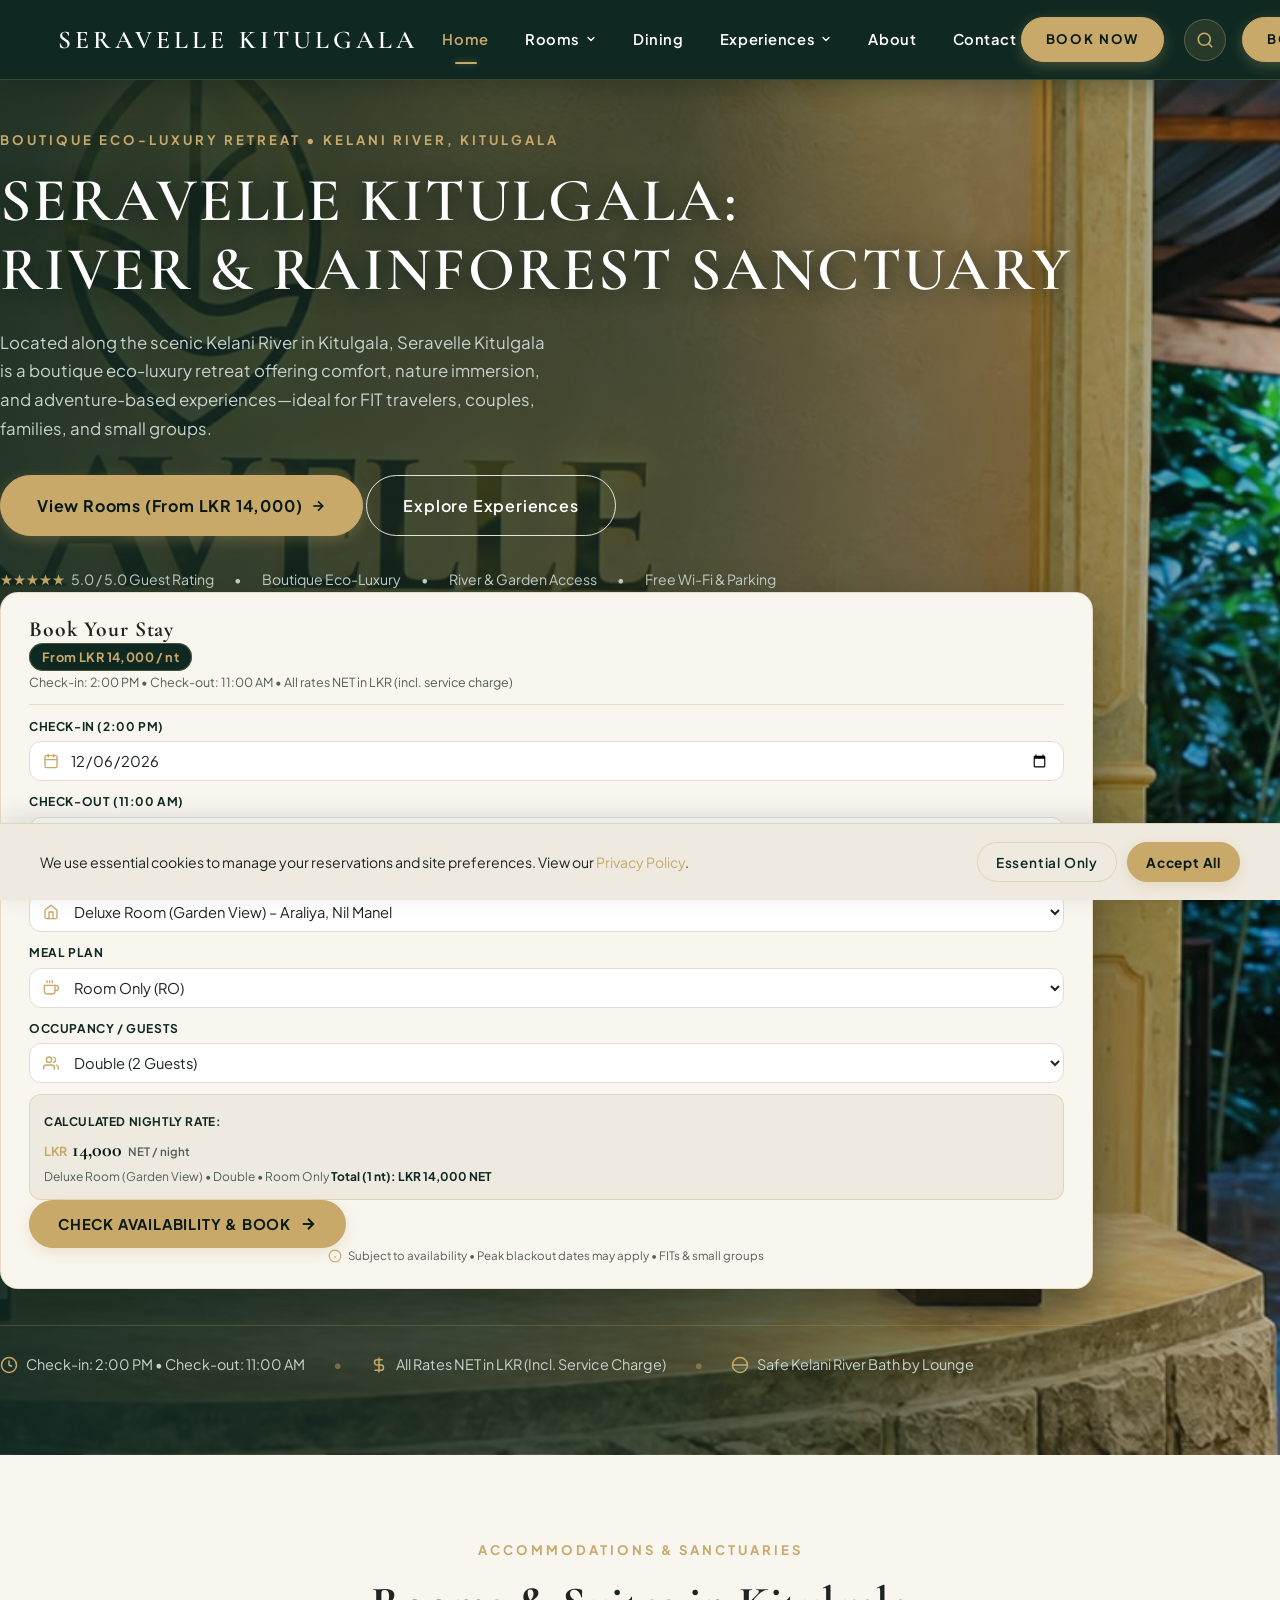
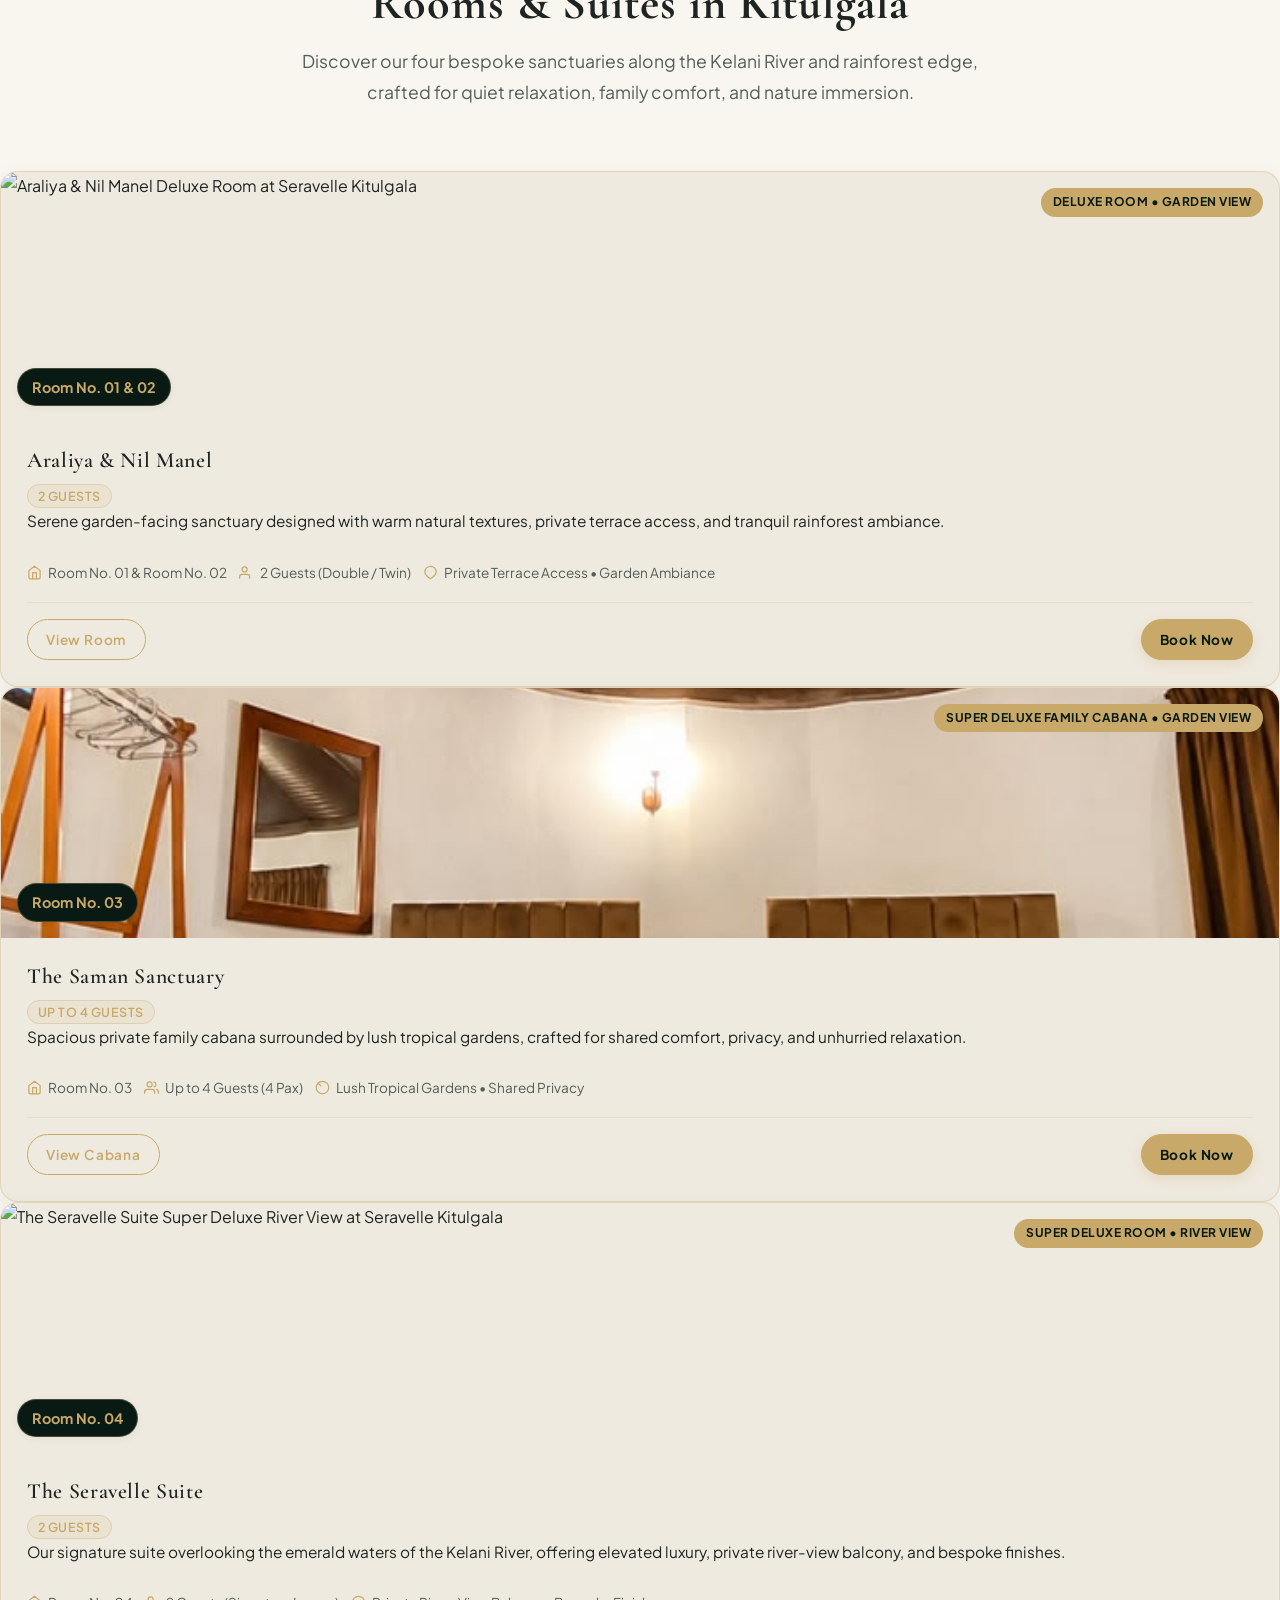
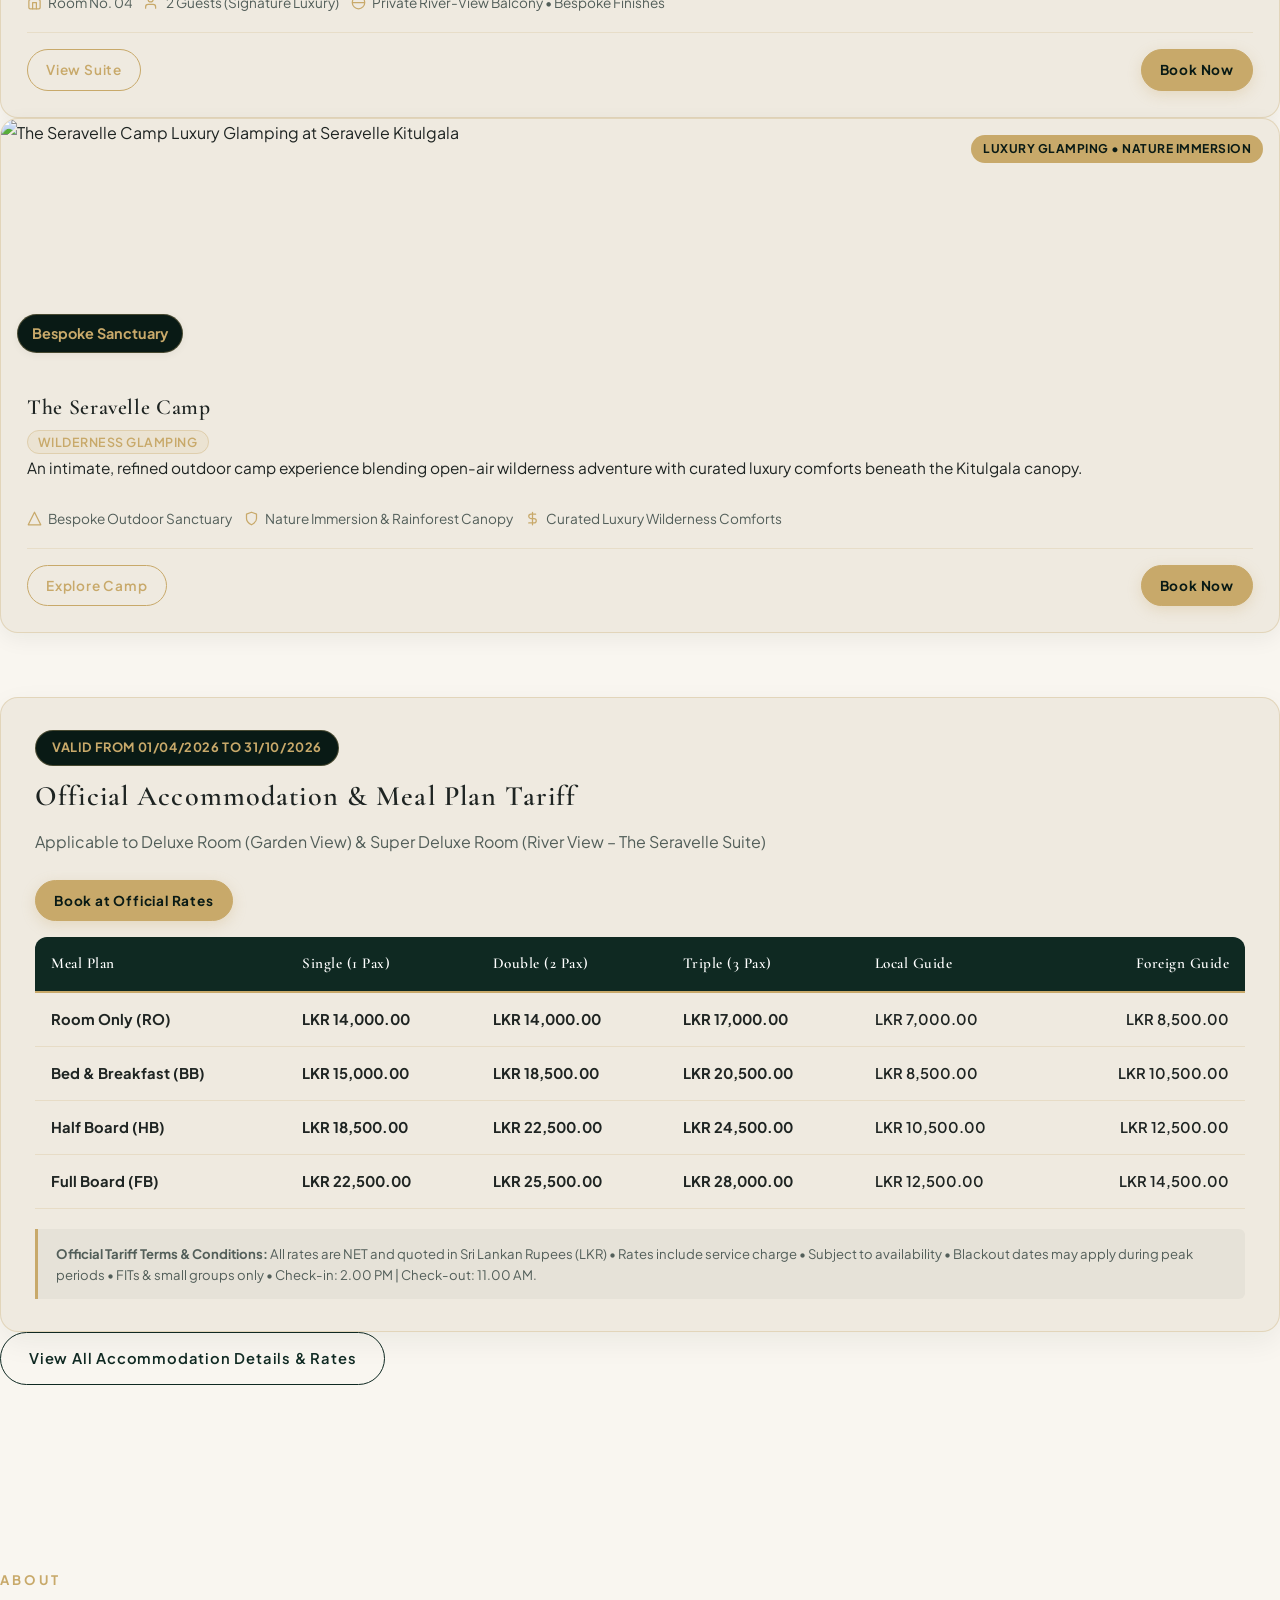
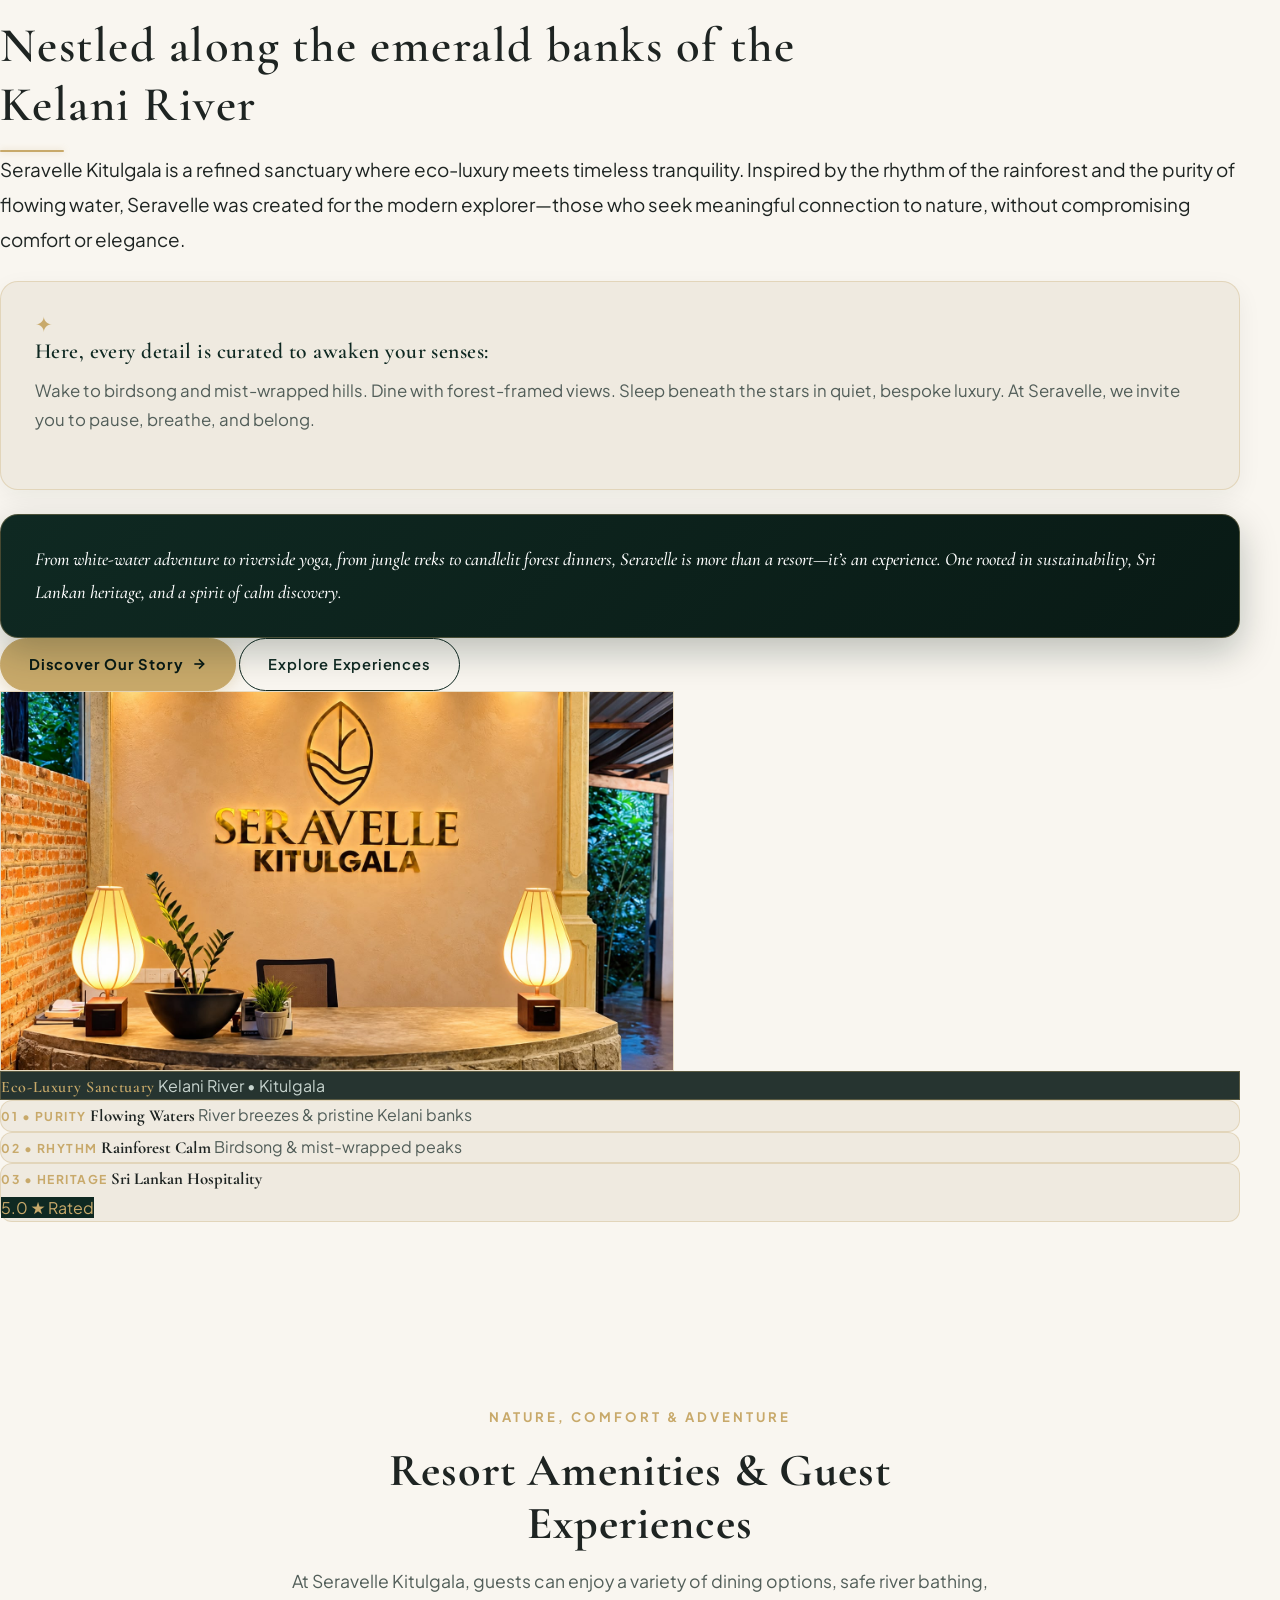
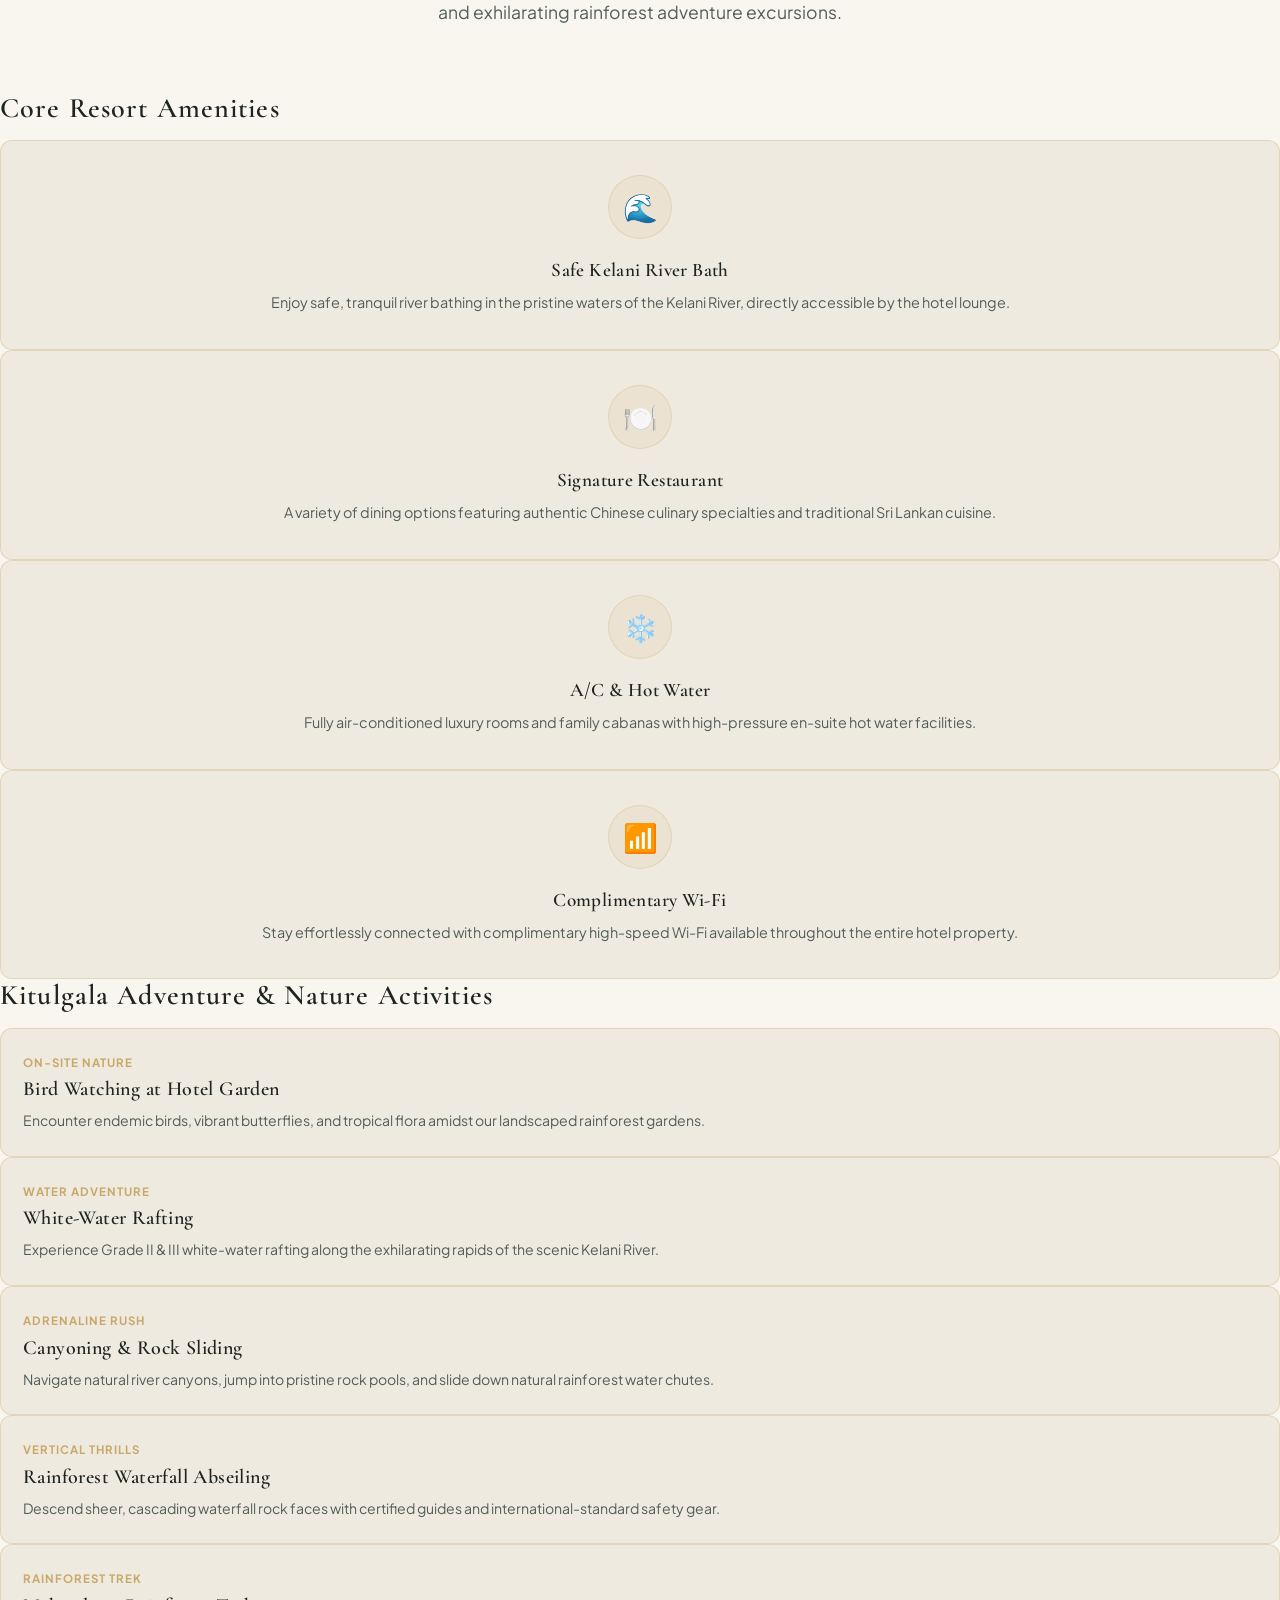
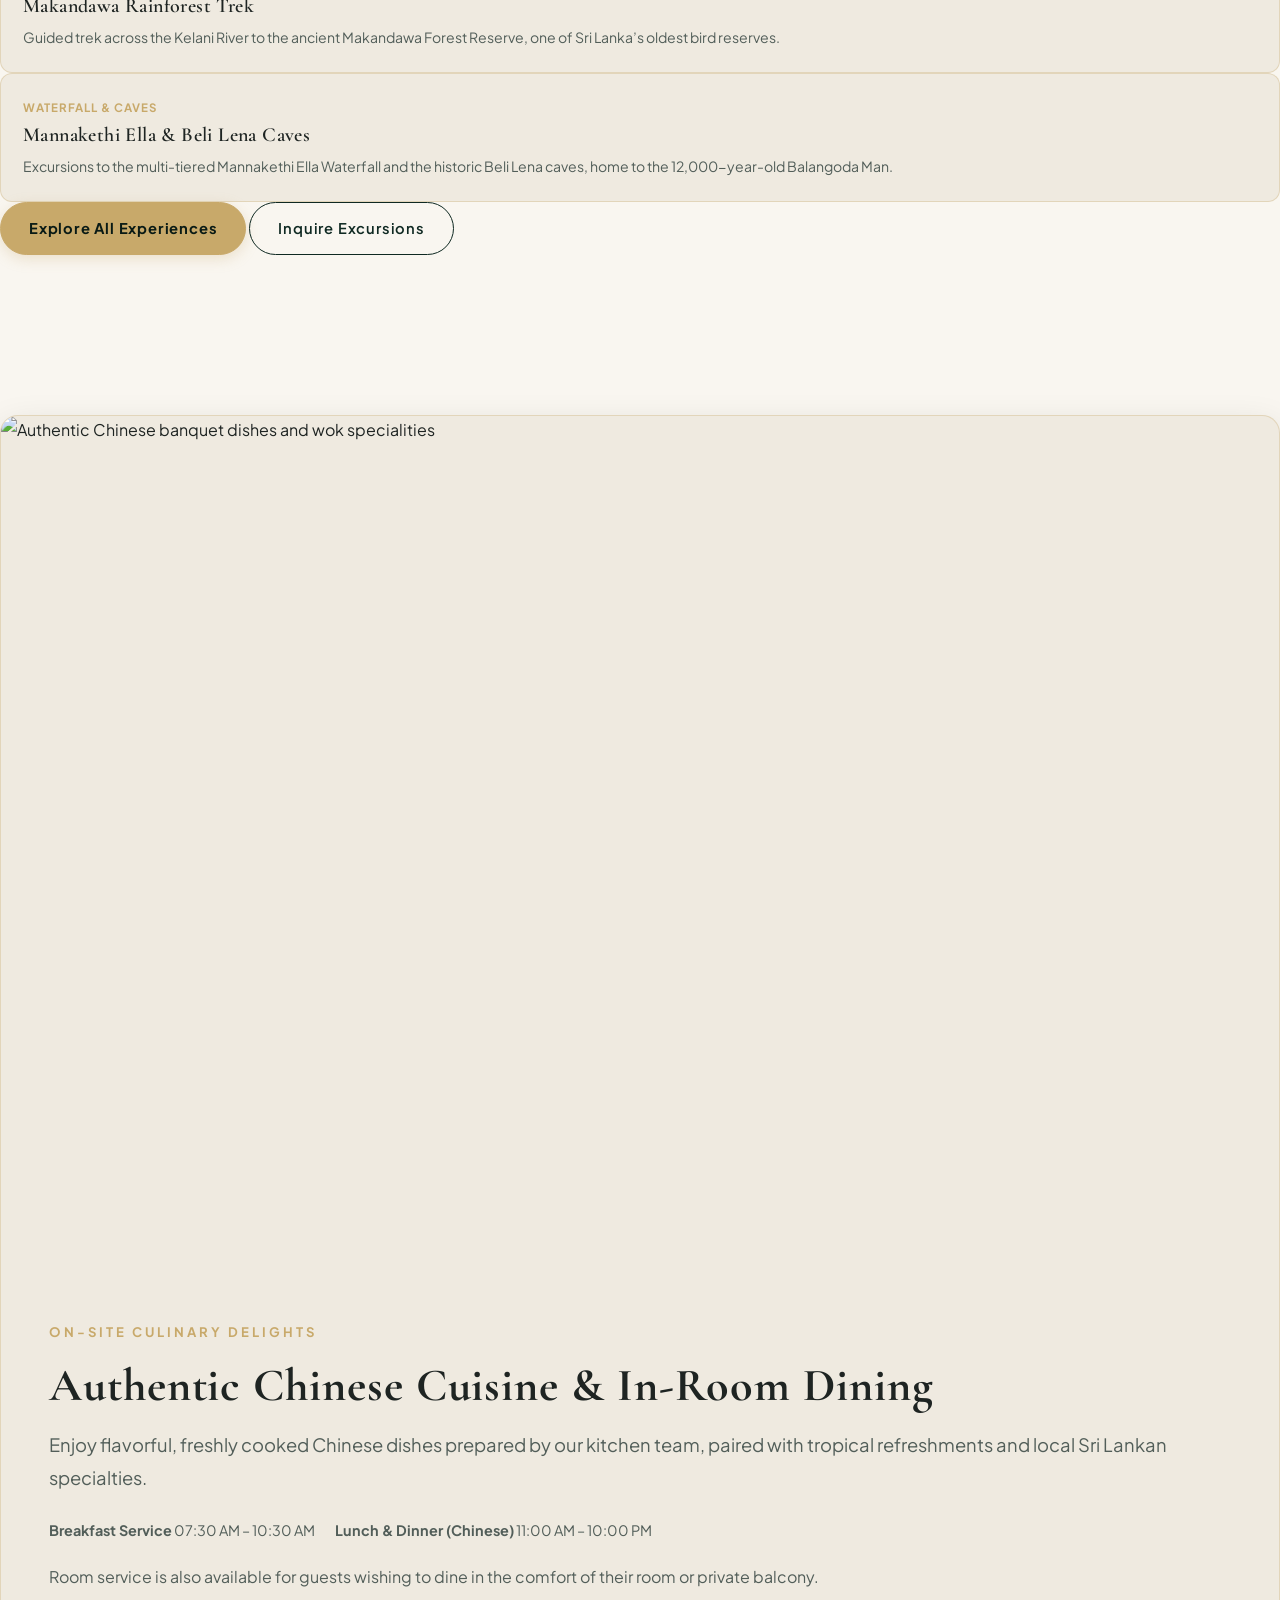
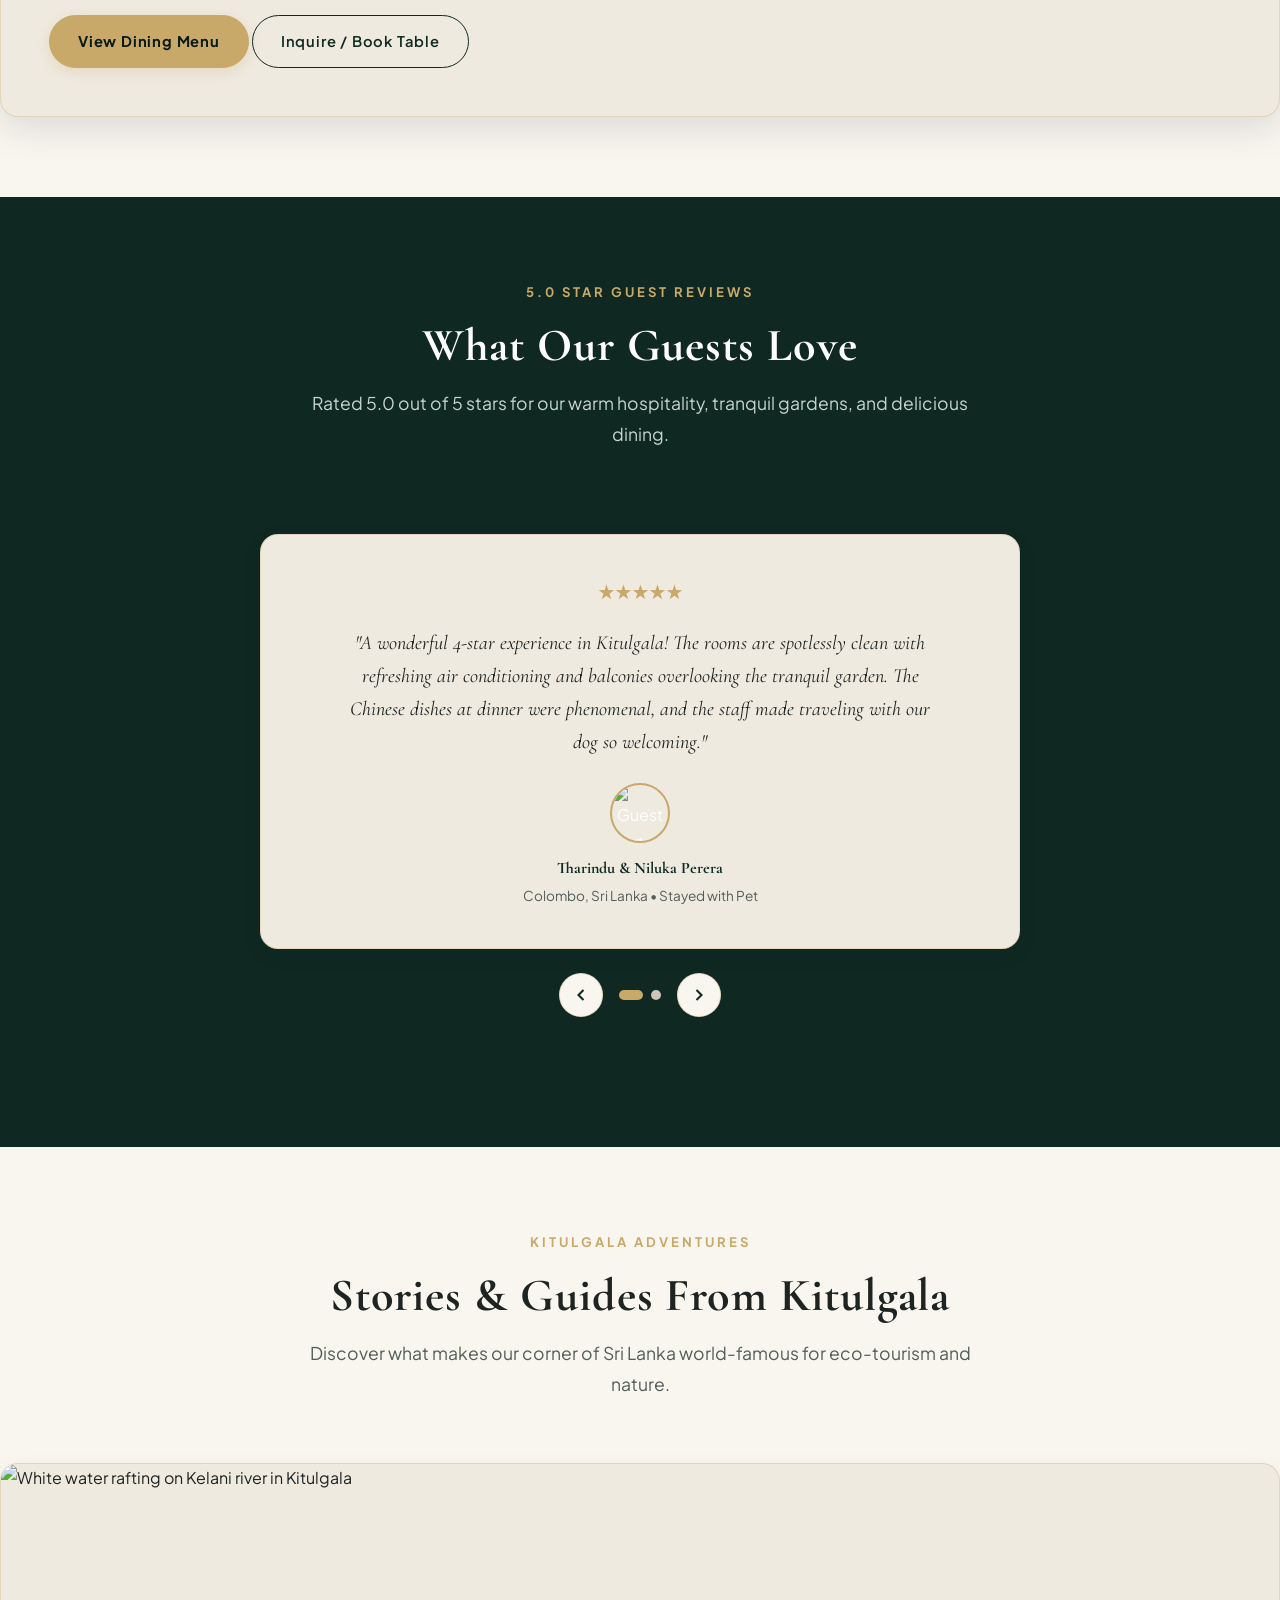
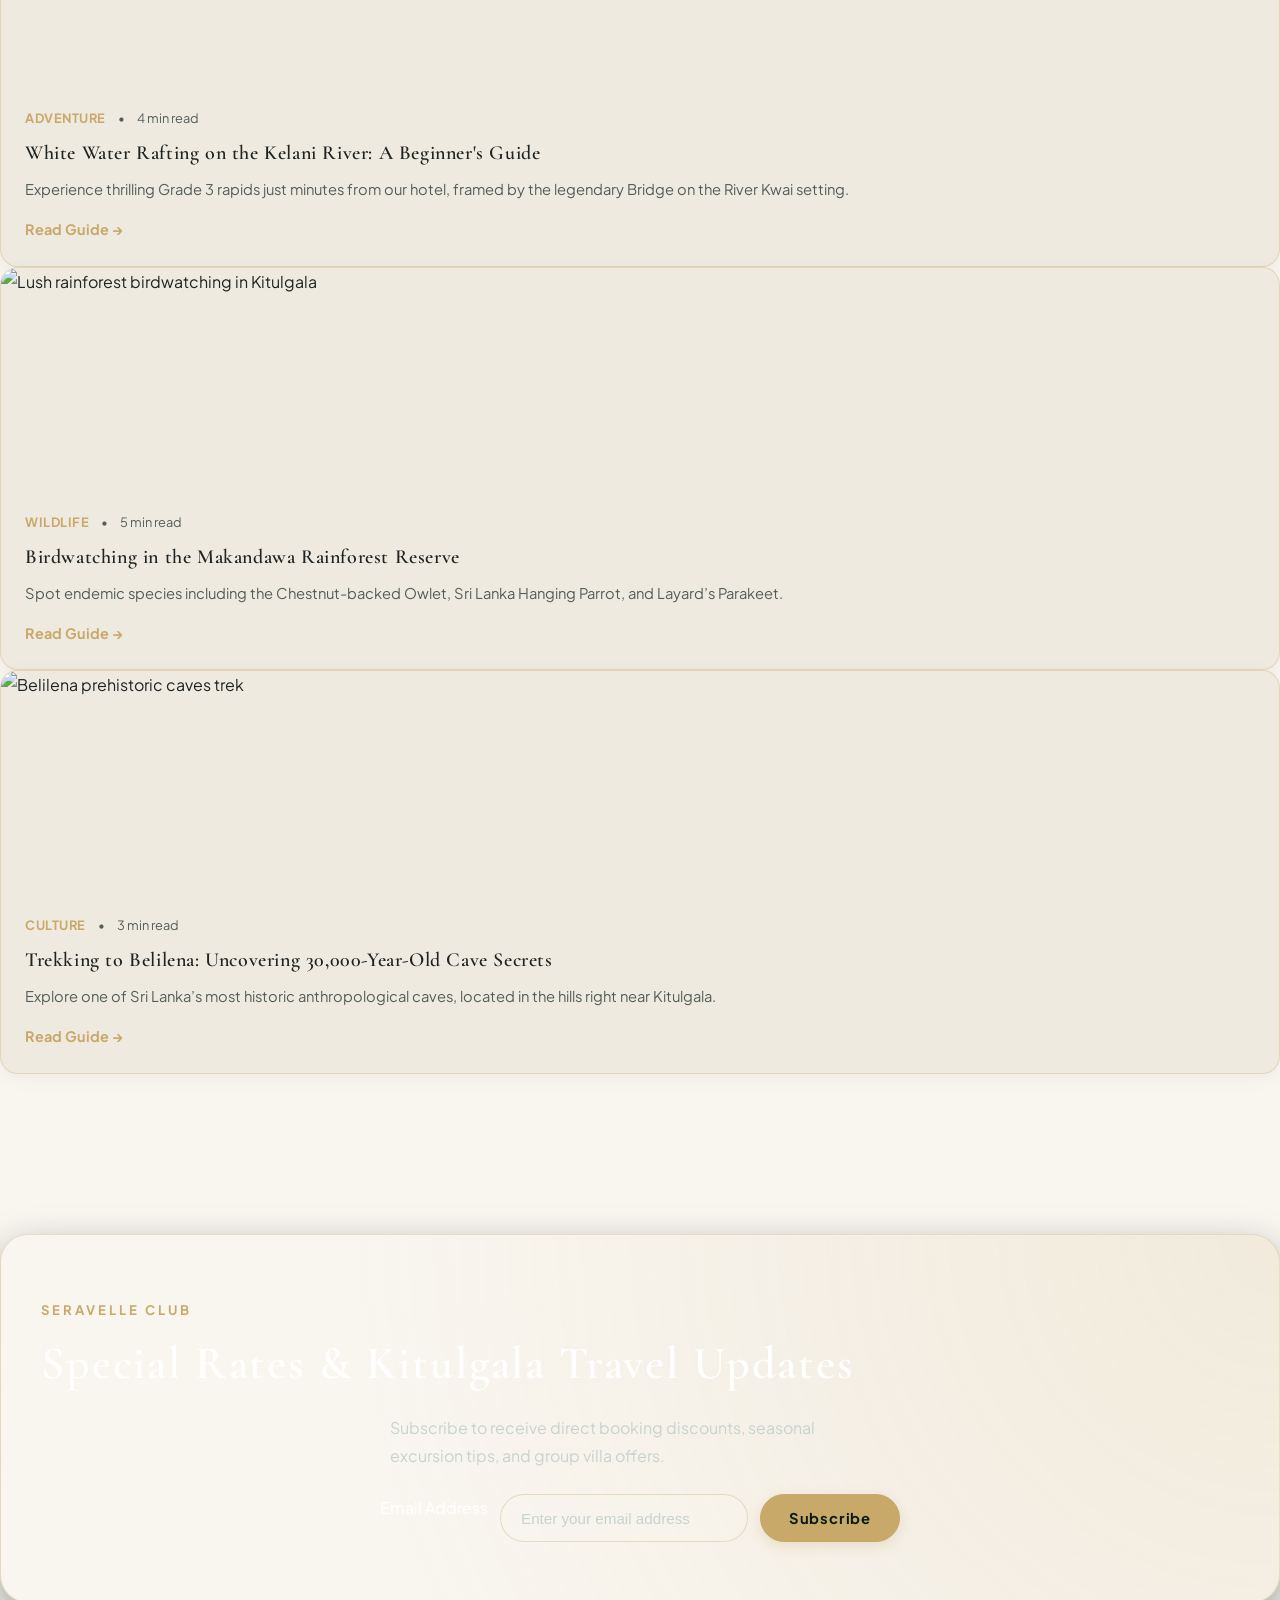
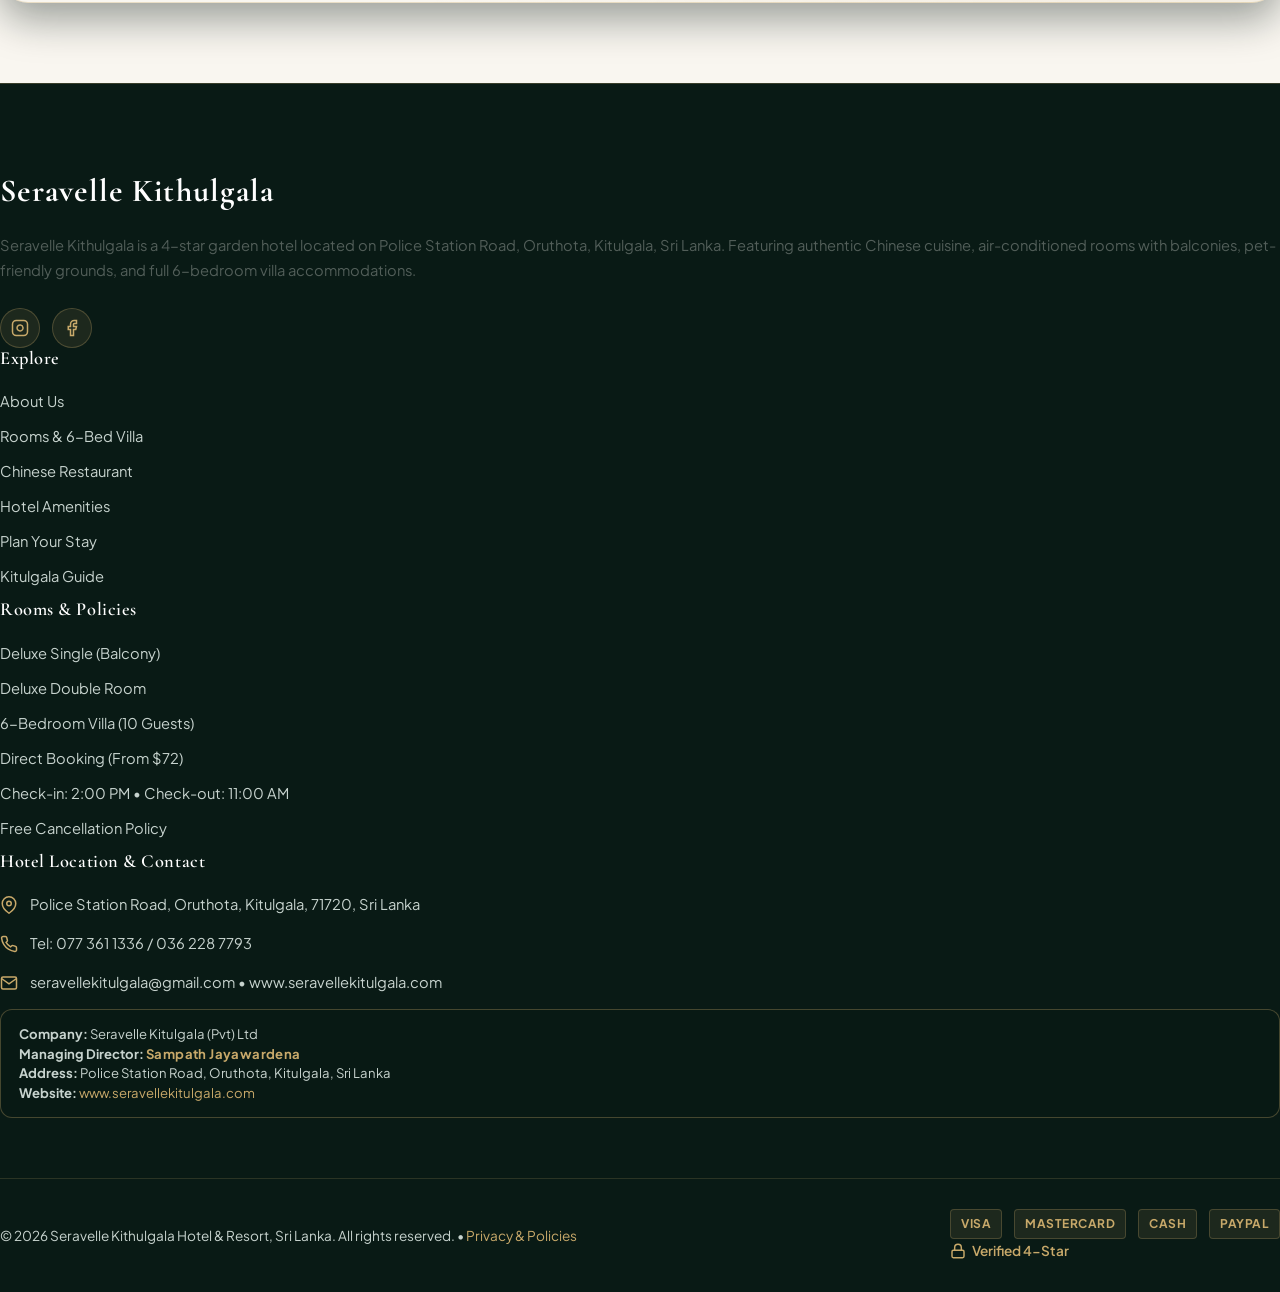
==== commit d3866bed: "feat: implement direct booking engine with official LKR pricing and new resort imagery" ====
--- a/index.html
+++ b/index.html
@@ -376,7 +376,7 @@
           <div class="col-lg-6 col-md-6">
             <article class="room-card h-100">
               <div class="room-card-img-wrapper">
-                <img src="https://images.unsplash.com/photo-1566665797739-1674de7a421a?auto=format&fit=crop&w=900&q=80" 
+                <img src="public/Room%20No%203%20Super%20Deluxe%20Family%20Cabana%204%20pax%2001.jpeg" 
                      alt="The Saman Sanctuary Super Deluxe Family Cabana at Seravelle Kitulgala" 
                      class="room-card-img" 
                      width="900" height="600" loading="lazy">
--- a/css/style.css
+++ b/css/style.css
@@ -2577,6 +2577,15 @@
   background-color: rgba(200, 169, 106, 0.08);
 }
 
+.tariff-table tbody tr.table-row-active td {
+  background-color: rgba(200, 169, 106, 0.16);
+  color: var(--color-depth-dark);
+}
+
+.tariff-table tbody tr.table-row-active td:first-child {
+  border-left: 3px solid var(--color-accent-gold);
+}
+
 .tariff-rate-bold {
   font-weight: 700;
   color: var(--color-depth-dark);
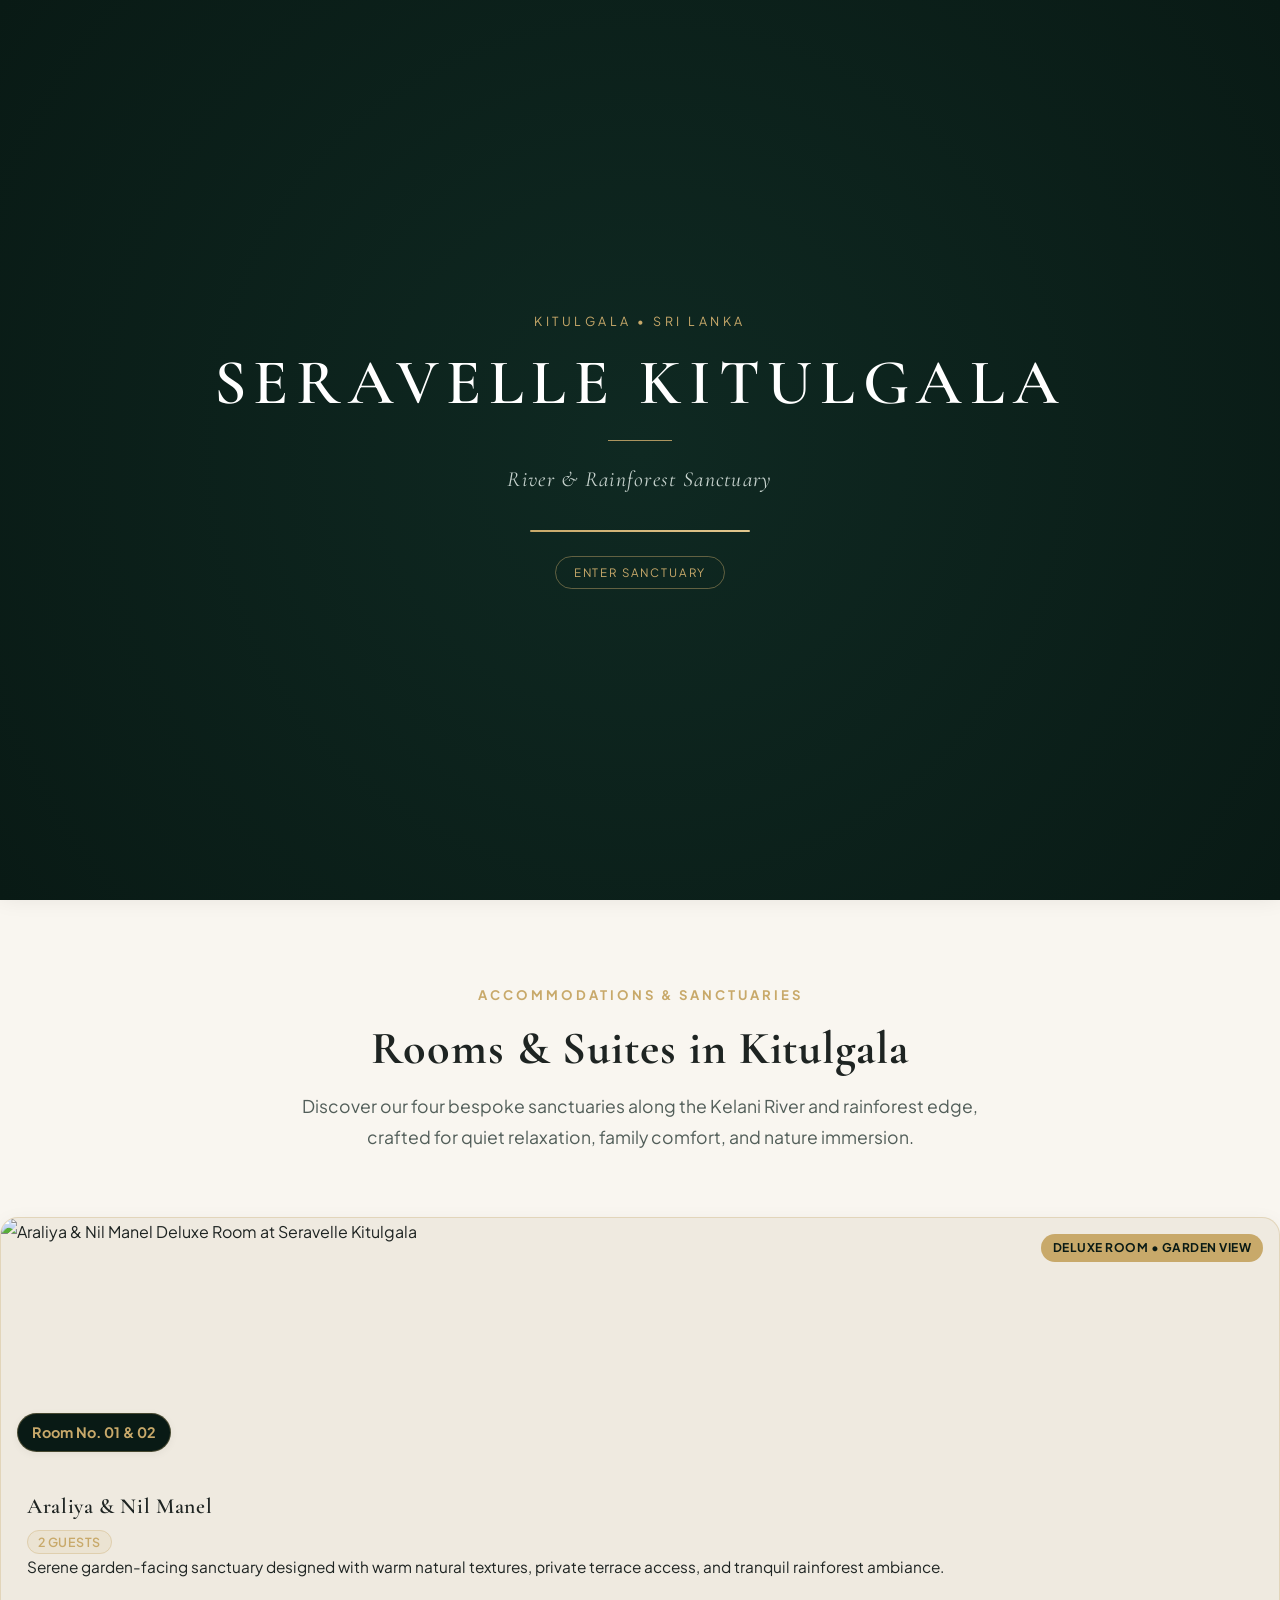
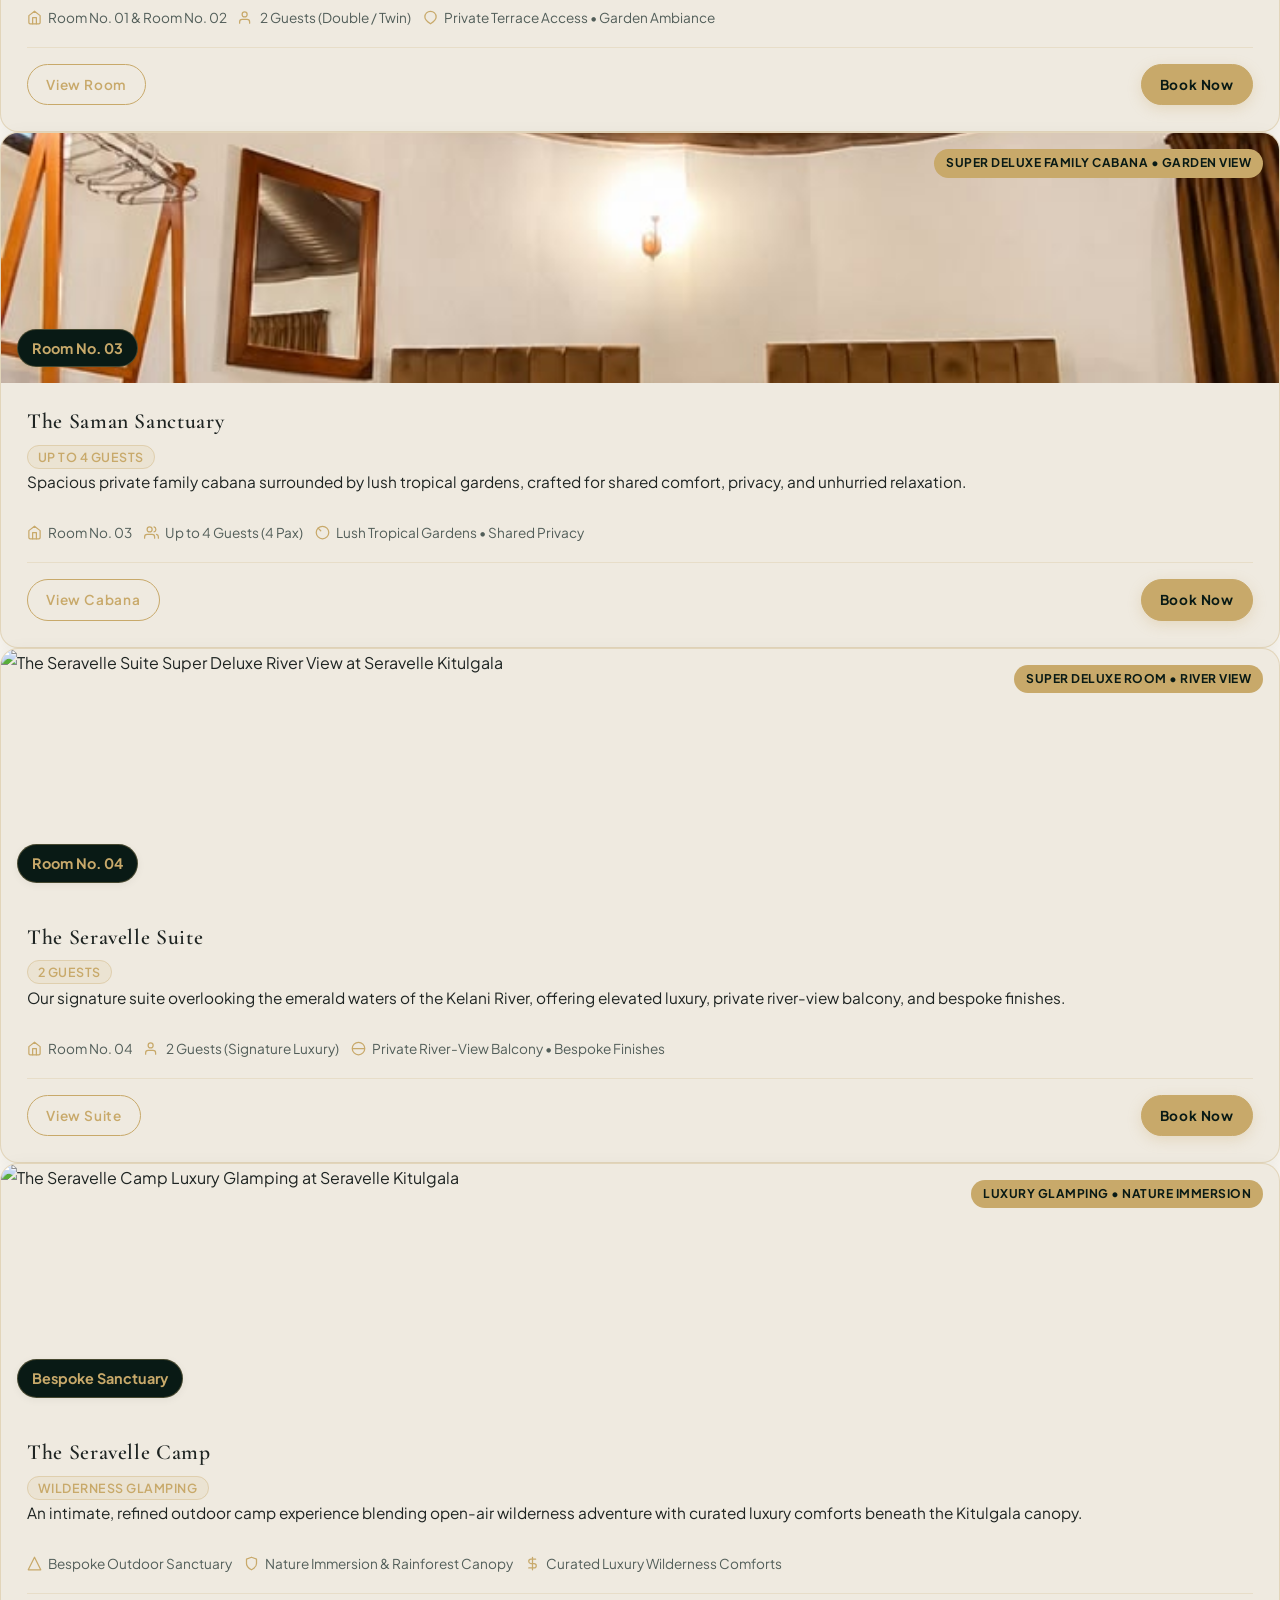
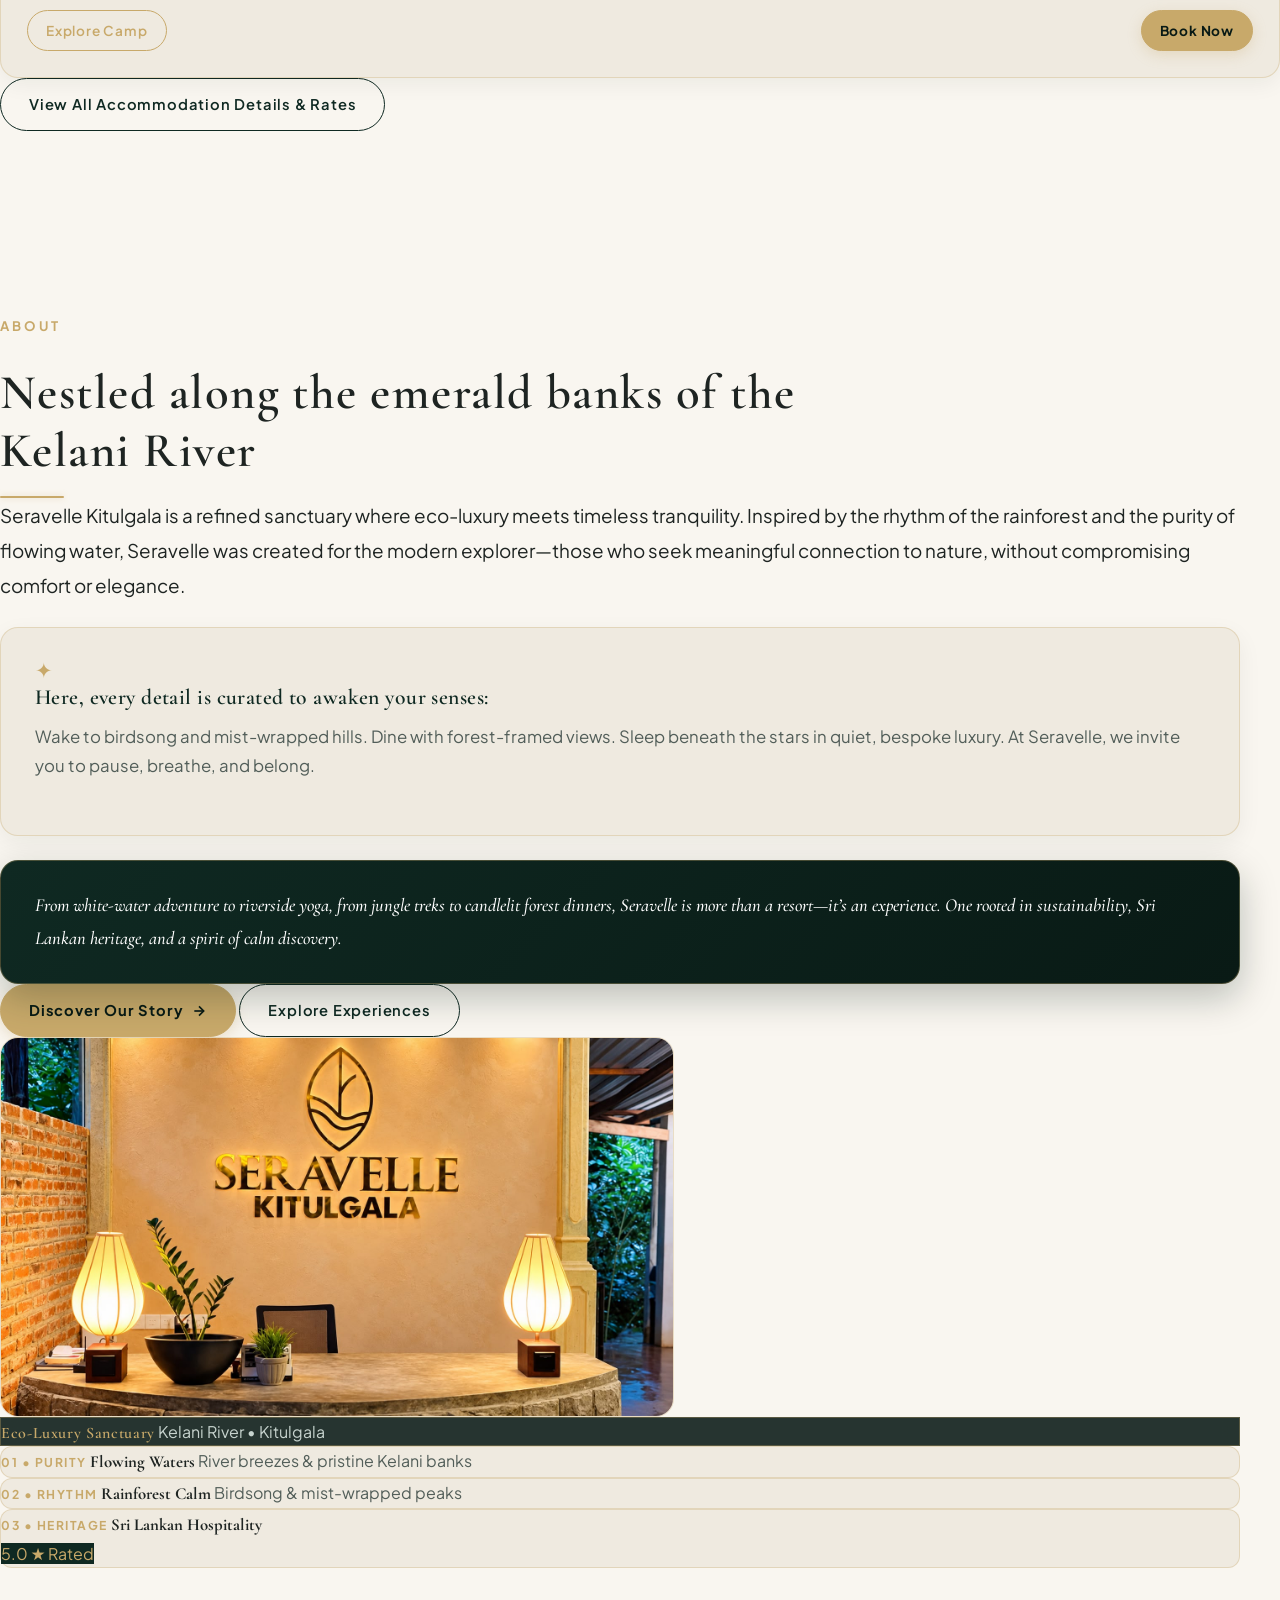
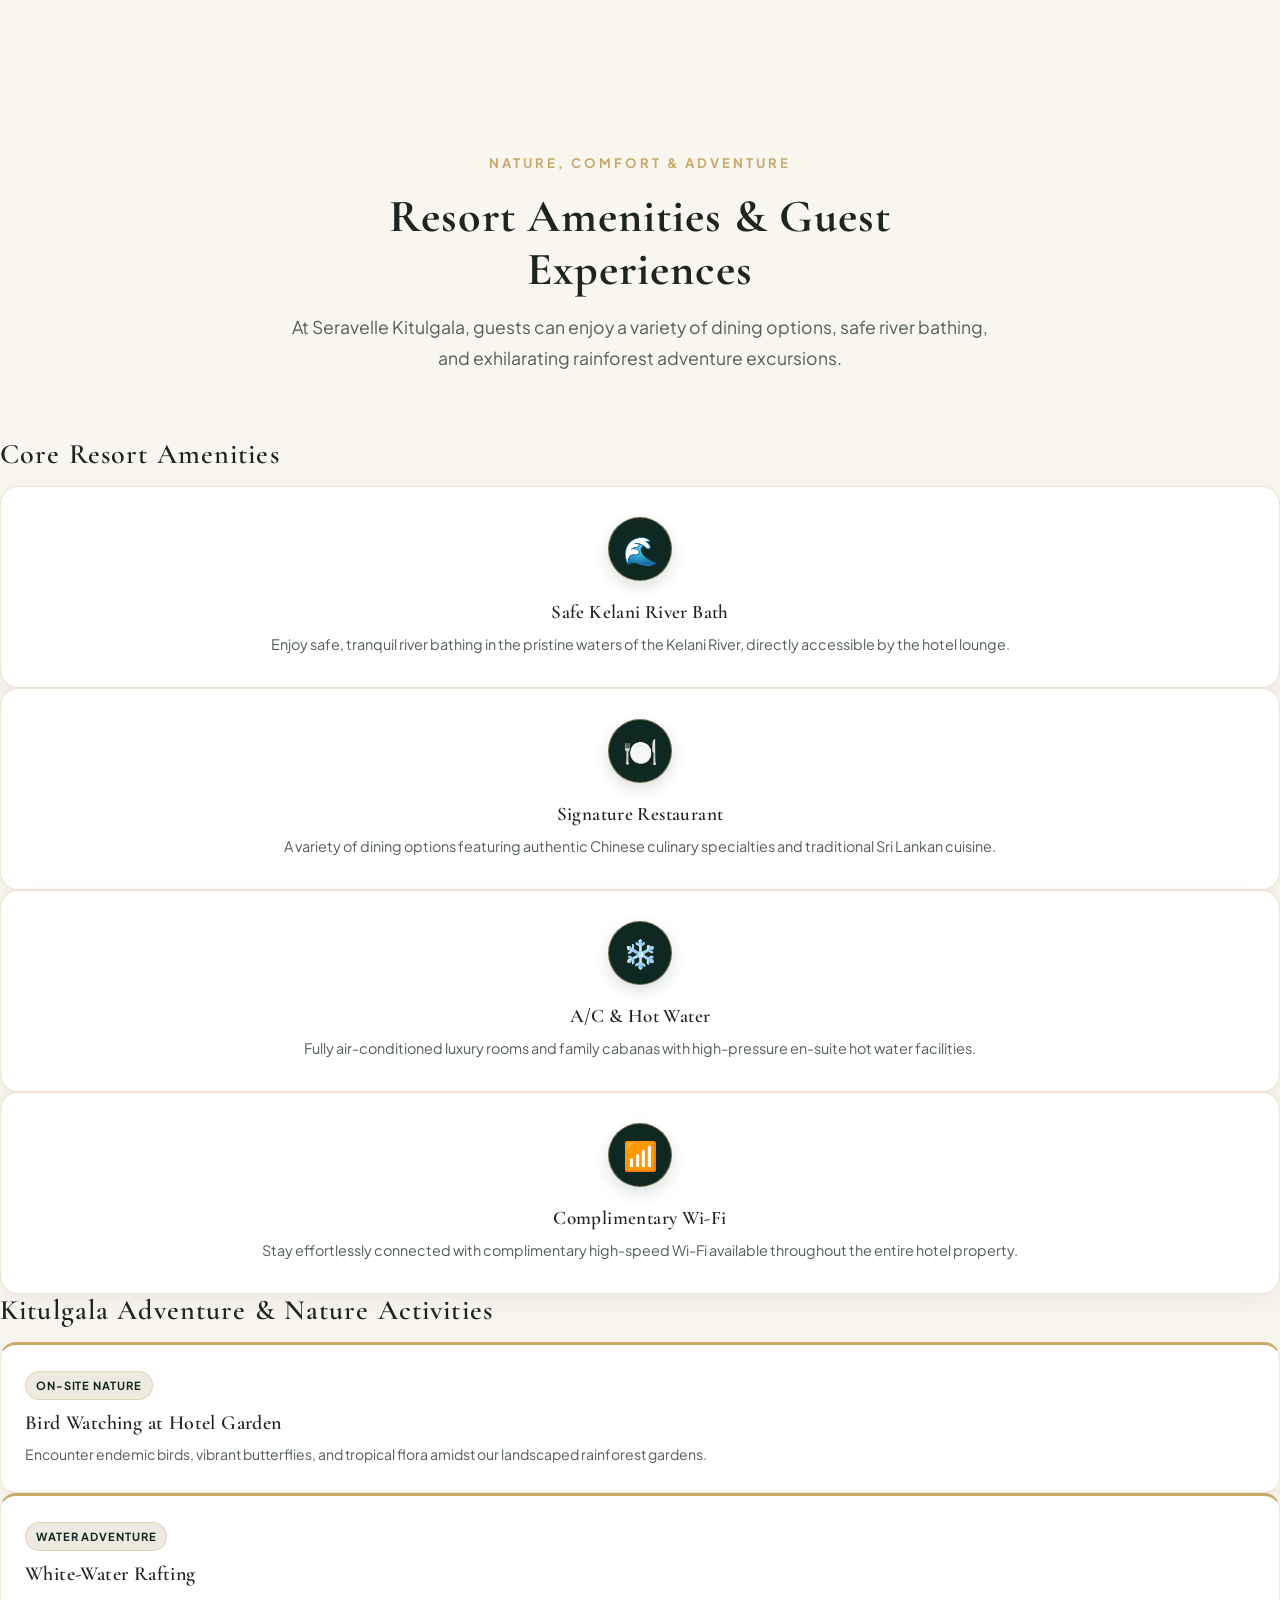
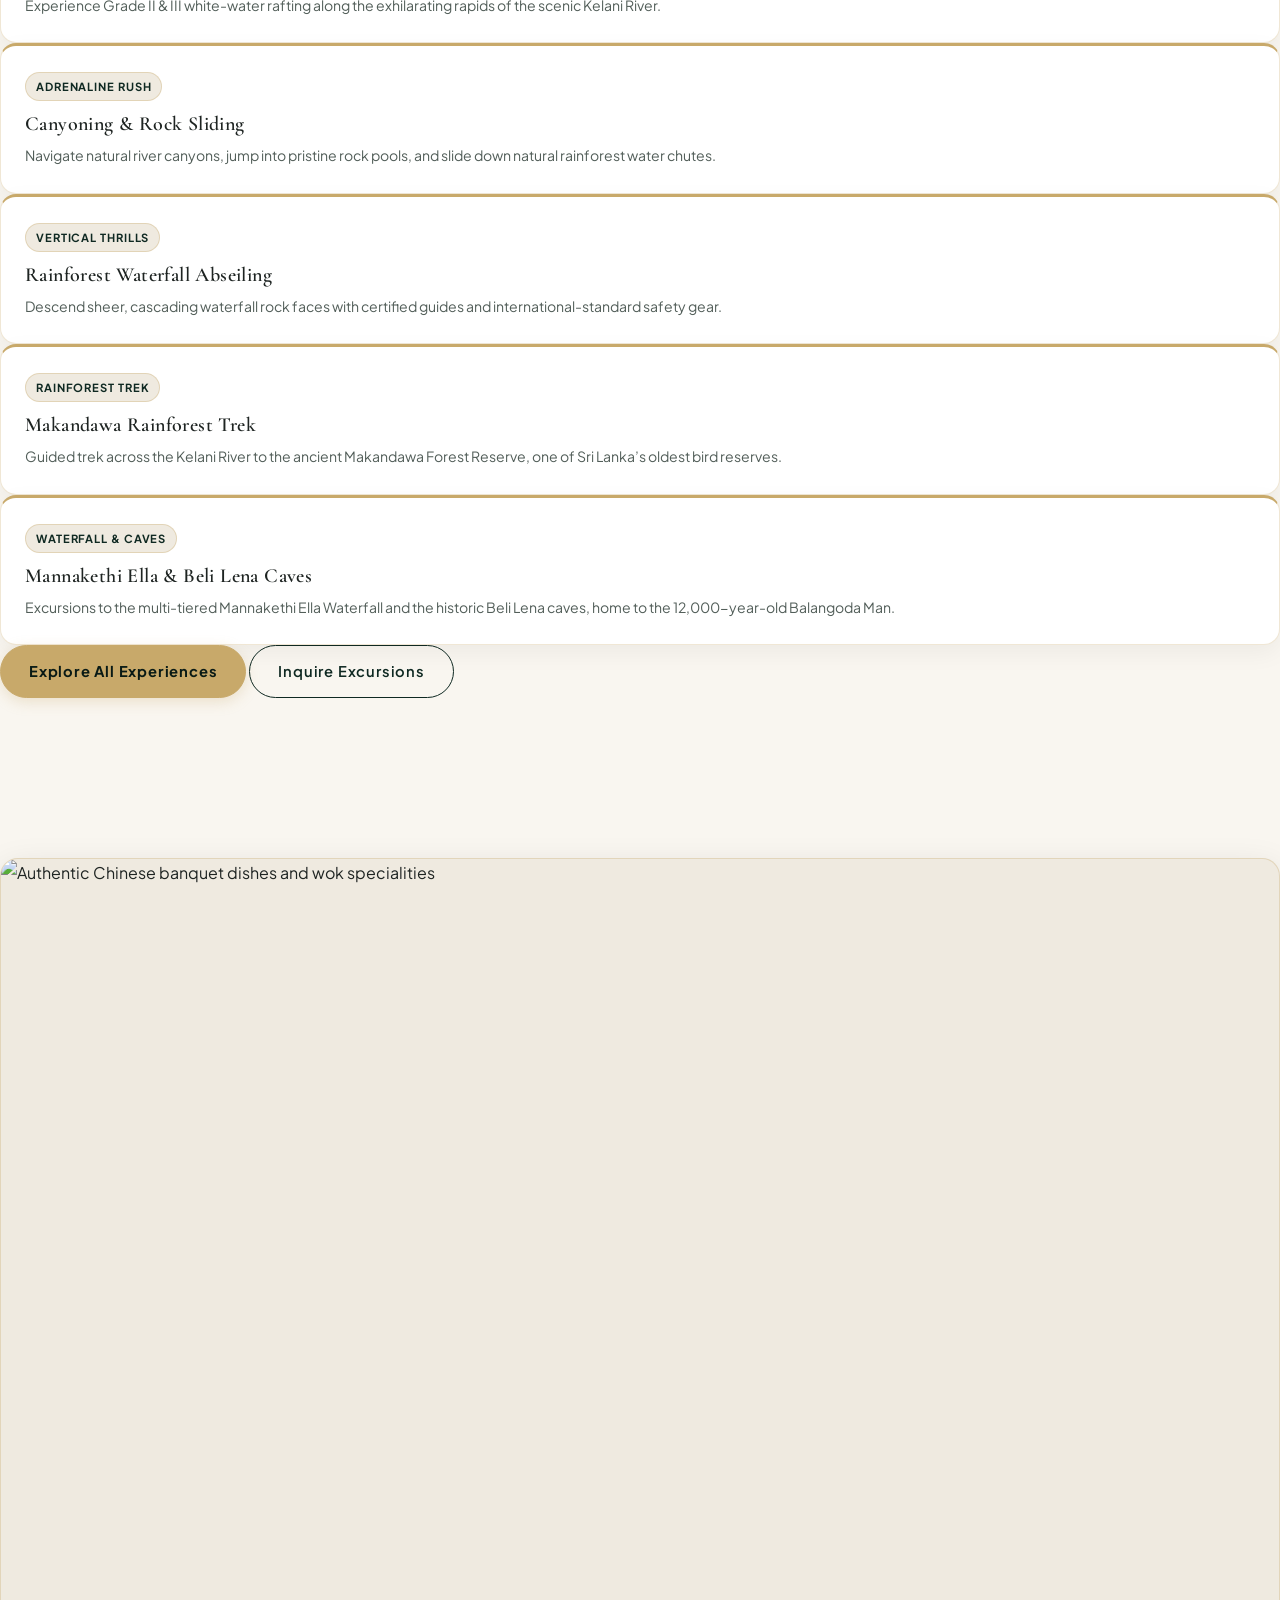
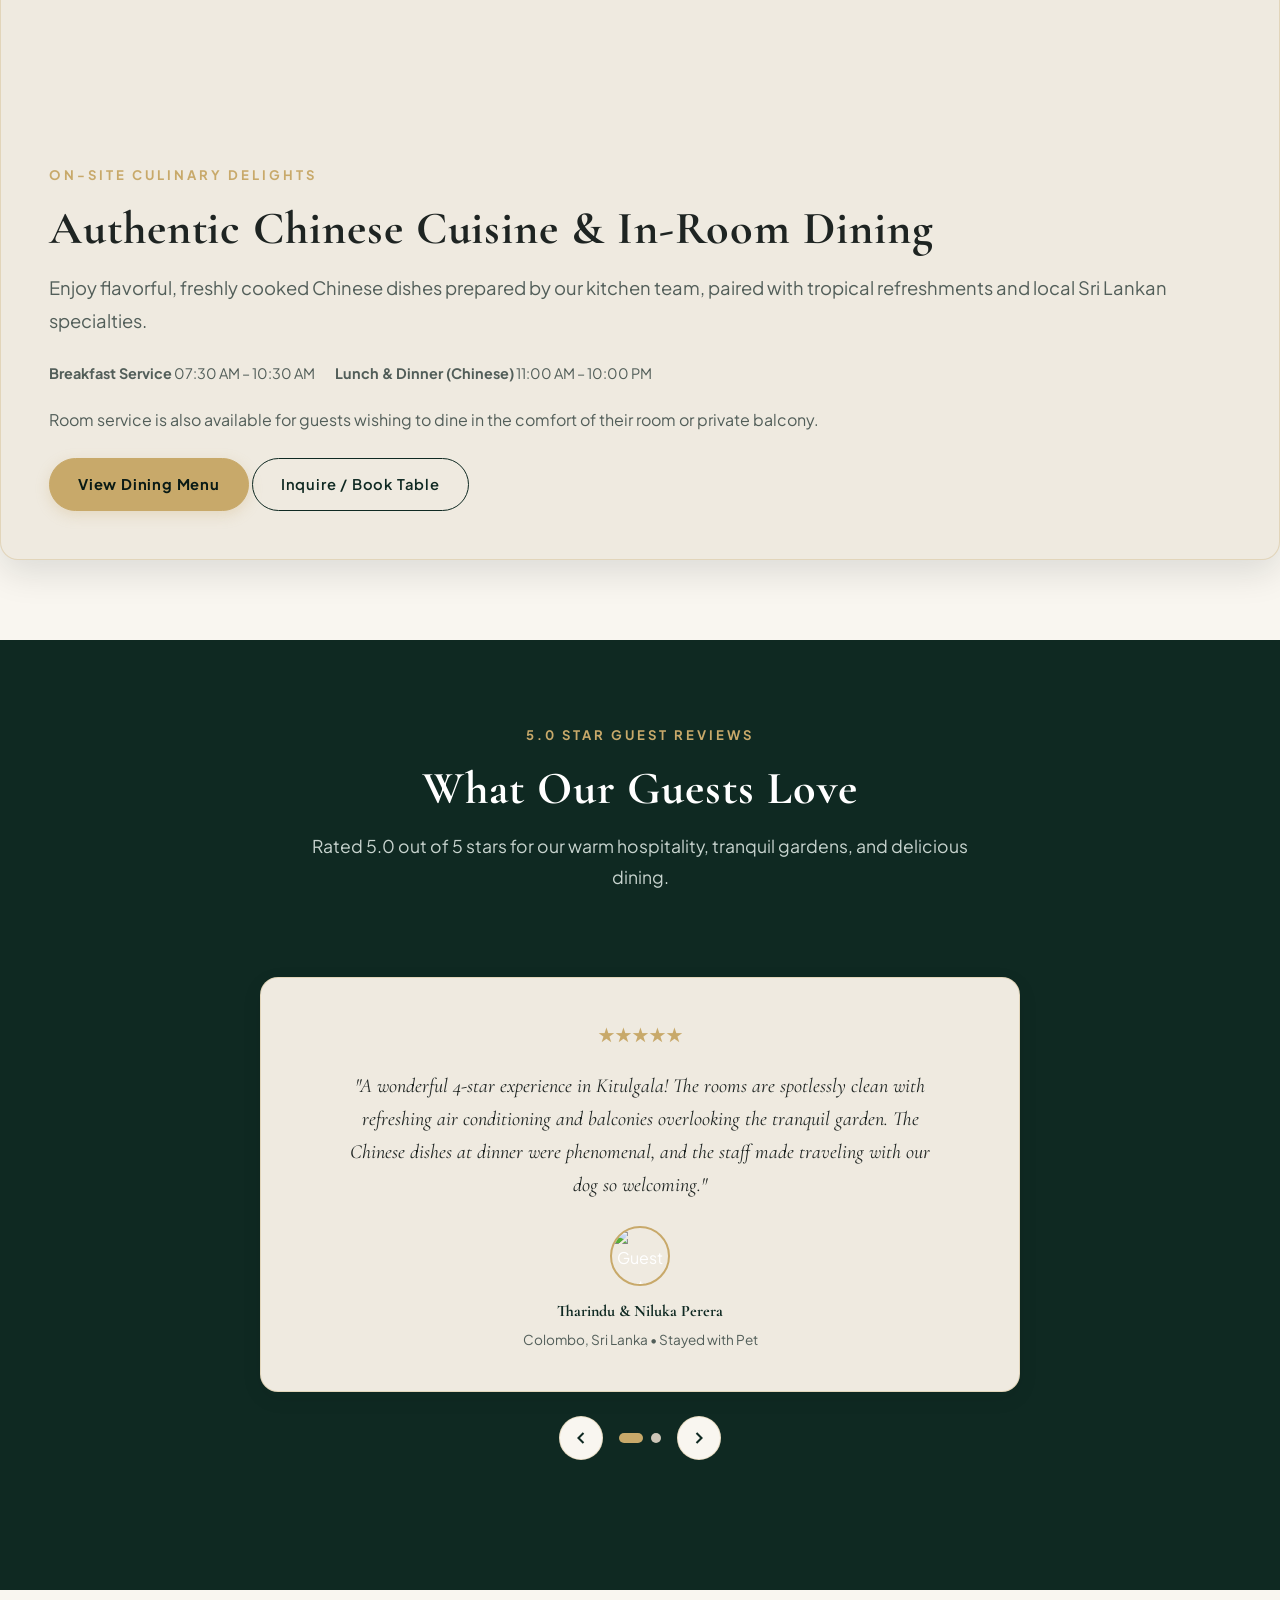
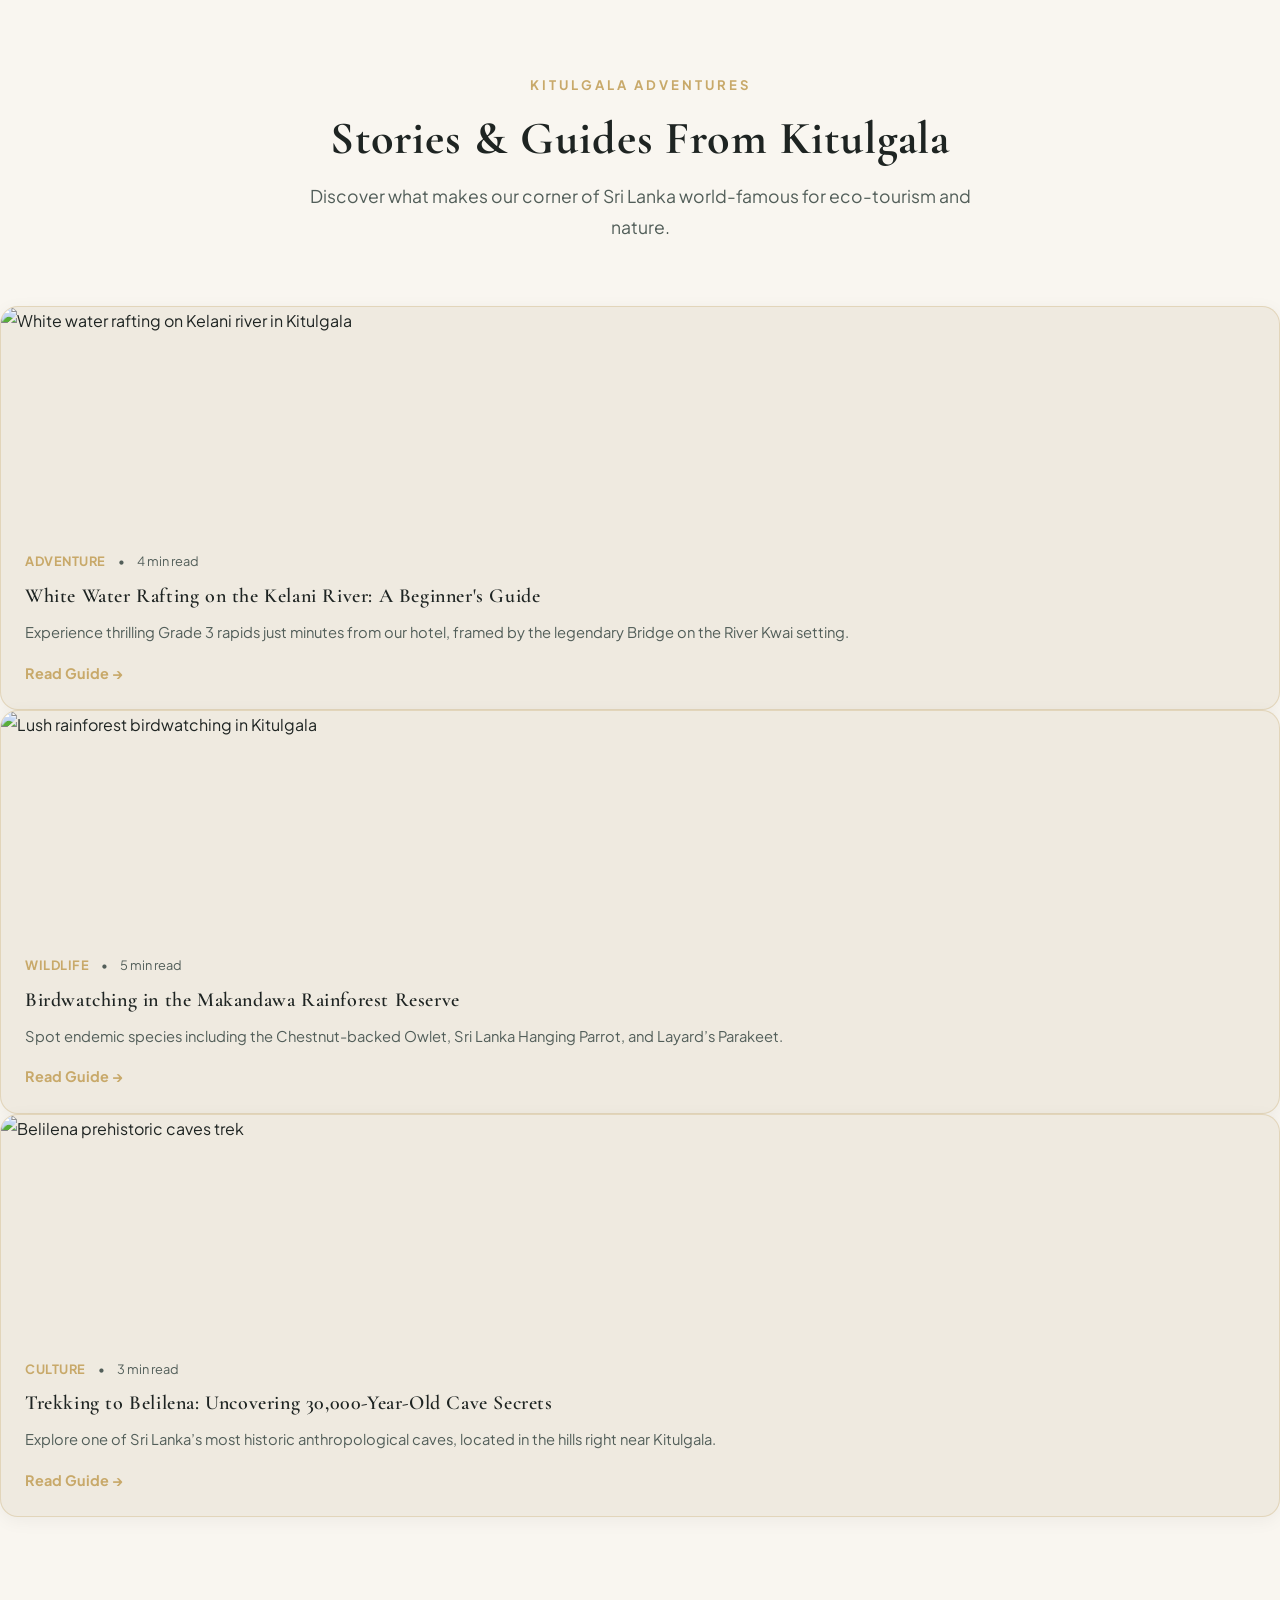
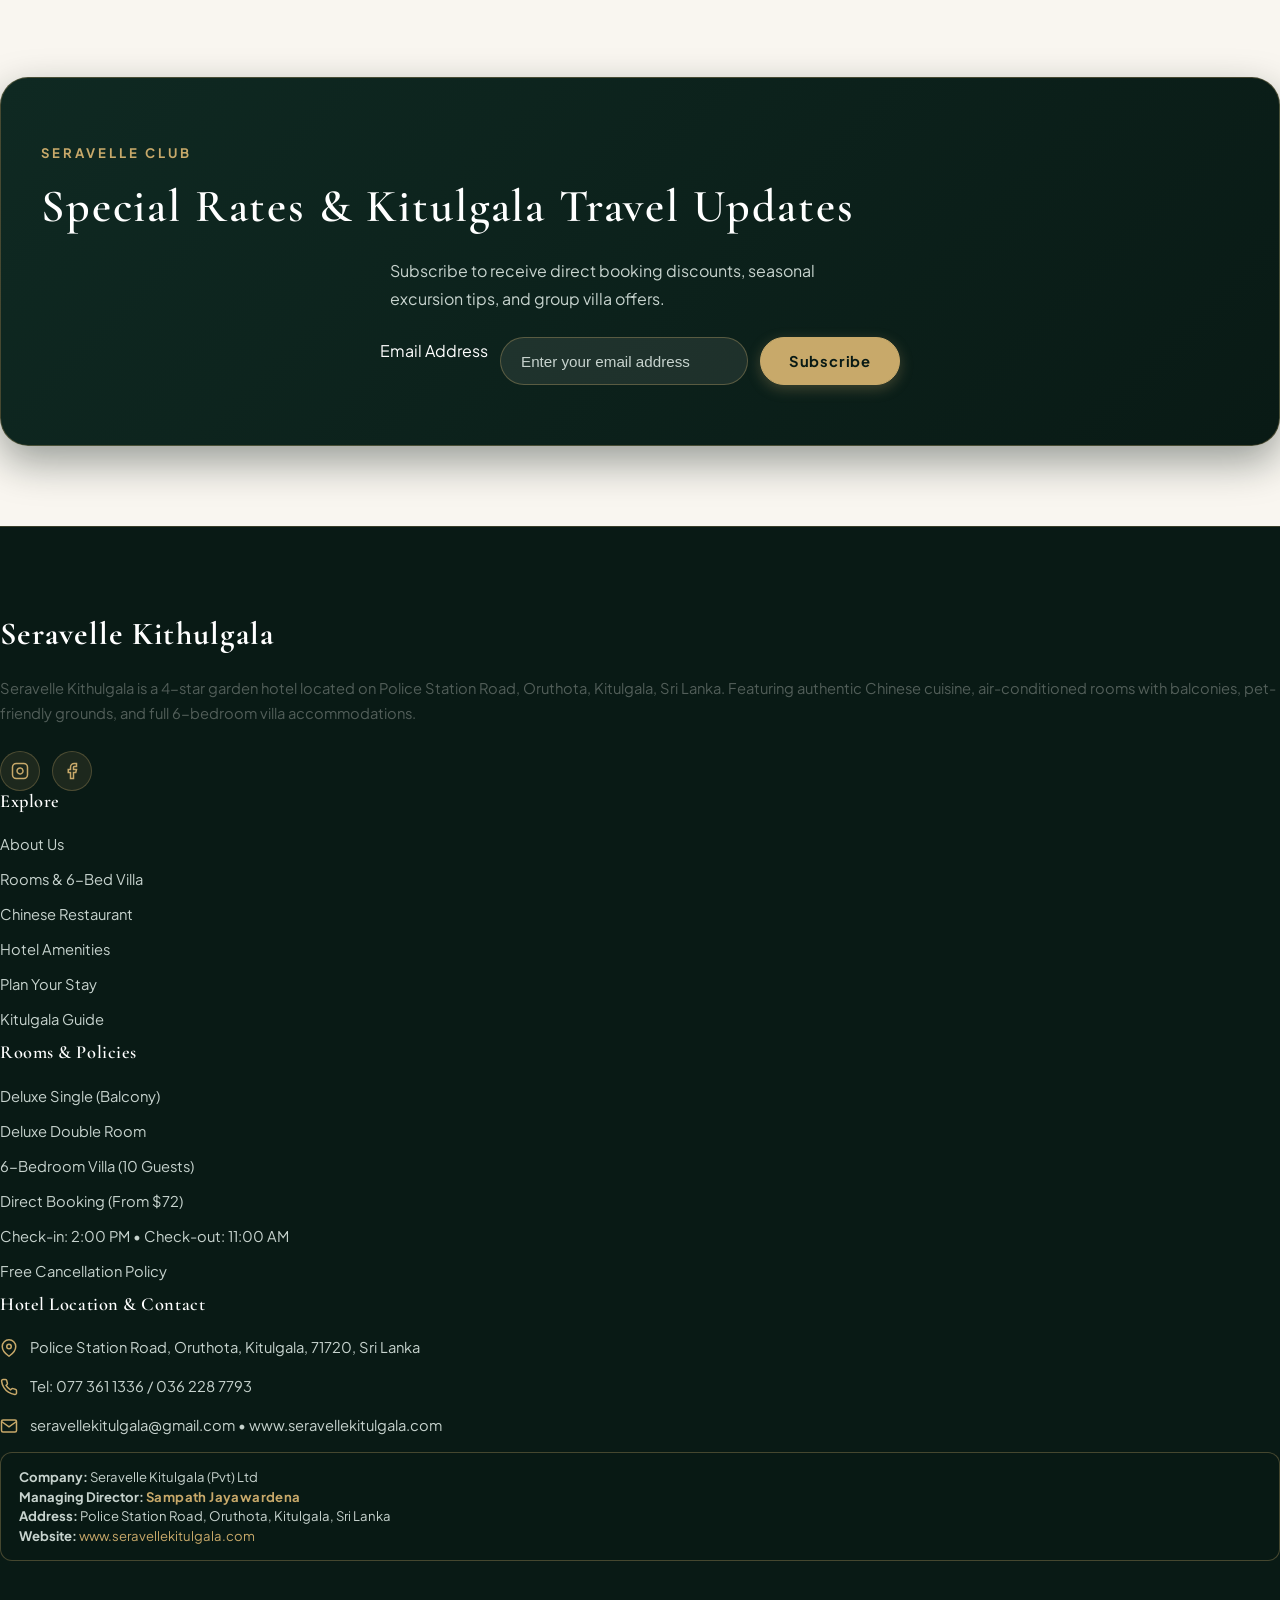
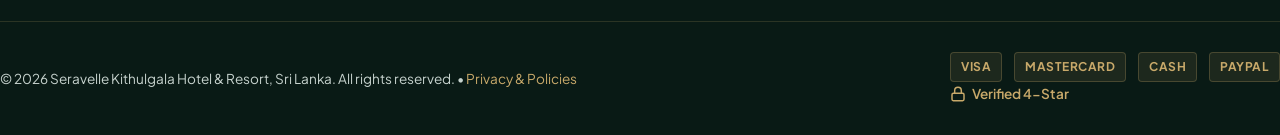
==== commit eccf3df4: "refactor: introduce style.css and update stylesheet references across pages" ====
--- a/index.html
+++ b/index.html
@@ -21,9 +21,132 @@
   <link href="https://cdn.jsdelivr.net/npm/bootstrap@5.3.3/dist/css/bootstrap-grid.min.css" rel="stylesheet">
   
   <!-- Custom Design System Styles -->
-  <link rel="stylesheet" href="css/style.css">
+  <link rel="stylesheet" href="css/style.css?v=5">
 </head>
 <body>
+
+  <!-- LUXURY SPLASH SCREEN (5s Intro) -->
+  <div id="seravelle-splash" aria-label="Welcome to Seravelle Kitulgala" style="
+    position: fixed;
+    inset: 0;
+    z-index: 99999;
+    background: radial-gradient(circle at center, #0F2922 0%, #091A15 100%);
+    display: flex;
+    flex-direction: column;
+    align-items: center;
+    justify-content: center;
+    text-align: center;
+    padding: 24px;
+    transition: opacity 0.8s ease, visibility 0.8s ease;
+  ">
+    <style>
+      @keyframes splashFadeUp {
+        from { opacity: 0; transform: translateY(16px); }
+        to { opacity: 1; transform: translateY(0); }
+      }
+      @keyframes splashProgress {
+        from { width: 0%; }
+        to { width: 100%; }
+      }
+      .splash-eyebrow {
+        font-family: 'Plus Jakarta Sans', sans-serif;
+        font-size: 0.78rem;
+        letter-spacing: 0.28em;
+        text-transform: uppercase;
+        color: #C8A96A;
+        margin-bottom: 14px;
+        animation: splashFadeUp 0.9s ease forwards;
+      }
+      .splash-title {
+        font-family: 'Cormorant Garamond', Georgia, serif;
+        font-size: clamp(2.2rem, 5vw, 4rem);
+        font-weight: 600;
+        letter-spacing: 0.12em;
+        color: #FFFFFF;
+        margin: 0;
+        line-height: 1.15;
+        animation: splashFadeUp 1.1s ease forwards;
+      }
+      .splash-divider {
+        width: 64px;
+        height: 1px;
+        background: #C8A96A;
+        margin: 20px auto;
+        opacity: 0.85;
+      }
+      .splash-subtitle {
+        font-family: 'Cormorant Garamond', Georgia, serif;
+        font-style: italic;
+        font-size: clamp(1.05rem, 2vw, 1.35rem);
+        color: #C7D3CE;
+        letter-spacing: 0.06em;
+        margin: 0 0 32px;
+        animation: splashFadeUp 1.3s ease forwards;
+      }
+      .splash-bar-track {
+        width: 220px;
+        height: 2px;
+        background: rgba(200, 169, 106, 0.22);
+        border-radius: 999px;
+        overflow: hidden;
+        margin-bottom: 24px;
+      }
+      .splash-bar-fill {
+        height: 100%;
+        width: 0%;
+        background: linear-gradient(90deg, #C8A96A, #E2C78E);
+        animation: splashProgress 5s linear forwards;
+      }
+      .splash-skip-btn {
+        background: transparent;
+        border: 1px solid rgba(200, 169, 106, 0.45);
+        color: #C8A96A;
+        font-family: 'Plus Jakarta Sans', sans-serif;
+        font-size: 0.72rem;
+        letter-spacing: 0.16em;
+        text-transform: uppercase;
+        padding: 8px 18px;
+        border-radius: 999px;
+        cursor: pointer;
+        transition: all 0.25s ease;
+      }
+      .splash-skip-btn:hover {
+        background: #C8A96A;
+        color: #091A15;
+      }
+    </style>
+
+    <div class="splash-eyebrow">Kitulgala • Sri Lanka</div>
+    <h1 class="splash-title">SERAVELLE KITULGALA</h1>
+    <div class="splash-divider"></div>
+    <p class="splash-subtitle">River &amp; Rainforest Sanctuary</p>
+    <div class="splash-bar-track" aria-hidden="true">
+      <div class="splash-bar-fill"></div>
+    </div>
+    <button type="button" class="splash-skip-btn" id="splash-skip-btn">Enter Sanctuary</button>
+
+    <script>
+      (function () {
+        var splash = document.getElementById('seravelle-splash');
+        var skipBtn = document.getElementById('splash-skip-btn');
+        function hideSplash() {
+          if (!splash) return;
+          splash.style.opacity = '0';
+          splash.style.visibility = 'hidden';
+          setTimeout(function () {
+            if (splash && splash.parentNode) splash.parentNode.removeChild(splash);
+          }, 850);
+        }
+        var timer = setTimeout(hideSplash, 5000);
+        if (skipBtn) {
+          skipBtn.addEventListener('click', function () {
+            clearTimeout(timer);
+            hideSplash();
+          });
+        }
+      })();
+    </script>
+  </div>
 
   <!-- ACCESSIBLE SKIP LINK -->
   <a href="#main-content" class="skip-link">Skip to main content</a>
@@ -119,19 +242,12 @@
       <div class="container">
         <div class="row align-items-center g-4 g-xl-5">
           
-          <!-- Left Column: Hero Headline & Official Copy -->
-          <div class="col-lg-7">
-            <div class="hero-content">
-              <span class="kicker kicker-coral">BOUTIQUE ECO-LUXURY RETREAT • KELANI RIVER, KITULGALA</span>
-              <h1 class="hero-headline">
-                Seravelle Kitulgala:<br>
-                River &amp; Rainforest Sanctuary
-              </h1>
-              <p class="hero-subtext">Located along the scenic Kelani River in Kitulgala, Seravelle Kitulgala is a boutique eco-luxury retreat offering comfort, nature immersion, and adventure-based experiences—ideal for FIT travelers, couples, families, and small groups.</p>
-              
-              <div class="d-flex flex-wrap gap-3 align-items-center mb-4">
+          <!-- Centered Hero Actions & Badges (pushed down below background signage) -->
+          <div class="col-12 text-center" style="padding-top: 300px;">
+            <div class="hero-content mx-auto">
+              <div class="d-flex flex-wrap align-items-center justify-content-center mb-4" style="gap: 16px;">
                 <a href="#featured-rooms" class="btn btn-coral btn-lg">
-                  View Rooms (From LKR 14,000)
+                  Rooms
                   <svg width="16" height="16" fill="none" stroke="currentColor" stroke-width="2.5" viewBox="0 0 24 24" aria-hidden="true">
                     <line x1="5" y1="12" x2="19" y2="12"></line>
                     <polyline points="12 5 19 12 12 19"></polyline>
@@ -143,7 +259,7 @@
               </div>
 
               <!-- Trust Rating & Badges -->
-              <div class="hero-badges">
+              <div class="hero-badges justify-content-center">
                 <span>
                   <strong class="rating-stars">★★★★★</strong>
                   5.0 / 5.0 Guest Rating
@@ -158,151 +274,10 @@
             </div>
           </div>
 
-          <!-- Right Column: "Book Your Stay" Widget with Live LKR Rates -->
-          <div class="col-lg-5">
-            <div class="hero-booking-card" id="booking-widget">
-              <div class="booking-card-header">
-                <div class="d-flex justify-content-between align-items-center mb-1">
-                  <h2 class="booking-card-title">Book Your Stay</h2>
-                  <span class="badge badge-rate-starting" id="hero-badge-rate">From LKR 14,000 / nt</span>
-                </div>
-                <p class="booking-card-subtitle">Check-in: 2:00 PM • Check-out: 11:00 AM • All rates NET in LKR (incl. service charge)</p>
-              </div>
-
-              <form id="hero-booking-form" novalidate>
-                <!-- Row 1: Check-in & Check-out Dates -->
-                <div class="row g-2 mb-2">
-                  <div class="col-6">
-                    <div class="form-group-custom mb-0">
-                      <label for="hero-checkin" class="form-label-custom">Check-In (2:00 PM)</label>
-                      <div class="input-with-icon">
-                        <svg class="input-icon" width="16" height="16" viewBox="0 0 24 24" fill="none" stroke="currentColor" stroke-width="2" stroke-linecap="round" stroke-linejoin="round" aria-hidden="true">
-                          <rect x="3" y="4" width="18" height="18" rx="2" ry="2"></rect>
-                          <line x1="16" y1="2" x2="16" y2="6"></line>
-                          <line x1="8" y1="2" x2="8" y2="6"></line>
-                          <line x1="3" y1="10" x2="21" y2="10"></line>
-                        </svg>
-                        <input type="date" id="hero-checkin" name="checkin" class="form-control-custom" required aria-required="true">
-                      </div>
-                    </div>
-                  </div>
-                  <div class="col-6">
-                    <div class="form-group-custom mb-0">
-                      <label for="hero-checkout" class="form-label-custom">Check-Out (11:00 AM)</label>
-                      <div class="input-with-icon">
-                        <svg class="input-icon" width="16" height="16" viewBox="0 0 24 24" fill="none" stroke="currentColor" stroke-width="2" stroke-linecap="round" stroke-linejoin="round" aria-hidden="true">
-                          <rect x="3" y="4" width="18" height="18" rx="2" ry="2"></rect>
-                          <line x1="16" y1="2" x2="16" y2="6"></line>
-                          <line x1="8" y1="2" x2="8" y2="6"></line>
-                          <line x1="3" y1="10" x2="21" y2="10"></line>
-                        </svg>
-                        <input type="date" id="hero-checkout" name="checkout" class="form-control-custom" required aria-required="true">
-                      </div>
-                    </div>
-                  </div>
-                </div>
-
-                <!-- Row 2: Accommodation Selection -->
-                <div class="form-group-custom mb-2">
-                  <label for="hero-room" class="form-label-custom">Accommodation</label>
-                  <div class="input-with-icon">
-                    <svg class="input-icon" width="16" height="16" viewBox="0 0 24 24" fill="none" stroke="currentColor" stroke-width="2" stroke-linecap="round" stroke-linejoin="round" aria-hidden="true">
-                      <path d="M3 9l9-7 9 7v11a2 2 0 0 1-2 2H5a2 2 0 0 1-2-2z"></path>
-                      <polyline points="9 22 9 12 15 12 15 22"></polyline>
-                    </svg>
-                    <select id="hero-room" name="room" class="form-control-custom" aria-label="Select Accommodation">
-                      <option value="deluxe-garden" selected>Deluxe Room (Garden View) – Araliya, Nil Manel</option>
-                      <option value="seravelle-suite">Super Deluxe Room (River View) – The Seravelle Suite</option>
-                      <option value="saman-sanctuary">The Saman Sanctuary (Super Deluxe Family Cabana)</option>
-                      <option value="seravelle-camp">The Seravelle Camp (Luxury Glamping)</option>
-                    </select>
-                  </div>
-                </div>
-
-                <!-- Row 3: Meal Plan & Occupancy / Guests -->
-                <div class="row g-2 mb-2">
-                  <div class="col-6">
-                    <div class="form-group-custom mb-0">
-                      <label for="hero-meal-plan" class="form-label-custom">Meal Plan</label>
-                      <div class="input-with-icon">
-                        <svg class="input-icon" width="16" height="16" viewBox="0 0 24 24" fill="none" stroke="currentColor" stroke-width="2" stroke-linecap="round" stroke-linejoin="round" aria-hidden="true">
-                          <path d="M18 8h1a4 4 0 0 1 0 8h-1"></path>
-                          <path d="M2 8h16v9a4 4 0 0 1-4 4H6a4 4 0 0 1-4-4V8z"></path>
-                          <line x1="6" y1="1" x2="6" y2="4"></line>
-                          <line x1="10" y1="1" x2="10" y2="4"></line>
-                          <line x1="14" y1="1" x2="14" y2="4"></line>
-                        </svg>
-                        <select id="hero-meal-plan" name="mealPlan" class="form-control-custom" aria-label="Select Meal Plan">
-                          <option value="RO" selected>Room Only (RO)</option>
-                          <option value="BB">Bed &amp; Breakfast (BB)</option>
-                          <option value="HB">Half Board (HB)</option>
-                          <option value="FB">Full Board (FB)</option>
-                        </select>
-                      </div>
-                    </div>
-                  </div>
-                  <div class="col-6">
-                    <div class="form-group-custom mb-0">
-                      <label for="hero-occupancy" class="form-label-custom">Occupancy / Guests</label>
-                      <div class="input-with-icon">
-                        <svg class="input-icon" width="16" height="16" viewBox="0 0 24 24" fill="none" stroke="currentColor" stroke-width="2" stroke-linecap="round" stroke-linejoin="round" aria-hidden="true">
-                          <path d="M17 21v-2a4 4 0 0 0-4-4H5a4 4 0 0 0-4 4v2"></path>
-                          <circle cx="9" cy="7" r="4"></circle>
-                          <path d="M23 21v-2a4 4 0 0 0-3-3.87"></path>
-                          <path d="M16 3.13a4 4 0 0 1 0 7.75"></path>
-                        </svg>
-                        <select id="hero-occupancy" name="occupancy" class="form-control-custom" aria-label="Select Occupancy">
-                          <option value="single">Single (1 Guest)</option>
-                          <option value="double" selected>Double (2 Guests)</option>
-                          <option value="triple">Triple (3 Guests)</option>
-                          <option value="local-guide">Local Guide (+Guide Rate)</option>
-                          <option value="foreign-guide">Foreign Guide (+Guide Rate)</option>
-                        </select>
-                      </div>
-                    </div>
-                  </div>
-                </div>
-
-                <!-- Live Dynamic Rate Calculator Card -->
-                <div class="live-rate-calculator-box mb-2" id="live-rate-display">
-                  <div class="d-flex justify-content-between align-items-baseline">
-                    <span class="rate-box-title">Calculated Nightly Rate:</span>
-                    <div class="rate-box-price">
-                      <span class="rate-box-currency">LKR</span>
-                      <strong class="rate-box-amount" id="live-rate-amount">14,000</strong>
-                      <span class="rate-box-net">NET / night</span>
-                    </div>
-                  </div>
-                  <div class="rate-box-subtext d-flex justify-content-between mt-1">
-                    <span id="live-rate-plan-label">Deluxe Room • Double • Room Only</span>
-                    <span class="rate-box-total" id="live-rate-stay-total"></span>
-                  </div>
-                </div>
-
-                <!-- Submit Button -->
-                <button type="submit" class="btn btn-coral w-100 py-3 mt-1">
-                  <span>CHECK AVAILABILITY &amp; BOOK</span>
-                  <svg width="18" height="18" fill="none" stroke="currentColor" stroke-width="2.5" viewBox="0 0 24 24" aria-hidden="true">
-                    <line x1="5" y1="12" x2="19" y2="12"></line>
-                    <polyline points="12 5 19 12 12 19"></polyline>
-                  </svg>
-                </button>
-
-                <!-- Footer Policy Note inside Booking Card -->
-                <div class="booking-policy-footer mt-2">
-                  <svg width="14" height="14" viewBox="0 0 24 24" fill="none" stroke="currentColor" stroke-width="2" aria-hidden="true">
-                    <circle cx="12" cy="12" r="10"></circle><line x1="12" y1="16" x2="12" y2="12"></line><line x1="12" y1="8" x2="12.01" y2="8"></line>
-                  </svg>
-                  <span>Subject to availability • Peak blackout dates may apply • FITs &amp; small groups</span>
-                </div>
-              </form>
-            </div>
-          </div>
-
         </div>
 
         <!-- Bottom Quick-Highlight Strip -->
-        <div class="hero-highlight-strip">
+        <div class="hero-highlight-strip justify-content-center text-center">
           <div class="highlight-item">
             <svg width="18" height="18" viewBox="0 0 24 24" fill="none" stroke="currentColor" stroke-width="2"><circle cx="12" cy="12" r="10"></circle><polyline points="12 6 12 12 16 14"></polyline></svg>
             <span>Check-in: 2:00 PM • Check-out: 11:00 AM</span>
@@ -496,71 +471,6 @@
           </div>
         </div>
 
-                <!-- Official Confidential Tariff Sheet & Rates Matrix -->
-        <div class="official-tariff-card" id="official-rates">
-          <div class="d-flex flex-wrap justify-content-between align-items-center mb-3">
-            <div>
-              <span class="tariff-validity-badge">Valid from 01/04/2026 to 31/10/2026</span>
-              <h3 class="h4 font-serif text-navy mb-1">Official Accommodation &amp; Meal Plan Tariff</h3>
-              <p class="text-muted small mb-0">Applicable to Deluxe Room (Garden View) &amp; Super Deluxe Room (River View – The Seravelle Suite)</p>
-            </div>
-            <a href="booking.html" class="btn btn-coral btn-sm mt-2 mt-md-0">Book at Official Rates</a>
-          </div>
-
-          <div class="table-responsive">
-            <table class="tariff-table">
-              <thead>
-                <tr>
-                  <th scope="col">Meal Plan</th>
-                  <th scope="col">Single (1 Pax)</th>
-                  <th scope="col">Double (2 Pax)</th>
-                  <th scope="col">Triple (3 Pax)</th>
-                  <th scope="col">Local Guide</th>
-                  <th scope="col">Foreign Guide</th>
-                </tr>
-              </thead>
-              <tbody>
-                <tr>
-                  <td><strong>Room Only (RO)</strong></td>
-                  <td class="tariff-rate-bold">LKR 14,000.00</td>
-                  <td class="tariff-rate-bold">LKR 14,000.00</td>
-                  <td class="tariff-rate-bold">LKR 17,000.00</td>
-                  <td class="tariff-guide-rate">LKR 7,000.00</td>
-                  <td class="tariff-guide-rate">LKR 8,500.00</td>
-                </tr>
-                <tr>
-                  <td><strong>Bed &amp; Breakfast (BB)</strong></td>
-                  <td class="tariff-rate-bold">LKR 15,000.00</td>
-                  <td class="tariff-rate-bold">LKR 18,500.00</td>
-                  <td class="tariff-rate-bold">LKR 20,500.00</td>
-                  <td class="tariff-guide-rate">LKR 8,500.00</td>
-                  <td class="tariff-guide-rate">LKR 10,500.00</td>
-                </tr>
-                <tr>
-                  <td><strong>Half Board (HB)</strong></td>
-                  <td class="tariff-rate-bold">LKR 18,500.00</td>
-                  <td class="tariff-rate-bold">LKR 22,500.00</td>
-                  <td class="tariff-rate-bold">LKR 24,500.00</td>
-                  <td class="tariff-guide-rate">LKR 10,500.00</td>
-                  <td class="tariff-guide-rate">LKR 12,500.00</td>
-                </tr>
-                <tr>
-                  <td><strong>Full Board (FB)</strong></td>
-                  <td class="tariff-rate-bold">LKR 22,500.00</td>
-                  <td class="tariff-rate-bold">LKR 25,500.00</td>
-                  <td class="tariff-rate-bold">LKR 28,000.00</td>
-                  <td class="tariff-guide-rate">LKR 12,500.00</td>
-                  <td class="tariff-guide-rate">LKR 14,500.00</td>
-                </tr>
-              </tbody>
-            </table>
-          </div>
-
-          <div class="tariff-terms-note">
-            <strong>Official Tariff Terms &amp; Conditions:</strong>
-            All rates are NET and quoted in Sri Lankan Rupees (LKR) • Rates include service charge • Subject to availability • Blackout dates may apply during peak periods • FITs &amp; small groups only • Check-in: 2.00 PM | Check-out: 11.00 AM.
-          </div>
-        </div>
         <div class="text-center mt-5">
           <a href="room.html" class="btn btn-outline-navy">View All Accommodation Details &amp; Rates</a>
         </div>
@@ -962,7 +872,7 @@
     <!-- SECTION 7: NEWSLETTER SIGNUP -->
     <section class="section section-white py-5" id="newsletter" aria-label="Newsletter Subscription">
       <div class="container">
-        <div class="newsletter-box text-center">
+        <div class="newsletter-box text-center" style="background: linear-gradient(135deg, #0F2922 0%, #091A15 100%);">
           <span class="kicker kicker-coral">Seravelle Club</span>
           <h2 class="text-white mb-2">Special Rates & Kitulgala Travel Updates</h2>
           <p class="mb-4 text-white-50" style="max-width: 500px; margin-left: auto; margin-right: auto;">
@@ -992,10 +902,10 @@
             Seravelle Kithulgala is a 4-star garden hotel located on Police Station Road, Oruthota, Kitulgala, Sri Lanka. Featuring authentic Chinese cuisine, air-conditioned rooms with balconies, pet-friendly grounds, and full 6-bedroom villa accommodations.
           </p>
           <div class="social-links">
-            <a href="https://instagram.com" target="_blank" rel="noopener noreferrer" class="social-icon-btn" aria-label="Follow Seravelle Kithulgala on Instagram">
+            <a href="https://www.instagram.com/seravellekitulgala/" target="_blank" rel="noopener noreferrer" class="social-icon-btn" aria-label="Follow Seravelle Kitulgala on Instagram">
               <svg width="18" height="18" viewBox="0 0 24 24" fill="none" stroke="currentColor" stroke-width="2"><rect x="2" y="2" width="20" height="20" rx="5" ry="5"></rect><path d="M16 11.37A4 4 0 1 1 12.63 8 4 4 0 0 1 16 11.37z"></path><line x1="17.5" y1="6.5" x2="17.51" y2="6.5"></line></svg>
             </a>
-            <a href="https://facebook.com" target="_blank" rel="noopener noreferrer" class="social-icon-btn" aria-label="Follow Seravelle Kithulgala on Facebook">
+            <a href="https://www.facebook.com/profile.php?id=61584854442913" target="_blank" rel="noopener noreferrer" class="social-icon-btn" aria-label="Follow Seravelle Kitulgala on Facebook">
               <svg width="18" height="18" viewBox="0 0 24 24" fill="none" stroke="currentColor" stroke-width="2"><path d="M18 2h-3a5 5 0 0 0-5 5v3H7v4h3v8h4v-8h3l1-4h-4V7a1 1 0 0 1 1-1h3z"></path></svg>
             </a>
           </div>
@@ -1077,8 +987,8 @@
   <!-- MOBILE STICKY BOOKING BAR -->
   <div class="mobile-sticky-book-bar" aria-label="Quick Mobile Booking">
     <div class="mobile-sticky-price">
-      <span class="mobile-sticky-price-label">Rates From</span>
-      <span class="mobile-sticky-price-value">LKR 14,000 <small class="text-muted fw-normal">/ nt</small></span>
+      <span class="mobile-sticky-price-label">Seravelle Kitulgala</span>
+      <span class="mobile-sticky-price-value">Book Your Room</span>
     </div>
     <a href="booking.html" class="btn btn-coral btn-sm">Book Stay</a>
   </div>
--- a/css/style.css
+++ b/css/style.css
@@ -518,7 +518,7 @@
 
 .dropdown-menu {
   position: absolute;
-  top: calc(100% + 12px);
+  top: 100%;
   left: 0;
   min-width: 260px;
   background: var(--color-primary-dark);
@@ -535,6 +535,15 @@
   margin: 0;
 }
 
+.dropdown-menu::before {
+  content: '';
+  position: absolute;
+  top: -16px;
+  left: 0;
+  right: 0;
+  height: 16px;
+}
+
 .nav-item.dropdown:hover .dropdown-menu,
 .nav-item.dropdown:focus-within .dropdown-menu {
   display: block;
@@ -1452,10 +1461,10 @@
    13. NEWSLETTER SECTION (DEEP FOREST EMERALD & PINE CANOPY DARK)
    -------------------------------------------------------------------------- */
 .newsletter-box {
-  background: linear-gradient(135deg, var(--color-primary-dark) 0%, var(--color-depth-dark) 100%);
+  background: linear-gradient(135deg, #0F2922 0%, #091A15 100%) !important;
   border-radius: var(--radius-xl);
   padding: 60px 40px;
-  color: var(--color-text-on-dark);
+  color: #FFFFFF;
   box-shadow: 0 16px 40px rgba(9, 26, 21, 0.4);
   border: 1px solid var(--color-border-gold);
   background-image: radial-gradient(circle at top right, rgba(200, 169, 106, 0.15), transparent 70%);
@@ -2670,3 +2679,190 @@
   font-weight: 700;
   letter-spacing: 0.4px;
 }
+
+/* --------------------------------------------------------------------------
+   17. ROOM LISTING PAGE CARDS (LUXURY POLISH)
+   -------------------------------------------------------------------------- */
+.room-listing-item .card {
+  background: #FFFFFF !important;
+  border: 1px solid rgba(200, 169, 106, 0.32) !important;
+  border-radius: 20px !important;
+  overflow: hidden !important;
+  box-shadow: 0 12px 32px rgba(9, 26, 21, 0.06) !important;
+  transition: box-shadow 0.3s ease, border-color 0.3s ease;
+}
+
+.room-listing-item .card:hover {
+  border-color: var(--color-accent-gold) !important;
+  box-shadow: 0 20px 44px rgba(9, 26, 21, 0.1) !important;
+}
+
+.room-listing-item .row.g-2.my-3 {
+  display: flex;
+  flex-wrap: wrap;
+  gap: 10px;
+  margin-top: 16px !important;
+  margin-bottom: 20px !important;
+}
+
+.room-listing-item .row.g-2.my-3 > div {
+  width: auto !important;
+  flex: 0 0 auto;
+  background: var(--color-surface-cream);
+  border: 1px solid rgba(200, 169, 106, 0.28);
+  border-radius: 999px;
+  padding: 6px 14px;
+  font-size: 0.82rem;
+  color: var(--color-text-on-light);
+  white-space: nowrap;
+}
+
+.room-listing-item .btn-outline-coral {
+  color: var(--color-primary-dark) !important;
+  border: 1.5px solid var(--color-primary-dark) !important;
+  background: transparent !important;
+}
+
+.room-listing-item .btn-outline-coral:hover {
+  background: var(--color-primary-dark) !important;
+  color: #FFFFFF !important;
+}
+
+.room-listing-item .position-relative {
+  position: relative !important;
+  height: 320px !important;
+  overflow: hidden !important;
+}
+
+.room-listing-item .position-relative img {
+  width: 100% !important;
+  height: 100% !important;
+  object-fit: cover !important;
+  display: block;
+}
+
+.room-listing-item .room-tag {
+  position: absolute;
+  top: 14px;
+  left: 14px;
+  right: auto;
+  z-index: 2;
+}
+
+/* Luxury Package Cards */
+.room-listing-item[data-category="packages"] .card {
+  border-top: 4px solid var(--color-accent-gold) !important;
+  padding: 28px !important;
+}
+
+.room-listing-item[data-category="packages"] .d-flex.justify-content-between.align-items-start {
+  gap: 14px;
+}
+
+.room-listing-item[data-category="packages"] .badge {
+  background: var(--color-primary-dark) !important;
+  color: var(--color-accent-gold) !important;
+  border: 1px solid var(--color-border-gold);
+  font-family: var(--font-sans);
+  font-size: 0.78rem;
+  font-weight: 700;
+  letter-spacing: 0.04em;
+  padding: 8px 14px !important;
+  border-radius: 999px;
+  white-space: nowrap;
+  flex-shrink: 0;
+}
+
+/* Hide Header Search Button & Search Modal */
+.header-search-btn,
+.search-modal-backdrop {
+  display: none !important;
+}
+
+/* --------------------------------------------------------------------------
+   18. AMENITIES & ACTIVITIES LUXURY UI/UX POLISH
+   -------------------------------------------------------------------------- */
+.amenity-card {
+  background: #FFFFFF !important;
+  border: 1px solid rgba(200, 169, 106, 0.3) !important;
+  border-radius: 18px !important;
+  padding: 30px 22px !important;
+  box-shadow: 0 10px 26px rgba(9, 26, 21, 0.05) !important;
+  transition: transform 0.3s ease, box-shadow 0.3s ease, border-color 0.3s ease !important;
+}
+
+.amenity-card:hover {
+  transform: translateY(-6px);
+  border-color: var(--color-accent-gold) !important;
+  box-shadow: 0 18px 38px rgba(9, 26, 21, 0.1) !important;
+}
+
+.amenity-icon-wrap {
+  background: var(--color-primary-dark) !important;
+  border: 1.5px solid rgba(200, 169, 106, 0.5) !important;
+  box-shadow: 0 6px 16px rgba(9, 26, 21, 0.14);
+  transition: transform 0.3s ease, border-color 0.3s ease;
+}
+
+.amenity-card:hover .amenity-icon-wrap {
+  transform: scale(1.08);
+  border-color: var(--color-accent-gold) !important;
+}
+
+.activity-card {
+  background: #FFFFFF !important;
+  border: 1px solid rgba(200, 169, 106, 0.28) !important;
+  border-top: 3px solid var(--color-accent-gold) !important;
+  border-radius: 16px !important;
+  padding: 26px 24px !important;
+  box-shadow: 0 8px 24px rgba(9, 26, 21, 0.05);
+}
+
+.activity-card:hover {
+  transform: translateY(-5px);
+  border-color: var(--color-accent-gold) !important;
+  box-shadow: 0 16px 34px rgba(9, 26, 21, 0.1) !important;
+}
+
+.activity-badge {
+  display: inline-block;
+  align-self: flex-start;
+  background: var(--color-surface-cream);
+  color: var(--color-primary-dark) !important;
+  border: 1px solid rgba(200, 169, 106, 0.35);
+  padding: 4px 10px;
+  border-radius: 999px;
+  font-size: 0.7rem !important;
+  letter-spacing: 0.08em !important;
+  margin-bottom: 12px !important;
+}
+
+/* --------------------------------------------------------------------------
+   19. CHECKLIST & UTILITY POLISH (BOOTSTRAP-GRID COMPATIBILITY)
+   -------------------------------------------------------------------------- */
+.list-unstyled {
+  list-style: none !important;
+  padding-left: 0 !important;
+}
+
+.h-100 {
+  height: 100% !important;
+}
+
+.rounded-4 {
+  border-radius: 18px !important;
+}
+
+.bg-sand-light.card {
+  background: #FFFFFF !important;
+  border: 1px solid rgba(200, 169, 106, 0.3) !important;
+  border-top: 3px solid var(--color-accent-gold) !important;
+  padding: 28px 24px !important;
+  box-shadow: 0 10px 28px rgba(9, 26, 21, 0.06) !important;
+  transition: transform 0.3s ease, box-shadow 0.3s ease;
+}
+
+.bg-sand-light.card:hover {
+  transform: translateY(-4px);
+  box-shadow: 0 16px 36px rgba(9, 26, 21, 0.1) !important;
+}
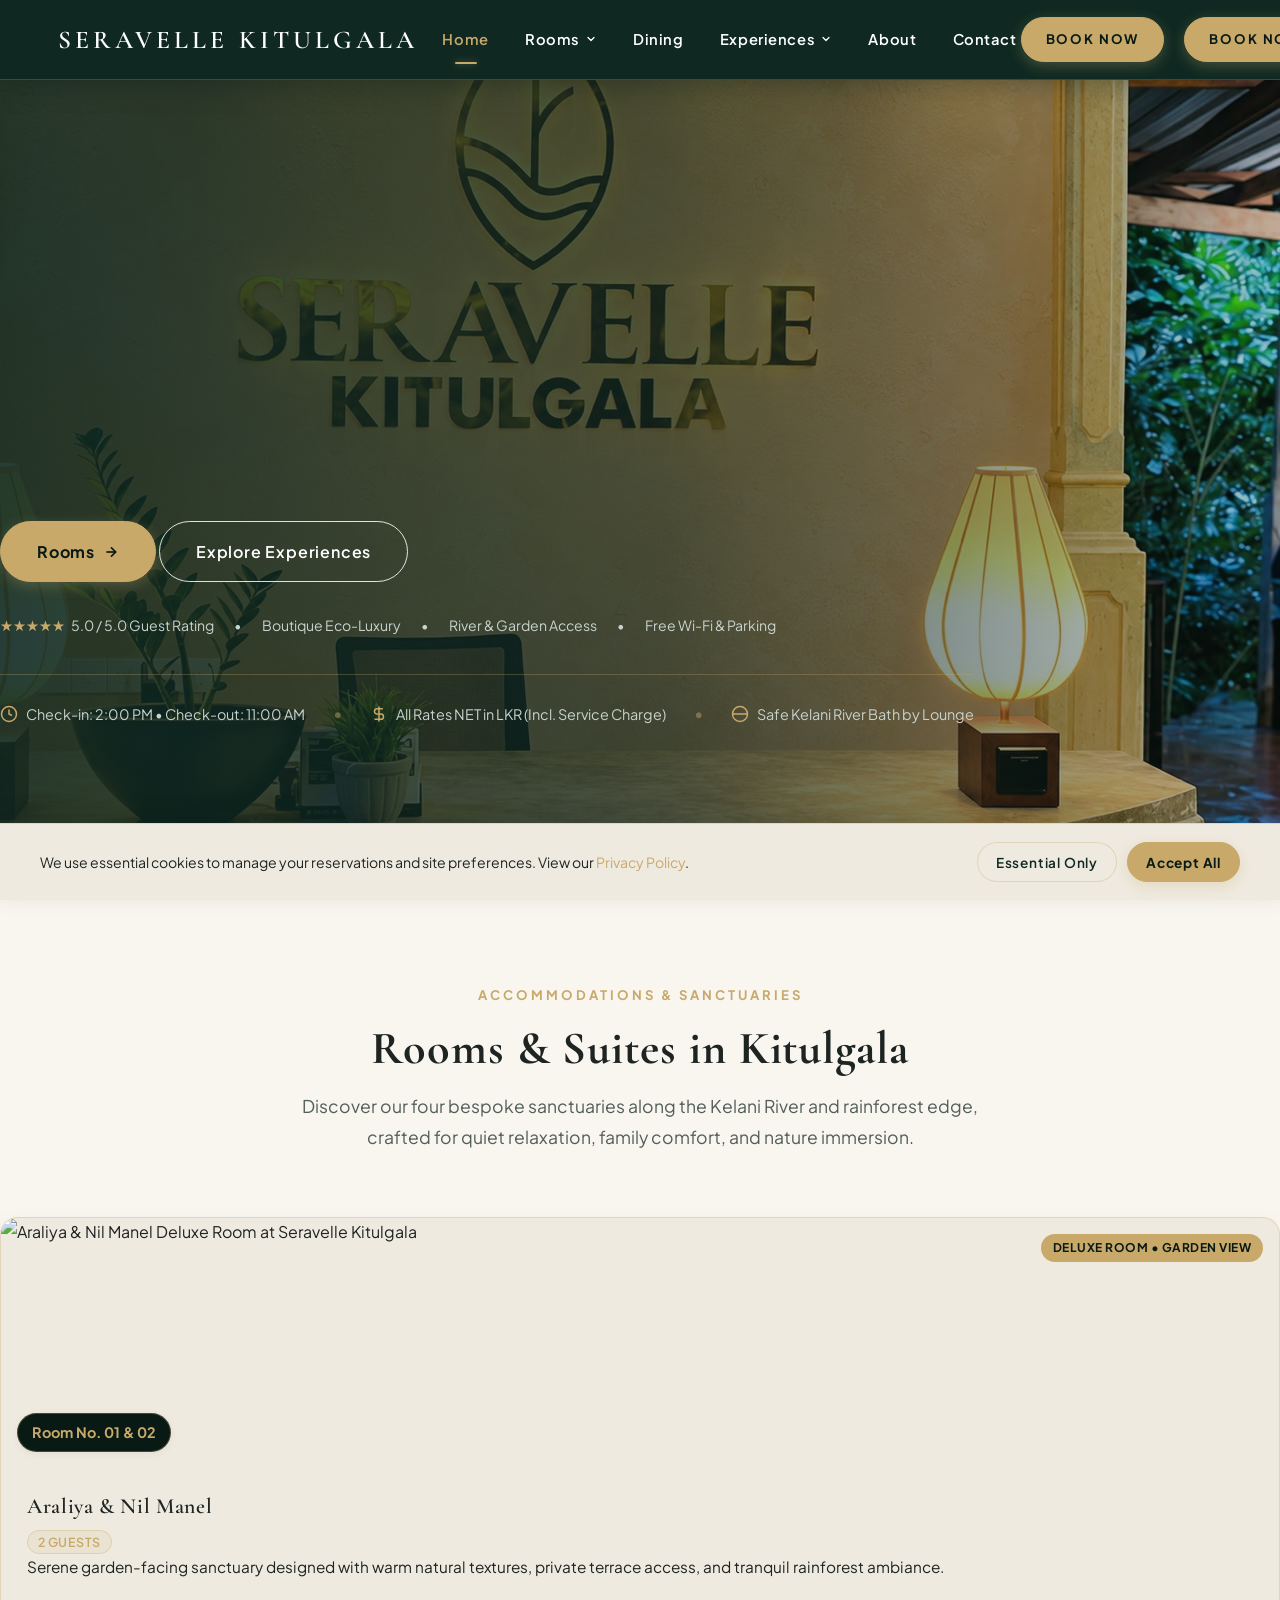
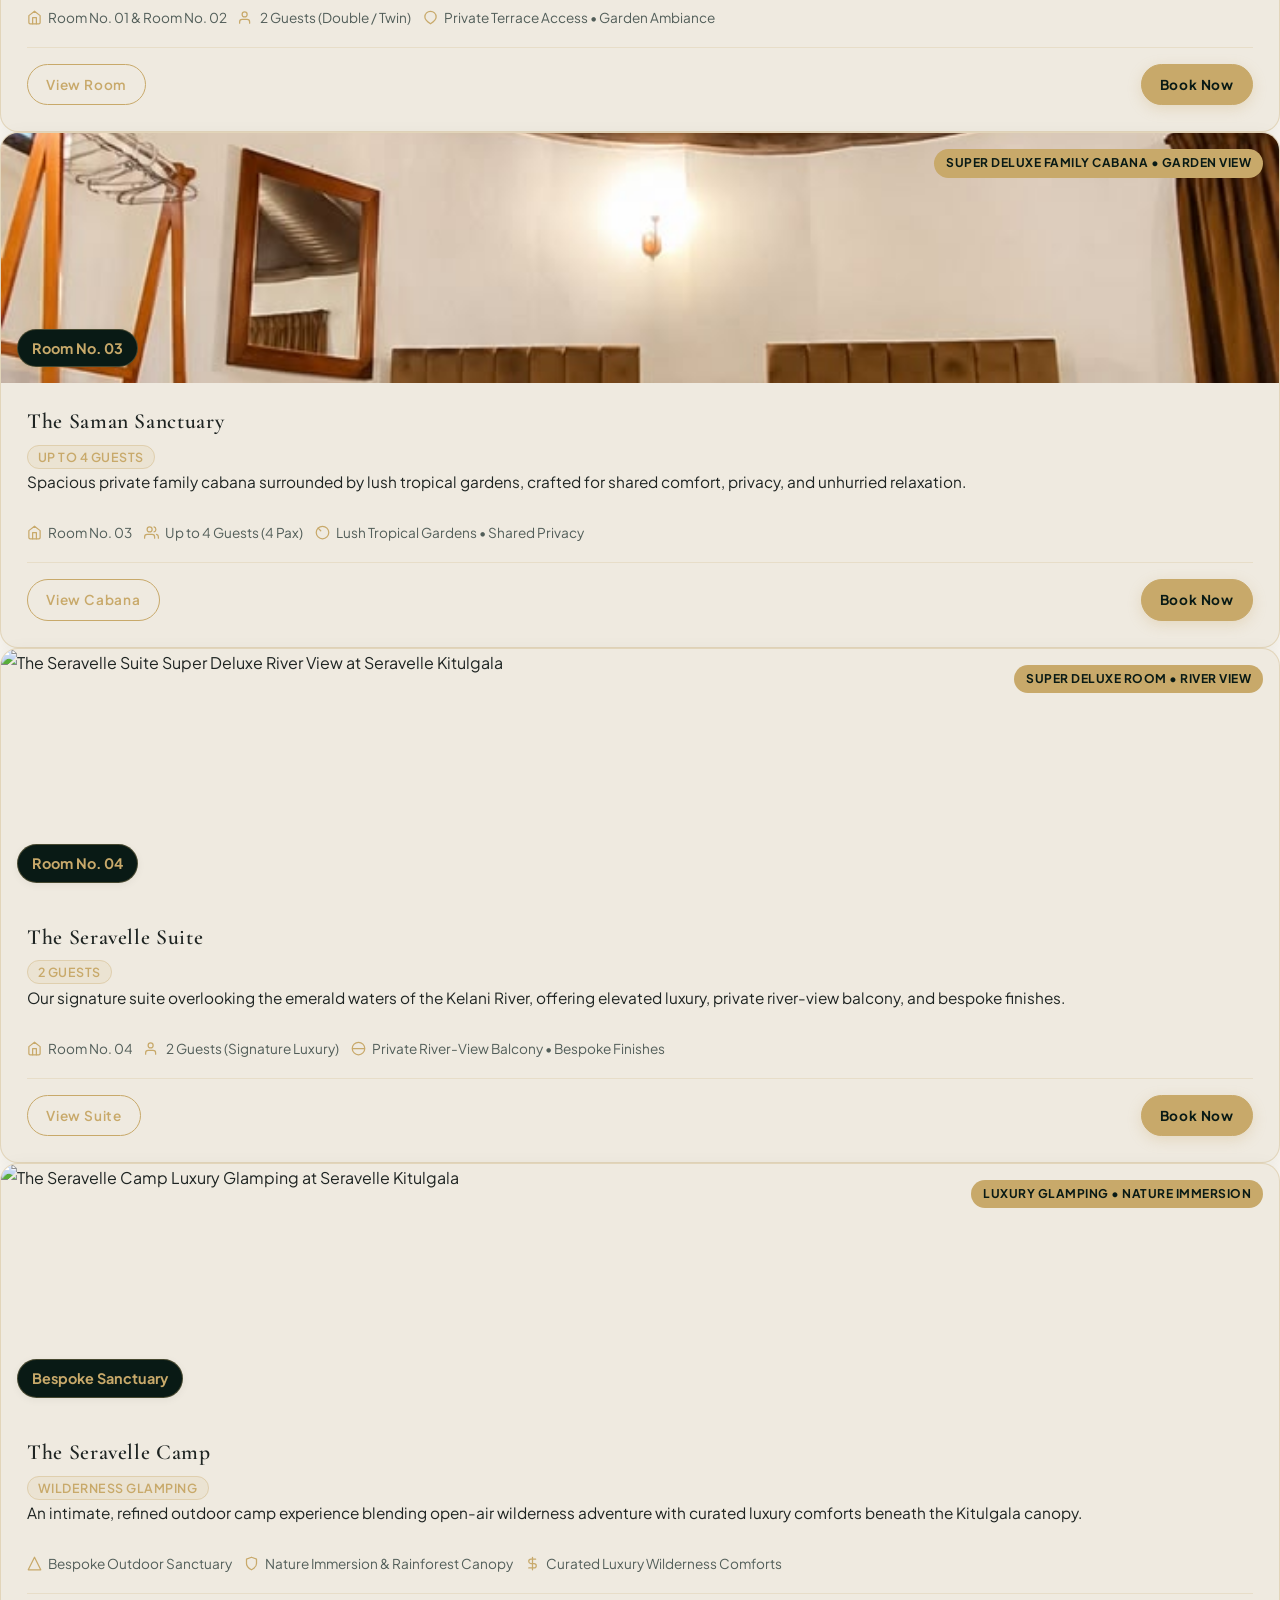
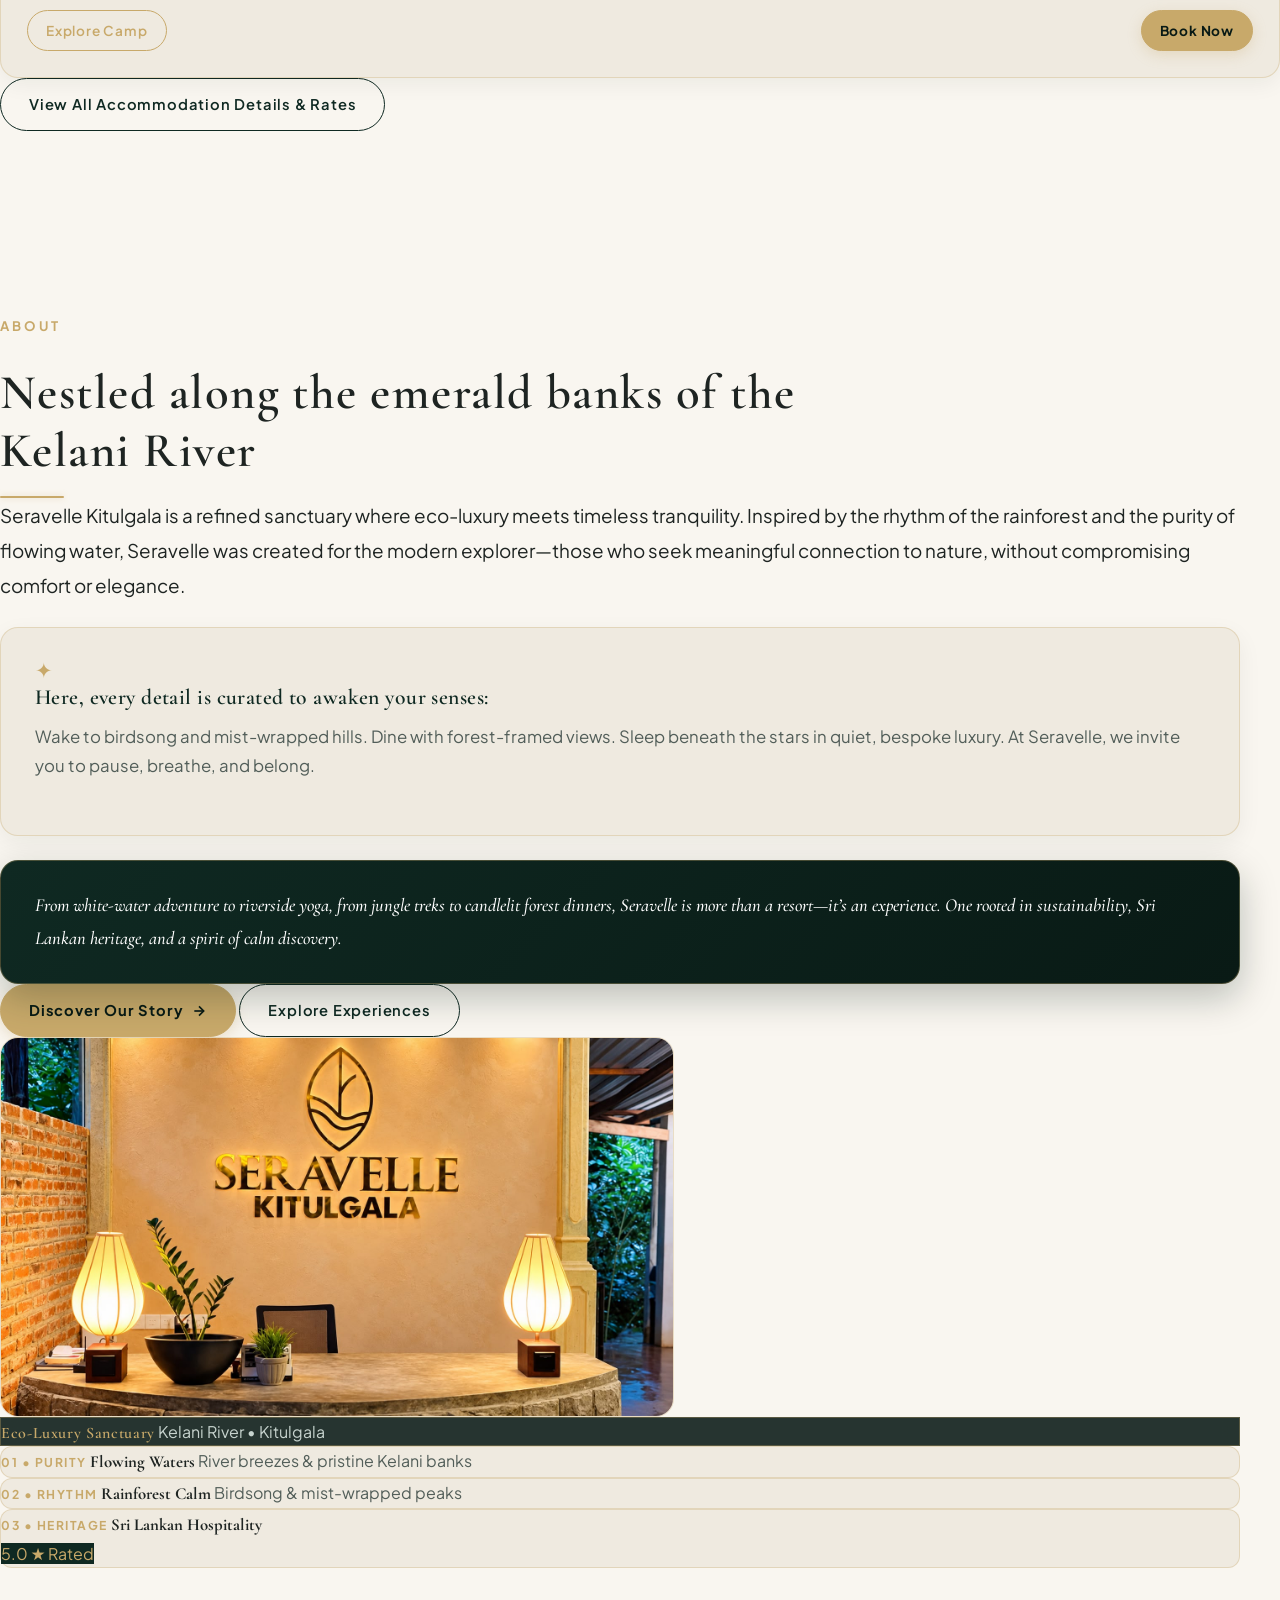
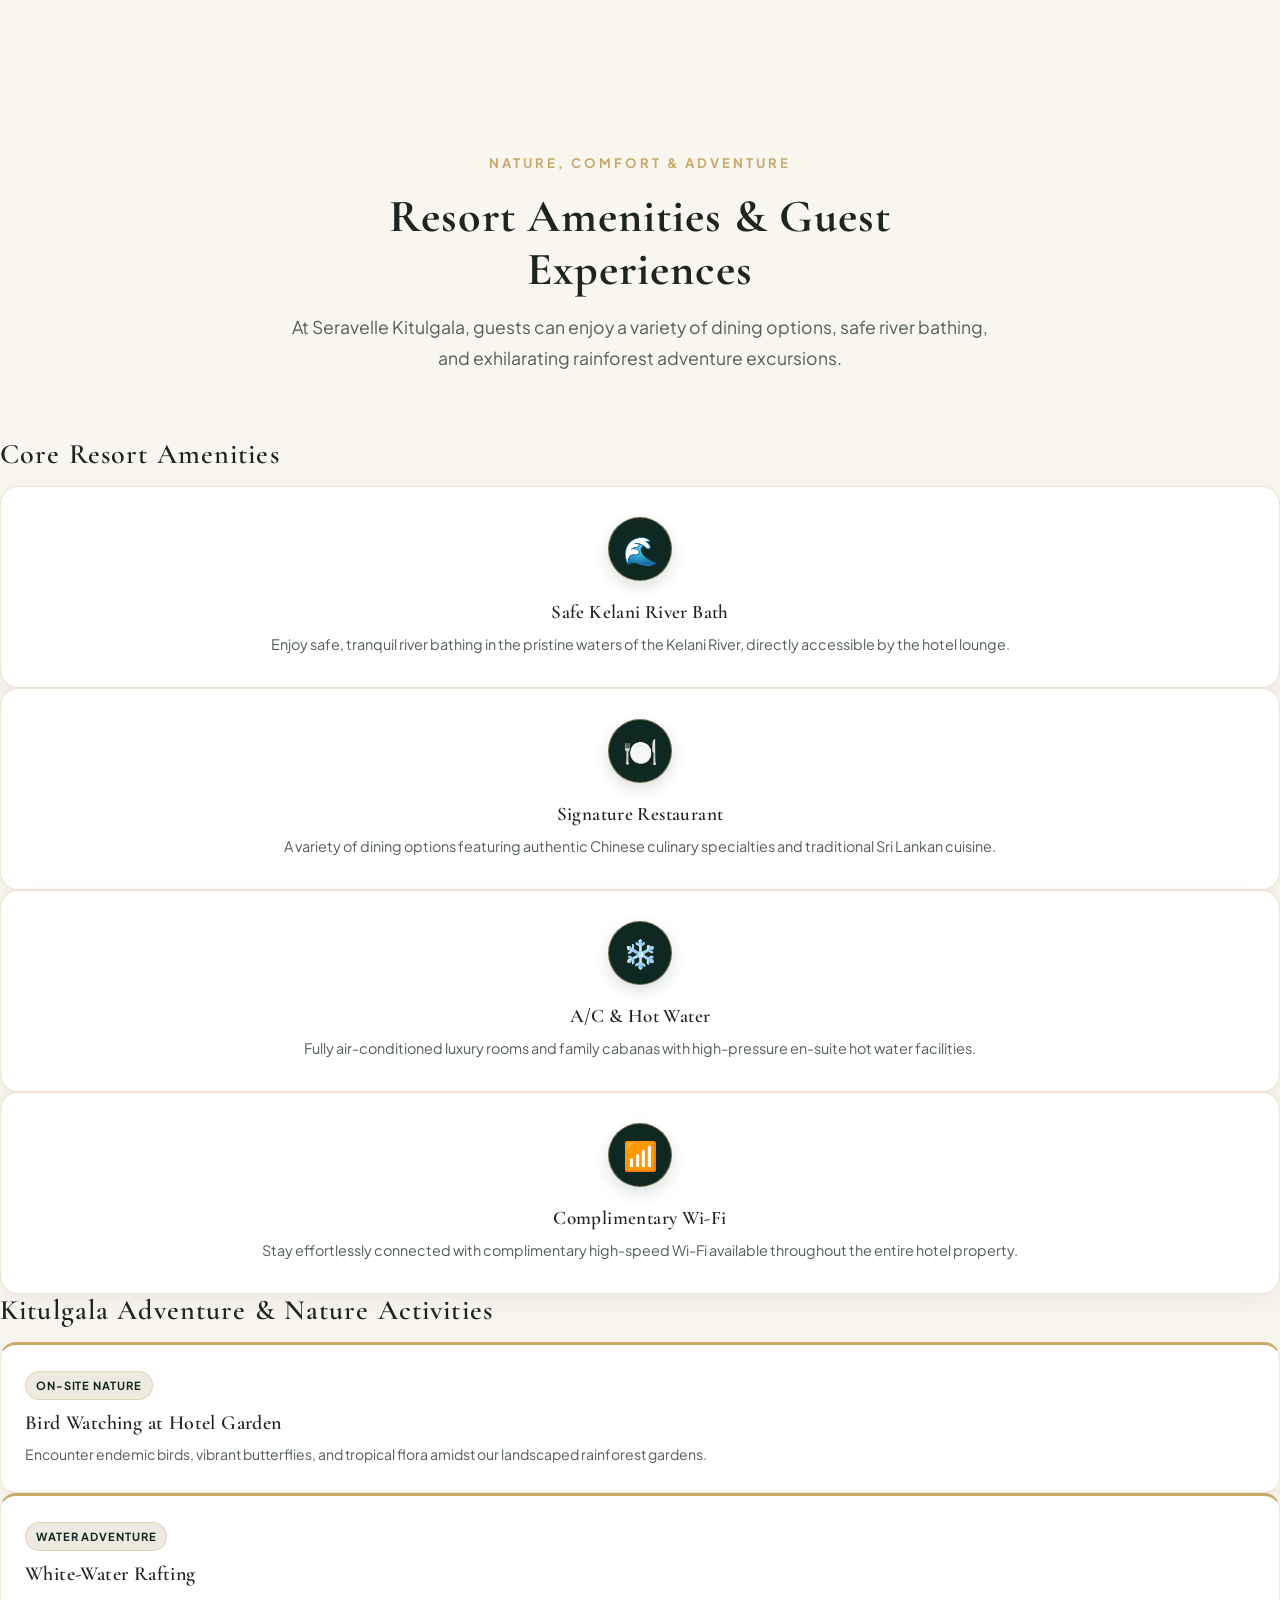
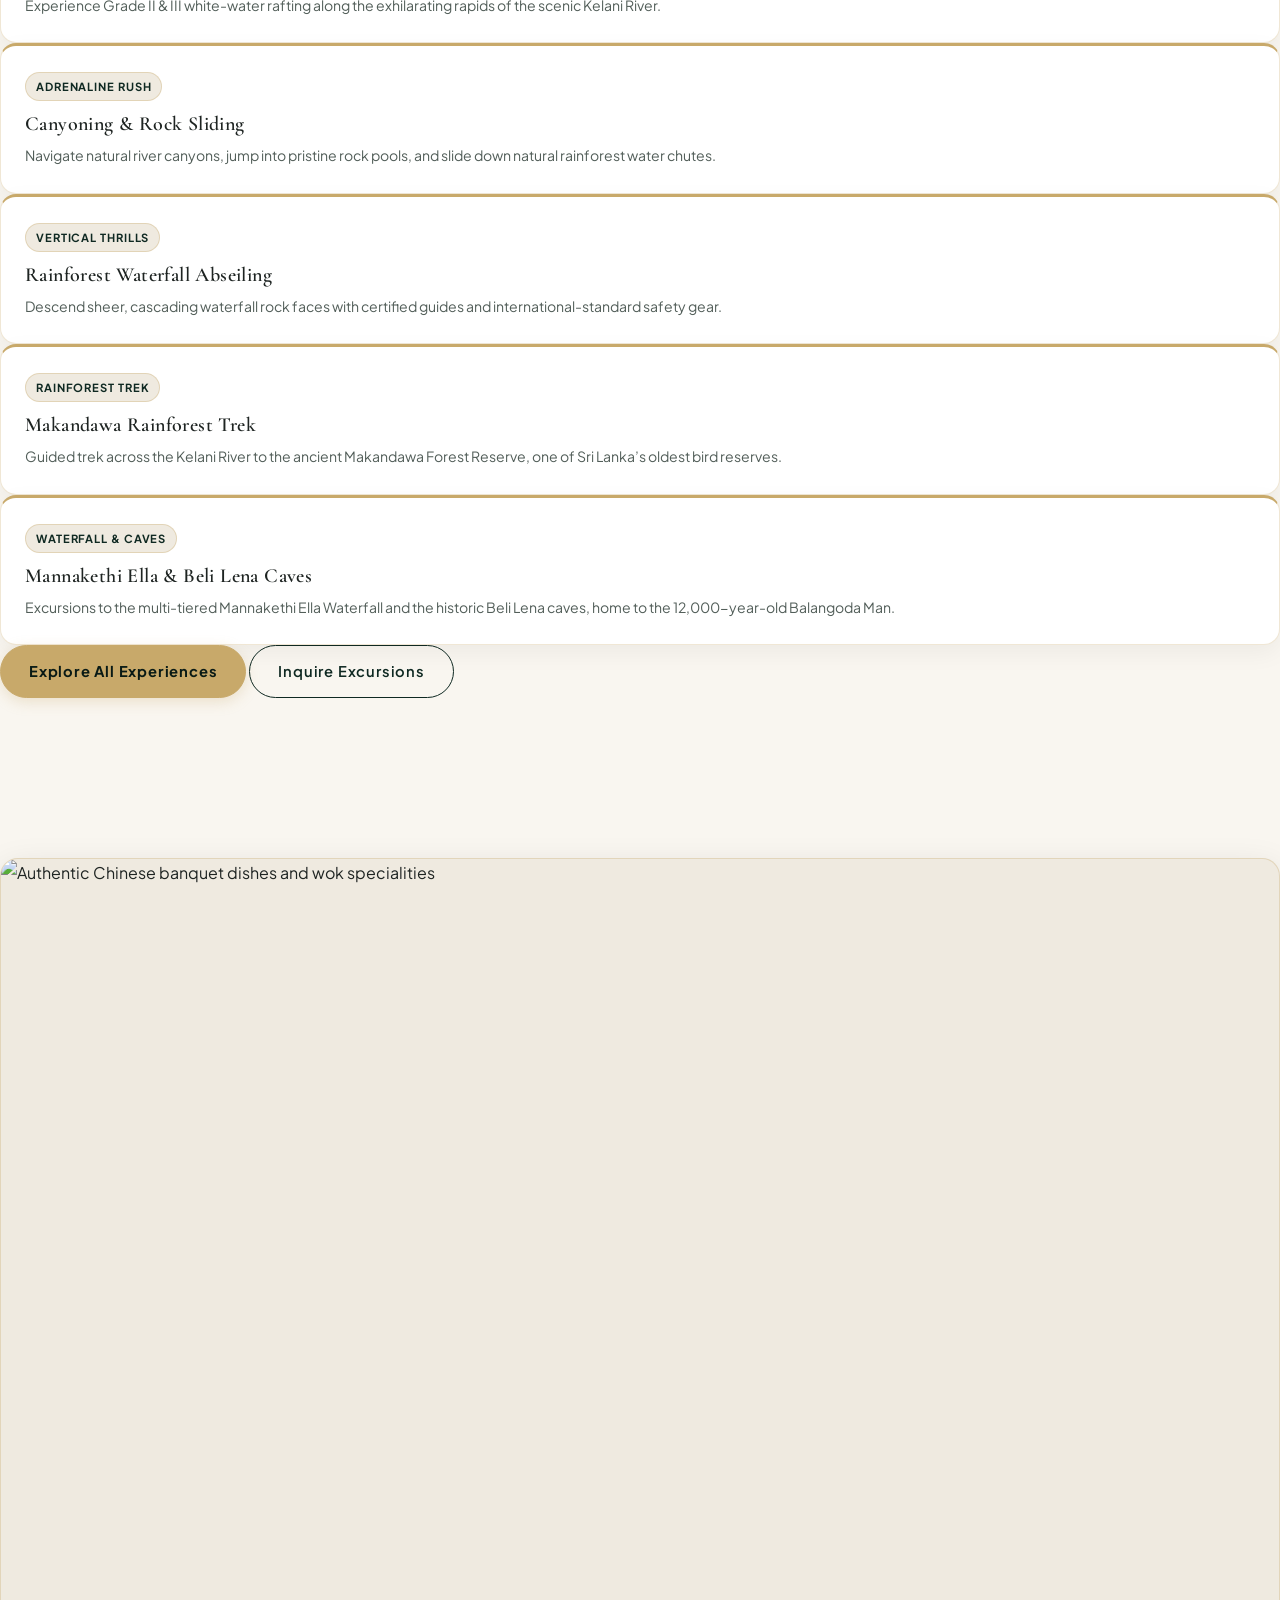
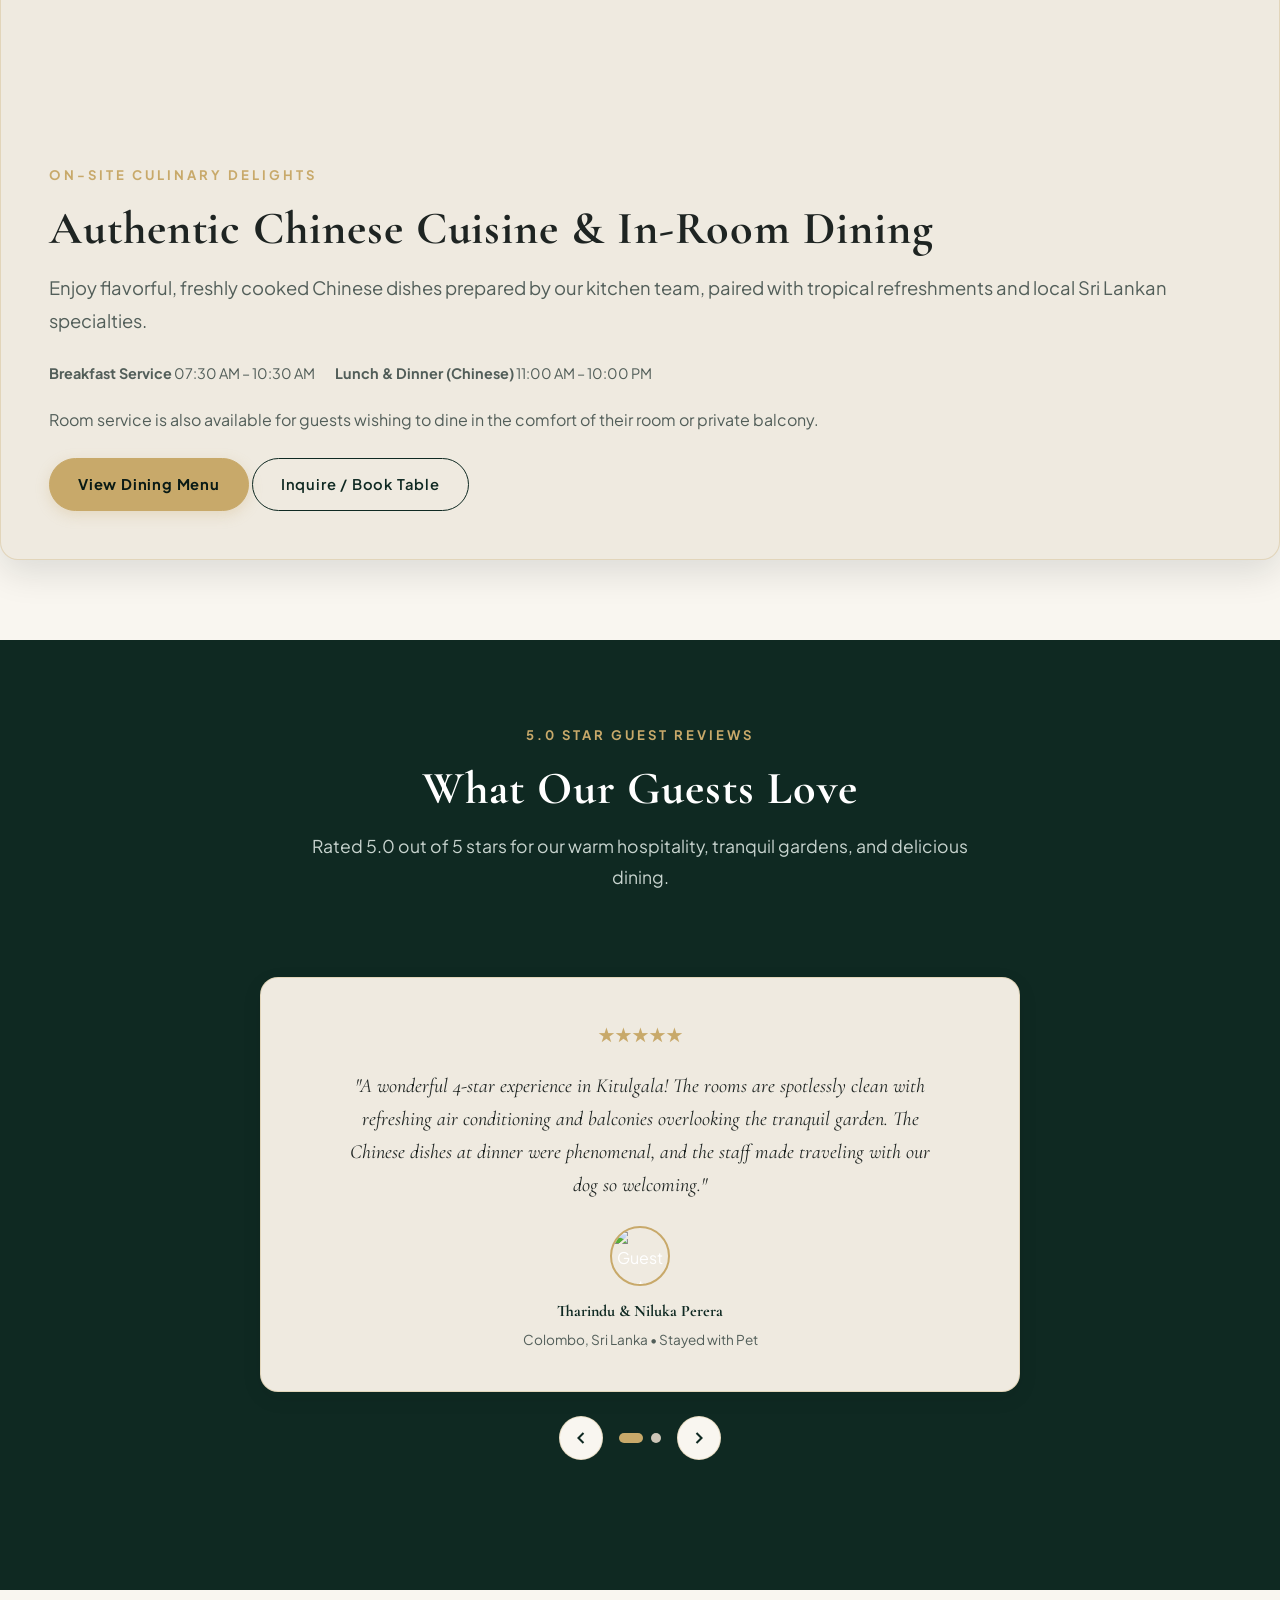
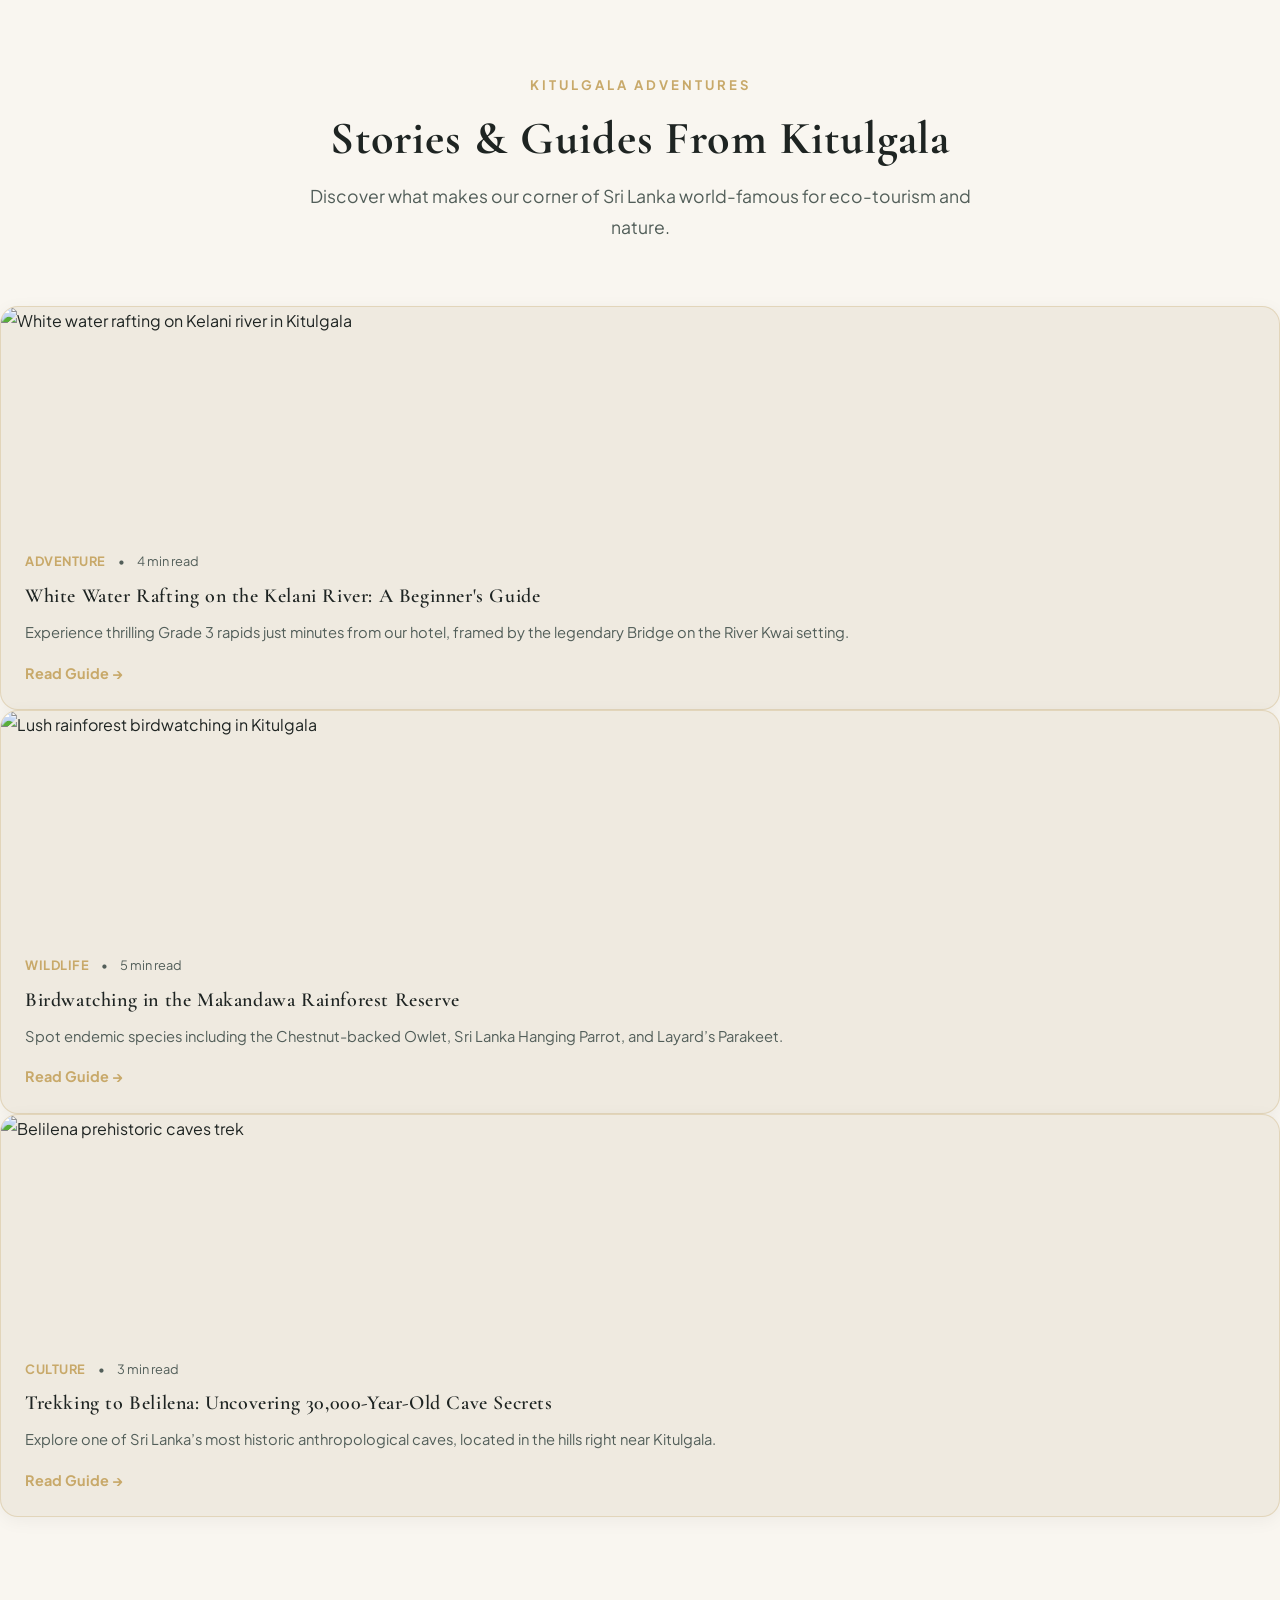
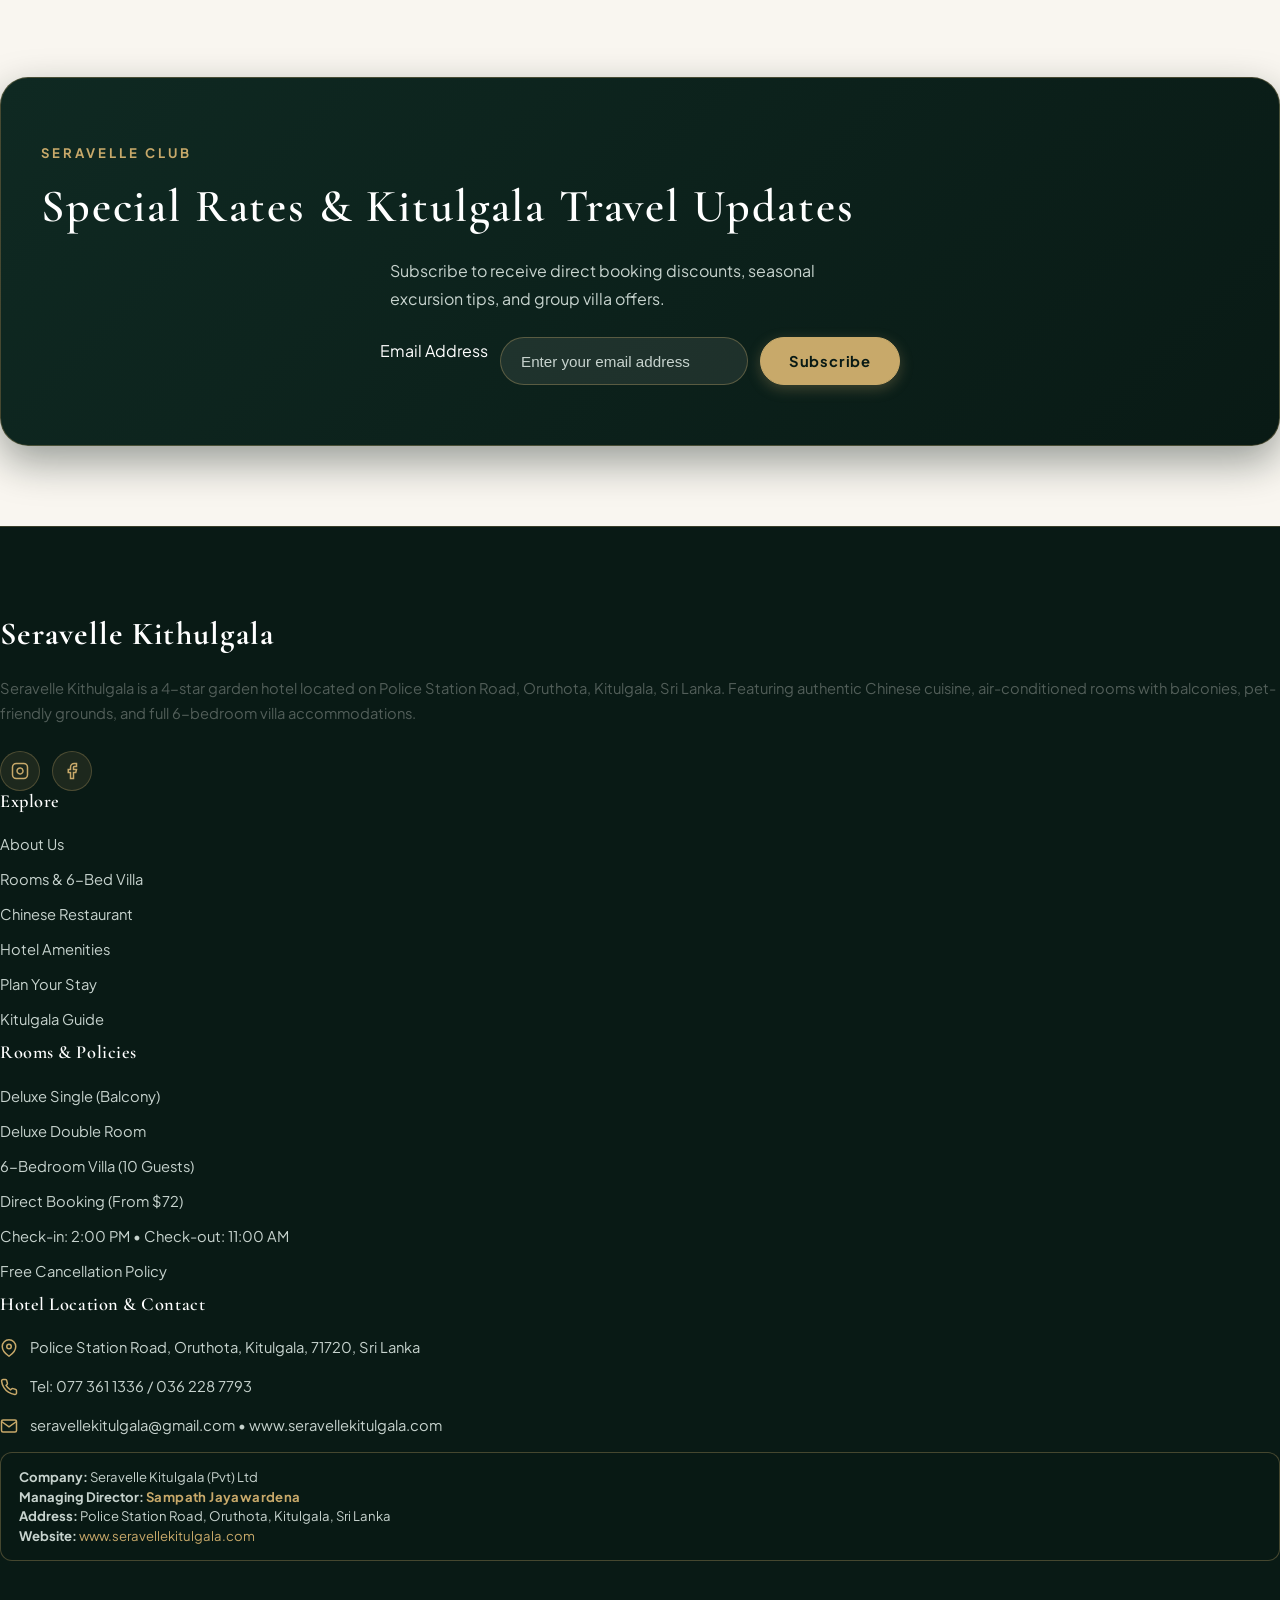
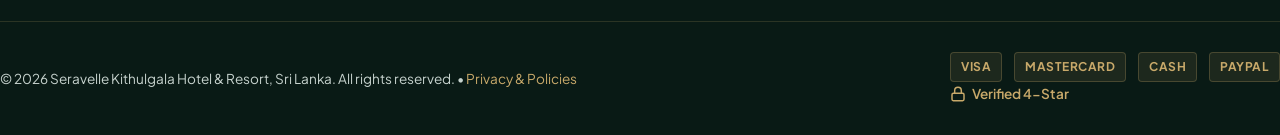
==== commit 697cb657: "feat: add luxury resort stylesheet and update index and room pages" ====
--- a/index.html
+++ b/index.html
@@ -21,7 +21,7 @@
   <link href="https://cdn.jsdelivr.net/npm/bootstrap@5.3.3/dist/css/bootstrap-grid.min.css" rel="stylesheet">
   
   <!-- Custom Design System Styles -->
-  <link rel="stylesheet" href="css/style.css?v=5">
+  <link rel="stylesheet" href="css/style.css?v=10">
 </head>
 <body>
 
--- a/css/style.css
+++ b/css/style.css
@@ -2866,3 +2866,80 @@
   transform: translateY(-4px);
   box-shadow: 0 16px 36px rgba(9, 26, 21, 0.1) !important;
 }
+
+/* --------------------------------------------------------------------------
+   20. FULL MOBILE & TABLET OPTIMIZATION (480px, 768px, 1024px)
+   -------------------------------------------------------------------------- */
+html, body {
+  overflow-x: hidden;
+  max-width: 100%;
+}
+
+img {
+  max-width: 100%;
+}
+
+/* Tablet (<= 1024px) */
+@media (max-width: 1024px) {
+  .hero-section .col-12.text-center {
+    padding-top: 180px !important;
+  }
+}
+
+/* Mobile & Small Tablet (<= 768px) */
+@media (max-width: 768px) {
+  body {
+    font-size: 16px;
+    line-height: 1.65;
+  }
+
+  .section {
+    padding: 52px 0;
+  }
+
+  .hero-section .col-12.text-center {
+    padding-top: 120px !important;
+  }
+
+  .btn,
+  .nav-link,
+  .dropdown-item,
+  .mobile-nav-toggle,
+  .form-control-custom {
+    min-height: 44px;
+  }
+
+  /* Prevent iOS auto-zoom on form focus */
+  input, select, textarea, .form-control-custom {
+    font-size: 16px !important;
+  }
+
+  .newsletter-box {
+    padding: 36px 20px !important;
+  }
+
+  .official-tariff-card {
+    padding: 20px 16px !important;
+  }
+
+  .table-responsive {
+    overflow-x: auto;
+    -webkit-overflow-scrolling: touch;
+  }
+}
+
+/* Small Phones (<= 480px) */
+@media (max-width: 480px) {
+  .hero-section .col-12.text-center {
+    padding-top: 90px !important;
+  }
+
+  .room-listing-item .position-relative {
+    height: 220px !important;
+  }
+
+  .room-listing-item[data-category="packages"] .d-flex.justify-content-between.align-items-start {
+    flex-direction: column;
+    align-items: flex-start !important;
+  }
+}
